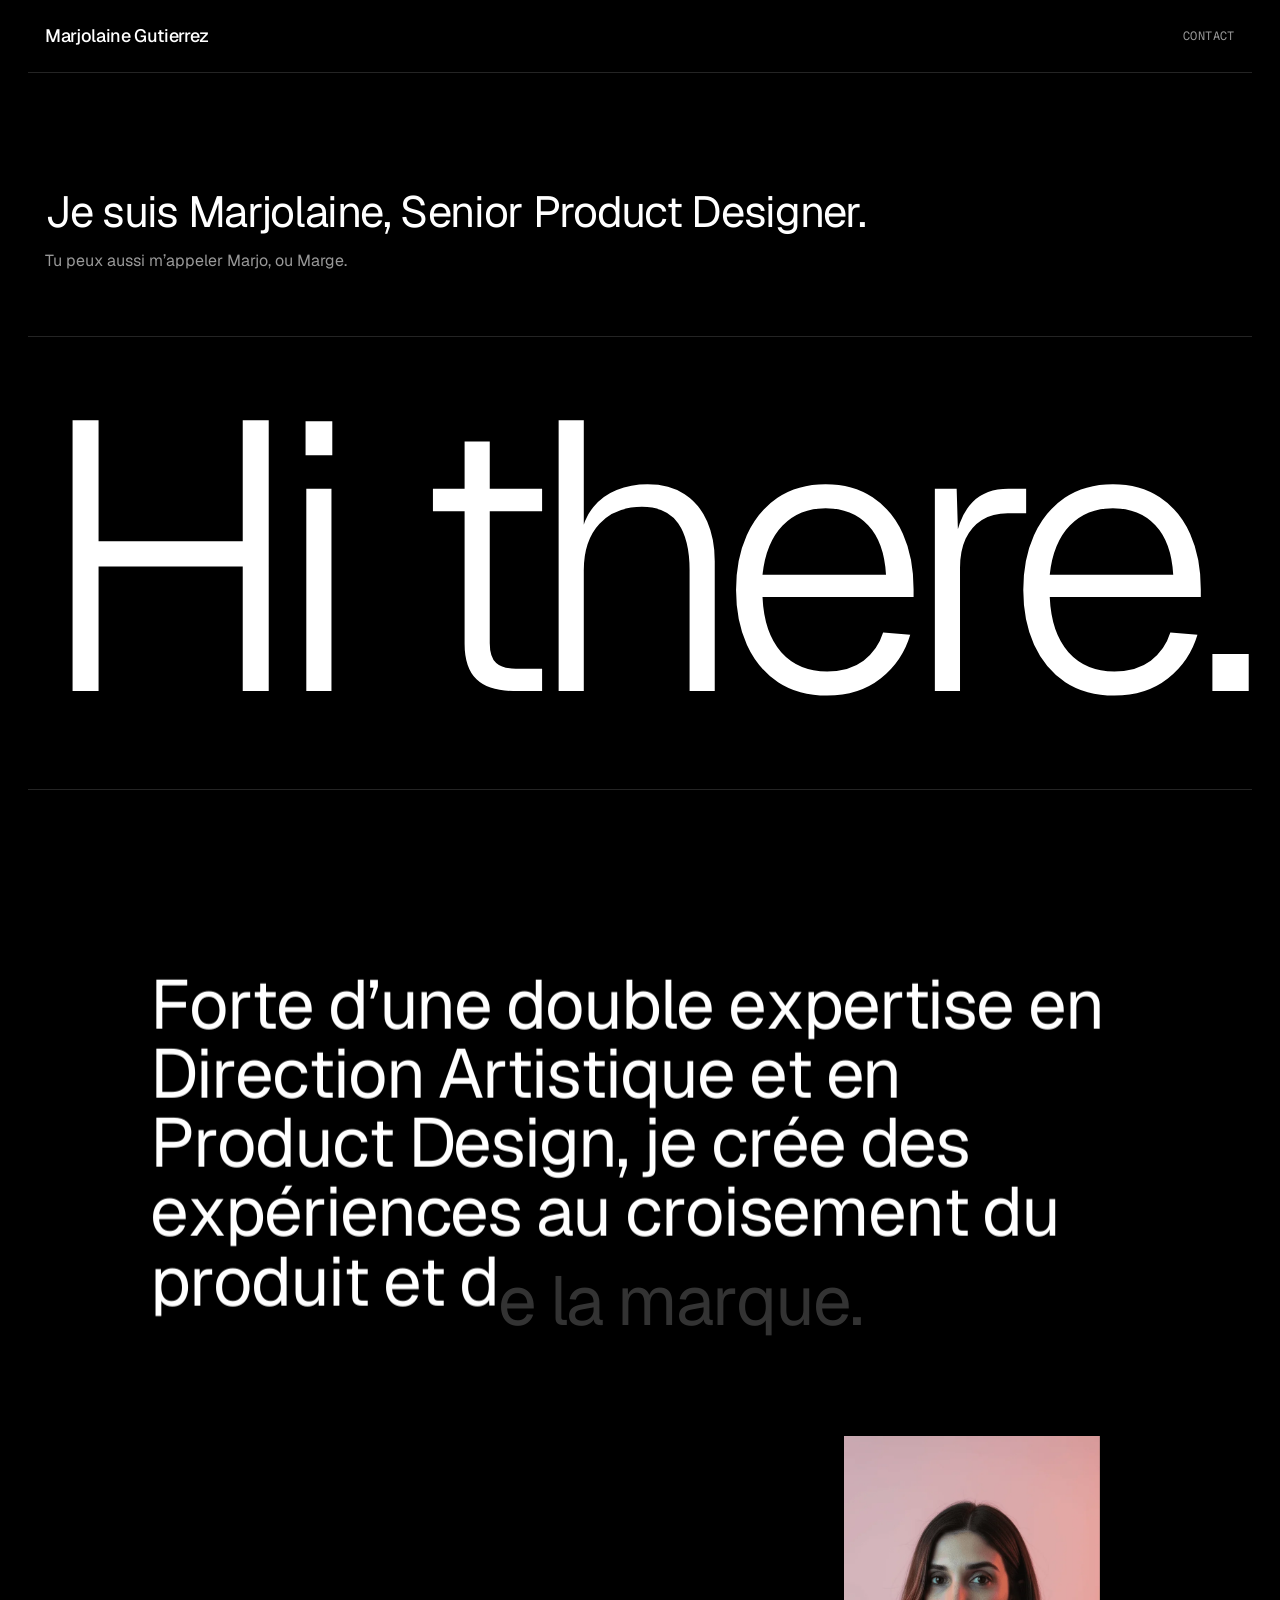
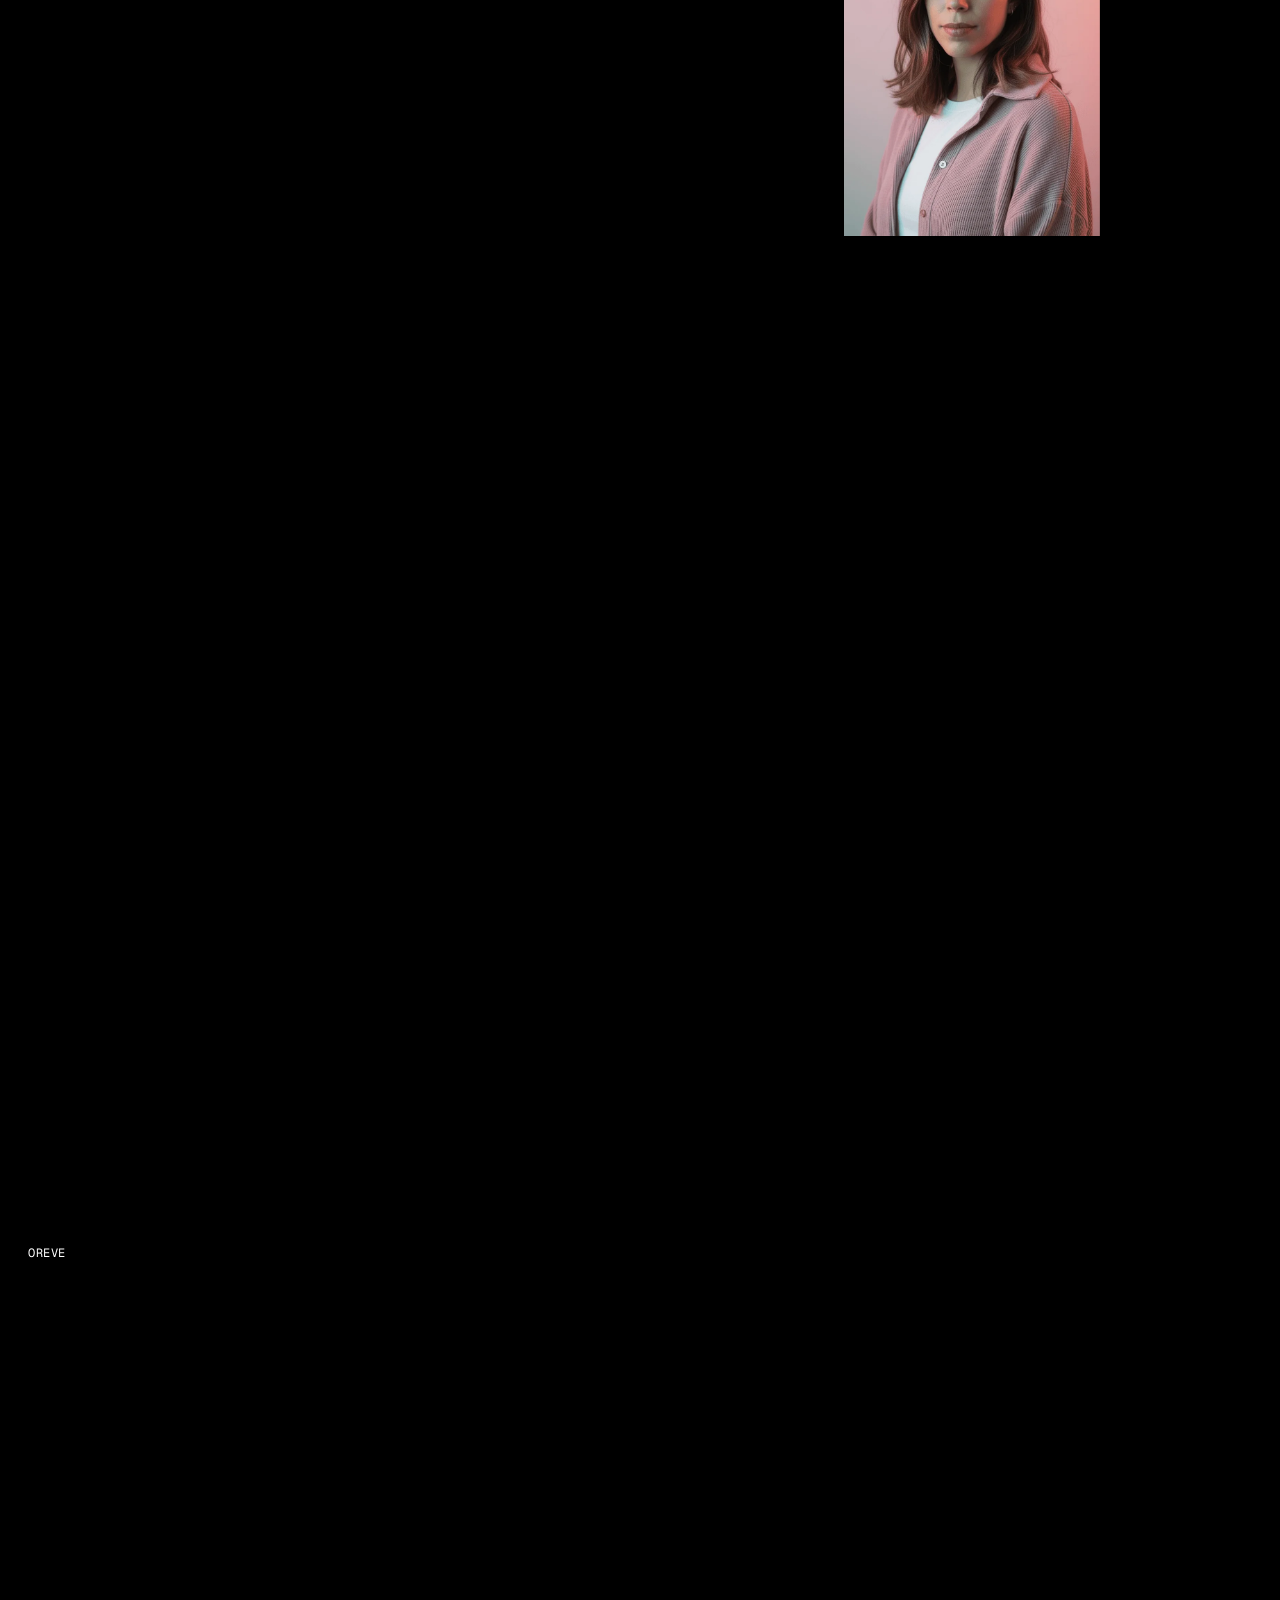
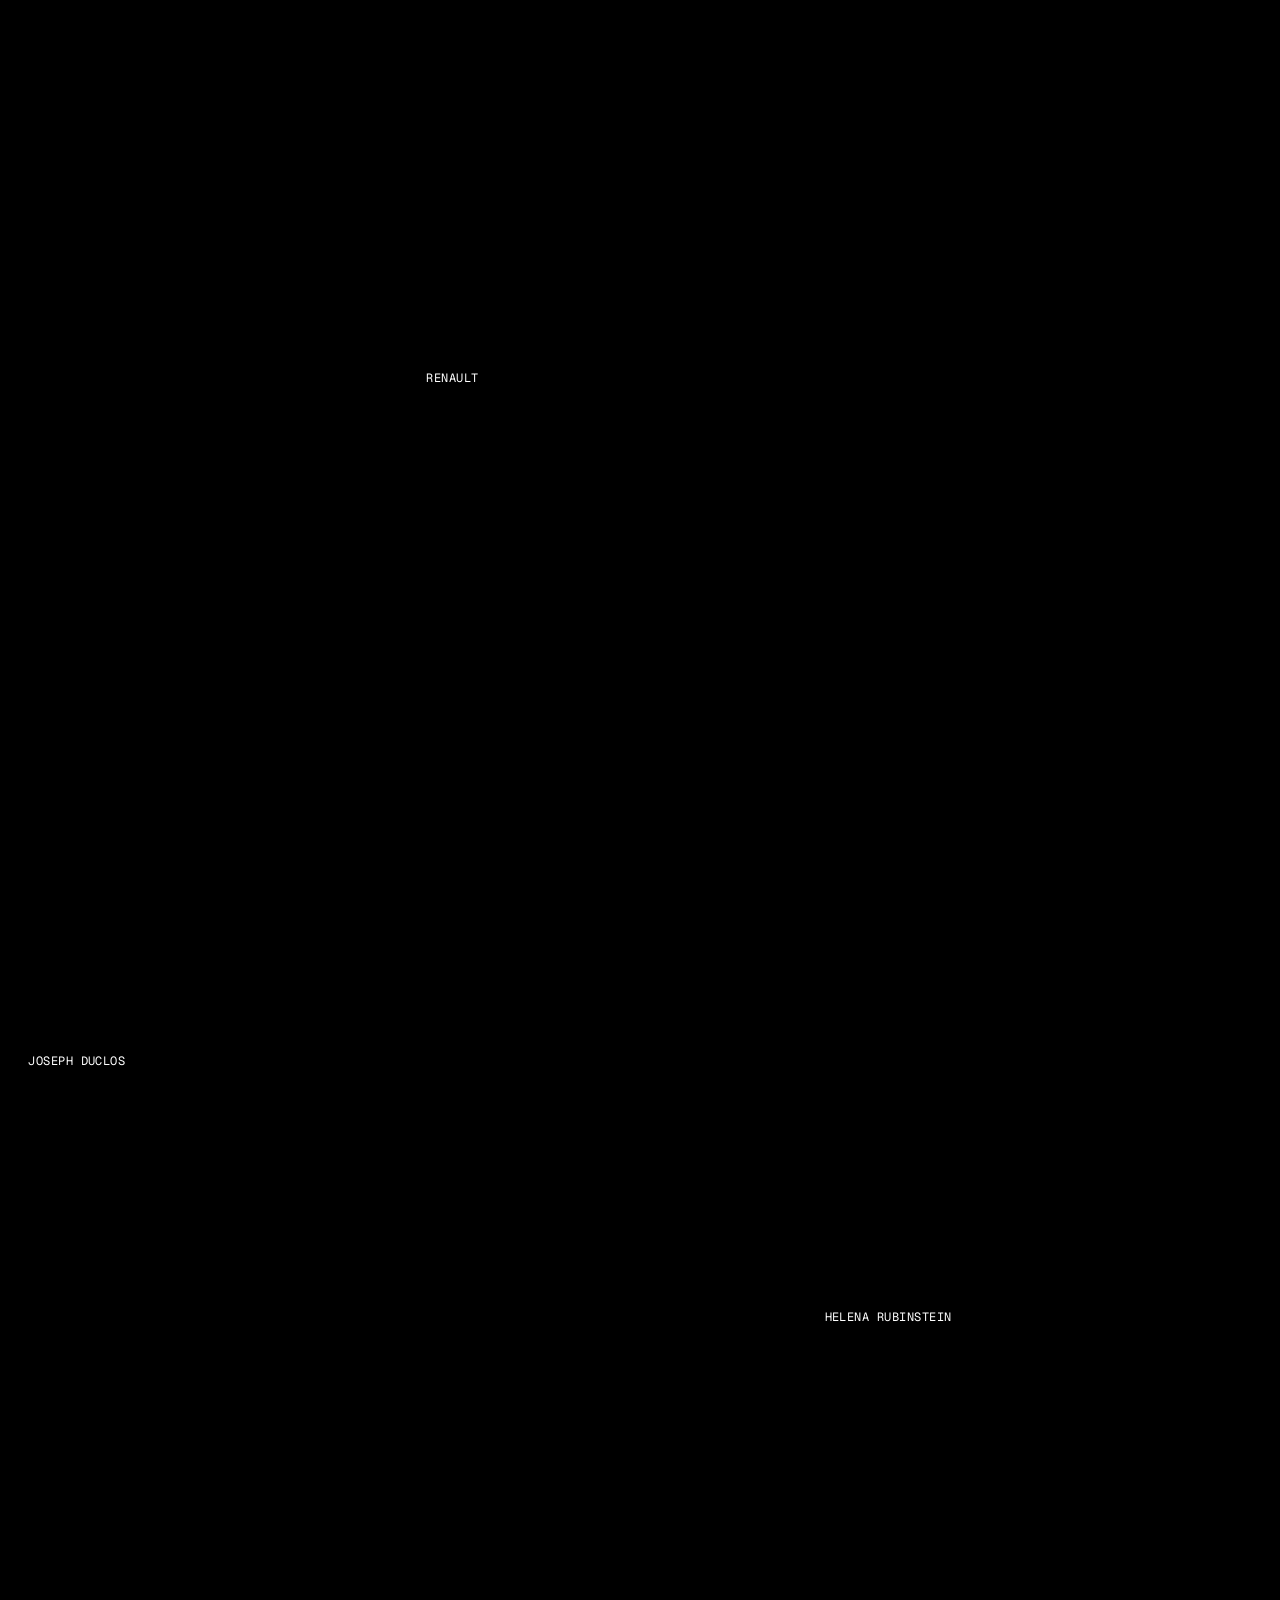
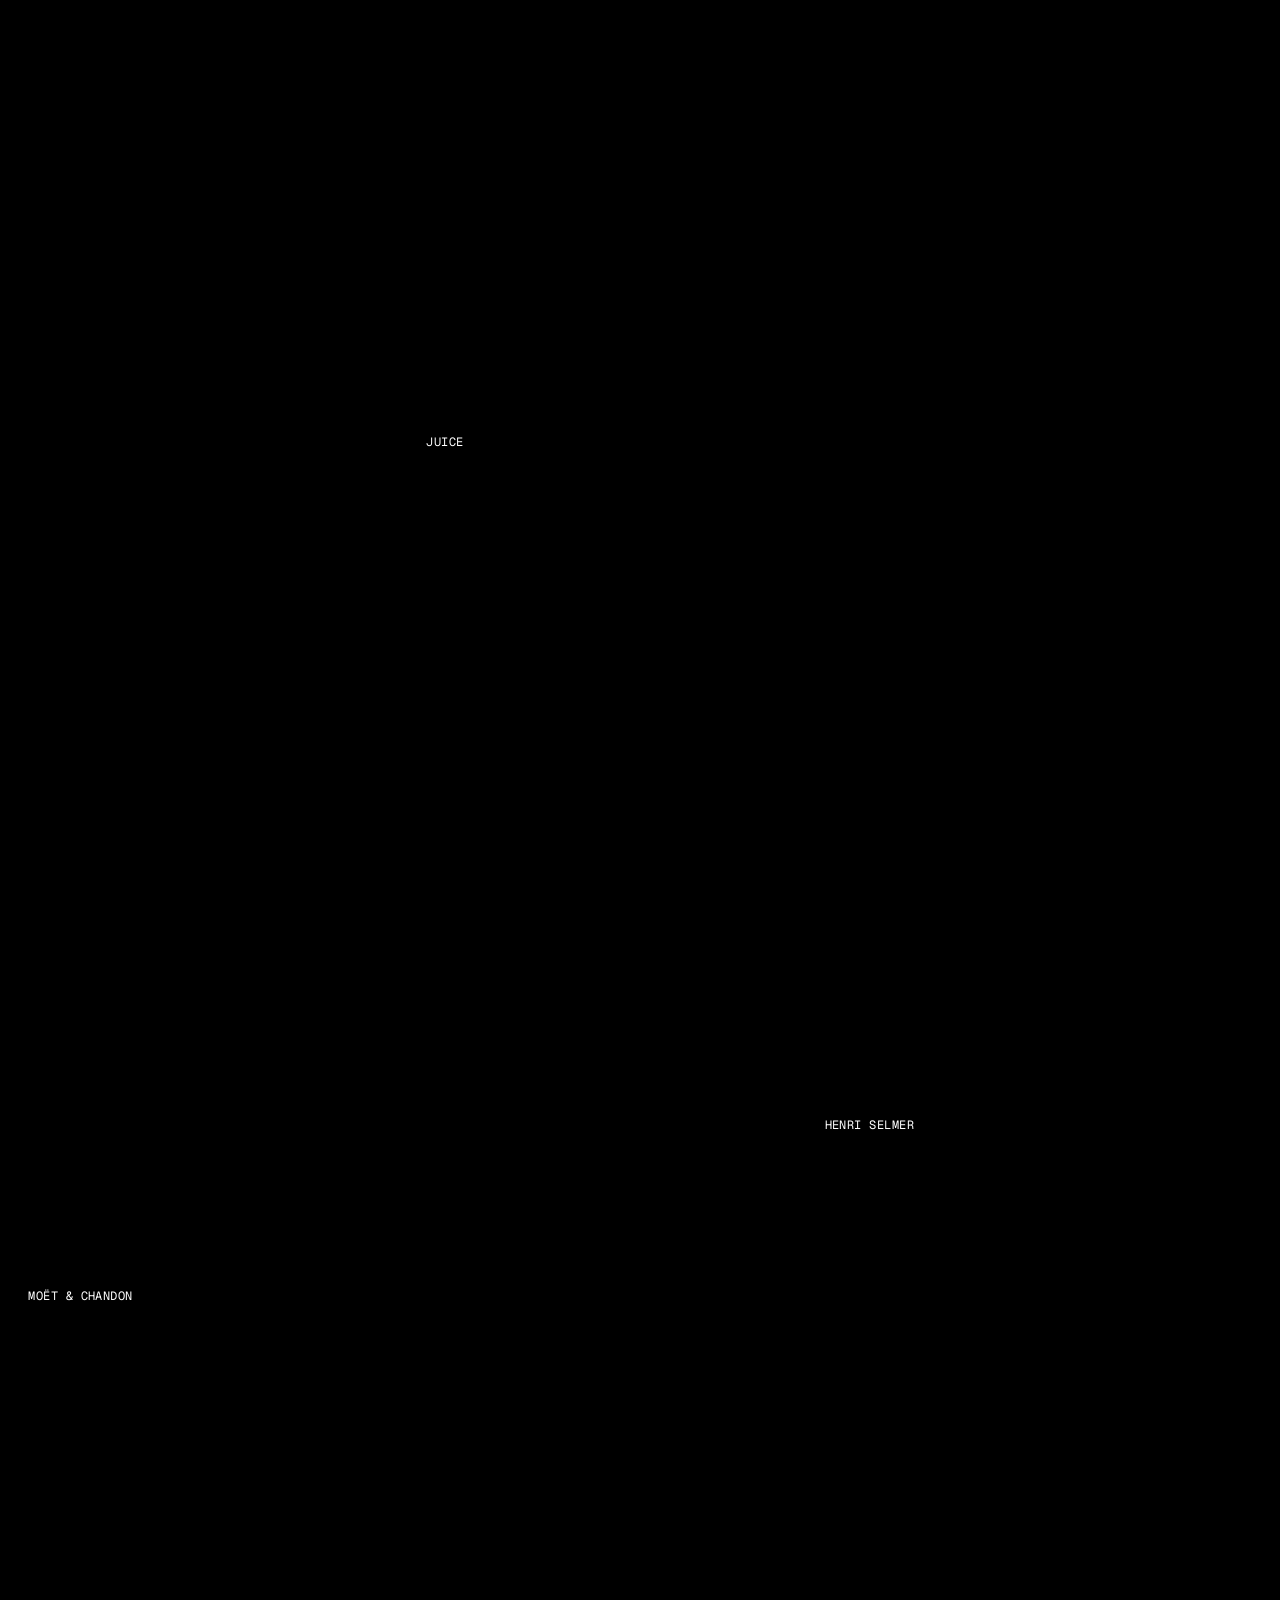
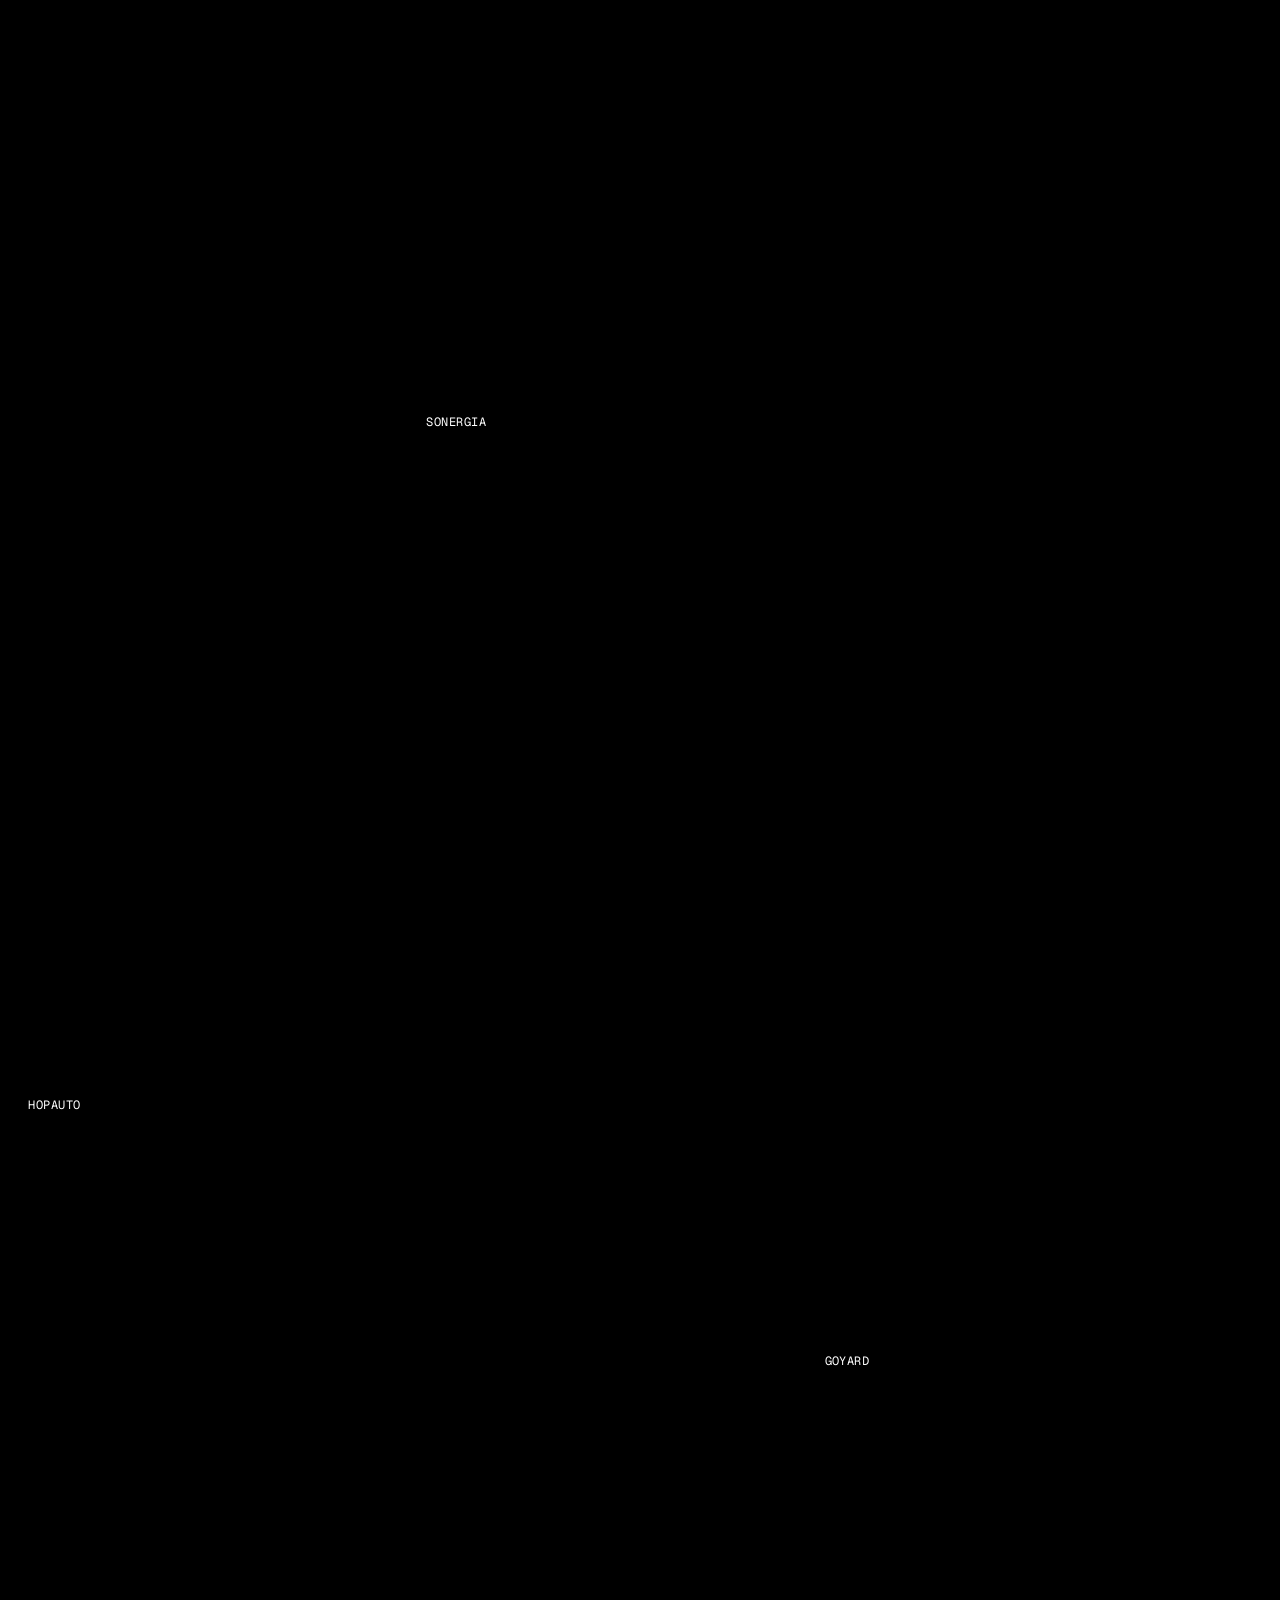
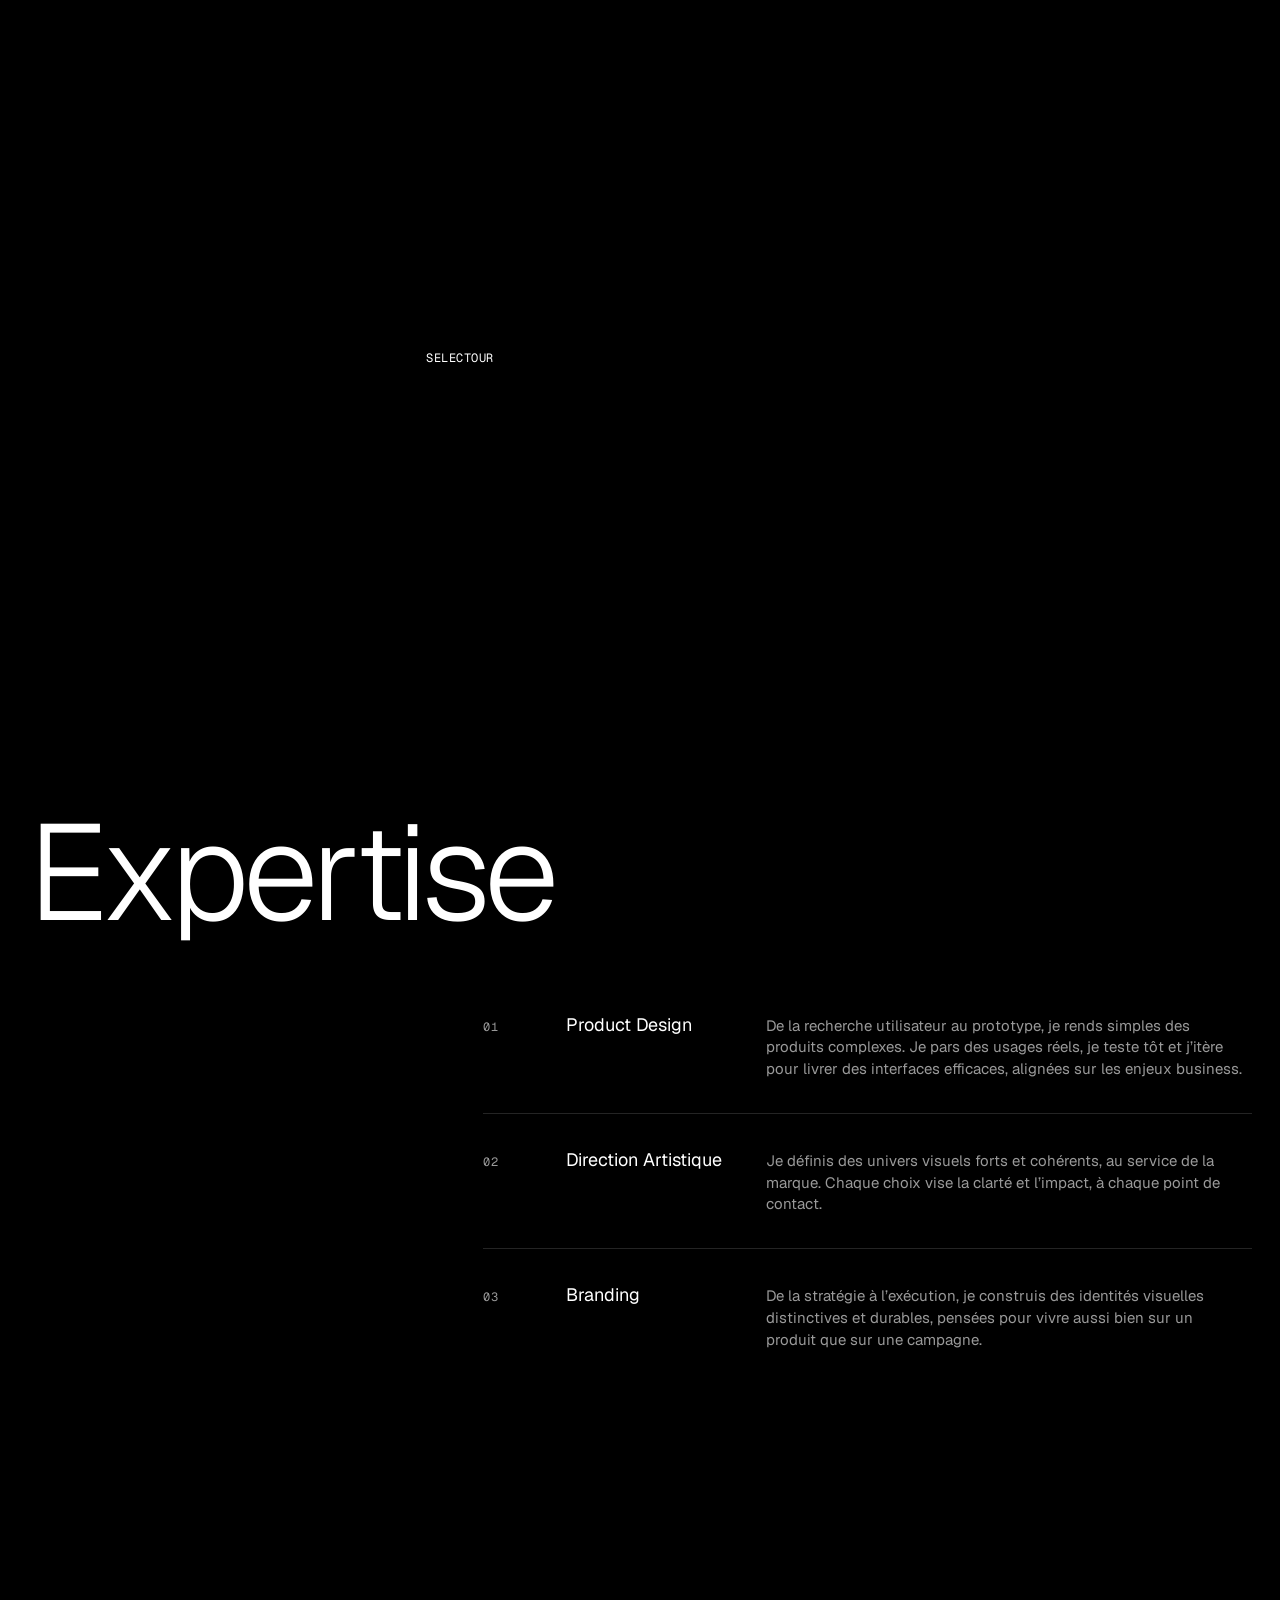
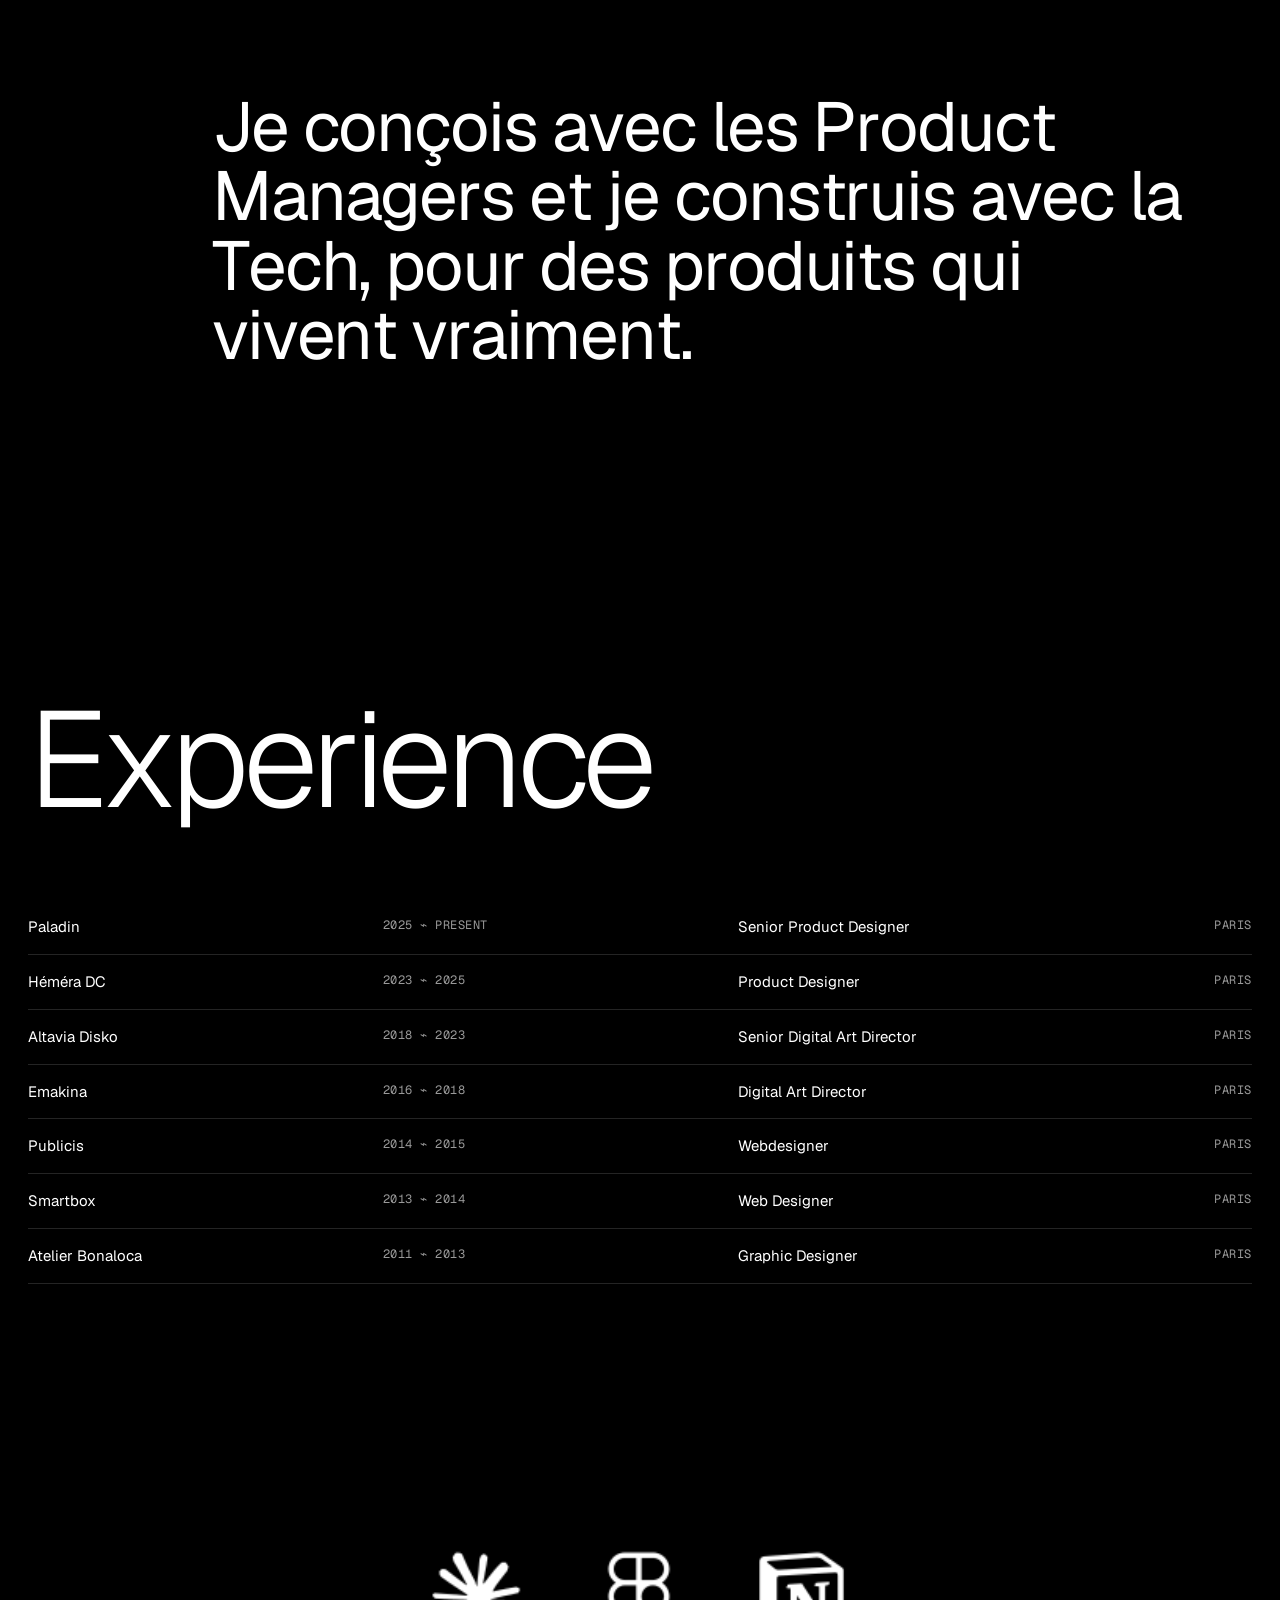
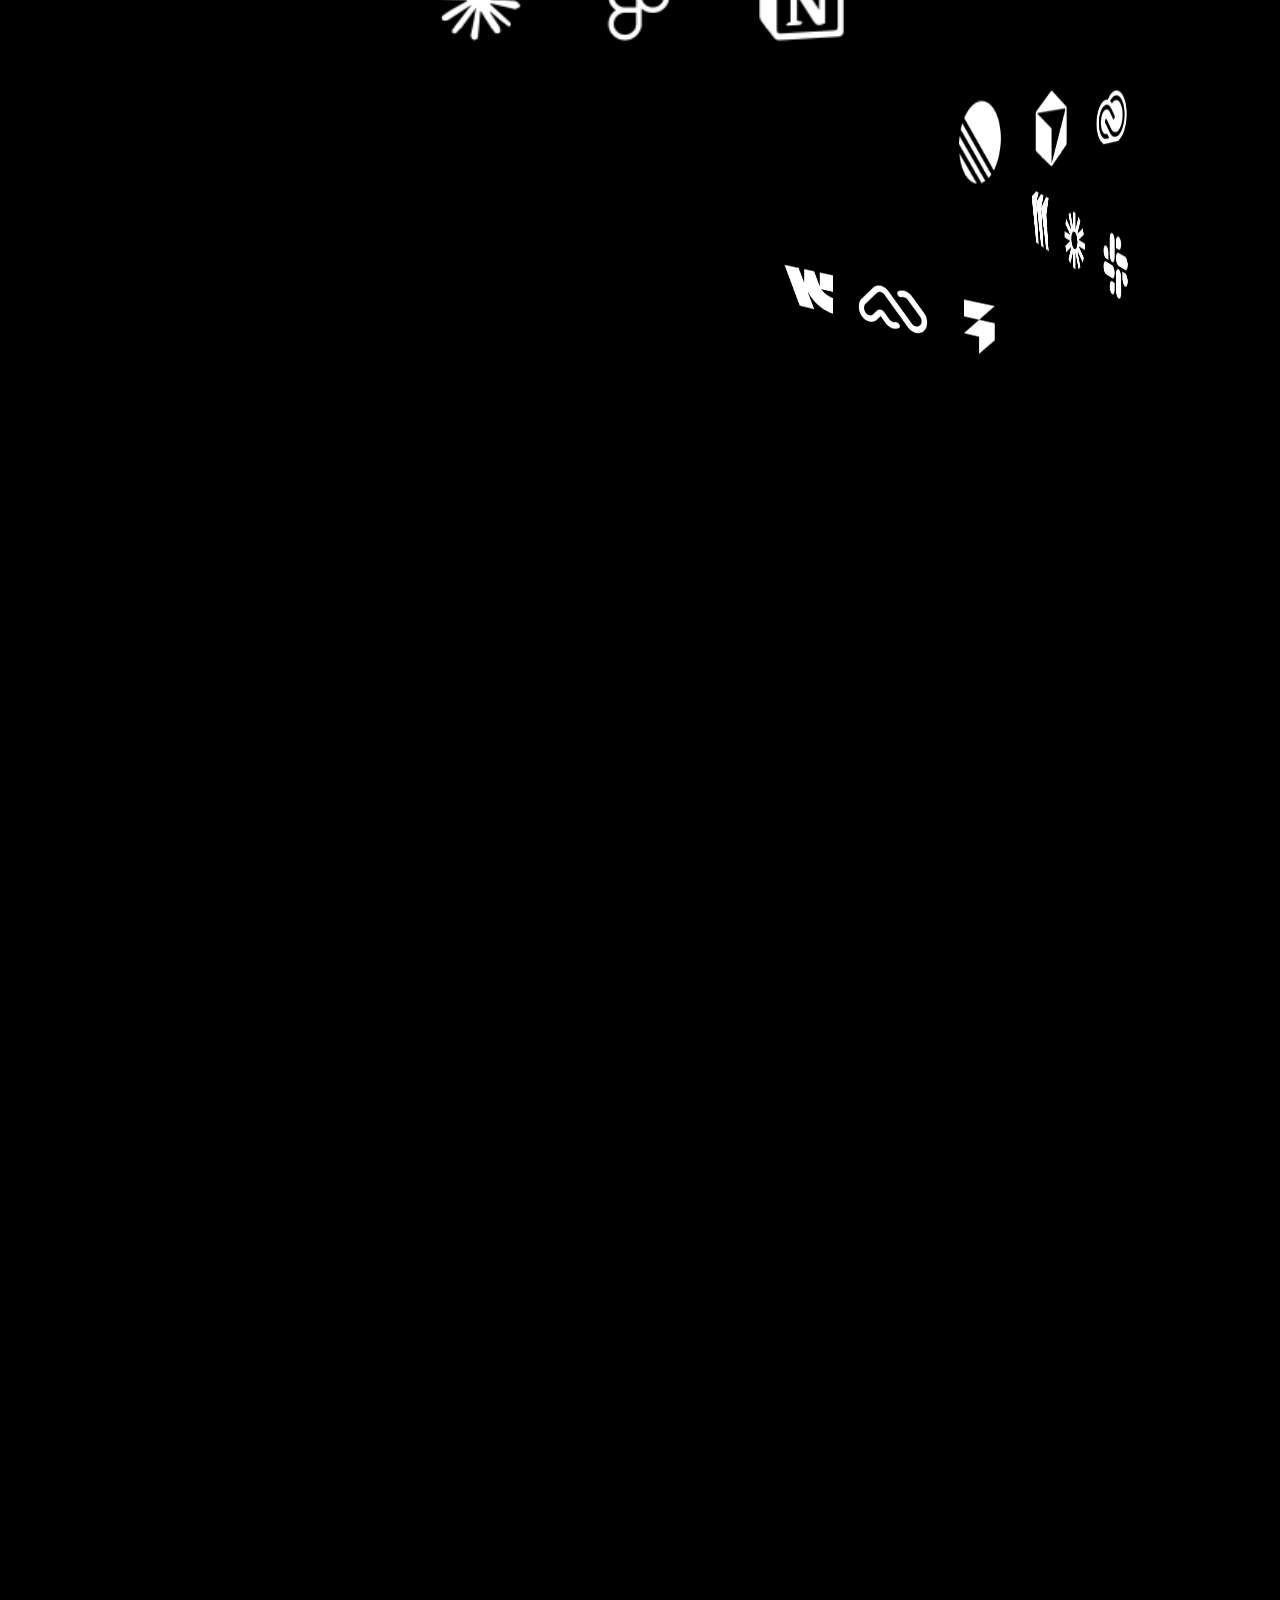
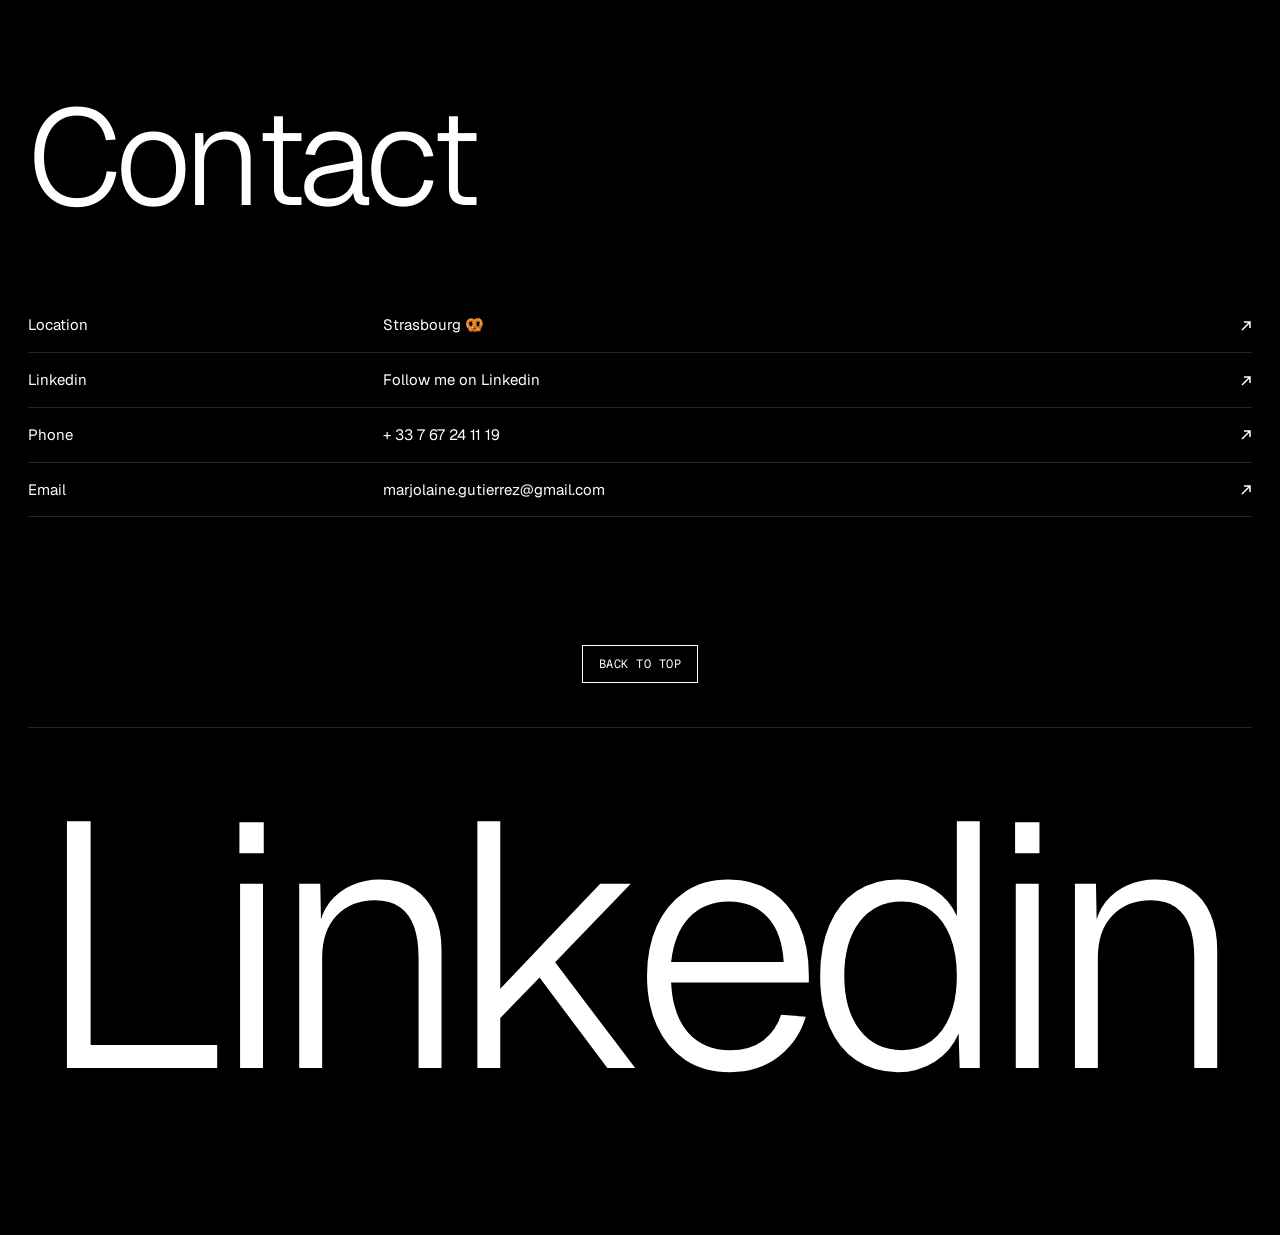
==== index.html @ 83b7da8d "Bandeau Works : fleur à 5 pétales ronds à la place de l'astérisque Co-Authored-By: Claude Opus 5.5 <" ====
<!DOCTYPE html>
<html lang="fr">
<head>
  <meta charset="utf-8">
  <meta name="viewport" content="width=device-width, initial-scale=1">
  <title>Marjolaine Gutierrez・Senior Product Designer</title>
  <meta name="description" content="Senior Product Designer à Paris. Double expertise en Direction Artistique et Product Design, au croisement du produit et de la marque.">
  <meta property="og:title" content="Marjolaine Gutierrez・Senior Product Designer">
  <meta property="og:description" content="Double expertise en Direction Artistique et Product Design.">
  <meta property="og:image" content="https://marjolainegutierrez.fr/assets/images/portrait.webp">
  <link rel="preload" href="assets/fonts/geist.woff2" as="font" type="font/woff2" crossorigin>
  <link rel="icon" href="data:image/svg+xml,%3Csvg xmlns=%22http://www.w3.org/2000/svg%22 viewBox=%220 0 100 100%22%3E%3Ctext y=%22.9em%22 font-size=%2290%22%3E%F0%9F%8C%9A%3C/text%3E%3C/svg%3E">
  <link rel="stylesheet" href="assets/style.css">
  <style>.hero-name .fit.gothic .m-mask:last-child { margin-right: 0; } .hero-name-move { padding-inline: 0.6%; }
    .contact-sec { margin-top: calc(-1 * min(28svh, 260px)); position: relative; z-index: 1; scroll-margin-top: 10vh; }
    .contact-rows { margin: 0; padding: 0; list-style: none; font-size: 15px; font-weight: 400; }
    .contact-rows li { position: relative; }
    .contact-rows a { display: grid; grid-template-columns: 29% 1fr auto; align-items: center; padding: 18px 0; }
    .contact-rows li::before { content: ""; position: absolute; inset: auto 0 0 0; height: 1px; background: var(--fg); transform: scaleX(0); transform-origin: left; transition: transform 0.9s var(--ease); z-index: 1; }
    .contact-rows li:hover::before { transform: scaleX(1); }
    .contact-rows .arrow { width: 12px; height: 12px; transition: transform 0.4s var(--ease); }
    .contact-rows a:hover .arrow { transform: translate(2px, -2px); }
    .page-home .back-top-row { margin-top: 0; padding-top: 0; }
    @media (hover: none) { .contact-rows li:hover::before { transform: scaleX(0); } }
    @media (max-width: 1024px) { .contact-sec { margin-top: -18svh; } .page-home .back-top-row { padding-top: 0; } }
    @media (max-width: 700px) {
      .contact-rows a { grid-template-columns: 1fr auto; row-gap: 4px; padding: 14px 0; font-size: 13px; }
      .contact-rows .c-label { grid-column: 1; grid-row: 1; font-family: var(--mono); font-size: 11px; letter-spacing: 0.04em; text-transform: uppercase; color: var(--muted); }
      .contact-rows .c-value { grid-column: 1; grid-row: 2; }
      .contact-rows .arrow { grid-column: 2; grid-row: 1 / 3; }
    }
    /* Expertise : textes à la même taille que Experience et Contact */
    .expertise-list li { align-items: baseline; }
    .expertise-list p { font-size: 15px; line-height: 1.45; max-width: 32em; }
    @media (max-width: 700px) { .expertise-list p { font-size: 13px; } }
    /* Vignettes liquides (WebGL, voir assets/liquid.js) : le HTML garde la mise en page, le calque dessine l'image */
    .liquid-stage { position: fixed; inset: 0; width: 100vw; height: 100vh; z-index: 5; pointer-events: none; }
    .has-liquid .page-home .card .media[data-reveal="image"] { opacity: 1; translate: 0 0; background: transparent; transition: none; }
    .has-liquid .page-home .card .media video { opacity: 0; }
    .page-home .card [data-reveal="image"] .plx, .page-home .card [data-reveal="image"].is-in .plx { --ps: 1.12; }
</style>
</head>
<body id="top" class="intro page-home">

  <header class="site-header wrap">
    <div class="bar">
      <a href="index.html" class="logo gothic">Marjolaine Gutierrez</a>
      <nav class="nav" aria-label="Navigation principale">
        <a href="#contact"><span data-roll>Contact</span></a>
      </nav>
    </div>
    <hr class="rule">
  </header>

  <main>
    <section class="hero wrap">
      <div class="hero-intro">
        <h1>Je suis Marjolaine, Senior Product Designer.</h1>
        <p>Tu peux aussi m’appeler Marjo, ou Marge.</p>
      </div>
      <hr class="rule">
      <div class="hero-name">
        <span class="hero-name-move"><span class="fit gothic" aria-hidden="true">Hi there.</span></span>
      </div>
      <hr class="rule">
    </section>

    <section class="statement-section wrap">
      <p class="statement">Forte d’une double expertise en Direction Artistique et en Product Design, je crée des expériences au croisement du produit et de la marque.</p>
      <div class="about-portrait"><div class="media" data-reveal="image">
        <img src="assets/images/portrait.webp" alt="Portrait de Marjolaine Gutierrez" width="326" height="400"></div>
      </div>
    </section>

    <section class="projects-section" aria-labelledby="projets">
      <h2 id="projets" class="sr-only" style="position:absolute;left:-9999px">Works</h2>
      <div class="wrap">
        <div class="marquee gothic" aria-hidden="true" data-reveal="fade">
          <div class="marquee-track">
            <div class="marquee-item">Works <svg class="mq-star" viewBox="0 0 100 100" aria-hidden="true"><g fill="currentColor"><circle cx="50" cy="26" r="20" transform="rotate(0 50 50)"/><circle cx="50" cy="26" r="20" transform="rotate(72 50 50)"/><circle cx="50" cy="26" r="20" transform="rotate(144 50 50)"/><circle cx="50" cy="26" r="20" transform="rotate(216 50 50)"/><circle cx="50" cy="26" r="20" transform="rotate(288 50 50)"/></g><circle cx="50" cy="50" r="11" style="fill: var(--bg)"/></svg></div>
            <div class="marquee-item">Works <svg class="mq-star" viewBox="0 0 100 100" aria-hidden="true"><g fill="currentColor"><circle cx="50" cy="26" r="20" transform="rotate(0 50 50)"/><circle cx="50" cy="26" r="20" transform="rotate(72 50 50)"/><circle cx="50" cy="26" r="20" transform="rotate(144 50 50)"/><circle cx="50" cy="26" r="20" transform="rotate(216 50 50)"/><circle cx="50" cy="26" r="20" transform="rotate(288 50 50)"/></g><circle cx="50" cy="50" r="11" style="fill: var(--bg)"/></svg></div>
            <div class="marquee-item">Works <svg class="mq-star" viewBox="0 0 100 100" aria-hidden="true"><g fill="currentColor"><circle cx="50" cy="26" r="20" transform="rotate(0 50 50)"/><circle cx="50" cy="26" r="20" transform="rotate(72 50 50)"/><circle cx="50" cy="26" r="20" transform="rotate(144 50 50)"/><circle cx="50" cy="26" r="20" transform="rotate(216 50 50)"/><circle cx="50" cy="26" r="20" transform="rotate(288 50 50)"/></g><circle cx="50" cy="50" r="11" style="fill: var(--bg)"/></svg></div>
            <div class="marquee-item">Works <svg class="mq-star" viewBox="0 0 100 100" aria-hidden="true"><g fill="currentColor"><circle cx="50" cy="26" r="20" transform="rotate(0 50 50)"/><circle cx="50" cy="26" r="20" transform="rotate(72 50 50)"/><circle cx="50" cy="26" r="20" transform="rotate(144 50 50)"/><circle cx="50" cy="26" r="20" transform="rotate(216 50 50)"/><circle cx="50" cy="26" r="20" transform="rotate(288 50 50)"/></g><circle cx="50" cy="50" r="11" style="fill: var(--bg)"/></svg></div>
            <div class="marquee-item">Works <svg class="mq-star" viewBox="0 0 100 100" aria-hidden="true"><g fill="currentColor"><circle cx="50" cy="26" r="20" transform="rotate(0 50 50)"/><circle cx="50" cy="26" r="20" transform="rotate(72 50 50)"/><circle cx="50" cy="26" r="20" transform="rotate(144 50 50)"/><circle cx="50" cy="26" r="20" transform="rotate(216 50 50)"/><circle cx="50" cy="26" r="20" transform="rotate(288 50 50)"/></g><circle cx="50" cy="50" r="11" style="fill: var(--bg)"/></svg></div>
            <div class="marquee-item">Works <svg class="mq-star" viewBox="0 0 100 100" aria-hidden="true"><g fill="currentColor"><circle cx="50" cy="26" r="20" transform="rotate(0 50 50)"/><circle cx="50" cy="26" r="20" transform="rotate(72 50 50)"/><circle cx="50" cy="26" r="20" transform="rotate(144 50 50)"/><circle cx="50" cy="26" r="20" transform="rotate(216 50 50)"/><circle cx="50" cy="26" r="20" transform="rotate(288 50 50)"/></g><circle cx="50" cy="50" r="11" style="fill: var(--bg)"/></svg></div>
          </div>
        </div>
      </div>

      <div class="projects wrap">
        <!-- Liens vers les études de cas Framer en attendant leur migration -->
        <div class="projects-grid">
          <a class="card c-r " style="--y:0%" href="paladin.html">
            <div class="media" data-reveal="image"><div class="plx"><video muted loop playsinline preload="none" poster="assets/images/paladin.webp" data-src="assets/videos/paladin.mp4" aria-hidden="true"></video></div></div>
            <span class="label" data-reveal="fade">Paladin</span>
          </a>
          <a class="card c-l " style="--y:4.04%" href="oreve.html">
            <div class="media" data-reveal="image"><div class="plx"><video muted loop playsinline preload="none" poster="assets/images/oreve.webp" data-src="assets/videos/oreve.mp4" aria-hidden="true"></video></div></div>
            <span class="label" data-reveal="fade">Oreve</span>
          </a>
          <a class="card c-c " style="--y:15.46%" href="renault.html">
            <div class="media" data-reveal="image"><div class="plx"><video muted loop playsinline preload="none" poster="assets/images/renault.webp" data-src="assets/videos/renault.mp4" aria-hidden="true"></video></div></div>
            <span class="label" data-reveal="fade">Renault</span>
          </a>
          <a class="card card--tall c-l " style="--y:24.87%" href="joseph-duclos.html">
            <div class="media" data-reveal="image"><div class="plx"><video muted loop playsinline preload="none" poster="assets/images/joseph-duclos.webp" data-src="assets/videos/joseph-duclos.mp4" aria-hidden="true"></video></div></div>
            <span class="label" data-reveal="fade">Joseph Duclos</span>
          </a>
          <a class="card c-r " style="--y:30.25%" href="helena-rubinstein.html">
            <div class="media" data-reveal="image"><div class="plx"><video muted loop playsinline preload="none" poster="assets/images/helena-rubinstein.webp" data-src="assets/videos/helena-rubinstein.mp4" aria-hidden="true"></video></div></div>
            <span class="label" data-reveal="fade">Helena Rubinstein</span>
          </a>
          <a class="card c-c " style="--y:41.67%" href="juice.html">
            <div class="media" data-reveal="image"><div class="plx"><video muted loop playsinline preload="none" poster="assets/images/juice.webp" data-src="assets/videos/juice.mp4" aria-hidden="true"></video></div></div>
            <span class="label" data-reveal="fade">Juice</span>
          </a>
          <a class="card c-r " style="--y:52.42%" href="henri-selmer.html">
            <div class="media" data-reveal="image"><div class="plx"><video muted loop playsinline preload="none" poster="assets/images/henri-selmer.webp" data-src="assets/videos/henri-selmer.mp4" aria-hidden="true"></video></div></div>
            <span class="label" data-reveal="fade">Henri Selmer</span>
          </a>
          <a class="card c-l " style="--y:55.11%" href="moet-chandon.html">
            <div class="media" data-reveal="image"><div class="plx"><video muted loop playsinline preload="none" poster="assets/images/moet-chandon.webp" data-src="assets/videos/moet-chandon.mp4" aria-hidden="true"></video></div></div>
            <span class="label" data-reveal="fade">Moët &amp; Chandon</span>
          </a>
          <a class="card c-c " style="--y:66.54%" href="sonergia.html">
            <div class="media" data-reveal="image"><div class="plx"><video muted loop playsinline preload="none" poster="assets/images/sonergia.webp" data-src="assets/videos/sonergia.mp4" aria-hidden="true"></video></div></div>
            <span class="label" data-reveal="fade">Sonergia</span>
          </a>
          <a class="card c-l " style="--y:77.29%" href="hopauto.html">
            <div class="media" data-reveal="image"><div class="plx"><video muted loop playsinline preload="none" poster="assets/images/hopauto.webp" data-src="assets/videos/hopauto.mp4" aria-hidden="true"></video></div></div>
            <span class="label" data-reveal="fade">Hopauto</span>
          </a>
          <a class="card c-r " style="--y:81.32%" href="goyard.html">
            <div class="media" data-reveal="image"><div class="plx"><video muted loop playsinline preload="none" poster="assets/images/goyard.webp" data-src="assets/videos/goyard.mp4" aria-hidden="true"></video></div></div>
            <span class="label" data-reveal="fade">Goyard</span>
          </a>
          <a class="card card--wide c-c " style="--y:90.73%" href="selectour.html">
            <div class="media" data-reveal="image"><div class="plx"><video muted loop playsinline preload="none" poster="assets/images/selectour.webp" data-src="assets/videos/selectour.mp4" aria-hidden="true"></video></div></div>
            <span class="label" data-reveal="fade">Selectour</span>
          </a>
        </div>
      </div>
    </section>

    <section class="section wrap" aria-labelledby="expertise">
      <h2 id="expertise" class="section-title gothic" data-reveal="chars">Expertise</h2>
      <ol class="expertise-list" data-reveal="rows">
        <li>
          <span class="num">01</span>
          <h3>Product Design</h3>
          <p>De la recherche utilisateur au prototype, je rends simples des produits complexes. Je pars des usages réels, je teste tôt et j’itère pour livrer des interfaces efficaces, alignées sur les enjeux business.</p>
        </li>
        <li>
          <span class="num">02</span>
          <h3>Direction Artistique</h3>
          <p>Je définis des univers visuels forts et cohérents, au service de la marque. Chaque choix vise la clarté et l’impact, à chaque point de contact.</p>
        </li>
        <li>
          <span class="num">03</span>
          <h3>Branding</h3>
          <p>De la stratégie à l’exécution, je construis des identités visuelles distinctives et durables, pensées pour vivre aussi bien sur un produit que sur une campagne.</p>
        </li>
      </ol>
    </section>

    <section class="statement-section wrap">
      <p class="statement statement--narrow">Je conçois avec les Product Managers et je construis avec la Tech, pour des produits qui vivent vraiment.</p>
    </section>

    <section class="section wrap" aria-labelledby="experience">
      <h2 id="experience" class="section-title gothic" data-reveal="chars">Experience</h2>
      <ul class="experience" data-reveal="rows">
          <li><span>Paladin</span><span>2025 ⌁ present</span><span>Senior Product Designer</span><span>Paris</span></li>
          <li><span>Héméra DC</span><span>2023 ⌁ 2025</span><span>Product Designer</span><span>Paris</span></li>
          <li><span>Altavia Disko</span><span>2018 ⌁ 2023</span><span>Senior Digital Art Director</span><span>Paris</span></li>
          <li><span>Emakina</span><span>2016 ⌁ 2018</span><span>Digital Art Director</span><span>Paris</span></li>
          <li><span>Publicis</span><span>2014 ⌁ 2015</span><span>Webdesigner</span><span>Paris</span></li>
          <li><span>Smartbox</span><span>2013 ⌁ 2014</span><span>Web Designer</span><span>Paris</span></li>
          <li><span>Atelier Bonaloca</span><span>2011 ⌁ 2013</span><span>Graphic Designer</span><span>Paris</span></li>
        </ul>
    </section>

    <section class="tools" aria-label="Outils">
      <div class="tools-track">
        <div class="tools-sticky">
          <div class="helix-scale">
            <div class="helix">
              <div class="helix-row"><figure class="helix-face helix-face--first"><img src="assets/images/tools-figma.png" alt="Figma / Lovable"></figure></div>
              <div class="helix-row" style="--r:45deg"><figure class="helix-face"><img src="assets/images/tools-slack.png" alt="Slack / Notion"></figure></div>
              <div class="helix-row" style="--r:90deg"><figure class="helix-face"><img src="assets/images/tools-adobe.png" alt="Adobe suite"></figure></div>
              <div class="helix-row" style="--r:135deg"><figure class="helix-face"><img src="assets/images/tools-framer.png" alt="Framer / Webflow"></figure></div>
            </div>
          </div>
        </div>
      </div>
    </section>
    <section class="section wrap contact-sec" id="contact" aria-labelledby="contact-title">
      <h2 id="contact-title" class="section-title gothic" data-reveal="chars">Contact</h2>
      <ul class="contact-rows" data-reveal="rows">
          <li><a href="https://maps.google.com/?q=Strasbourg" target="_blank" rel="noopener"><span class="c-label">Location</span><span class="c-value">Strasbourg 🥨</span><svg class="arrow" viewBox="0 0 12 12" aria-hidden="true"><path d="M2 10 10 2M4 2h6v6" fill="none" stroke="currentColor" stroke-width="1.5"/></svg></a></li>
          <li><a href="https://www.linkedin.com/in/marjolaine-gutierrez-75636482/" target="_blank" rel="noopener"><span class="c-label">Linkedin</span><span class="c-value">Follow me on Linkedin</span><svg class="arrow" viewBox="0 0 12 12" aria-hidden="true"><path d="M2 10 10 2M4 2h6v6" fill="none" stroke="currentColor" stroke-width="1.5"/></svg></a></li>
          <li><a href="tel:+33767241119"><span class="c-label">Phone</span><span class="c-value">+ 33 7 67 24 11 19</span><svg class="arrow" viewBox="0 0 12 12" aria-hidden="true"><path d="M2 10 10 2M4 2h6v6" fill="none" stroke="currentColor" stroke-width="1.5"/></svg></a></li>
          <li><a href="mailto:marjolaine.gutierrez@gmail.com"><span class="c-label">Email</span><span class="c-value">marjolaine.gutierrez@gmail.com</span><svg class="arrow" viewBox="0 0 12 12" aria-hidden="true"><path d="M2 10 10 2M4 2h6v6" fill="none" stroke="currentColor" stroke-width="1.5"/></svg></a></li>
      </ul>
    </section>
  </main>

  <footer class="wrap">
    <div class="back-top-row" data-reveal="fade">
      <button class="pill" type="button" data-top><span data-roll>Back to top</span></button>
    </div>
    <hr class="rule">
    <a class="footer-big" href="https://www.linkedin.com/in/marjolaine-gutierrez-75636482/" target="_blank" rel="noopener">
      <span class="fit gothic" data-reveal="chars">Linkedin</span>
    </a>
  </footer>

  <script src="assets/lenis.min.js"></script>
  <script>
    /* garde une référence au défilement doux pour l'ancre Contact */
    if (window.Lenis) { const L = window.Lenis; window.Lenis = class extends L { constructor(o) { super(o); window.__lenis = this; } }; }
  </script>
  <script src="assets/main.js"></script>
  <script src="assets/liquid.js"></script>
  <script>
    /* Contact : défilement éclair jusqu'au bloc */
    document.querySelectorAll('a[href="#contact"]').forEach((a) => a.addEventListener("click", (e) => {
      const target = document.getElementById("contact");
      if (!target) return;
      e.preventDefault();
      const expo = (t) => (t === 1 ? 1 : 1 - Math.pow(2, -10 * t));
      // l'arrivée tient compte du scroll-margin-top du bloc (10 % de l'écran)
      if (window.__lenis) window.__lenis.scrollTo(target, { duration: 0.75, easing: expo, force: true });
      else target.scrollIntoView({ behavior: "smooth" });
      history.replaceState(null, "", "#contact");
    }));
  </script>
</body>
</html>
---- assets/style.css ----
/* ==========================================================================
   Marjolaine Gutierrez — Portfolio
   ========================================================================== */

@font-face {
  font-family: "Geist";
  src: url("fonts/geist.woff2") format("woff2-variations");
  font-weight: 100 900;
  font-display: swap;
  unicode-range: U+0000-00FF, U+0131, U+0152-0153, U+02BB-02BC, U+02C6, U+02DA, U+02DC, U+0304, U+0308, U+0329, U+2000-206F, U+20AC, U+2122, U+2191, U+2193, U+2212, U+2215, U+FEFF, U+FFFD;
}
@font-face {
  font-family: "Geist";
  src: url("fonts/geist-ext.woff2") format("woff2-variations");
  font-weight: 100 900;
  font-display: swap;
  unicode-range: U+0100-02BA, U+02BD-02C5, U+02C7-02CC, U+02CE-02D7, U+02DD-02FF, U+1D00-1DBF, U+1E00-1E9F, U+1EF2-1EFF, U+2020, U+20A0-20AB, U+20AD-20C0, U+2113, U+2C60-2C7F, U+A720-A7FF;
}
@font-face {
  font-family: "Geist Mono";
  src: url("fonts/geist-mono.woff2") format("woff2-variations");
  font-weight: 100 900;
  font-display: swap;
}

:root {
  --bg: #000;
  --fg: #fff;
  --muted: #999;
  --dim: #666;
  --line: rgba(255, 255, 255, 0.14);
  --max: 1480px;
  --pad: clamp(20px, 2.2vw, 36px);
  --sans: "Geist", system-ui, -apple-system, "Helvetica Neue", Arial, sans-serif;
  --mono: "Geist Mono", ui-monospace, "SF Mono", Menlo, monospace;
  --gothic: "Geist", system-ui, sans-serif;
  --ease: cubic-bezier(0.22, 1, 0.36, 1);
}

*,
*::before,
*::after { box-sizing: border-box; }

html { -webkit-text-size-adjust: 100%; }

html { overflow-x: clip; }

body {
  margin: 0;
  background: var(--bg);
  color: var(--fg);
  font-family: var(--sans);
  font-optical-sizing: auto;
  font-size: 14px;
  line-height: 1.25;
  -webkit-font-smoothing: antialiased;
  -moz-osx-font-smoothing: grayscale;
  overflow-x: clip;
}

img { display: block; max-width: 100%; }
a { color: inherit; text-decoration: none; }

.wrap {
  width: 100%;
  max-width: var(--max);
  margin: 0 auto;
  padding: 0 var(--pad);
}

.rule { height: 1px; background: var(--line); border: 0; margin: 0; }

/* Grands titres (remplace l'ancienne gothique) : Geist Light, approche serrée */
.gothic {
  font-family: var(--gothic);
  font-weight: 300;
  line-height: 0.95;
  letter-spacing: -0.055em;
}
.logo.gothic { font-weight: 500; letter-spacing: -0.02em; font-size: 18px; }

/* --------------------------------------------------------------------------
   Letter roll (nav, buttons)
   -------------------------------------------------------------------------- */

.roll { display: inline-flex; overflow: hidden; line-height: 1.2; }
.roll .ch {
  position: relative;
  display: inline-block;
  white-space: pre;
  transition: transform 0.5s var(--ease);
  transition-delay: calc(var(--i) * 18ms);
}
.roll .ch::after {
  content: attr(data-c);
  position: absolute;
  left: 0;
  top: 100%;
}
.roll-host:hover .roll .ch,
.roll-host:focus-visible .roll .ch { transform: translateY(-100%); }

/* --------------------------------------------------------------------------
   Header
   -------------------------------------------------------------------------- */

.site-header .bar {
  display: flex;
  align-items: center;
  justify-content: space-between;
  height: 72px;
  padding: 0 calc(var(--pad) * 0.6);
}

.logo { font-size: 22px; }

.nav { display: flex; gap: 22px; font-size: 14px; font-weight: 500; color: #bbb; }
.nav a { transition: color 0.3s; }
.nav a:hover,
.nav a[aria-current="page"] { color: var(--fg); }

/* --------------------------------------------------------------------------
   Hero
   -------------------------------------------------------------------------- */

.hero-intro { padding: clamp(80px, 13vh, 150px) calc(var(--pad) * 0.6) 64px; }

.hero-intro h1 {
  margin: 0;
  font-size: clamp(34px, 3.4vw, 49px);
  font-weight: 500;
  line-height: 1.03;
  letter-spacing: -0.016em;
}

.hero-intro p {
  margin: 14px 0 0;
  font-size: clamp(16px, 1.25vw, 18px);
  line-height: 1.45;
  color: var(--muted);
}

.hero-name {
  padding: clamp(24px, 3vw, 44px) 0 clamp(40px, 4vw, 64px);
  text-align: center;
  white-space: nowrap;
}

.fit { display: inline-block; white-space: nowrap; }

/* --------------------------------------------------------------------------
   Scroll-reveal statements
   -------------------------------------------------------------------------- */

.statement-section { position: relative; padding-block: clamp(110px, 20vh, 240px) clamp(110px, 22vh, 260px); }

.statement {
  position: relative;
  z-index: 2;
  max-width: 980px;
  margin: 0 auto;
  font-size: clamp(36px, 5.4vw, 79px);
  font-weight: 500;
  line-height: 1;
  letter-spacing: -0.006em;
  mix-blend-mode: difference;
}
.statement--narrow { max-width: 1000px; margin-left: 15%; }

.statement .w { display: inline-block; white-space: nowrap; }
.statement .c { opacity: 0.35; transition: opacity 0.25s linear; }
.statement .c.on { opacity: 1; }

.about-portrait {
  position: relative;
  z-index: 1;
  width: clamp(200px, 20vw, 326px);
  margin: -40px 0 0 auto;
  margin-right: calc(50% - min(490px, 46vw) + 30px);
  will-change: transform;
}
.about-portrait img { width: 100%; aspect-ratio: 326 / 400; object-fit: cover; }

/* --------------------------------------------------------------------------
   Marquee
   -------------------------------------------------------------------------- */

.marquee { overflow: hidden; padding: 20px 0; }
.marquee-track {
  display: flex;
  width: max-content;
  will-change: transform;
}
.marquee-item {
  display: flex;
  align-items: center;
  gap: clamp(40px, 7vw, 110px);
  padding-right: clamp(40px, 7vw, 110px);
  font-size: clamp(80px, 11vw, 170px);
}
.marquee-item svg { width: clamp(16px, 2vw, 28px); height: auto; flex: none; }

@keyframes marquee { to { transform: translateX(-50%); } }

/* --------------------------------------------------------------------------
   Projects
   -------------------------------------------------------------------------- */

.projects { padding-block: clamp(50px, 8vw, 110px) clamp(100px, 14vw, 220px); }

.projects-grid {
  position: relative;
  width: 100%;
  aspect-ratio: 1432 / 7432;
}

.card {
  position: absolute;
  width: 34.92%;
  left: var(--x);
  top: var(--y);
  display: block;
}
.card .media { overflow: hidden; background: #0d0d0d; }
.card img,
.card video {
  display: block;
  width: 100%;
  aspect-ratio: 1 / 1;
  object-fit: cover;
  transition: filter 0.8s var(--ease), transform 1.2s var(--ease);
}
.card--tall img,
.card--tall video { aspect-ratio: 5 / 6; }
.card:hover img,
.card:hover video { filter: brightness(0.55); transform: scale(1.04); }
.card .label { display: block; margin-top: 14px; font-size: 16px; font-weight: 500; }

/* left / centre / right columns, tops proportional to grid height */
.c-l { --x: 0%; }
.c-c { --x: 32.54%; }
.c-r { --x: 65.08%; }

/* Reveal on enter */
.reveal {
  opacity: 0;
  translate: 0 60px;
  transition: opacity 1s var(--ease), translate 1.2s var(--ease);
}
.reveal.in { opacity: 1; translate: 0 0; }


/* --------------------------------------------------------------------------
   Section titles, expertise, experience
   -------------------------------------------------------------------------- */

.section { padding-block: clamp(70px, 10vw, 140px); }

.section-title {
  margin: 0 0 clamp(50px, 6vw, 90px);
  font-size: clamp(84px, 10.6vw, 168px);
}

.expertise-list { margin: 0 0 0 37.2%; padding: 0; list-style: none; }
.expertise-list li {
  display: grid;
  grid-template-columns: 10.8% 26% 1fr;
  align-items: center;
  padding: 34px 0;
  border-bottom: 1px solid var(--line);
}
.expertise-list li:first-child { padding-top: 0; }
.expertise-list li:last-child { border-bottom: 0; }
.expertise-list .num { font-size: 12px; font-weight: 500; }
.expertise-list h3 { margin: 0; font-size: 18px; font-weight: 500; line-height: 1.2; max-width: 9em; }
.expertise-list p { margin: 0; font-size: 12px; line-height: 1.42; color: var(--muted); max-width: 320px; }

.experience { margin: 0; padding: 0; list-style: none; font-size: 14px; font-weight: 500; }
.experience li {
  position: relative;
  display: grid;
  grid-template-columns: 29% 29% 1fr auto;
  padding: 18px 0;
}
.experience li::before {
  content: "";
  position: absolute;
  inset: auto 0 0 0;
  height: 1px;
  background: var(--fg);
  transform: scaleX(0);
  transform-origin: left;
  transition: transform 0.9s var(--ease);
}
.experience li:hover::before { transform: scaleX(1); }

/* --------------------------------------------------------------------------
   Tools helix (structure et valeurs reprises du site Framer)
   4 plans empilés de 151px, tournés de 0/45/90/135°, chaque visuel posé
   sur le bord gauche du plan à -90° : une spirale de rayon 432px.
   Au scroll : rotateY 90° → -90° et translateY 240px → -200px.
   -------------------------------------------------------------------------- */

.tools {
  /* la spirale démarre décalée vers le bas : on remonte la section pour
     garder le même écart qu'entre les autres blocs */
  padding-top: 0;
  margin-top: calc(-1 * clamp(70px, 10vw, 140px) - 150px);
  pointer-events: none;
  --rw: 865px;   /* largeur d'un plan → rayon de la spirale = rw / 2 */
  --rh: 151px;   /* hauteur d'un plan → pas de la spirale */
  --fw: 320px;   /* taille d'un visuel */
  --fh: 215px;
}
.tools-track { position: relative; height: calc(min(883px, 100svh) + 1400px); }
.tools-sticky {
  position: sticky;
  top: 0;
  height: min(883px, 100svh);
  display: flex;
  align-items: center;
  justify-content: center;
  overflow: hidden;
}
.helix-scale { display: flex; transform-style: preserve-3d; }
.helix { pointer-events: auto; }
.helix {
  position: relative;
  display: flex;
  flex-direction: column;
  width: var(--rw);
  height: calc(var(--rh) * 4);
  flex: none;
  transform-style: preserve-3d;
  transform: perspective(1200px) translateY(240px) rotateY(90deg);
  will-change: transform;
}
.helix-row {
  position: relative;
  flex: none;
  width: var(--rw);
  height: var(--rh);
  transform-style: preserve-3d;
  transform: rotateY(var(--r, 0deg));
}
.helix-face {
  position: absolute;
  left: calc(var(--fw) / -2 - 1px);
  top: calc(var(--rh) / 2 - 50px - var(--fh) / 2);
  width: var(--fw);
  height: var(--fh);
  margin: 0;
  transform: rotateY(-90deg);
}
.helix-face--first { left: 0; top: calc(var(--rh) / 2); transform: translate(-50%, -50%) rotateY(-90deg); }
.helix-face img { width: 100%; height: 100%; object-fit: cover; }

/* --------------------------------------------------------------------------
   Footer
   -------------------------------------------------------------------------- */

.back-top-row { display: flex; justify-content: center; padding: clamp(80px, 10vw, 160px) 0 44px; }

.pill {
  display: inline-flex;
  align-items: center;
  padding: 8px 14px;
  border: 1.5px solid var(--fg);
  border-radius: 999px;
  font-size: 12px;
  font-weight: 700;
  letter-spacing: 0.01em;
  text-transform: uppercase;
  background: none;
  color: inherit;
  cursor: pointer;
  transition: background 0.35s, color 0.35s;
}
.pill:hover { background: var(--fg); color: var(--bg); }

.footer-big {
  display: block;
  text-align: center;
  padding: clamp(30px, 4vw, 60px) 0 clamp(24px, 3vw, 48px);
  line-height: 1.15;
}
.footer-big .fit { transition: transform 0.8s var(--ease); }
.footer-big:hover .fit { transform: translateY(-6%); }

/* --------------------------------------------------------------------------
   Contact
   -------------------------------------------------------------------------- */

.contact-grid {
  display: grid;
  grid-template-columns: 1fr 1fr;
  gap: 40px;
  align-items: center;
  padding: 40px calc(var(--pad) * 0.6) 36px;
}
.contact-photo { width: min(100%, 491px); }
.contact-photo img { width: 100%; aspect-ratio: 1 / 1; object-fit: cover; object-position: center 30%; }

.contact-list { margin: 0 0 0 auto; padding: 0; list-style: none; width: min(100%, 500px); }
.contact-list li { border-bottom: 1px solid rgba(187, 187, 187, 0.2); }
.contact-list a {
  position: relative;
  display: flex;
  justify-content: space-between;
  align-items: center;
  padding: 12px 0;
  font-size: 14px;
  font-weight: 500;
}
.contact-list .hl {
  position: absolute;
  left: -6px;
  right: -4px;
  bottom: -1px;
  height: 1px;
  background: var(--fg);
  transform: scaleX(0);
  transform-origin: left center;
  transition: transform 0.75s var(--ease);
}
.contact-list a:hover .hl,
.contact-list a:focus-visible .hl { transform: scaleX(1); }
.contact-list .arrow { width: 12px; height: 12px; transition: transform 0.4s var(--ease); }
.contact-list a:hover .arrow { transform: translate(2px, -2px); }

/* --------------------------------------------------------------------------
   Home intro (relevé sur le site Framer)
   0 → 2s     : « Marjolaine » tombe du haut en fondu, à 60 % de sa taille
   2.25 → 3.35s : il grandit et descend à sa place
   3.3s       : la ligne du header glisse depuis la gauche
   3.7s       : titre + sous-titre montent en fondu, la nav descend en fondu
   -------------------------------------------------------------------------- */

.intro .hero-name-move { transform: translateY(-37vh) scale(0.6); }
.intro .hero-name .fit { opacity: 0; transform: translateY(-50vh); }
.intro .site-header .rule,
.intro main > section:first-child .rule { transform: translateX(-103%); }
.intro .site-header .bar { opacity: 0; transform: translateY(-90px); }
.intro .hero-intro h1,
.intro .hero-intro p { opacity: 0; transform: translateY(45px); }
.site-header { overflow-x: clip; }
.hero-name-move { display: block; transform-origin: 50% 50%; }

/* --------------------------------------------------------------------------
   Page load
   -------------------------------------------------------------------------- */

.load { opacity: 0; translate: 0 30px; filter: blur(8px); }
.loaded .load {
  opacity: 1;
  translate: 0 0;
  filter: blur(0);
  transition: opacity 1.1s var(--ease), translate 1.3s var(--ease), filter 1.1s var(--ease);
  transition-delay: var(--d, 0s);
}

/* --------------------------------------------------------------------------
   Responsive
   -------------------------------------------------------------------------- */

/* --------------------------------------------------------------------------
   Responsive
   ≥ 1025 : desktop · 701–1024 : tablette · ≤ 700 : mobile
   La grille projets « éditoriale » est proportionnelle : elle tient
   jusqu'à la tablette portrait. En dessous, une colonne décalée.
   -------------------------------------------------------------------------- */

/* Appareils tactiles : pas de survol collant, pas de pastille « View » */
@media (hover: none) {
  .card { cursor: pointer; }
  .card:hover img,
  .card:hover video { filter: none; transform: none; }
  .footer-big:hover .fit { transform: none; }
  .experience li:hover::before { transform: scaleX(0); }
}

@media (max-width: 1024px) {
  .expertise-list { margin-left: 0; }
  .expertise-list li { grid-template-columns: 64px 30% 1fr; }
  .statement--narrow { margin-left: auto; }
  .card .label { font-size: 14px; margin-top: 10px; }
}

@media (max-width: 700px) {
  :root { --pad: 20px; }

  .site-header .bar { height: 60px; padding: 0; }
  .logo { font-size: 18px; }
  .nav { gap: 16px; }
  .hero-intro { padding: 72px 0 44px; }

  .statement { font-size: clamp(30px, 9vw, 40px); line-height: 1.04; }
  .about-portrait { width: 58%; margin-left: auto; }

  .marquee-item { font-size: 76px; }

  /* Projets : une colonne, vignettes empilées pleine largeur */
  .projects-grid { aspect-ratio: auto; display: flex; flex-direction: column; gap: 48px; }
  .card { position: static; width: 100%; }
  .card--tall img,
  .card--tall video { aspect-ratio: 1 / 1; }

  .section-title { font-size: clamp(64px, 19vw, 96px); }

  .expertise-list li { grid-template-columns: 36px 1fr; row-gap: 10px; padding: 24px 0; }
  .expertise-list p { grid-column: 2; font-size: 13px; }

  .experience li { grid-template-columns: 1fr 1fr; row-gap: 4px; padding: 14px 0; font-size: 13px; }
  .experience li span:nth-child(2) { grid-row: 2; grid-column: 1; color: var(--muted); font-size: 12px; font-weight: 400; }
  .experience li span:nth-child(3) { grid-row: 1; grid-column: 2; }
  .experience li span:nth-child(4) { display: none; }

  .tools { --rw: 520px; --rh: 120px; --fw: 260px; --fh: 175px; }


  .contact-grid { grid-template-columns: 1fr; gap: 32px; padding: 28px 0; }
  .contact-photo { width: 100%; }
  .contact-list { margin: 0; width: 100%; }
  .contact-list a { padding: 16px 0; font-size: 15px; }
}

/* --------------------------------------------------------------------------
   Rythme vertical tablette / mobile
   Un seul pas entre les catégories (--gap), un pas court entre un titre
   et son contenu (--gap-s). Chaque bloc ne porte que sa marge basse,
   pour qu'aucun espace ne se cumule.
   -------------------------------------------------------------------------- */
@media (max-width: 1024px) {
  :root { --gap: 128px; --gap-s: 56px; }
  /* Hero plein écran : intro en haut, le nom calé en bas de l'écran */
  /* Hero plein écran : intro + nom groupés et centrés, la suite n'arrive qu'au scroll */
  .hero { display: flex; flex-direction: column; justify-content: center; min-height: calc(100svh - 73px); padding-bottom: 6svh; }
  .hero .hero-intro { padding-top: 0; padding-bottom: 40px; }
  .hero .hero-name { padding-block: 20px 24px; }
  main > section:nth-child(2) { padding-top: calc(var(--gap) - 40px); }
  .statement-section { padding-block: 0 var(--gap); }
  .about-portrait { margin-top: -28px; }  /* chevauche légèrement la fin de la phrase */
  .projects { padding-block: var(--gap-s) var(--gap); }
  .section { padding-block: 0 var(--gap); }
  .section-title { margin-bottom: var(--gap-s); }
  /* la spirale démarre décalée vers le bas (translateY 240px) : on compense */
  .tools { padding-top: 0; margin-top: calc(var(--gap) * -1 - 120px); }
  .tools-track { height: calc(70svh + 1200px); }
  .tools-sticky { top: 15svh; height: 70svh; }
  .page-home .back-top-row { padding-top: 0; margin-top: -8svh; position: relative; }
  .page-contact .back-top-row { padding-top: var(--gap-s); }
}
@media (max-width: 700px) {
  :root { --gap: 96px; --gap-s: 48px; }
  .hero { min-height: calc(100svh - 61px); }
  .hero .hero-intro { padding-bottom: 32px; }
  .tools { margin-top: calc(var(--gap) * -1 - 110px); }
  .tools-track { height: calc(64svh + 900px); }
  .tools-sticky { top: 18svh; height: 64svh; }
}

@media (min-width: 701px) and (max-width: 1024px) {
  .contact-grid { grid-template-columns: 1fr 1fr; padding-inline: 0; }
  .experience li { grid-template-columns: 26% 22% 1fr auto; }
}

@media (prefers-reduced-motion: reduce) {
  *, *::before, *::after { animation: none !important; transition: none !important; }
  .reveal, .load { opacity: 1 !important; translate: none !important; filter: none !important; }
  .statement .c { opacity: 1; }
}

/* ==========================================================================
   Motion layer
   Une seule courbe (expo out), trois durées (0.9 / 1.3 / 1.8s),
   des décalages courts. Tout part d'une classe .is-in posée au scroll.
   ========================================================================== */

@property --ps { syntax: "<number>"; inherits: false; initial-value: 1; }

:root { --out: cubic-bezier(0.19, 1, 0.22, 1); }

html.lenis, html.lenis body { height: auto; }
.lenis.lenis-stopped { overflow: clip; }

/* Fade — opacité, légère montée, flou qui se dissipe */
[data-reveal="fade"] {
  opacity: 0;
  translate: 0 28px;
  filter: blur(6px);
  transition: opacity 1.3s var(--out), translate 1.3s var(--out), filter 1.3s var(--out);
  transition-delay: var(--d, 0s);
}
[data-reveal="fade"].is-in { opacity: 1; translate: 0 0; filter: blur(0); }

/* Lettres — chaque caractère sort d'un masque */
.m-mask { display: inline-block; overflow: hidden; vertical-align: top; padding: 0.08em 0.04em 0.36em; margin: -0.08em -0.04em -0.36em; }
/* une fois l'apparition finie, plus de masque : évite les artefacts de rendu (iOS) */
.is-done .m-mask { overflow: visible; }
.m-ch {
  display: inline-block;
  translate: 0 110%;
  rotate: 6deg;
  transform-origin: 0 100%;
  transition: translate 1.3s var(--out), rotate 1.3s var(--out);
  transition-delay: calc(var(--d, 0s) + var(--i) * 32ms);
}
.is-in .m-ch { translate: 0 0; rotate: 0deg; }

/* Lignes — pour les listes : fondu décalé + filet qui se trace */
[data-reveal="rows"] > * {
  opacity: 0;
  translate: 0 22px;
  transition: opacity 1.1s var(--out), translate 1.1s var(--out);
  transition-delay: calc(var(--i) * 70ms + 0.1s);
}
[data-reveal="rows"].is-in > * { opacity: 1; translate: 0 0; }
[data-reveal="rows"] > * { border-bottom-color: transparent !important; }
[data-reveal="rows"] > *::after {
  content: "";
  position: absolute;
  inset: auto 0 0 0;
  height: 1px;
  background: var(--line);
  transform: scaleX(0);
  transform-origin: left;
  transition: transform 1.6s var(--out);
  transition-delay: calc(var(--i) * 70ms);
}
[data-reveal="rows"].is-in > *::after { transform: scaleX(1); }
.expertise-list li, .contact-list li { position: relative; }
.expertise-list li:last-child::after { display: none; }

/* Images — apparition douce : fondu, légère montée, dézoom à peine perceptible.
   Pas de rideau ni de flou : l'image se pose, simplement. */
[data-reveal="image"] {
  opacity: 0;
  translate: 0 36px;
  transition: opacity 1.4s cubic-bezier(0.25, 0.1, 0.25, 1), translate 1.6s var(--out);
  transition-delay: var(--d, 0s);
}
[data-reveal="image"].is-in { opacity: 1; translate: 0 0; }
[data-reveal="image"] .plx,
[data-reveal="image"] > img,
[data-reveal="image"] > video {
  --ps: 1.06;
  transform: translate3d(0, var(--py, 0px), 0) scale(var(--ps));
  transition: --ps 2.2s var(--out);
  transition-delay: var(--d, 0s);
}
[data-reveal="image"] .plx { --ps: 1.16; }
[data-reveal="image"].is-in .plx { --ps: 1.12; }
[data-reveal="image"].is-in > img,
[data-reveal="image"].is-in > video { --ps: 1; }

/* Statements : opacité continue, pilotée au scroll */
.statement .c { display: inline-block; transition: none; opacity: 0.2; transform: translate3d(0, 0.28em, 0); will-change: transform, opacity; }


@media (prefers-reduced-motion: reduce) {
  [data-reveal], [data-reveal] > *, .m-ch { opacity: 1 !important; translate: none !important; rotate: none !important; filter: none !important; }
  [data-reveal="rows"] > *::after { transform: none !important; }
}

/* ==========================================================================
   Pages projets — template « étude de cas » (d'après moisez.com/work/tribu)
   Grille 12 colonnes visible, libellés en Geist Mono, grand titre Geist Light,
   sections « 01 LIBELLÉ » + grand paragraphe qui s'allume mot à mot.
   ========================================================================== */

:root { --gap: clamp(120px, 11vw, 176px); --gap-s: clamp(48px, 4.5vw, 72px); --gut: clamp(8px, 0.8vw, 12px); }

.sr-only { position: absolute; width: 1px; height: 1px; overflow: hidden; clip: inset(50%); white-space: nowrap; }

/* Grille de fond */
.case-grid {
  position: fixed;
  inset: 0;
  z-index: 40;
  pointer-events: none;
  display: grid;
  grid-template-columns: repeat(12, 1fr);
  width: 100%;
  max-width: var(--max);
  margin: 0 auto;
  padding: 0 var(--pad);
}
.case-grid span { border-left: 1px solid rgba(255, 255, 255, 0.05); }
.case-grid span:last-child { border-right: 1px solid rgba(255, 255, 255, 0.05); }
/* Lignes de grille masquées sur les pages projets */
.case-grid { display: none; }

/* Typo mono */
.mono-label, .mono-value, .mono-num, .mono-btn {
  font-family: var(--mono);
  font-size: 12px;
  font-weight: 400;
  letter-spacing: 0.04em;
  text-transform: uppercase;
  line-height: 1.35;
}
.mono-label { margin: 0; color: var(--muted); }
.mono-value { color: var(--fg); }
.mono-num { color: var(--muted); margin-right: 14px; }
.mono-btn {
  display: inline-flex;
  align-items: center;
  gap: 8px;
  padding: 10px 14px;
  border: 1px solid rgba(255, 255, 255, 0.45);
  color: var(--fg);
  transition: background 0.35s, color 0.35s, border-color 0.35s;
}
.mono-btn:hover { background: var(--fg); color: var(--bg); border-color: var(--fg); }
.mono-btn--solid { background: var(--fg); color: var(--bg); border-color: var(--fg); margin-top: 48px; }
.mono-btn--solid:hover { background: transparent; color: var(--fg); }

/* En-tête de l'étude de cas */
.case-hero { padding-top: clamp(28px, 3vw, 48px); }
.case-kicker { margin-top: clamp(40px, 4vw, 64px); }
.case-title {
  margin: 14px 0 24px;
  font-size: clamp(64px, 10.5vw, 168px);
  font-weight: 300;
  line-height: 0.92;
  letter-spacing: -0.06em;
}
.case-title .m-ch { letter-spacing: 0; }
.case-title .m-mask { margin-right: calc(-0.04em - 0.045em); }
.case-sub {
  max-width: none;
  margin: 0;
  text-wrap: balance;
  font-size: clamp(20px, 1.8vw, 28px);
  line-height: 1.2;
  letter-spacing: -0.015em;
  color: #9b9b9b;
}
.case-meta {
  display: grid;
  grid-template-columns: repeat(4, 1fr);
  gap: 0 var(--gut);
  margin-top: var(--gap-s);
}
.case-meta-item { position: relative; display: grid; gap: 6px; padding: 14px 0 0; }
.case-meta-item::after { inset: 0 0 auto 0 !important; }
.case-cover { padding-block: var(--gap-s) 0; }

/* Sections */
.case-sec { padding-top: var(--gap); }
.case-sec-head { display: grid; grid-template-columns: repeat(12, 1fr); gap: 0 var(--gut); align-items: start; }
.case-sec-label { grid-column: 1 / span 3; position: sticky; top: 96px; color: var(--fg); }
.case-sec-text { grid-column: 4 / span 9; }
.case-lead {
  margin: 0;
  font-size: clamp(26px, 2.9vw, 46px);
  font-weight: 400;
  line-height: 1.08;
  letter-spacing: -0.025em;
  text-indent: 11.2%;
}
.case-lead .lw { opacity: 0.22; }
.case-body { max-width: 640px; margin: 28px 0 0; font-size: clamp(16px, 1.2vw, 18px); line-height: 1.55; color: #a8a8a8; }
.case-lead + .case-body { margin-top: 36px; }
.case-items-caption { margin-top: 48px; }
.case-points { margin: 40px 0 0; padding: 0; list-style: none; }
.case-items-caption + .case-points { margin-top: 16px; }
.case-points li {
  position: relative;
  display: grid;
  grid-template-columns: 44px 1fr;
  align-items: baseline;
  padding: 16px 0;
  font-size: clamp(15px, 1.1vw, 17px);
  line-height: 1.45;
  color: #d6d6d6;
}
.case-points li:nth-child(1) { width: 86%; }
.case-points li:nth-child(2) { width: 74%; }
.case-points li:nth-child(3) { width: 62%; }
.case-points li:nth-child(n+4) { width: 54%; }
.case-points .mono-num { margin: 0; }
.case-points strong { font-weight: 500; color: var(--fg); margin-right: 6px; }
.case-sec > .pm-stack { margin-top: var(--gap-s); }
.case-steps { display: grid; gap: var(--gap-s); margin-top: var(--gap-s); }
.case-step-title { margin: 0; font-size: clamp(20px, 1.7vw, 26px); font-weight: 400; letter-spacing: -0.02em; }
.case-step .case-body { margin-top: 12px; }
.case-step .pm-stack { margin-top: 28px; }
.case-sec-text:empty { display: none; }

/* Médias */
.pm-stack { display: grid; gap: var(--gut); }
.pm-row { display: grid; gap: var(--gut); align-items: start; }
.pm-1 { grid-template-columns: 1fr; }
.pm-2 { grid-template-columns: 1fr 1fr; }
.pm-3 { grid-template-columns: repeat(3, 1fr); }
.pm-phones { width: min(100%, 980px); margin-inline: auto; }
.pm { margin: 0; }
.pm .media { aspect-ratio: var(--ar); overflow: hidden; background: #0d0d0d; }
.pm img, .pm video { display: block; width: 100%; height: 100%; object-fit: cover; }
/* apparition « mise au point » : flou qui se dissipe */
.page-case [data-reveal="image"] { translate: 0 0; filter: blur(16px); transition: opacity 1.2s ease, filter 1.5s var(--out); }
.page-case [data-reveal="image"].is-in { filter: blur(0); }

/* Projet suivant */
.case-next { margin-top: var(--gap); }
.case-next-link {
  position: relative;
  display: grid;
  gap: 18px;
  padding-block: 22px var(--gap-s);
  border-top: 1px solid var(--line);
}
.case-next-row { display: flex; align-items: flex-end; justify-content: space-between; gap: 24px; }
.case-next-name { font-size: clamp(48px, 7vw, 112px); line-height: 0.95; }
.case-next-arrow { font-size: clamp(40px, 5vw, 80px); font-weight: 200; line-height: 1; transition: transform 0.6s var(--ease); }
.case-next-preview {
  position: absolute;
  right: calc(var(--pad) + clamp(70px, 7vw, 120px));
  bottom: var(--gap-s);
  width: clamp(140px, 13vw, 220px);
  aspect-ratio: 1 / 1;
  overflow: hidden;
  opacity: 0;
  transform: translateY(12px) scale(0.96);
  transition: opacity 0.5s ease, transform 0.7s var(--ease);
}
.case-next-preview video { width: 100%; height: 100%; object-fit: cover; display: block; }
@media (hover: hover) {
  .case-next-link:hover .case-next-arrow { transform: translateX(14px); }
  .case-next-link:hover .case-next-preview { opacity: 1; transform: none; }
}

@media (max-width: 1024px) {
  .case-sec-label { grid-column: 1 / span 4; }
  .case-sec-text { grid-column: 5 / span 8; }
  .case-meta { grid-template-columns: 1fr 1fr; row-gap: 24px; }
}
@media (max-width: 700px) {
  .case-grid { grid-template-columns: repeat(4, 1fr); }
  .case-grid span:nth-child(n+5) { display: none; }
  .case-grid span:nth-child(4) { border-right: 1px solid rgba(255, 255, 255, 0.05); }
  .case-sec-head { grid-template-columns: 1fr; row-gap: 24px; }
  .case-sec-label, .case-sec-text { grid-column: 1; position: static; }
  .case-lead { text-indent: 18%; }
  .case-points li { width: 100% !important; }
  .pm-2, .pm-3 { grid-template-columns: 1fr; }
  .pm-phones { grid-template-columns: repeat(3, 1fr); }
  .case-next-preview { display: none; }
}

/* Grands mots gothiques (Marjolaine, Linkedin, projet suivant) : interlettrage resserré.
   Les mots découpés lettre par lettre se resserrent par la marge des masques
   (un letter-spacing négatif rognerait les lettres dans leur masque). */
.fit.gothic { letter-spacing: -0.06em; }
.fit.gothic .m-mask { margin-right: calc(-0.04em - 0.06em); }
.fit.gothic .m-mask:last-child { margin-right: -0.04em; }
.fit.gothic .m-ch { letter-spacing: 0; }

/* Curseur « trait dessiné » */
.cursor-wrap { position: fixed; inset: 0; z-index: 100; pointer-events: none; mix-blend-mode: difference; }
.cursor-canvas { position: absolute; inset: 0; }
.cursor-haze { filter: blur(14px); opacity: 0.9; }
.cursor-dot {
  position: absolute;
  left: 0;
  top: 0;
  width: 12px;
  height: 12px;
  border-radius: 50%;
  background: #fff;
  opacity: 0;
  transition: width 0.25s, height 0.25s, opacity 0.25s;
  will-change: transform;
}
.cursor-dot.is-link { width: 24px; height: 24px; }
/* l'ajustement du « Back to top » sous la spirale ne concerne que la home */
.page-case .back-top-row { margin-top: 0; padding-top: var(--gap-s); }

/* ==========================================================================
   Système typographique unique (Geist + Geist Mono, comme les études de cas)
   · Titres : Geist Light, approche serrée
   · Textes : Geist Regular
   · Interface (navigation, boutons, libellés, numéros, dates) :
     Geist Mono, 12 px, capitales, approche +0.04em
   ========================================================================== */
.nav,
.pill,
.card .label,
.expertise-list .num,
.experience li span:nth-child(2),
.experience li span:nth-child(4),
.p-label,
.case-items-caption {
  font-family: var(--mono);
  font-size: 12px;
  font-weight: 400;
  letter-spacing: 0.04em;
  text-transform: uppercase;
}
.nav { gap: 24px; color: var(--muted); }
.pill { padding: 10px 16px; border-width: 1px; border-radius: 0; }
.card .label { margin-top: 12px; color: var(--fg); }
.expertise-list .num { color: var(--muted); }
.experience li span:nth-child(2),
.experience li span:nth-child(4) { color: var(--muted); }
.experience { font-weight: 400; font-size: 15px; }
.expertise-list h3 { font-weight: 400; }
.hero-intro h1 { font-weight: 400; letter-spacing: -0.03em; }
.statement { font-weight: 400; letter-spacing: -0.03em; }
.contact-list a { font-weight: 400; }
.case-sec-label { color: var(--fg); }
@media (max-width: 700px) {
  .card .label { font-size: 12px; }
  .experience li span:nth-child(2) { font-size: 11px; }
}

/* Transition vers un projet */
.page-wipe { position: fixed; inset: 0; z-index: 300; pointer-events: none; }
.page-wipe i { position: absolute; top: 0; bottom: 0; background: #000; box-shadow: inset 1px 0 0 rgba(255, 255, 255, 0.08); }

/* Séparateur du bandeau « Projets » : astérisque fin qui tourne lentement */
.marquee-item .mq-star {
  width: 0.56em;
  height: 0.56em;
  flex: none;
  animation: mq-spin 9s linear infinite;
}
@keyframes mq-spin { to { transform: rotate(360deg); } }
.case-hero-link { margin-top: 28px; }
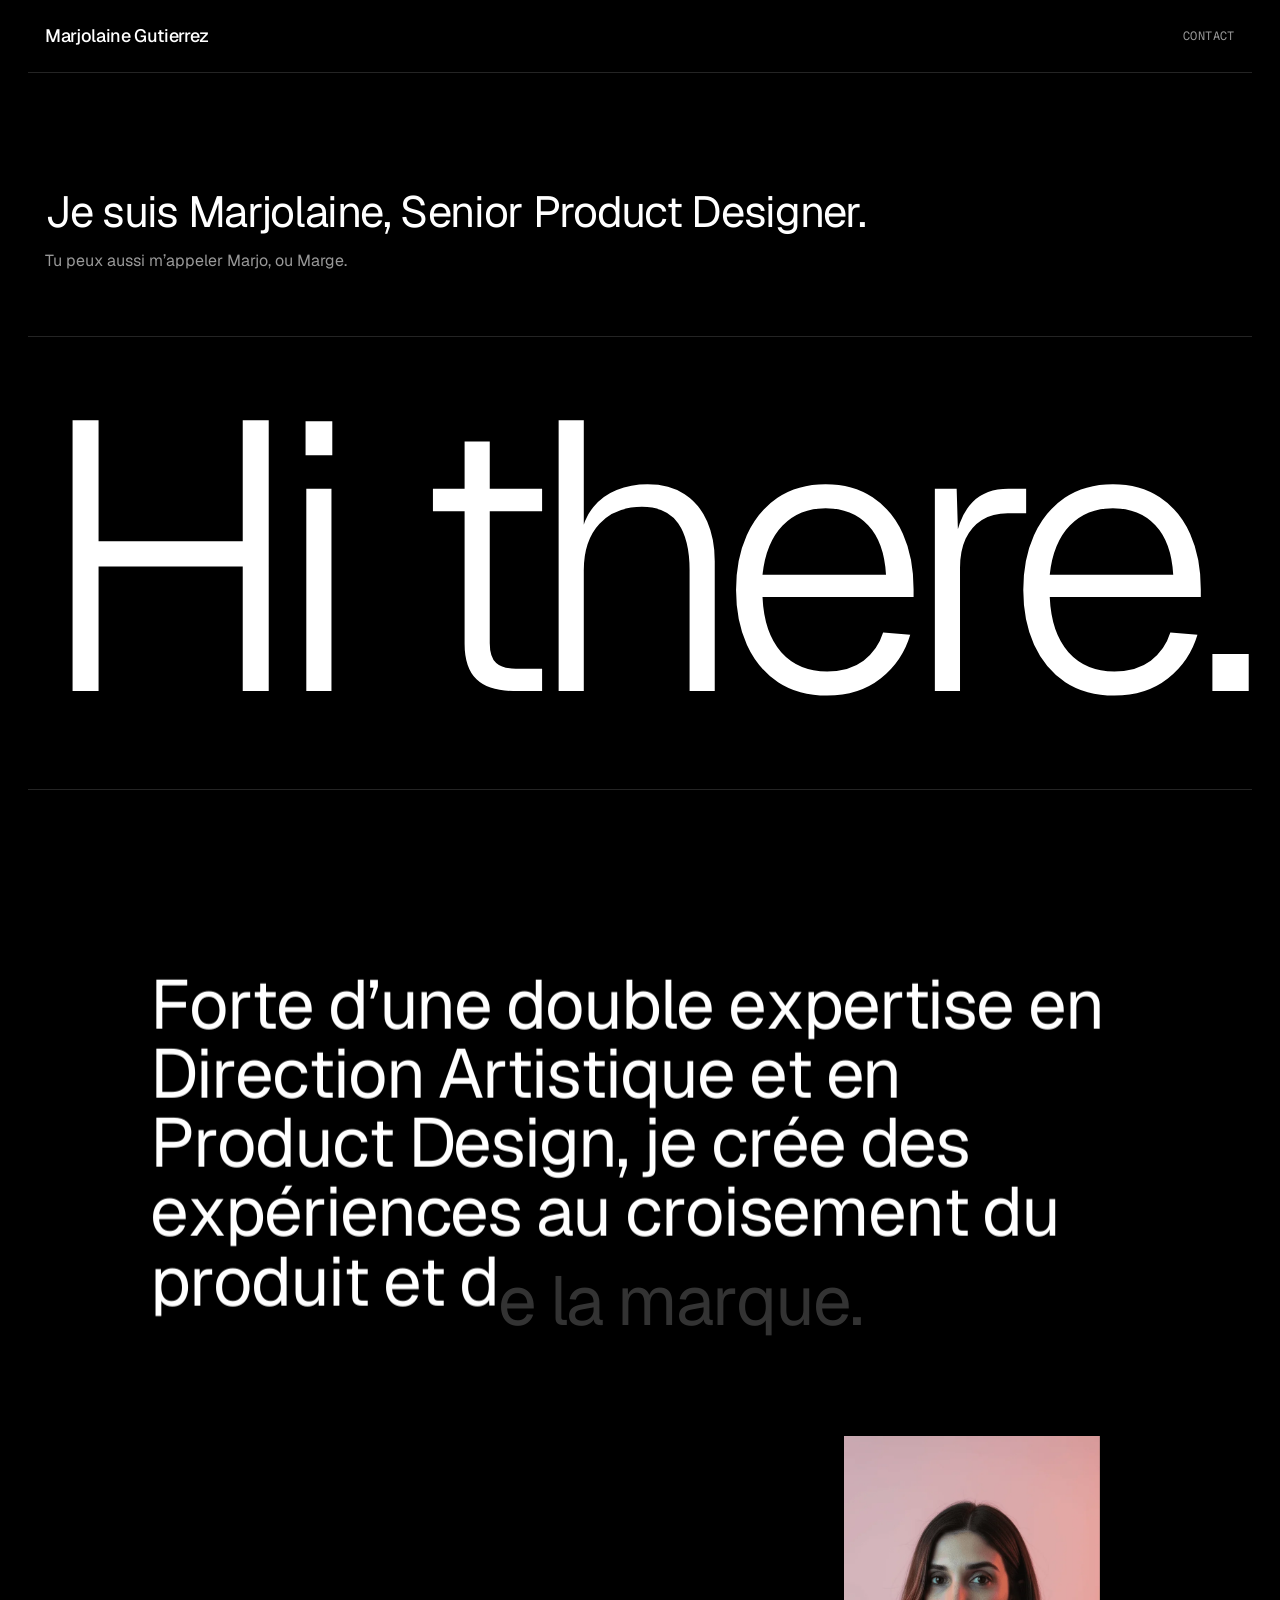
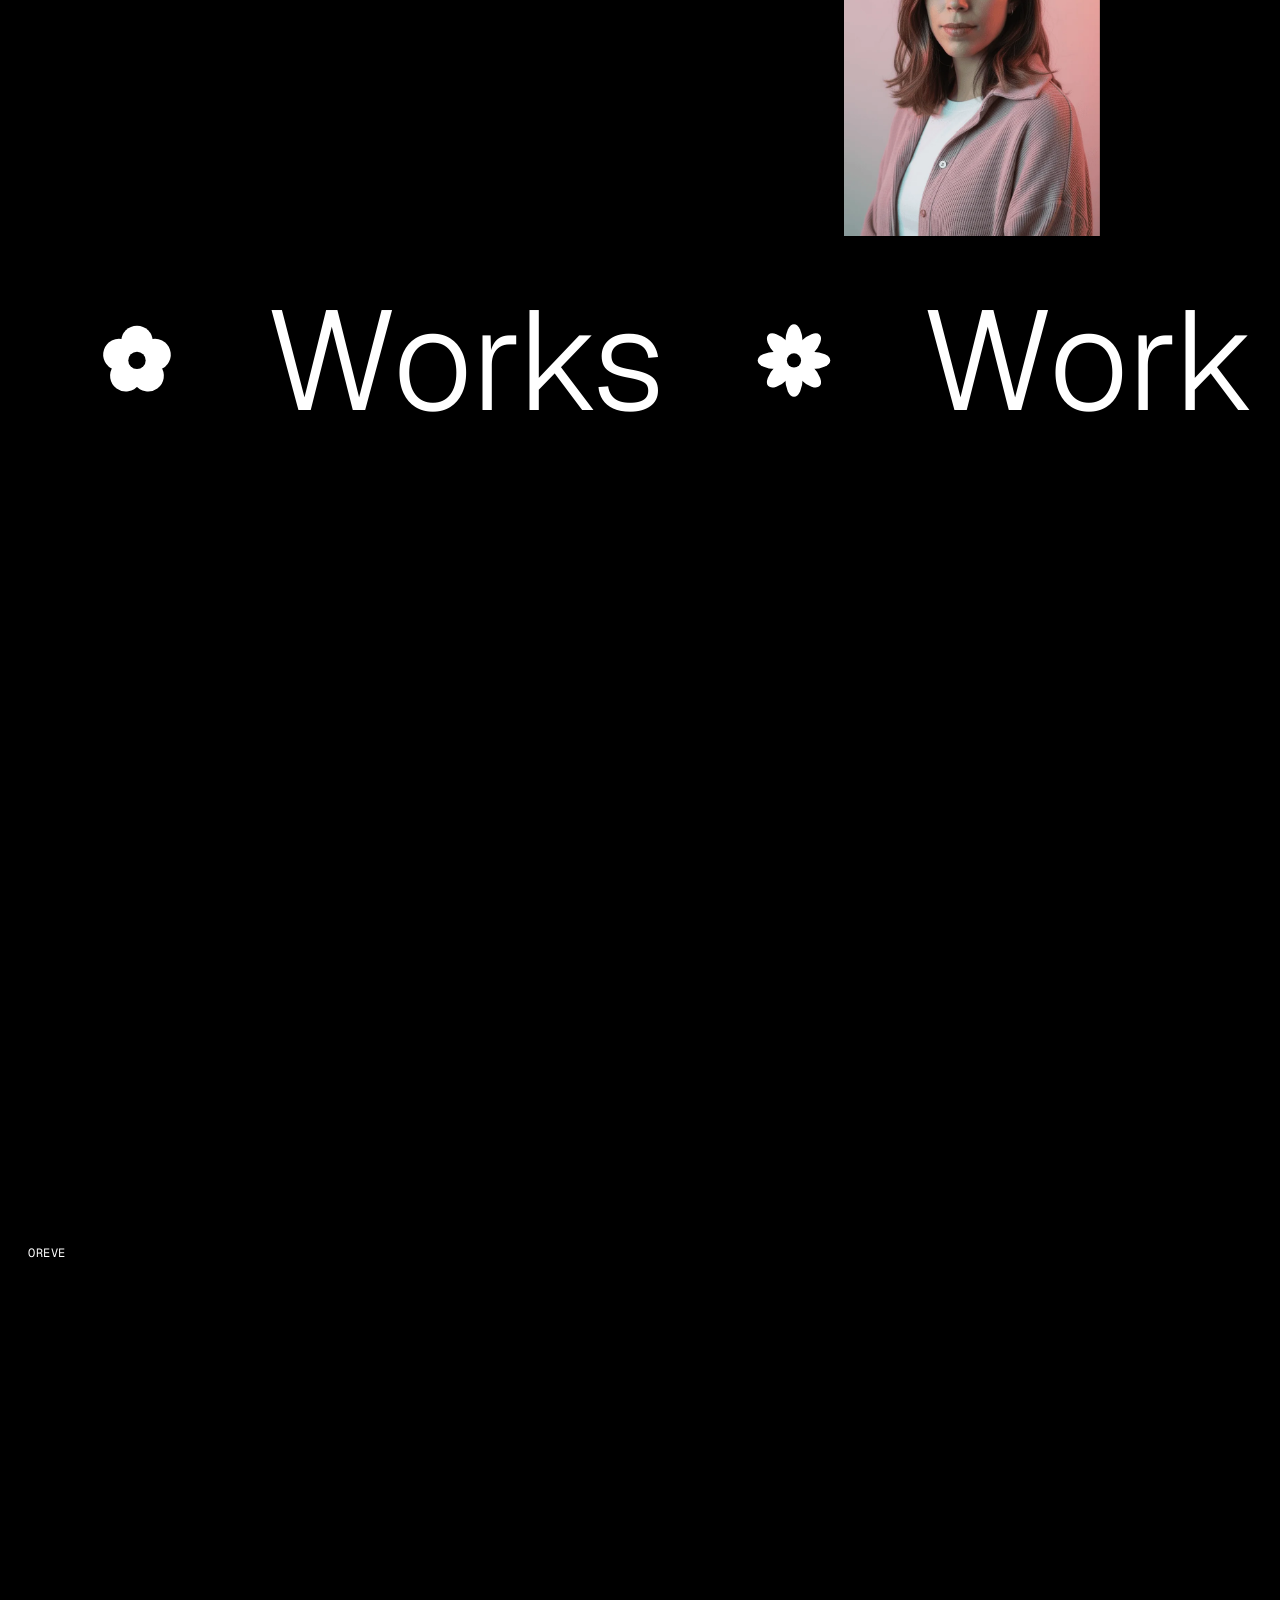
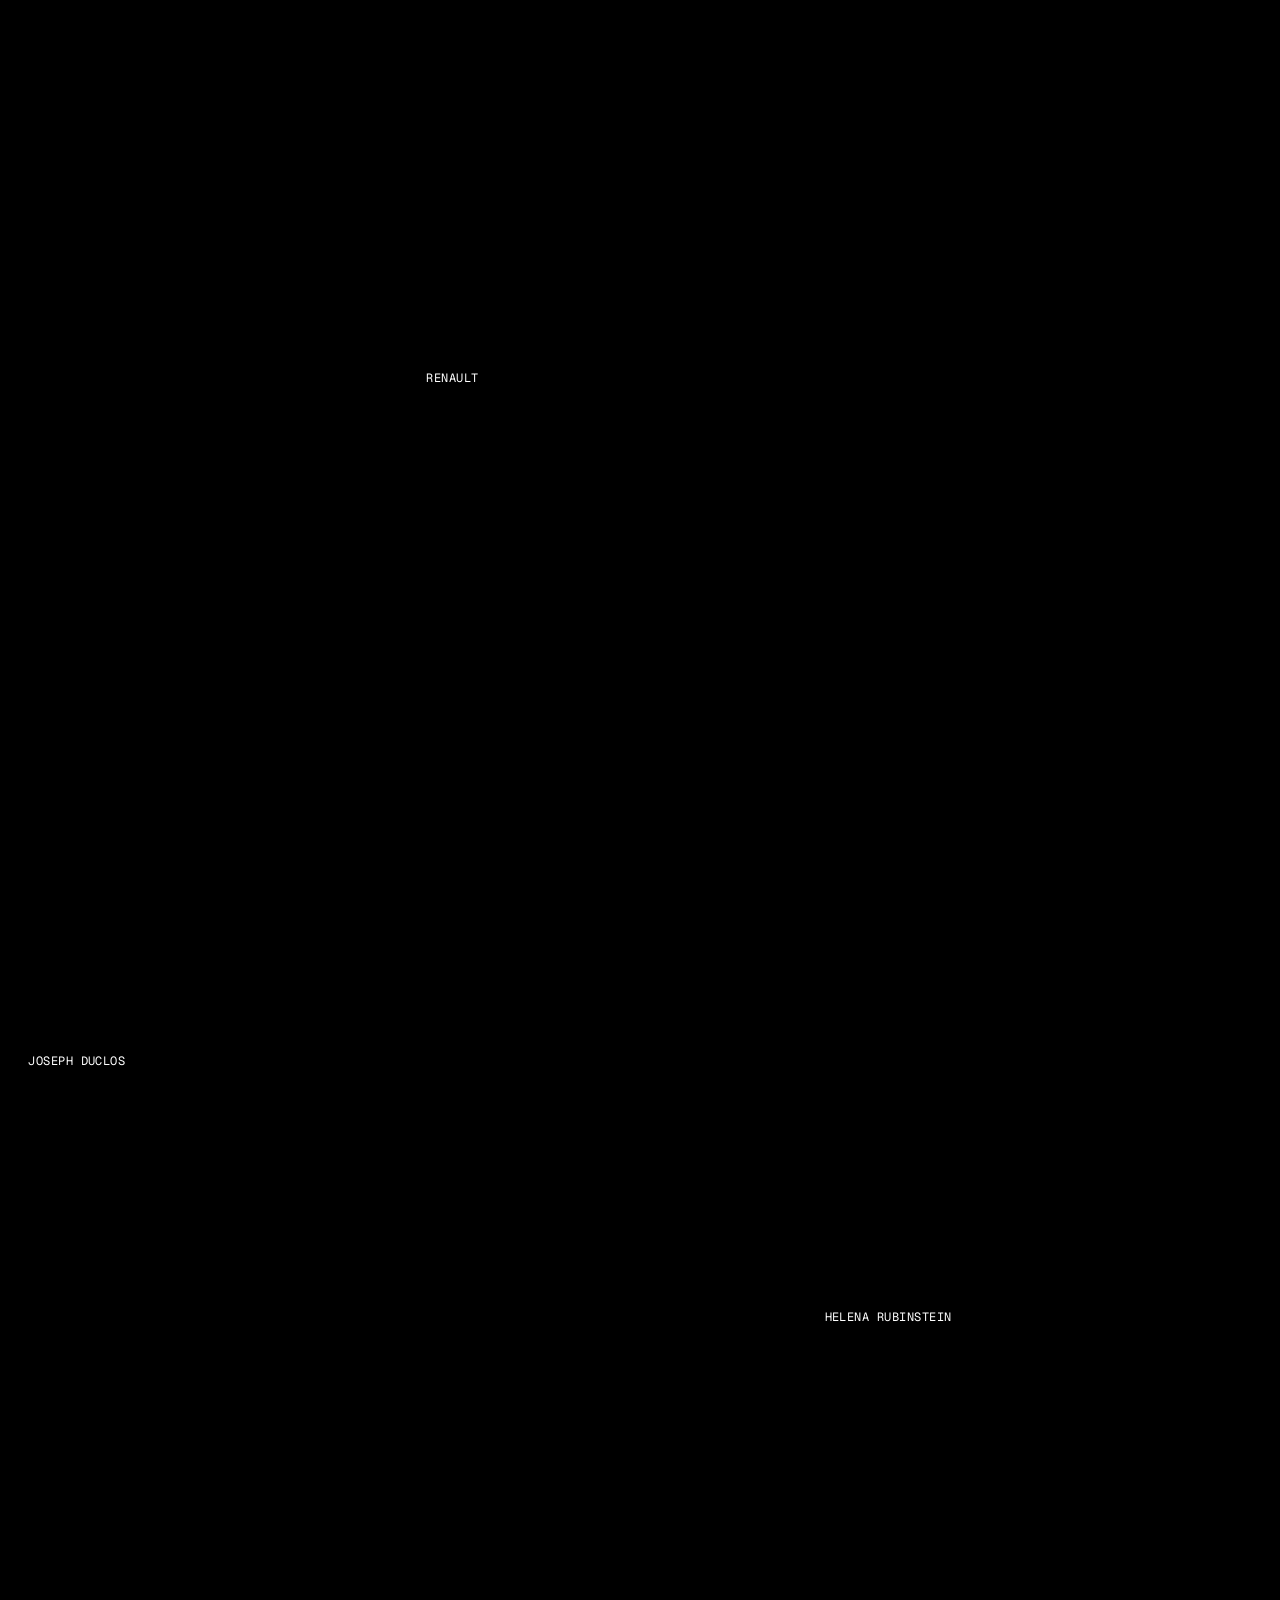
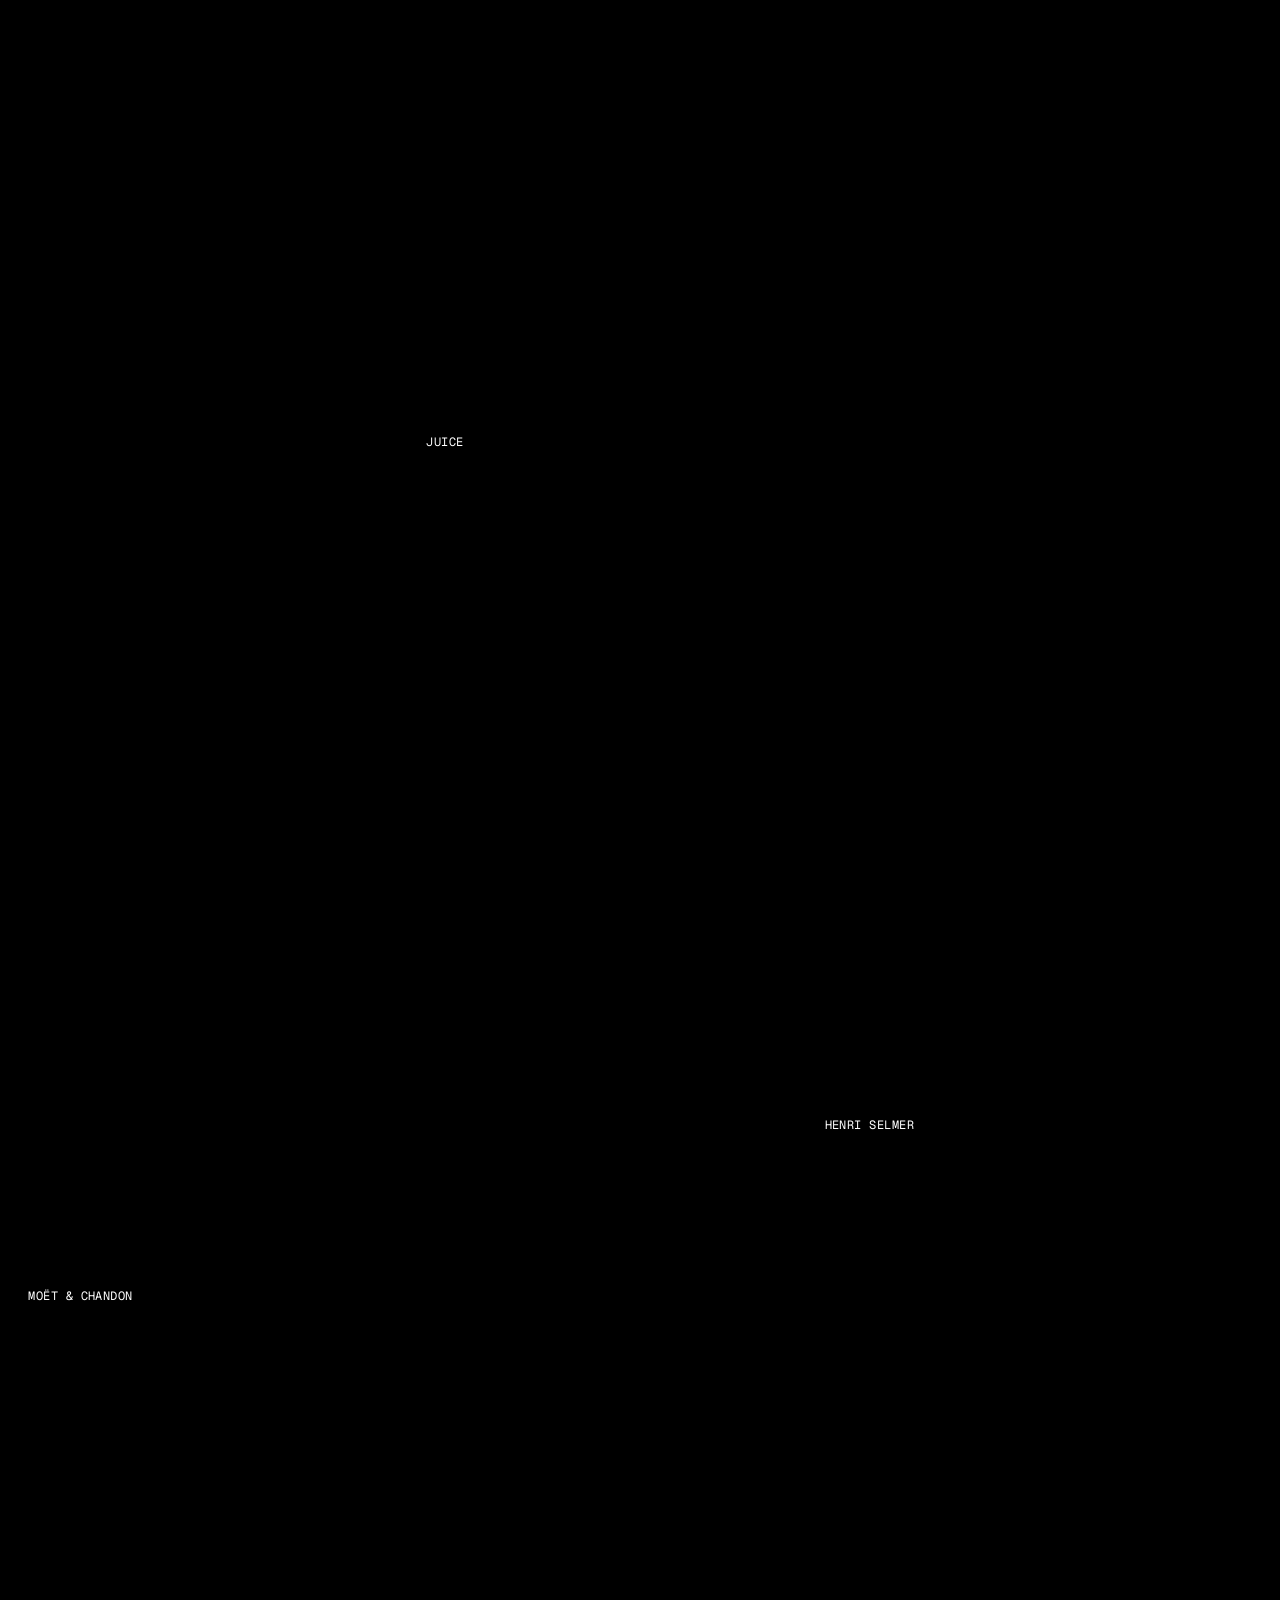
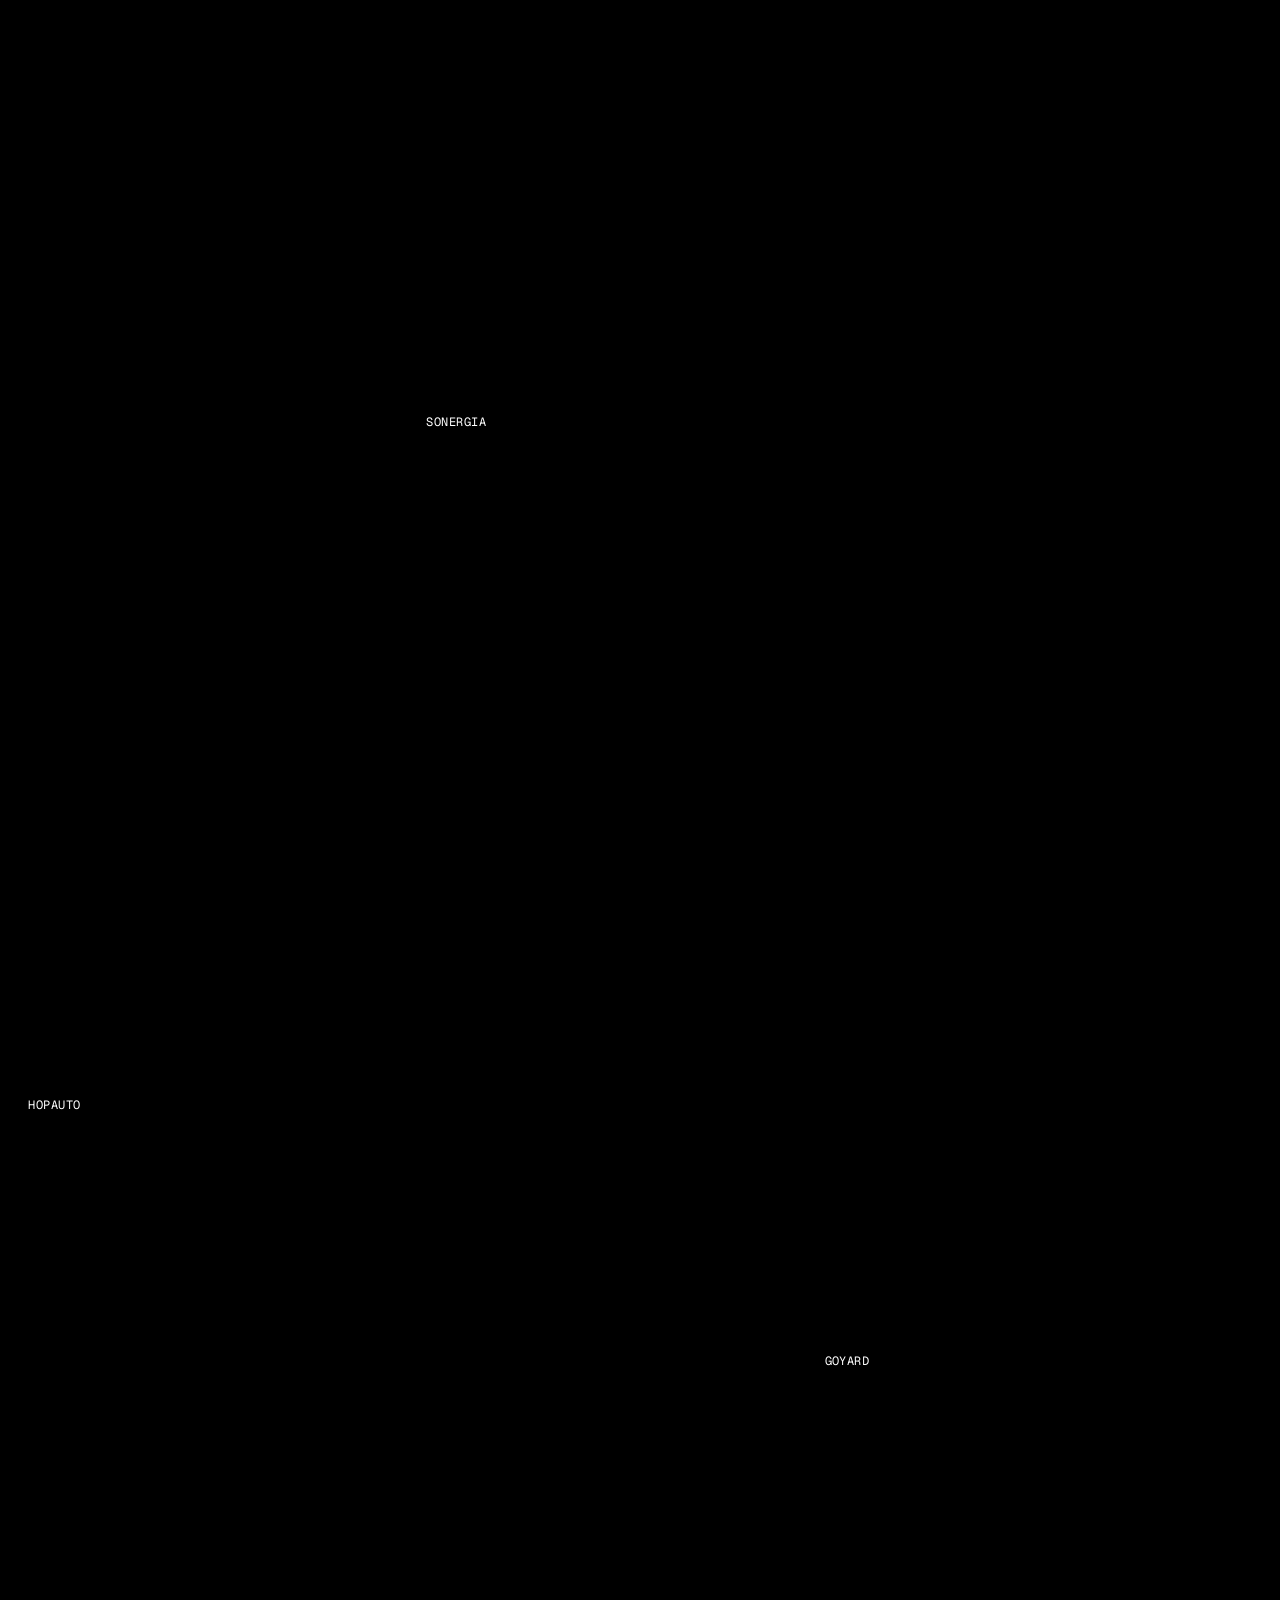
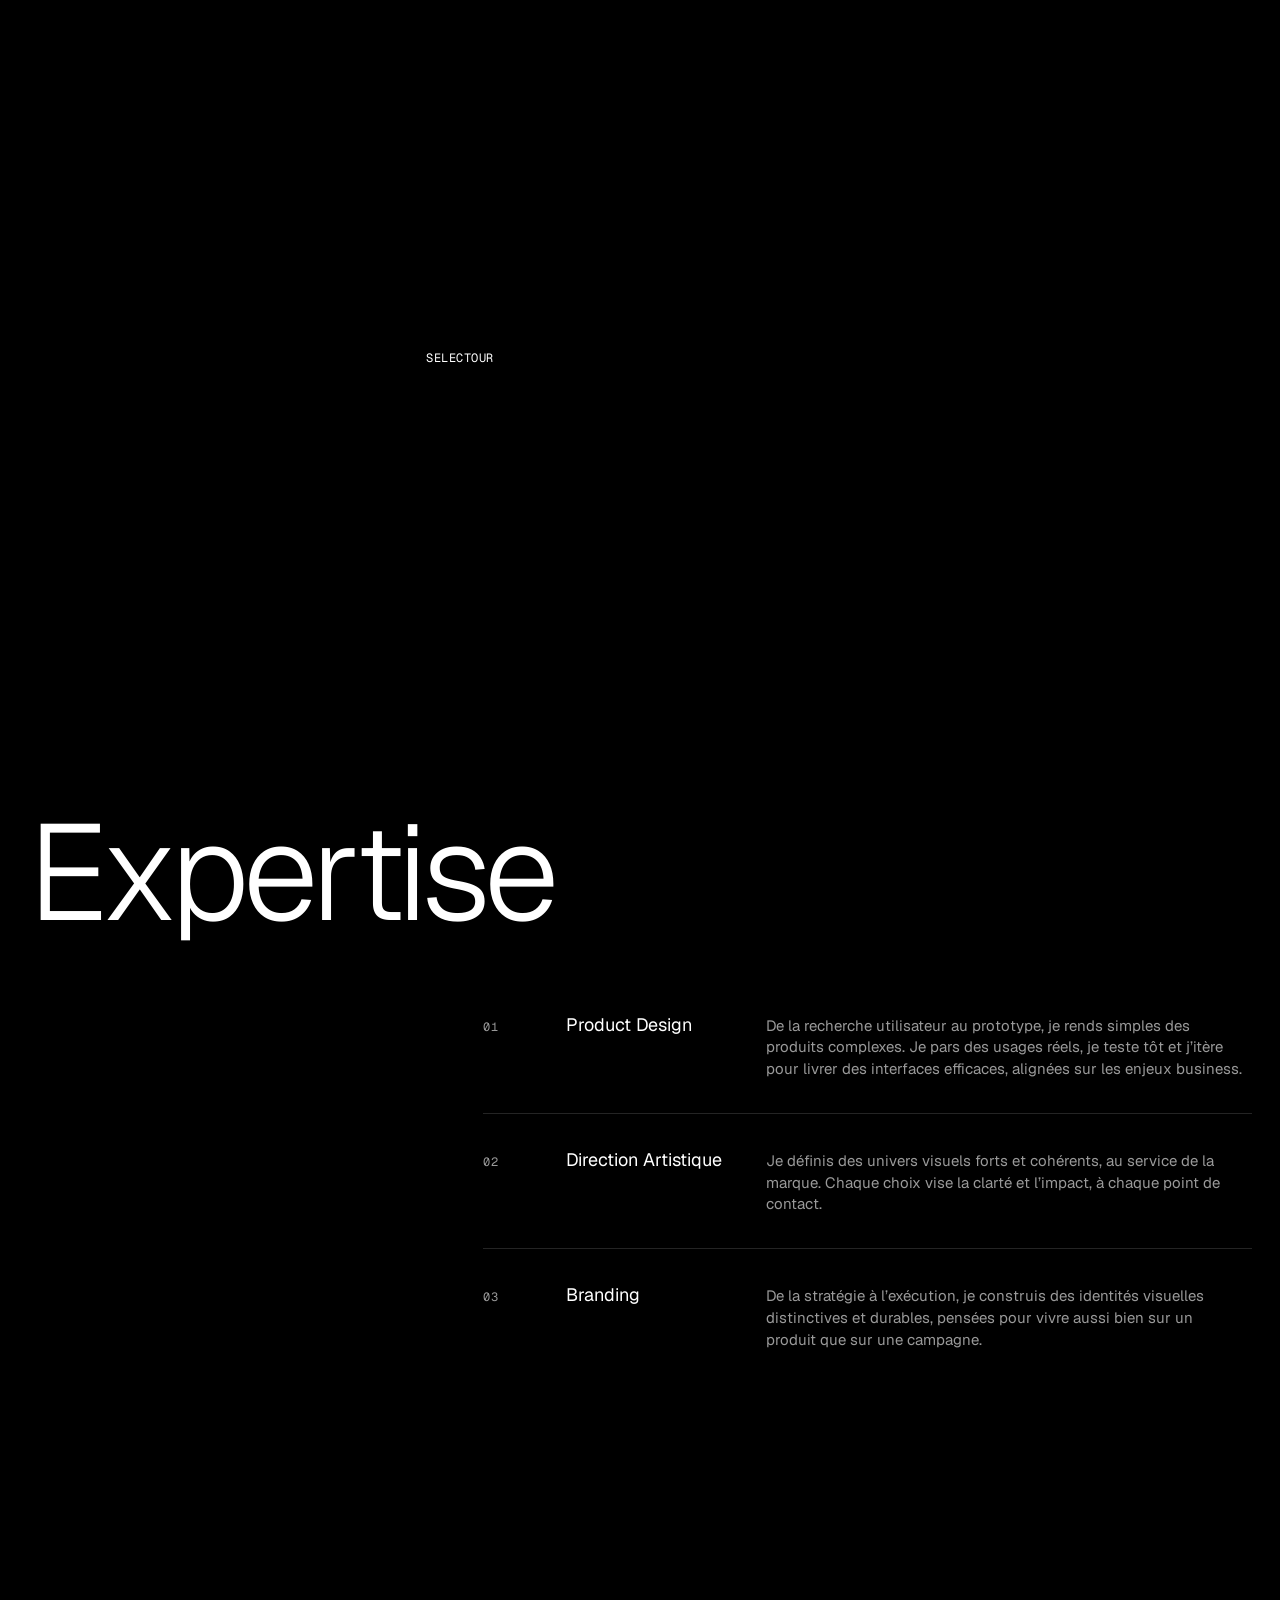
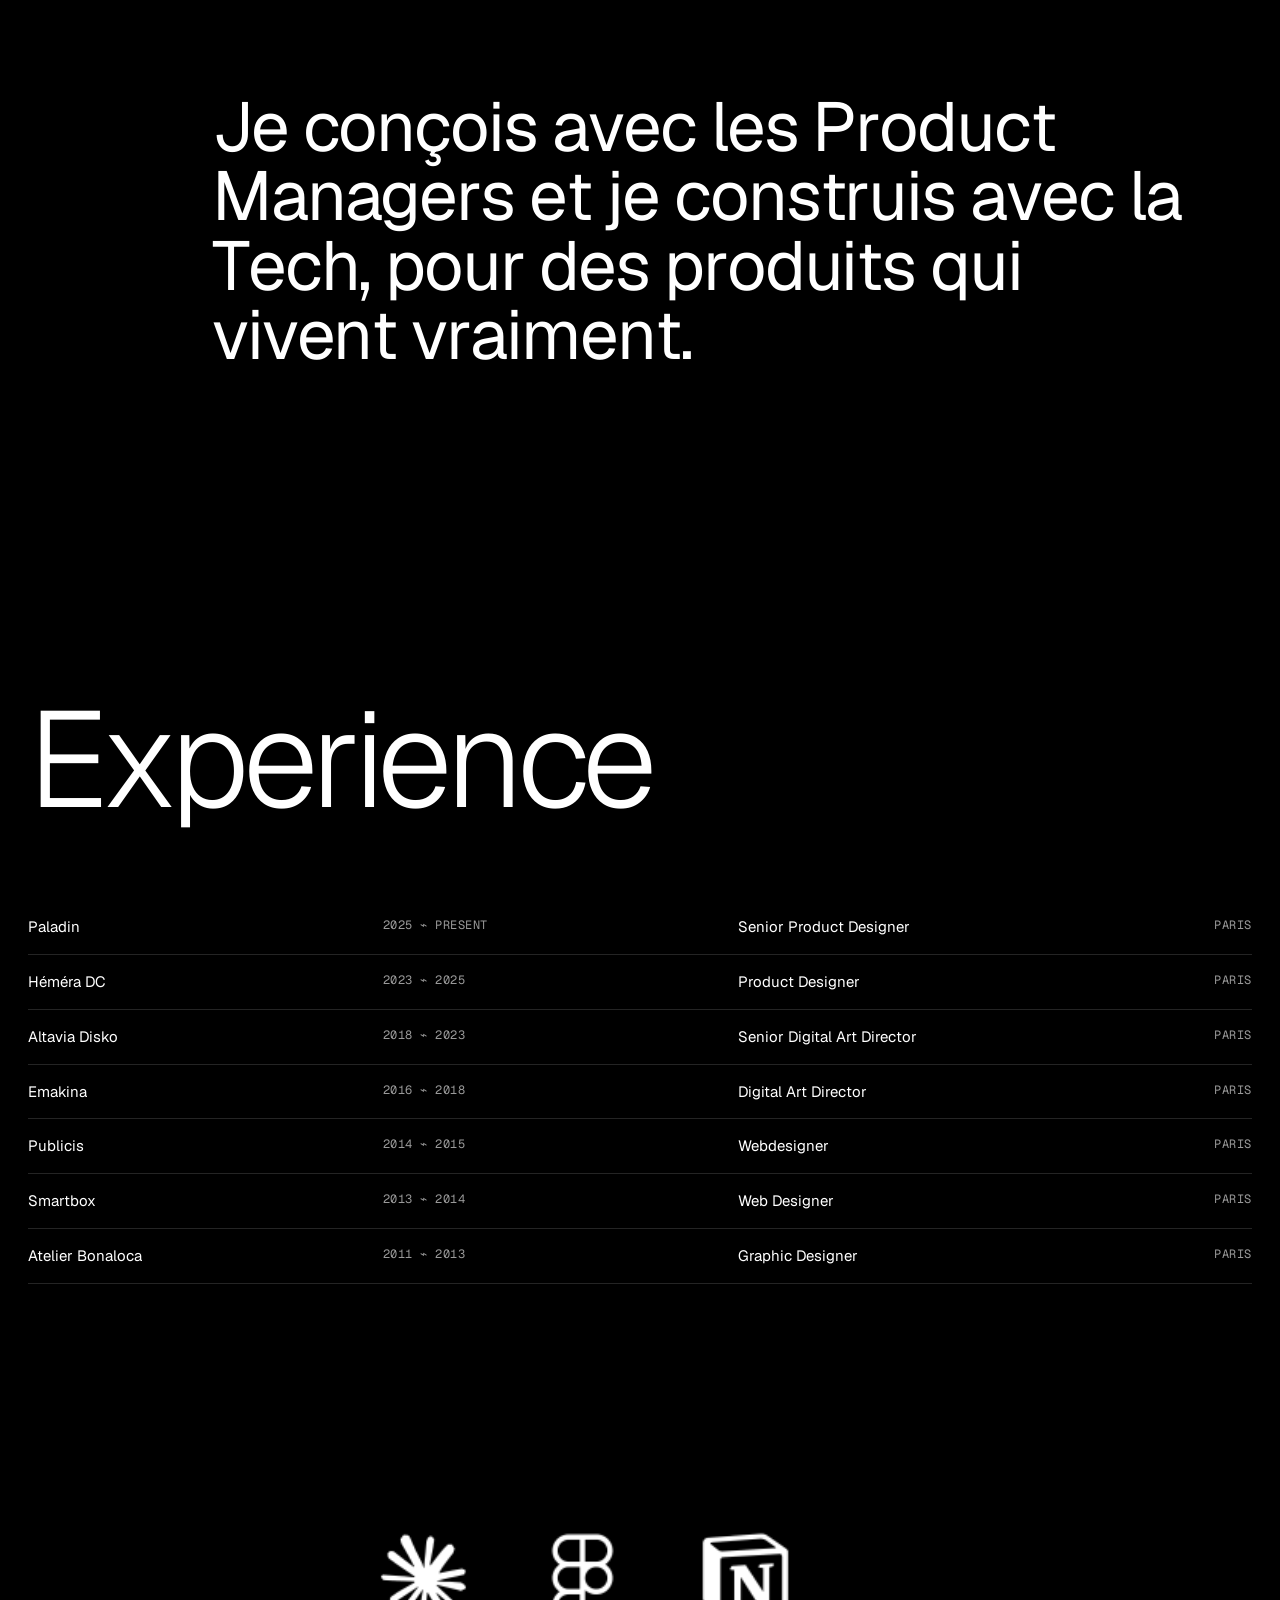
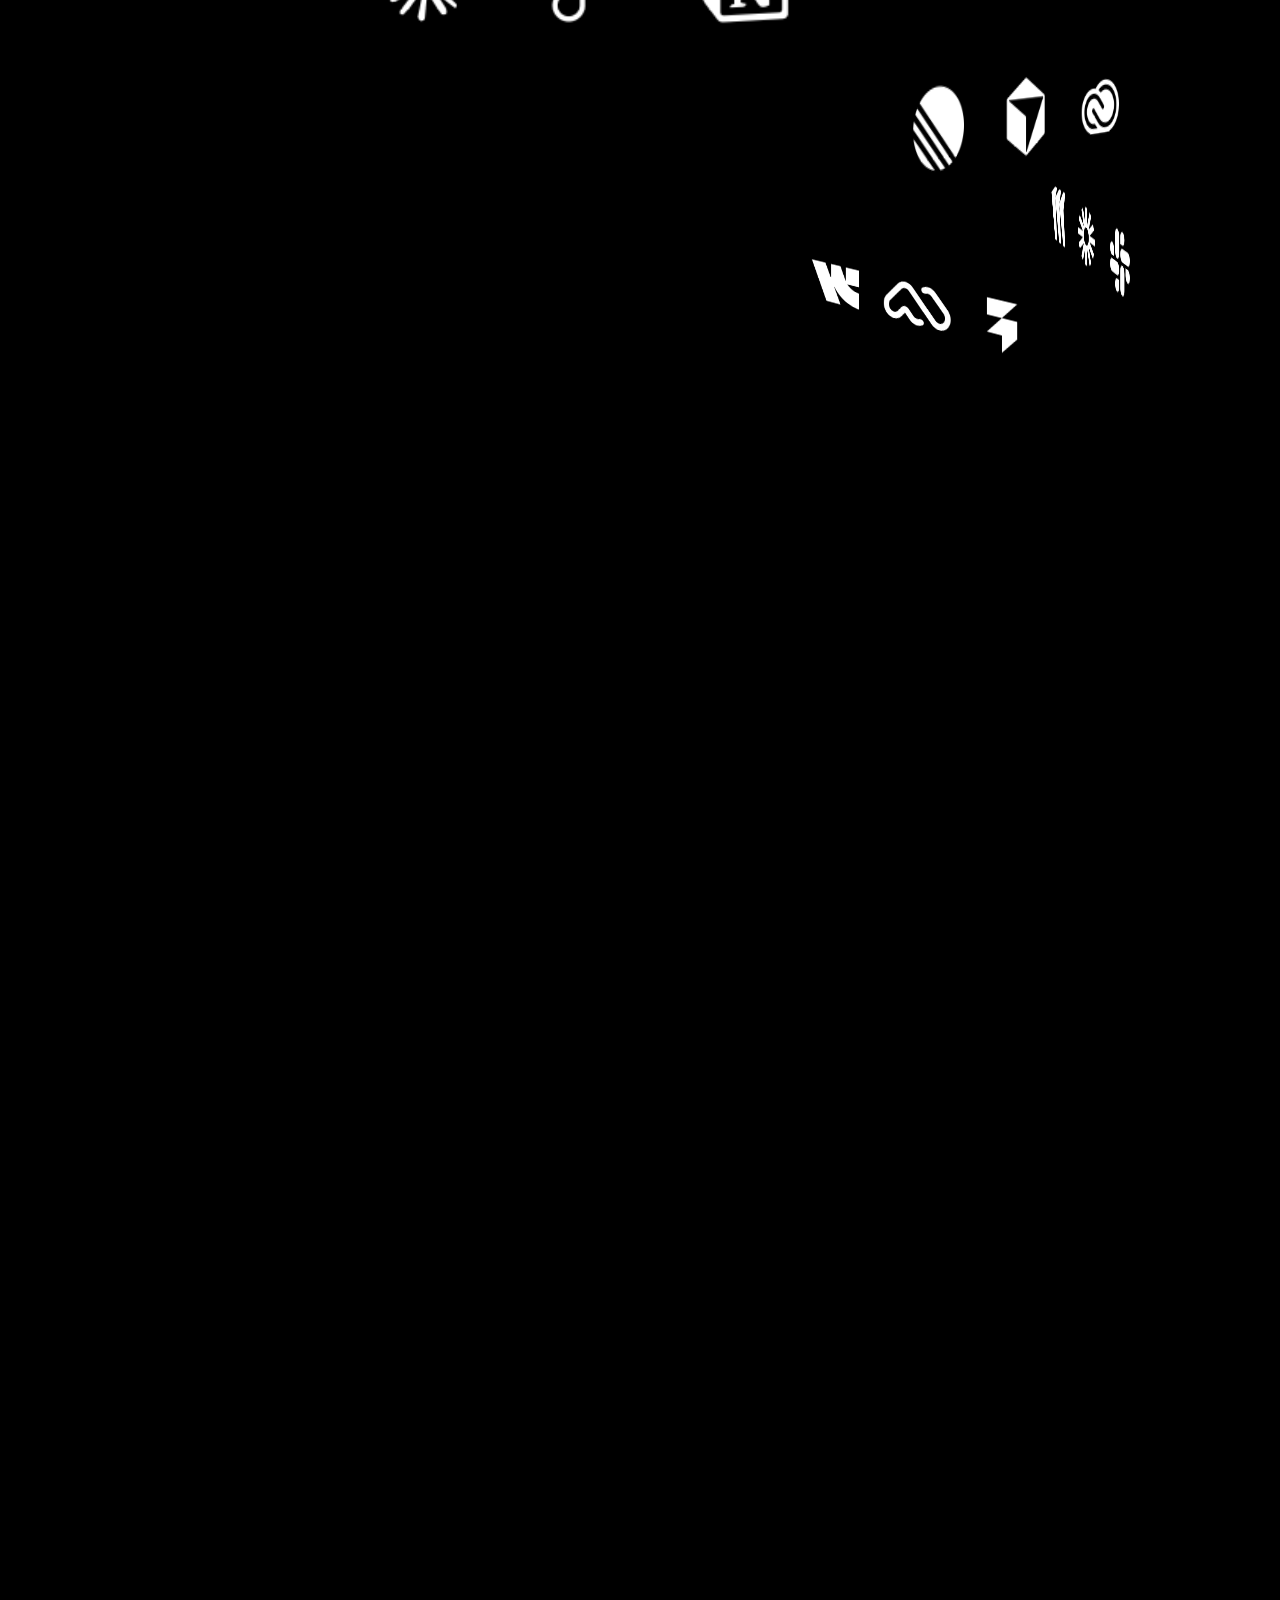
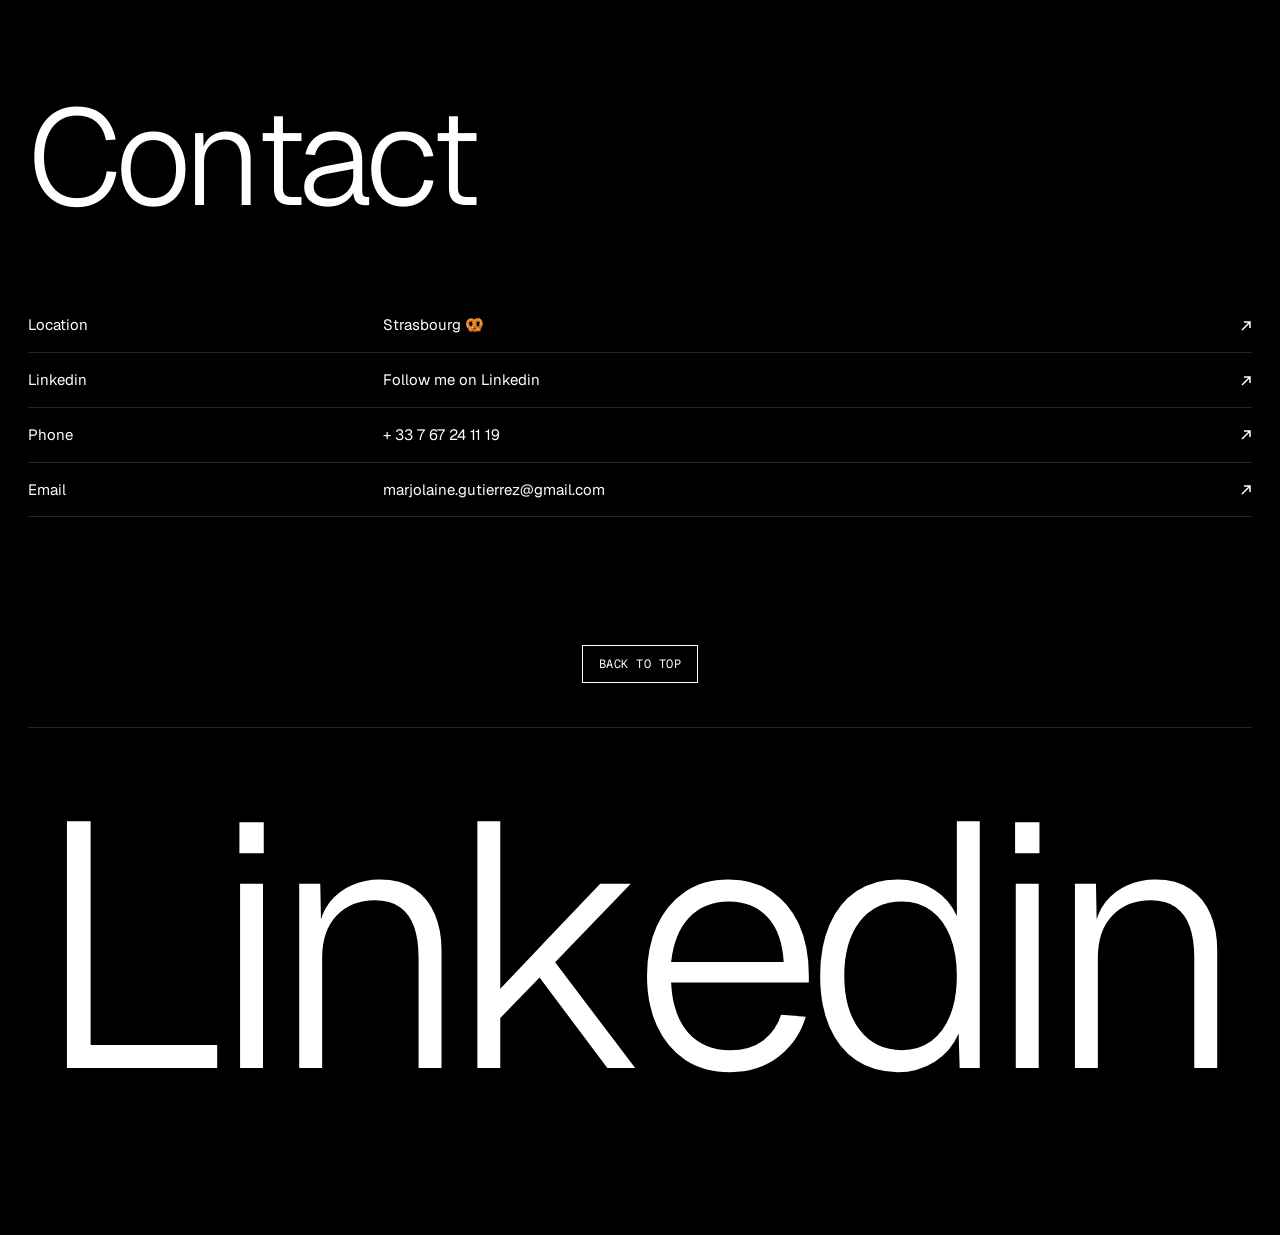
==== commit bff0101a: "Bandeau Works : deux fleurs en alternance Co-Authored-By: Claude Opus 5.5 <noreply@anthropic.com> Cl" ====
--- a/index.html
+++ b/index.html
@@ -77,11 +77,13 @@
       <div class="wrap">
         <div class="marquee gothic" aria-hidden="true" data-reveal="fade">
           <div class="marquee-track">
-            <div class="marquee-item">Works <svg class="mq-star" viewBox="0 0 100 100" aria-hidden="true"><g fill="currentColor"><circle cx="50" cy="26" r="20" transform="rotate(0 50 50)"/><circle cx="50" cy="26" r="20" transform="rotate(72 50 50)"/><circle cx="50" cy="26" r="20" transform="rotate(144 50 50)"/><circle cx="50" cy="26" r="20" transform="rotate(216 50 50)"/><circle cx="50" cy="26" r="20" transform="rotate(288 50 50)"/></g><circle cx="50" cy="50" r="11" style="fill: var(--bg)"/></svg></div>
-            <div class="marquee-item">Works <svg class="mq-star" viewBox="0 0 100 100" aria-hidden="true"><g fill="currentColor"><circle cx="50" cy="26" r="20" transform="rotate(0 50 50)"/><circle cx="50" cy="26" r="20" transform="rotate(72 50 50)"/><circle cx="50" cy="26" r="20" transform="rotate(144 50 50)"/><circle cx="50" cy="26" r="20" transform="rotate(216 50 50)"/><circle cx="50" cy="26" r="20" transform="rotate(288 50 50)"/></g><circle cx="50" cy="50" r="11" style="fill: var(--bg)"/></svg></div>
-            <div class="marquee-item">Works <svg class="mq-star" viewBox="0 0 100 100" aria-hidden="true"><g fill="currentColor"><circle cx="50" cy="26" r="20" transform="rotate(0 50 50)"/><circle cx="50" cy="26" r="20" transform="rotate(72 50 50)"/><circle cx="50" cy="26" r="20" transform="rotate(144 50 50)"/><circle cx="50" cy="26" r="20" transform="rotate(216 50 50)"/><circle cx="50" cy="26" r="20" transform="rotate(288 50 50)"/></g><circle cx="50" cy="50" r="11" style="fill: var(--bg)"/></svg></div>
-            <div class="marquee-item">Works <svg class="mq-star" viewBox="0 0 100 100" aria-hidden="true"><g fill="currentColor"><circle cx="50" cy="26" r="20" transform="rotate(0 50 50)"/><circle cx="50" cy="26" r="20" transform="rotate(72 50 50)"/><circle cx="50" cy="26" r="20" transform="rotate(144 50 50)"/><circle cx="50" cy="26" r="20" transform="rotate(216 50 50)"/><circle cx="50" cy="26" r="20" transform="rotate(288 50 50)"/></g><circle cx="50" cy="50" r="11" style="fill: var(--bg)"/></svg></div>
-            <div class="marquee-item">Works <svg class="mq-star" viewBox="0 0 100 100" aria-hidden="true"><g fill="currentColor"><circle cx="50" cy="26" r="20" transform="rotate(0 50 50)"/><circle cx="50" cy="26" r="20" transform="rotate(72 50 50)"/><circle cx="50" cy="26" r="20" transform="rotate(144 50 50)"/><circle cx="50" cy="26" r="20" transform="rotate(216 50 50)"/><circle cx="50" cy="26" r="20" transform="rotate(288 50 50)"/></g><circle cx="50" cy="50" r="11" style="fill: var(--bg)"/></svg></div>
+            <div class="marquee-item">Works <svg class="mq-star" viewBox="0 0 100 100" aria-hidden="true"><g fill="currentColor"><ellipse cx="50" cy="27" rx="11" ry="23" transform="rotate(0 50 50)"/><ellipse cx="50" cy="27" rx="11" ry="23" transform="rotate(45 50 50)"/><ellipse cx="50" cy="27" rx="11" ry="23" transform="rotate(90 50 50)"/><ellipse cx="50" cy="27" rx="11" ry="23" transform="rotate(135 50 50)"/><ellipse cx="50" cy="27" rx="11" ry="23" transform="rotate(180 50 50)"/><ellipse cx="50" cy="27" rx="11" ry="23" transform="rotate(225 50 50)"/><ellipse cx="50" cy="27" rx="11" ry="23" transform="rotate(270 50 50)"/><ellipse cx="50" cy="27" rx="11" ry="23" transform="rotate(315 50 50)"/></g><circle cx="50" cy="50" r="9" style="fill: var(--bg)"/></svg></div>
+            <div class="marquee-item">Works <svg class="mq-star" viewBox="0 0 100 100" aria-hidden="true"><g fill="currentColor"><circle cx="50" cy="26" r="20" transform="rotate(0 50 50)"/><circle cx="50" cy="26" r="20" transform="rotate(72 50 50)"/><circle cx="50" cy="26" r="20" transform="rotate(144 50 50)"/><circle cx="50" cy="26" r="20" transform="rotate(216 50 50)"/><circle cx="50" cy="26" r="20" transform="rotate(288 50 50)"/></g><circle cx="50" cy="50" r="11" style="fill: var(--bg)"/></svg></div>
+            <div class="marquee-item">Works <svg class="mq-star" viewBox="0 0 100 100" aria-hidden="true"><g fill="currentColor"><ellipse cx="50" cy="27" rx="11" ry="23" transform="rotate(0 50 50)"/><ellipse cx="50" cy="27" rx="11" ry="23" transform="rotate(45 50 50)"/><ellipse cx="50" cy="27" rx="11" ry="23" transform="rotate(90 50 50)"/><ellipse cx="50" cy="27" rx="11" ry="23" transform="rotate(135 50 50)"/><ellipse cx="50" cy="27" rx="11" ry="23" transform="rotate(180 50 50)"/><ellipse cx="50" cy="27" rx="11" ry="23" transform="rotate(225 50 50)"/><ellipse cx="50" cy="27" rx="11" ry="23" transform="rotate(270 50 50)"/><ellipse cx="50" cy="27" rx="11" ry="23" transform="rotate(315 50 50)"/></g><circle cx="50" cy="50" r="9" style="fill: var(--bg)"/></svg></div>
+            <div class="marquee-item">Works <svg class="mq-star" viewBox="0 0 100 100" aria-hidden="true"><g fill="currentColor"><circle cx="50" cy="26" r="20" transform="rotate(0 50 50)"/><circle cx="50" cy="26" r="20" transform="rotate(72 50 50)"/><circle cx="50" cy="26" r="20" transform="rotate(144 50 50)"/><circle cx="50" cy="26" r="20" transform="rotate(216 50 50)"/><circle cx="50" cy="26" r="20" transform="rotate(288 50 50)"/></g><circle cx="50" cy="50" r="11" style="fill: var(--bg)"/></svg></div>
+            <div class="marquee-item">Works <svg class="mq-star" viewBox="0 0 100 100" aria-hidden="true"><g fill="currentColor"><ellipse cx="50" cy="27" rx="11" ry="23" transform="rotate(0 50 50)"/><ellipse cx="50" cy="27" rx="11" ry="23" transform="rotate(45 50 50)"/><ellipse cx="50" cy="27" rx="11" ry="23" transform="rotate(90 50 50)"/><ellipse cx="50" cy="27" rx="11" ry="23" transform="rotate(135 50 50)"/><ellipse cx="50" cy="27" rx="11" ry="23" transform="rotate(180 50 50)"/><ellipse cx="50" cy="27" rx="11" ry="23" transform="rotate(225 50 50)"/><ellipse cx="50" cy="27" rx="11" ry="23" transform="rotate(270 50 50)"/><ellipse cx="50" cy="27" rx="11" ry="23" transform="rotate(315 50 50)"/></g><circle cx="50" cy="50" r="9" style="fill: var(--bg)"/></svg></div>
+            <div class="marquee-item">Works <svg class="mq-star" viewBox="0 0 100 100" aria-hidden="true"><g fill="currentColor"><circle cx="50" cy="26" r="20" transform="rotate(0 50 50)"/><circle cx="50" cy="26" r="20" transform="rotate(72 50 50)"/><circle cx="50" cy="26" r="20" transform="rotate(144 50 50)"/><circle cx="50" cy="26" r="20" transform="rotate(216 50 50)"/><circle cx="50" cy="26" r="20" transform="rotate(288 50 50)"/></g><circle cx="50" cy="50" r="11" style="fill: var(--bg)"/></svg></div>
+            <div class="marquee-item">Works <svg class="mq-star" viewBox="0 0 100 100" aria-hidden="true"><g fill="currentColor"><ellipse cx="50" cy="27" rx="11" ry="23" transform="rotate(0 50 50)"/><ellipse cx="50" cy="27" rx="11" ry="23" transform="rotate(45 50 50)"/><ellipse cx="50" cy="27" rx="11" ry="23" transform="rotate(90 50 50)"/><ellipse cx="50" cy="27" rx="11" ry="23" transform="rotate(135 50 50)"/><ellipse cx="50" cy="27" rx="11" ry="23" transform="rotate(180 50 50)"/><ellipse cx="50" cy="27" rx="11" ry="23" transform="rotate(225 50 50)"/><ellipse cx="50" cy="27" rx="11" ry="23" transform="rotate(270 50 50)"/><ellipse cx="50" cy="27" rx="11" ry="23" transform="rotate(315 50 50)"/></g><circle cx="50" cy="50" r="9" style="fill: var(--bg)"/></svg></div>
             <div class="marquee-item">Works <svg class="mq-star" viewBox="0 0 100 100" aria-hidden="true"><g fill="currentColor"><circle cx="50" cy="26" r="20" transform="rotate(0 50 50)"/><circle cx="50" cy="26" r="20" transform="rotate(72 50 50)"/><circle cx="50" cy="26" r="20" transform="rotate(144 50 50)"/><circle cx="50" cy="26" r="20" transform="rotate(216 50 50)"/><circle cx="50" cy="26" r="20" transform="rotate(288 50 50)"/></g><circle cx="50" cy="50" r="11" style="fill: var(--bg)"/></svg></div>
           </div>
         </div>
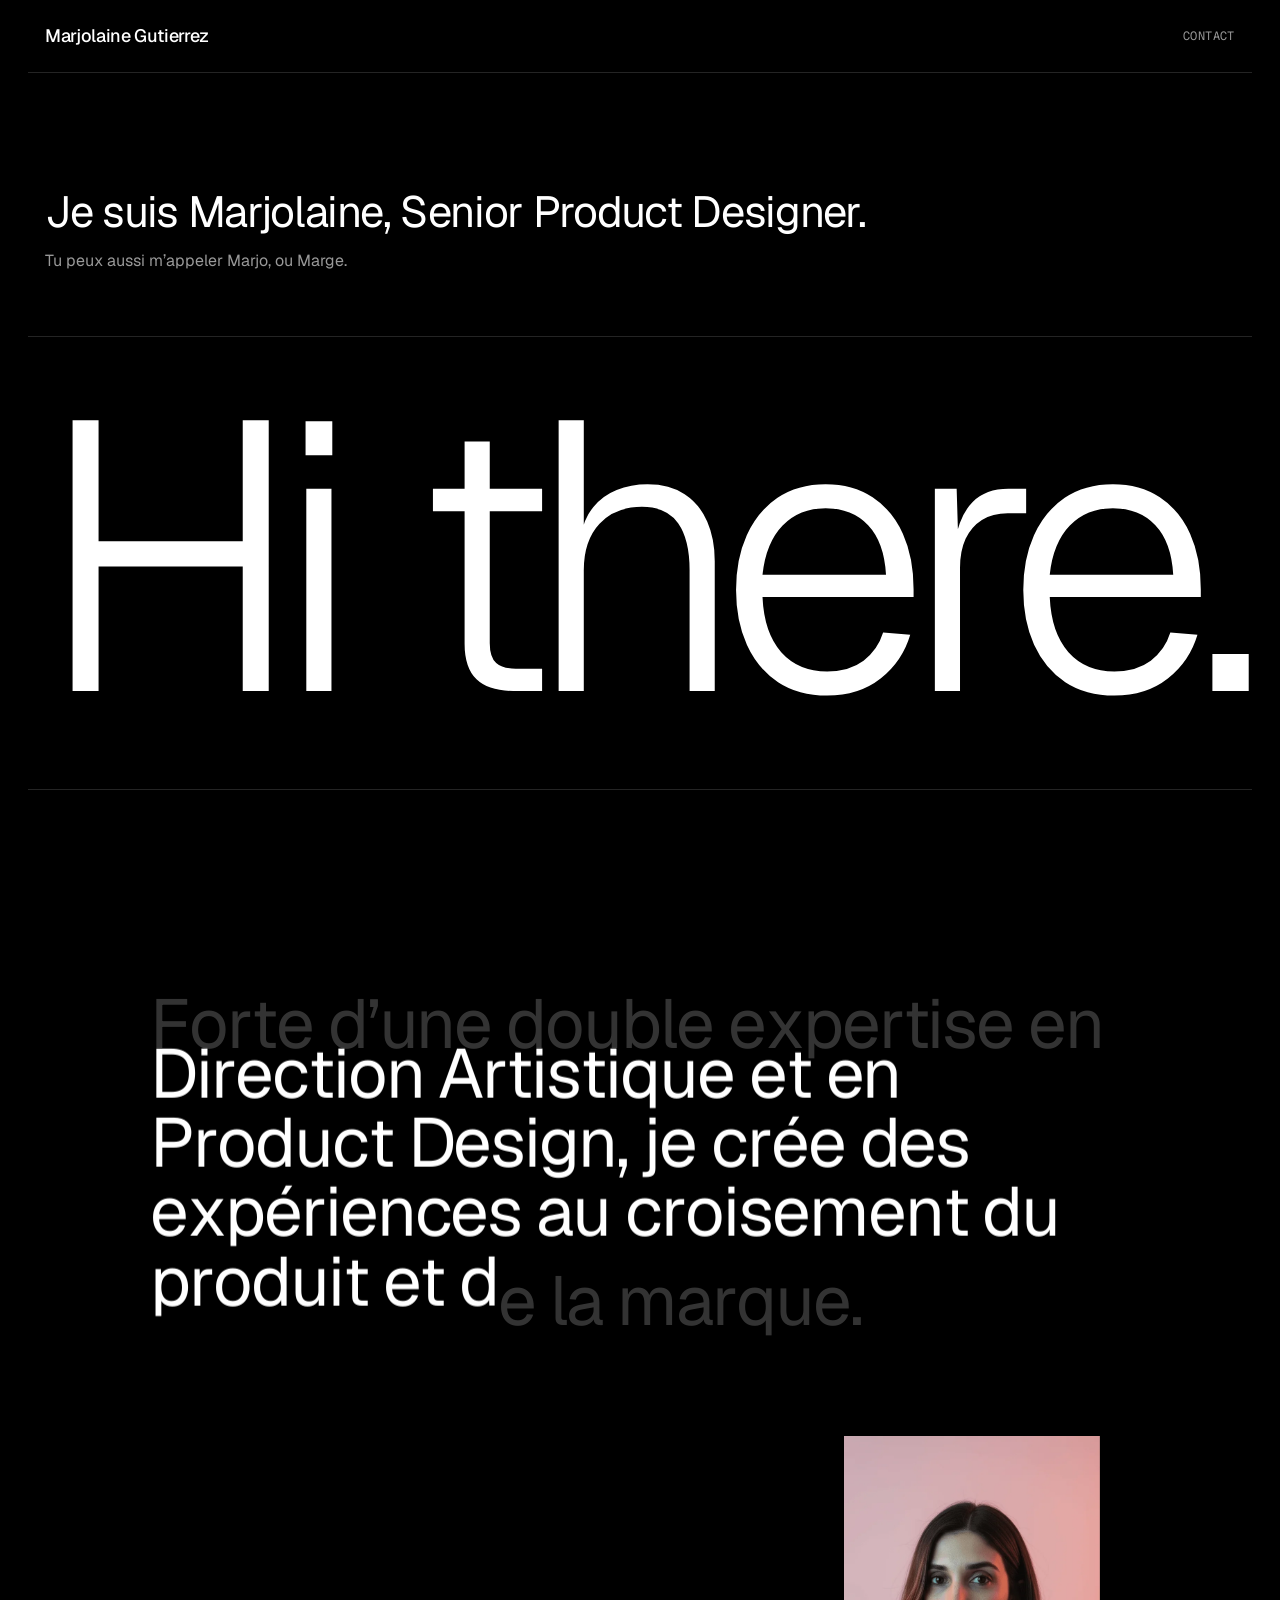
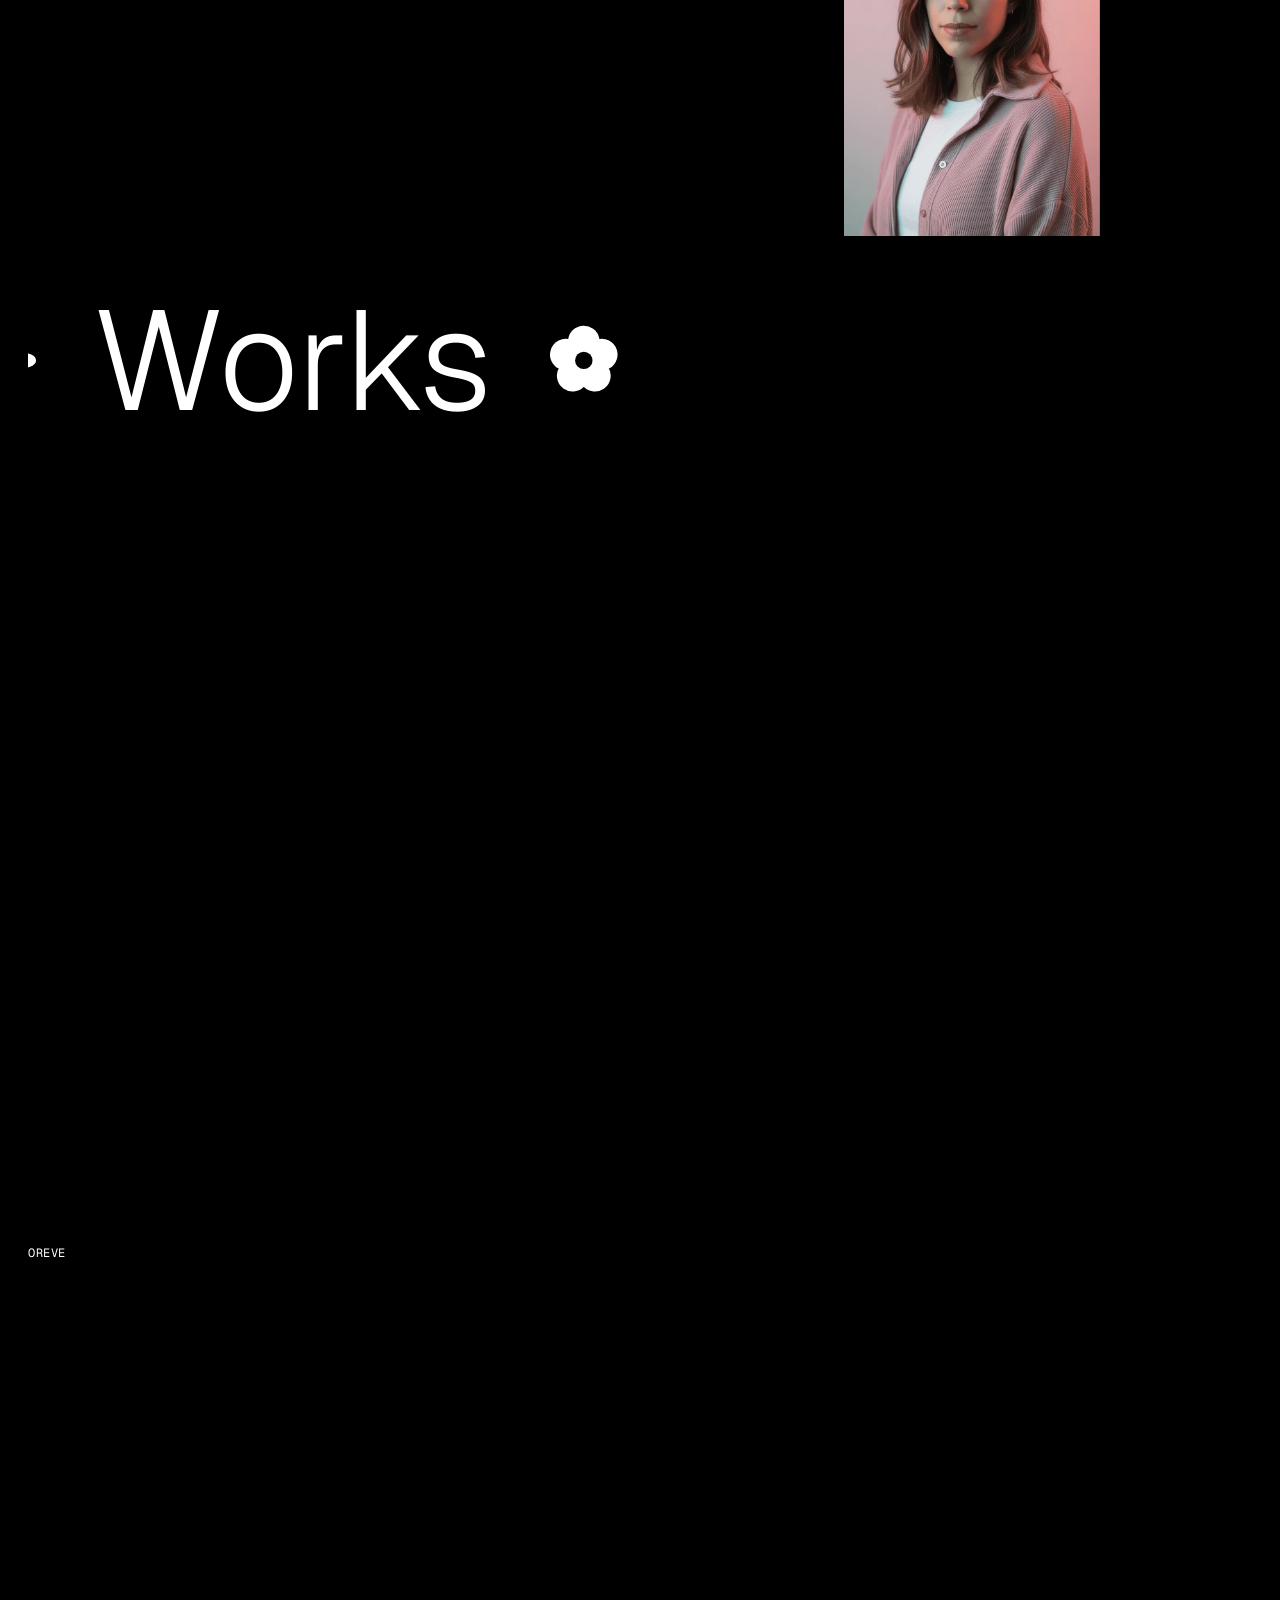
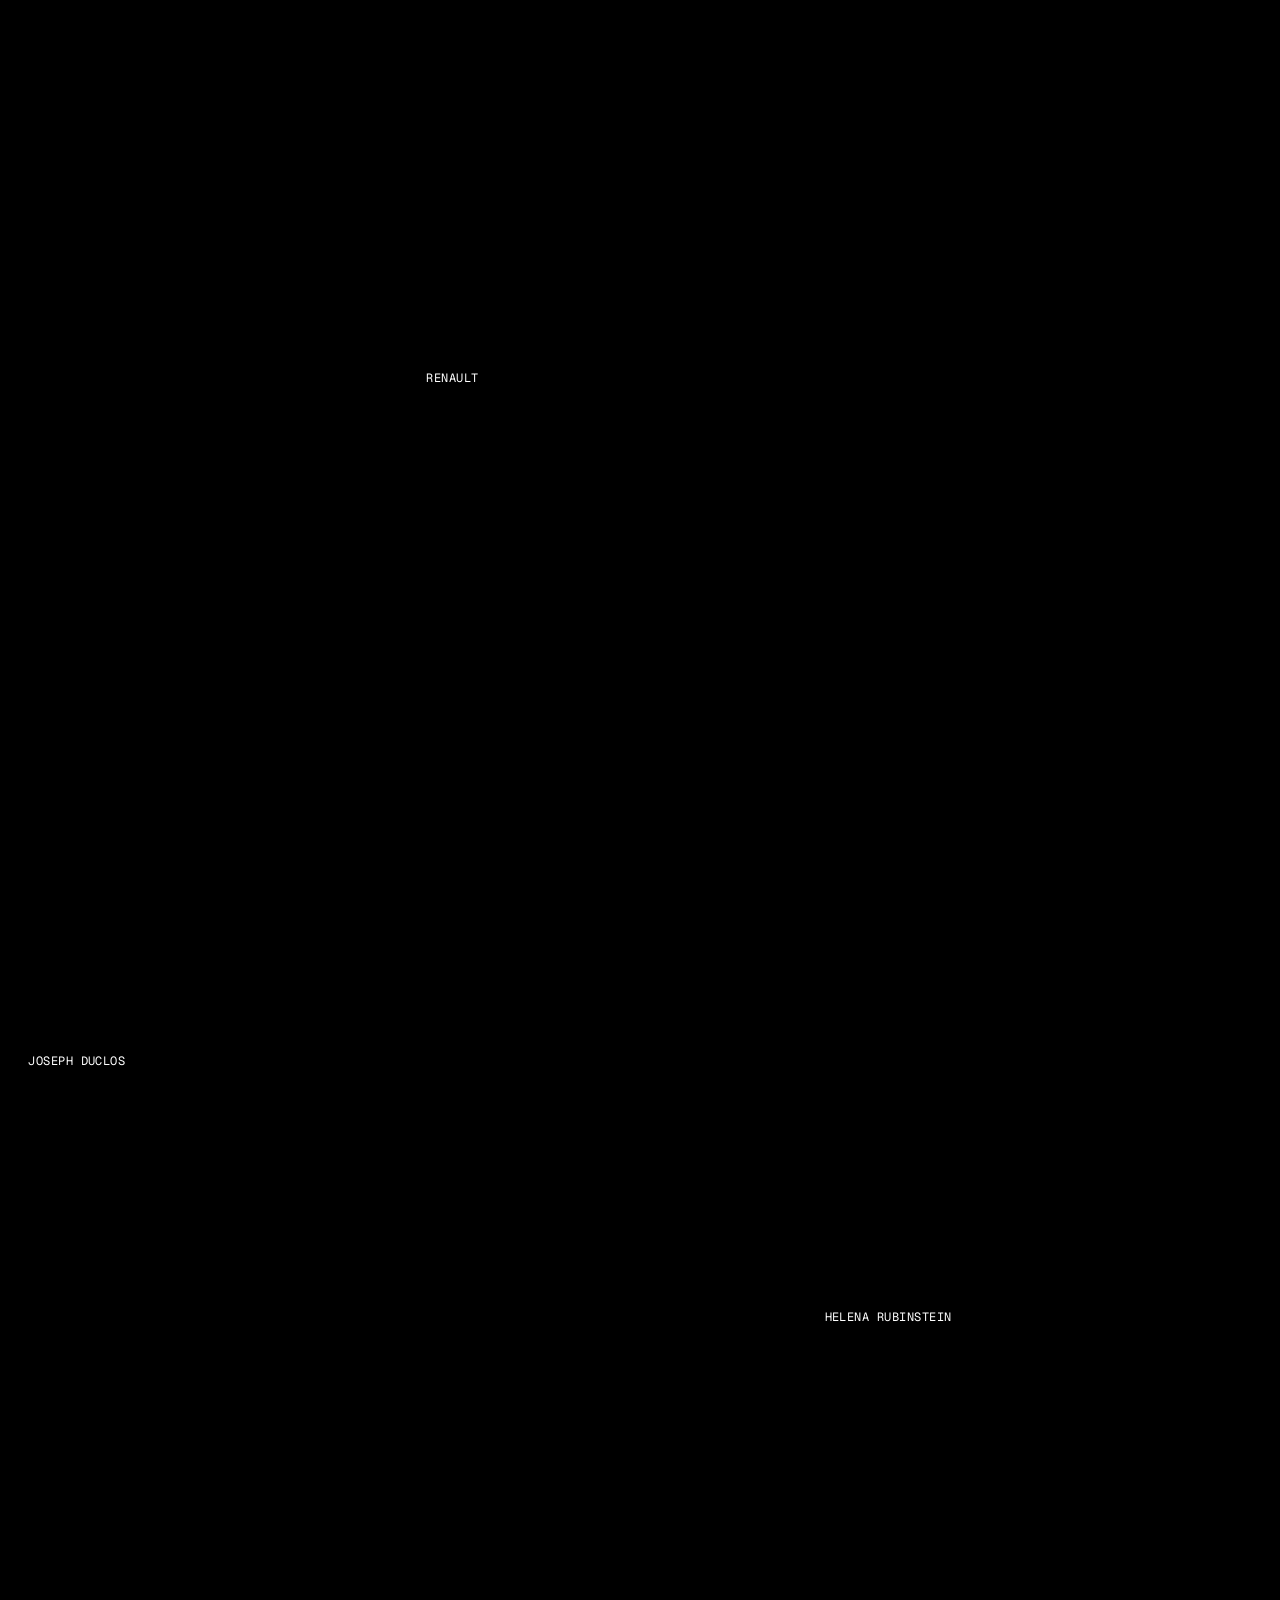
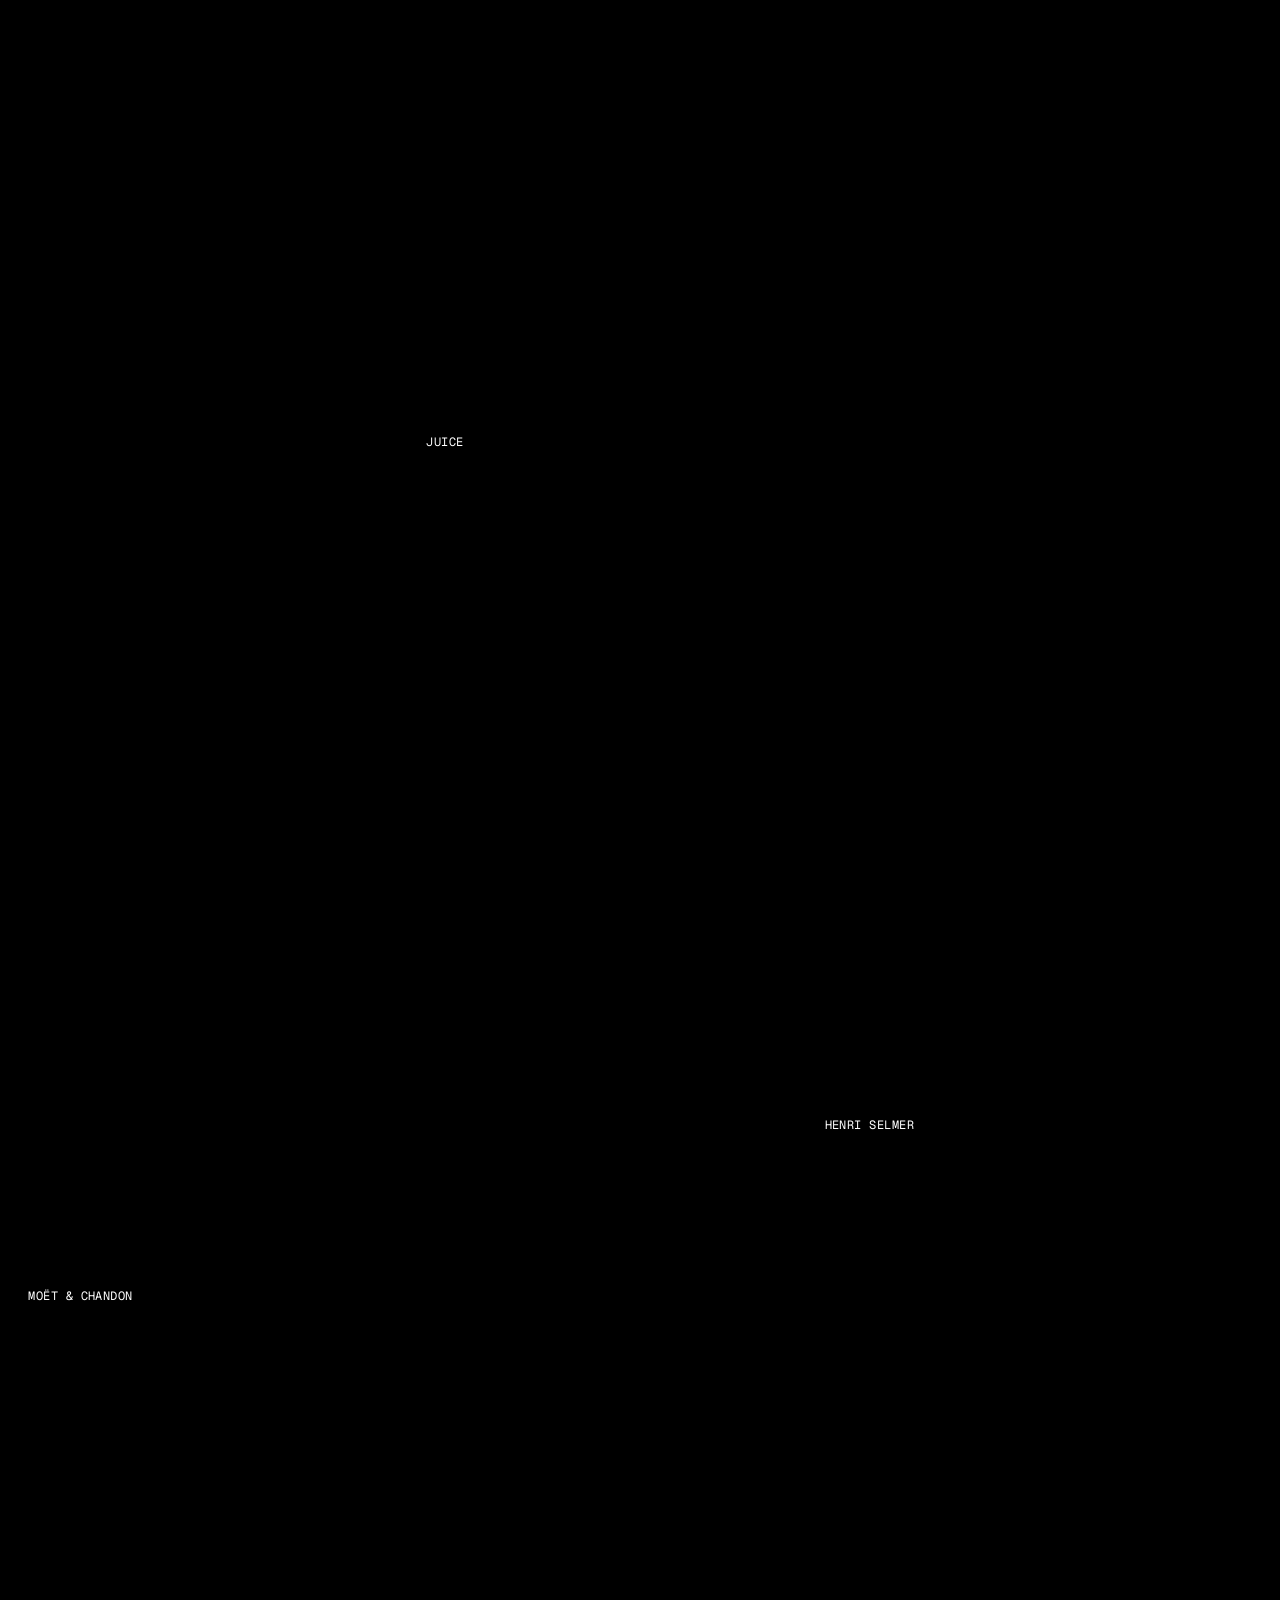
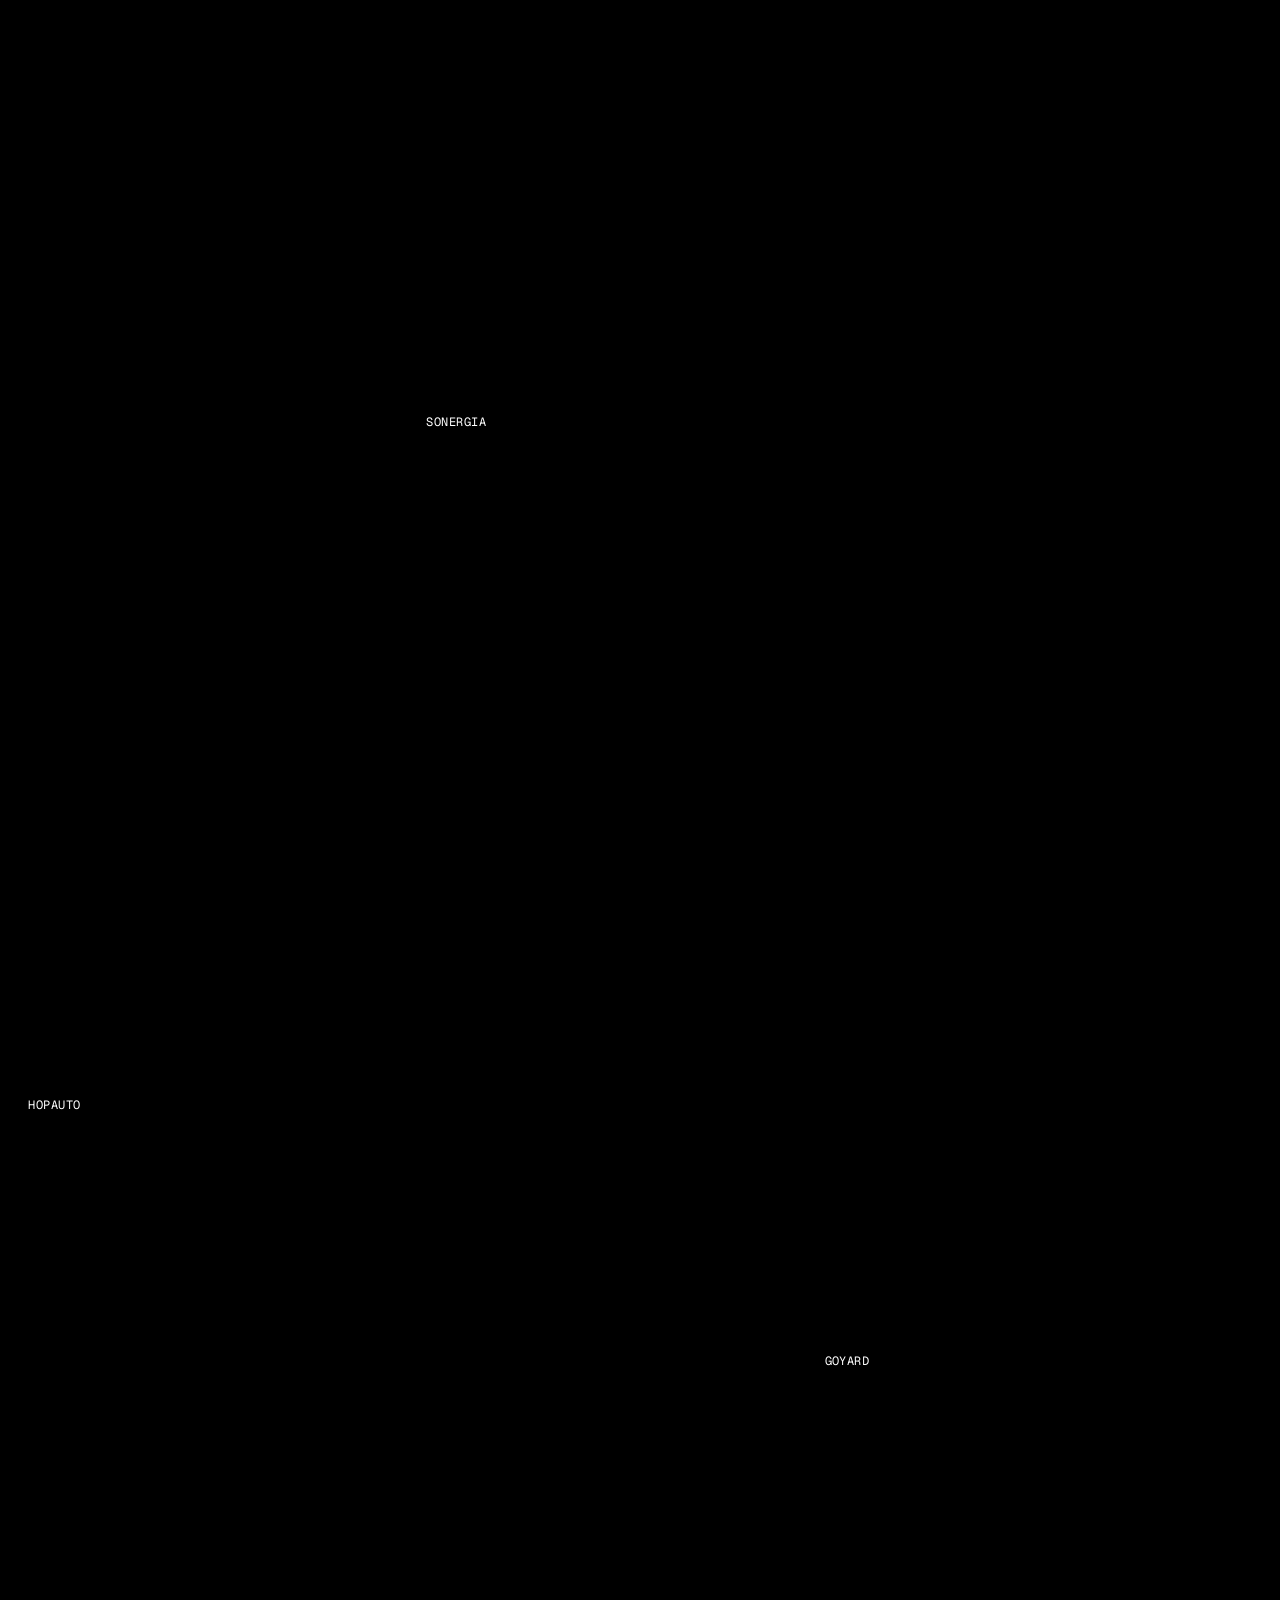
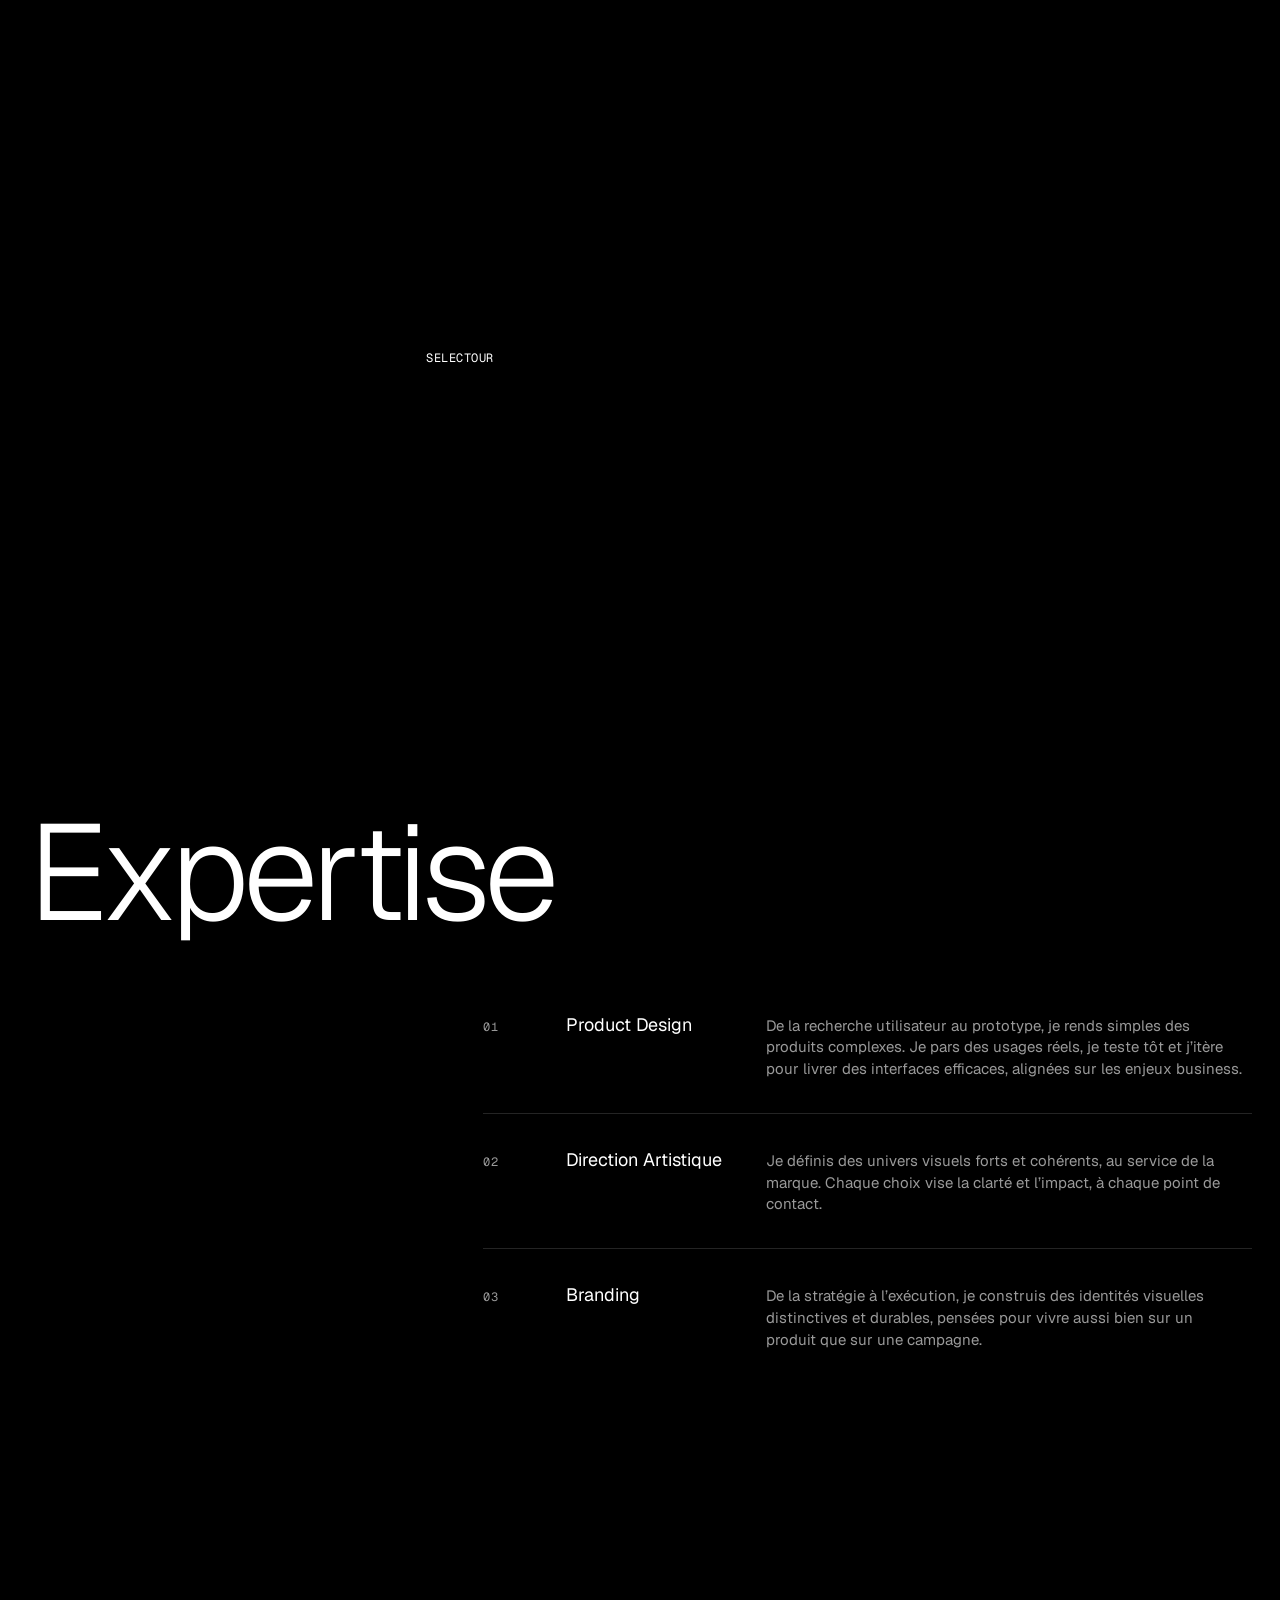
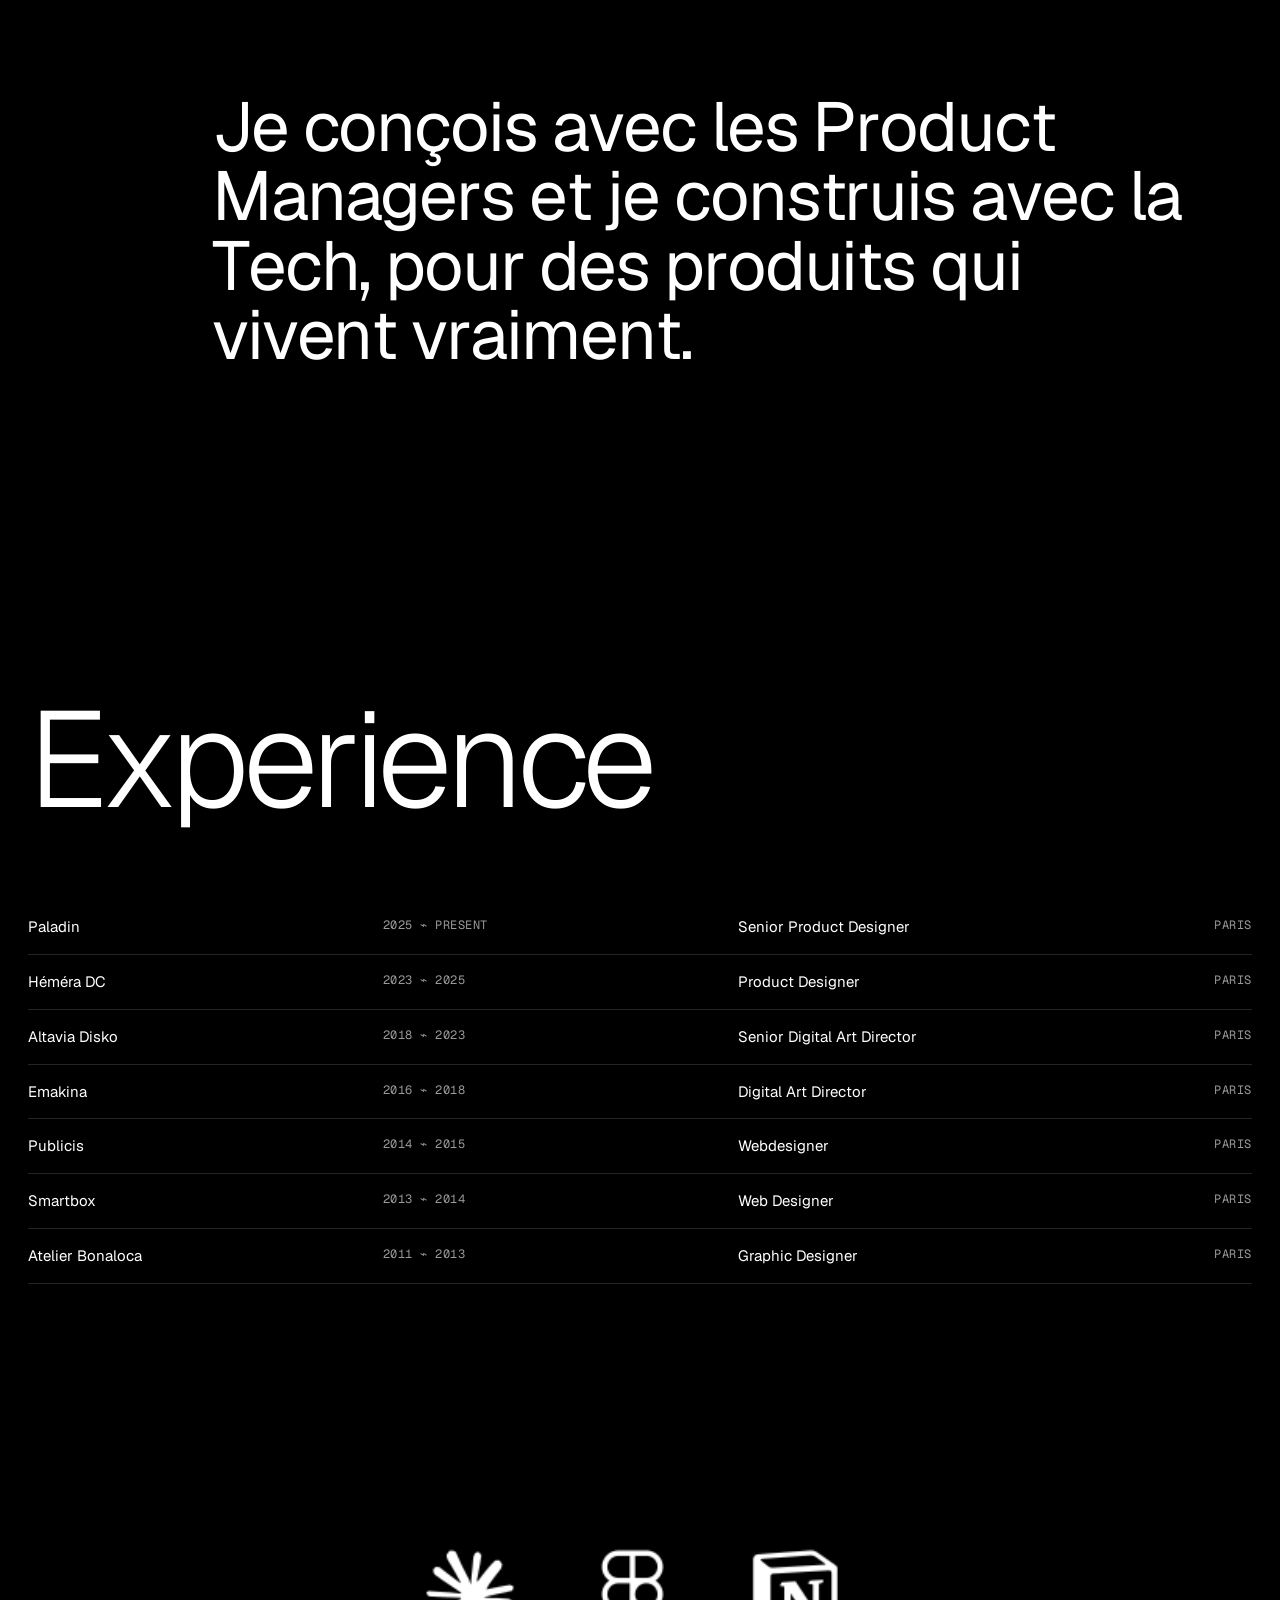
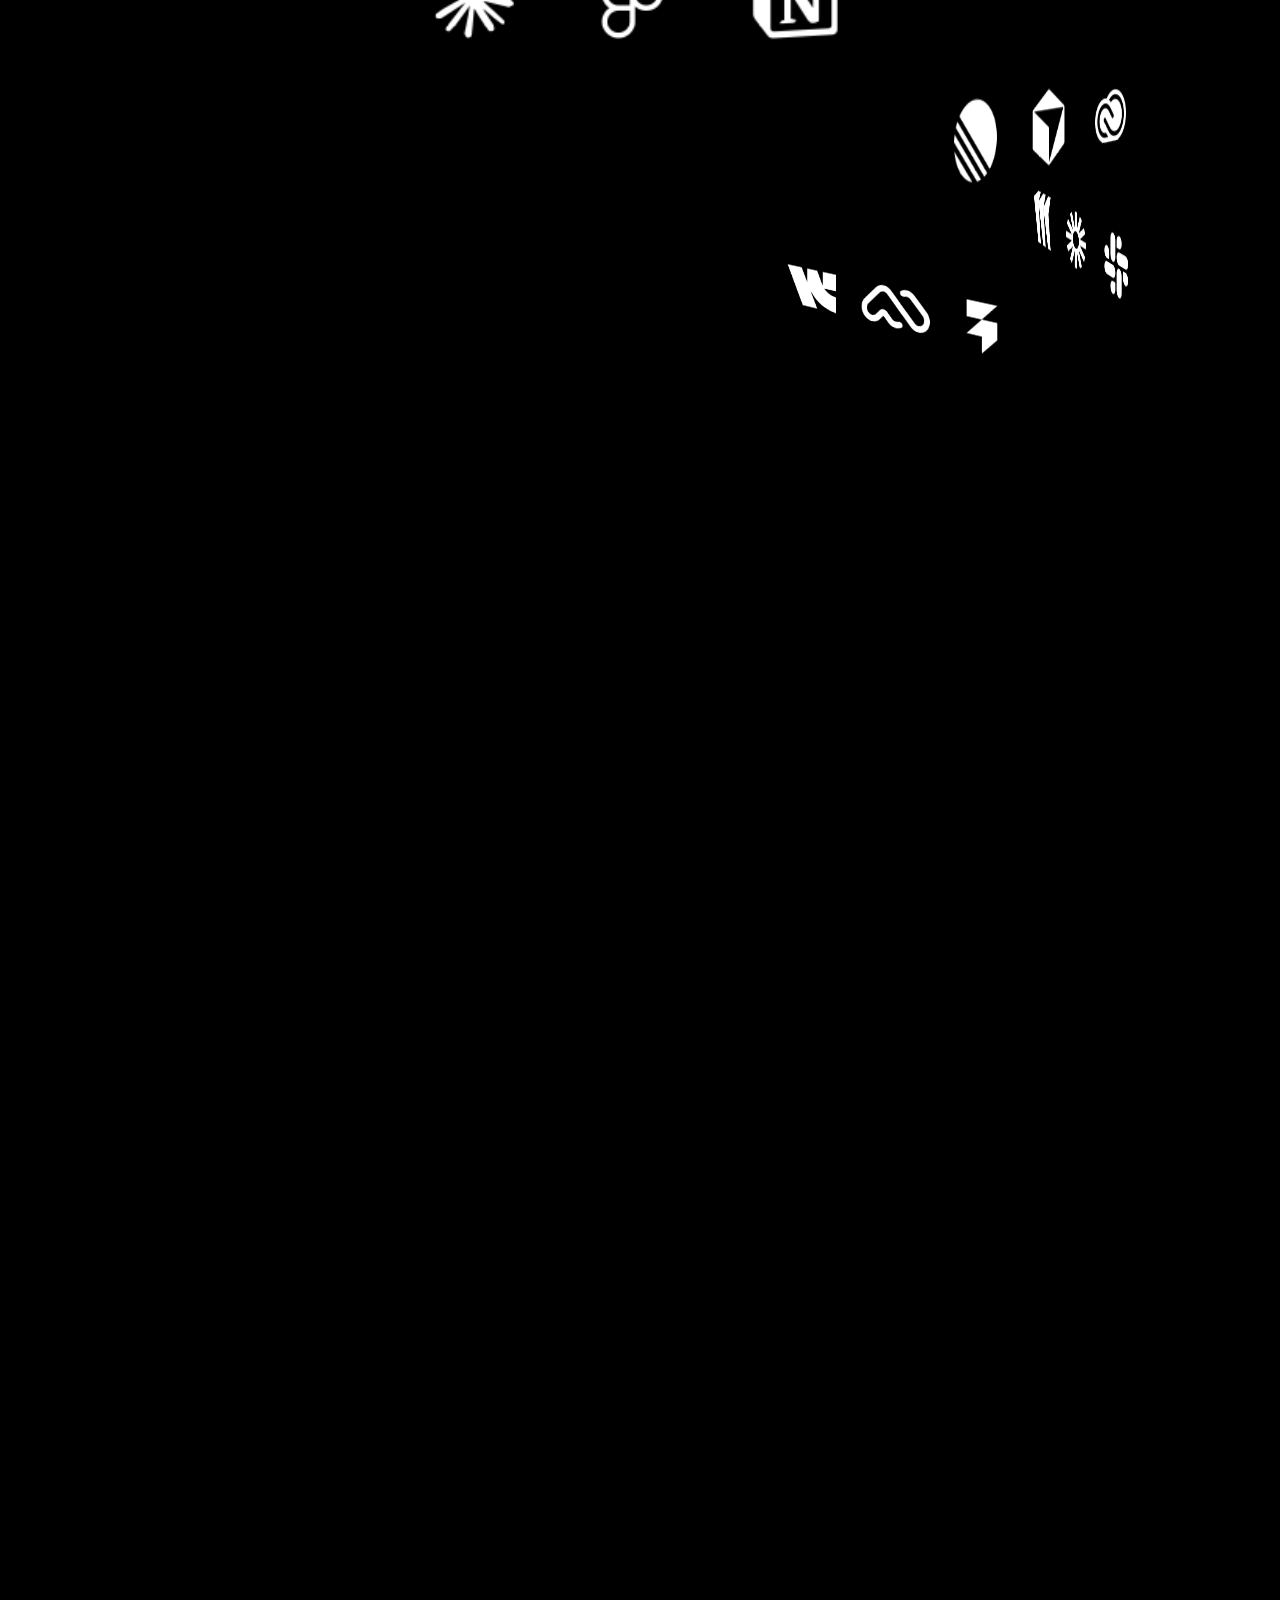
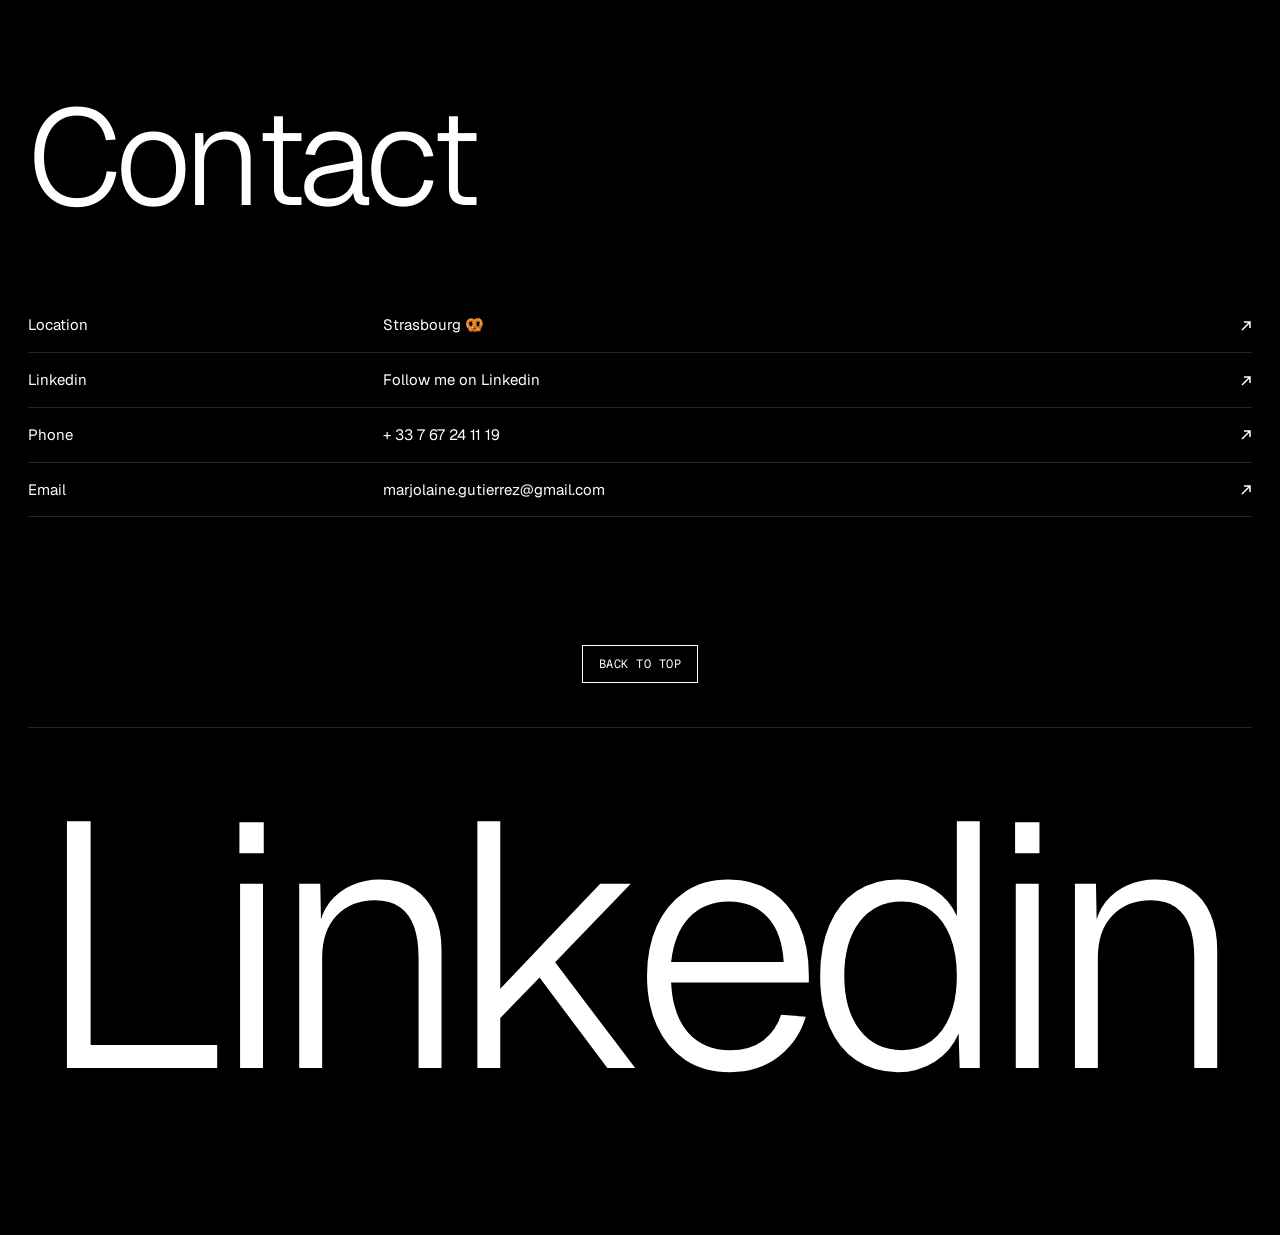
==== commit 916d0f7c: "Bandeau Works : fleurs rapprochées du texte Co-Authored-By: Claude Opus 5.5 <noreply@anthropic.com> " ====
--- a/index.html
+++ b/index.html
@@ -29,6 +29,8 @@
       .contact-rows .c-value { grid-column: 1; grid-row: 2; }
       .contact-rows .arrow { grid-column: 2; grid-row: 1 / 3; }
     }
+    /* Bandeau Works : fleurs plus proches du texte */
+    .marquee-item { gap: clamp(26px, 4.2vw, 66px); padding-right: clamp(26px, 4.2vw, 66px); }
     /* Expertise : textes à la même taille que Experience et Contact */
     .expertise-list li { align-items: baseline; }
     .expertise-list p { font-size: 15px; line-height: 1.45; max-width: 32em; }
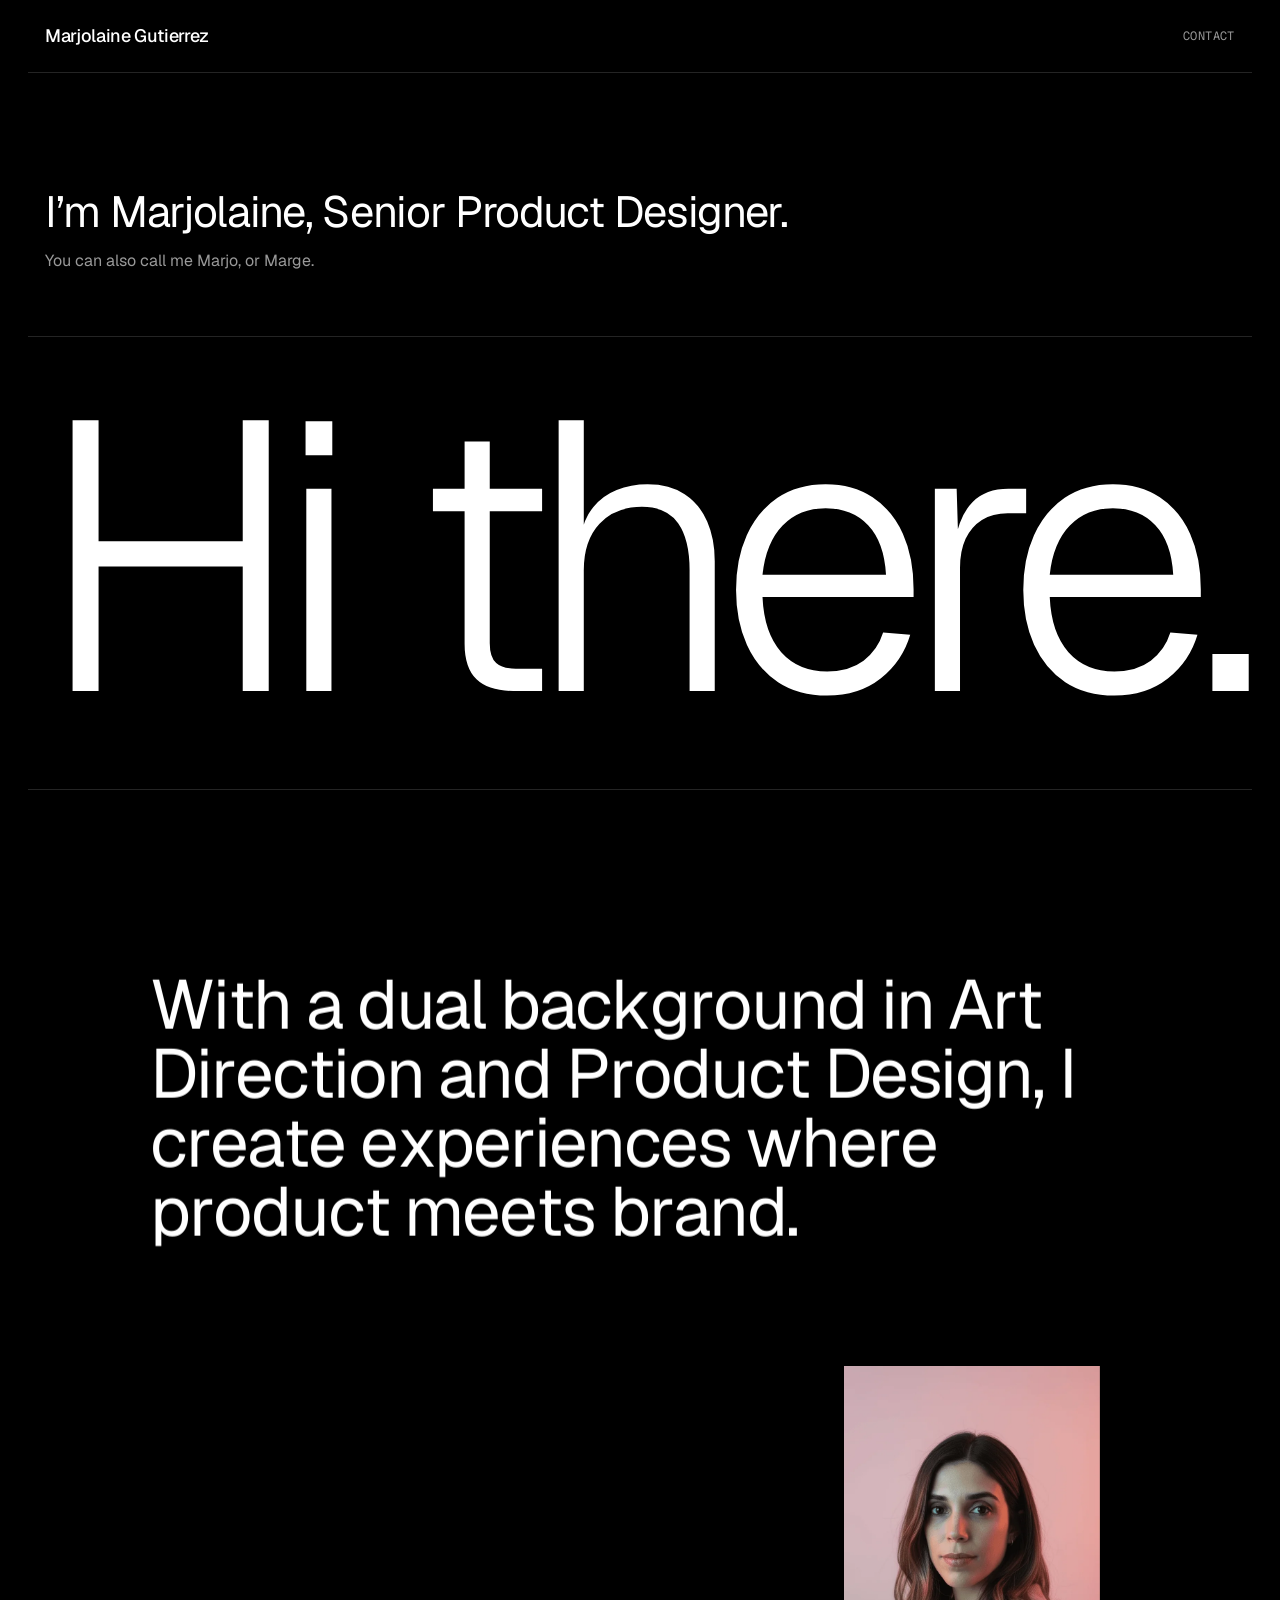
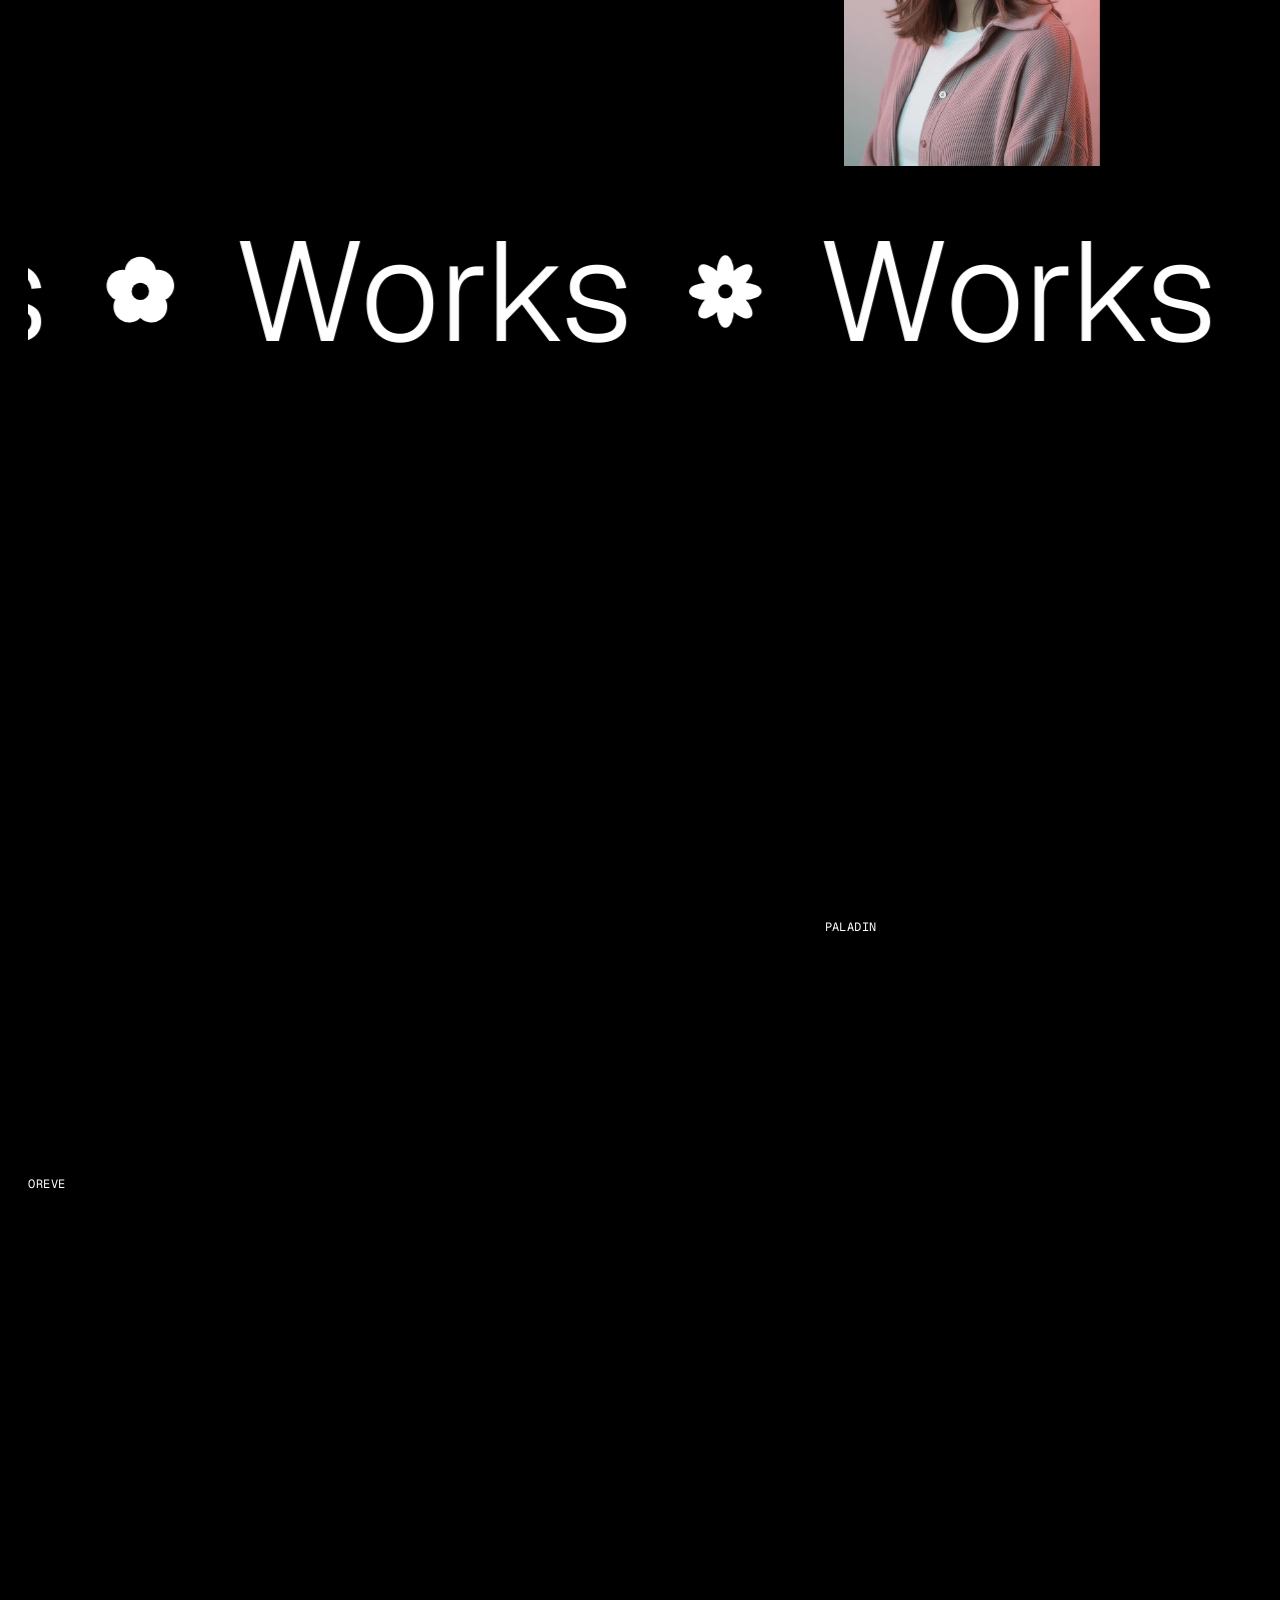
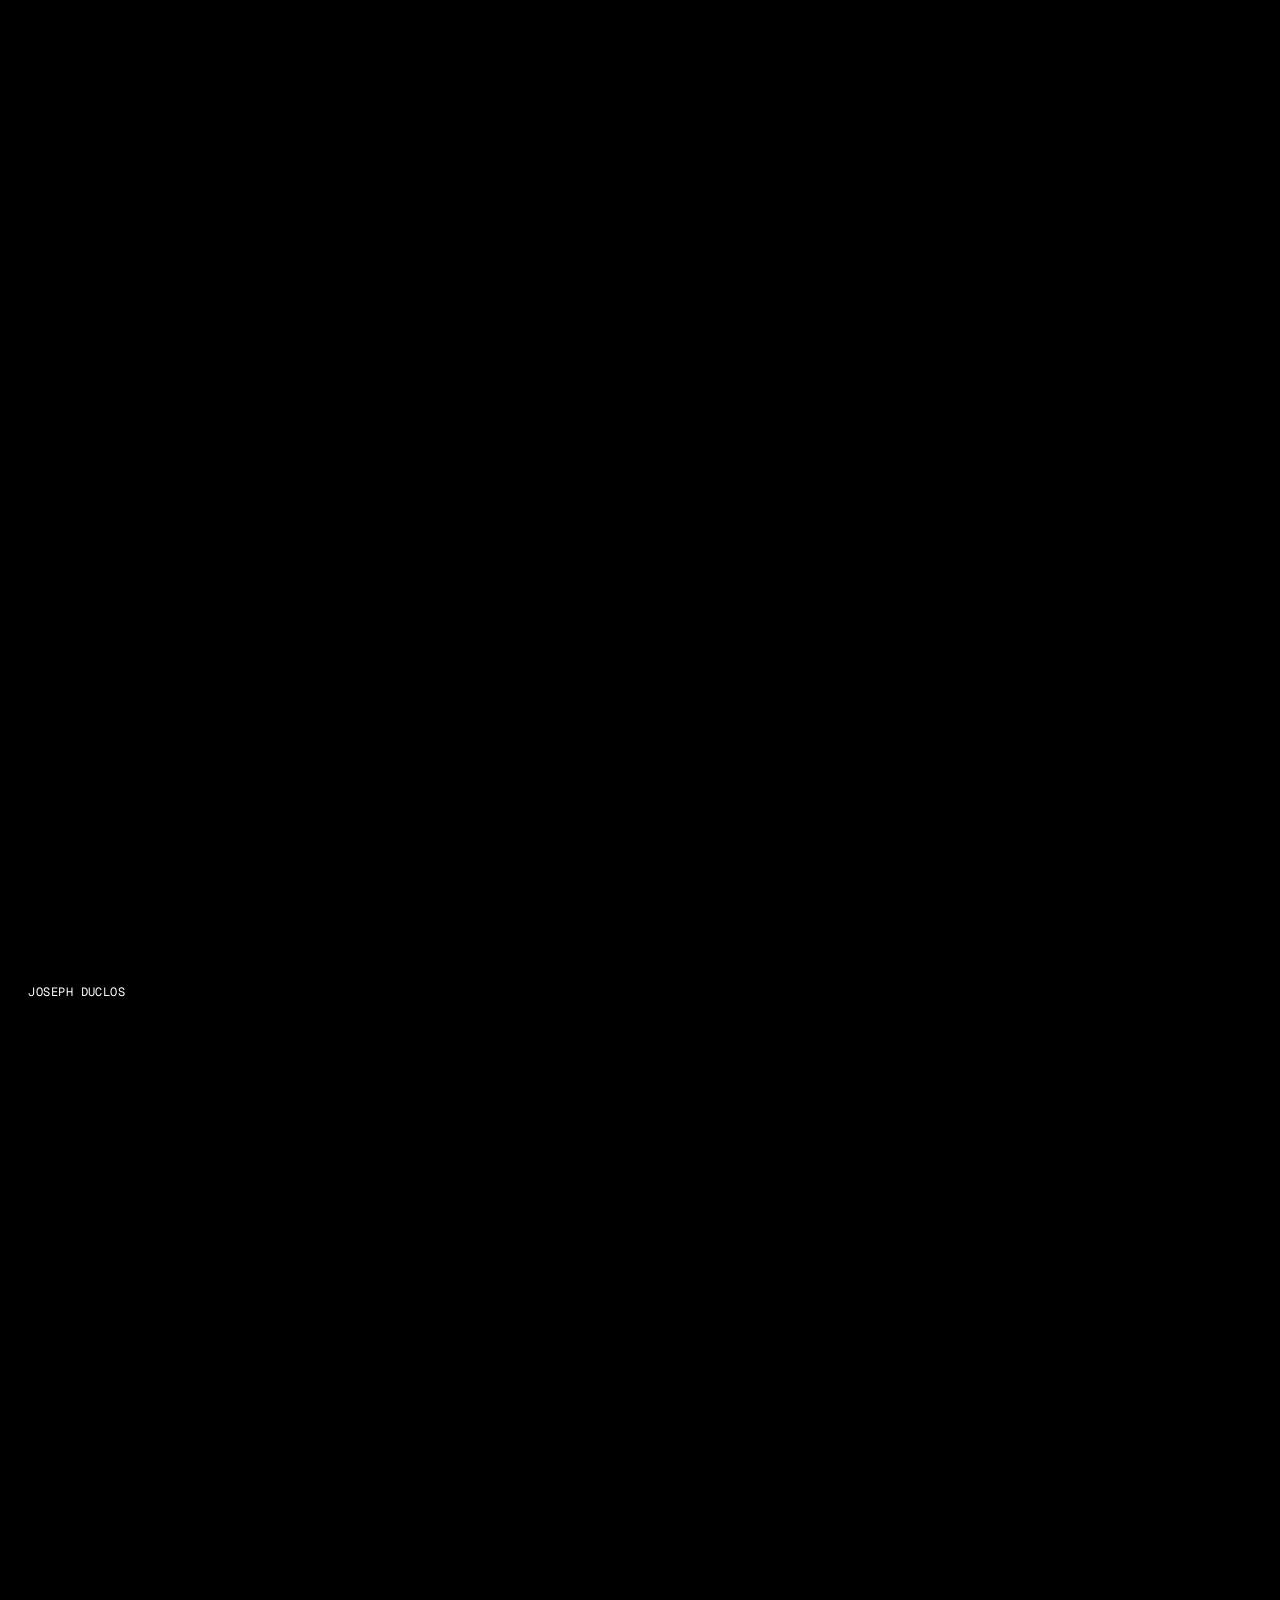
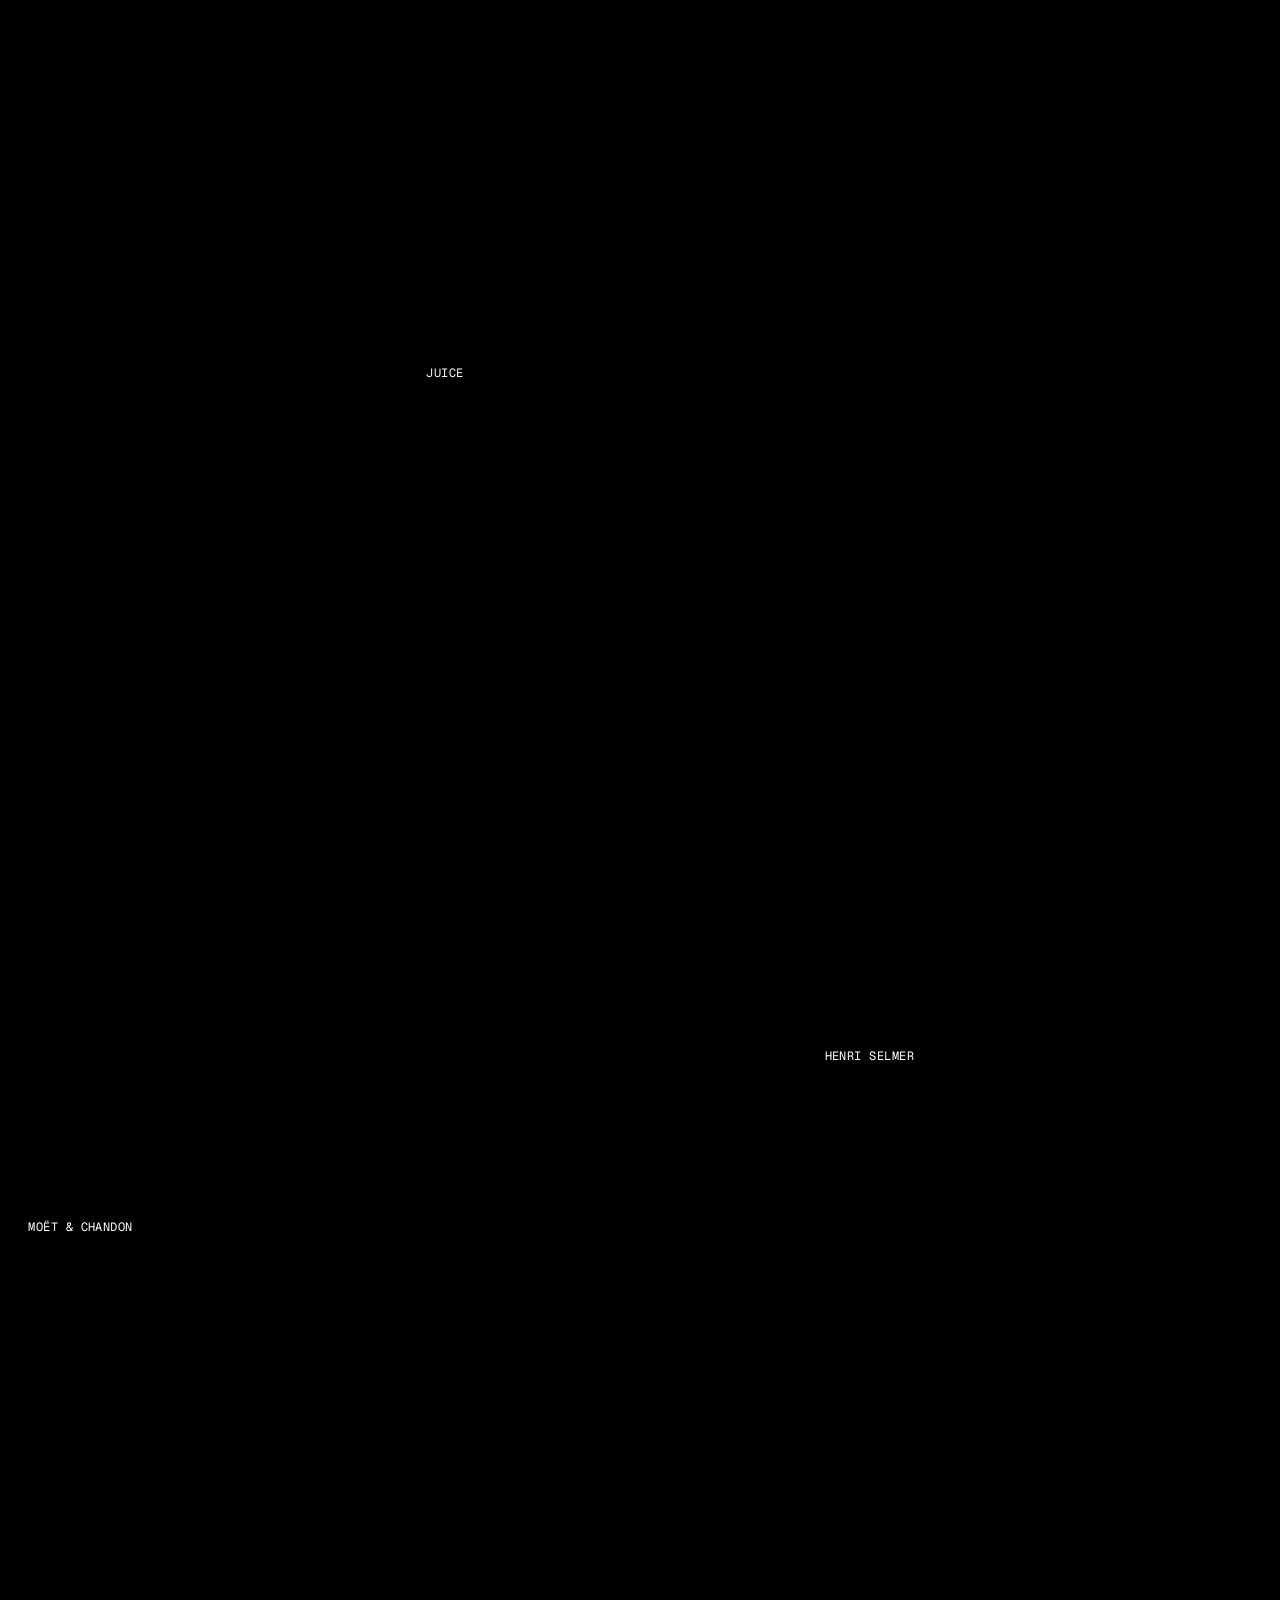
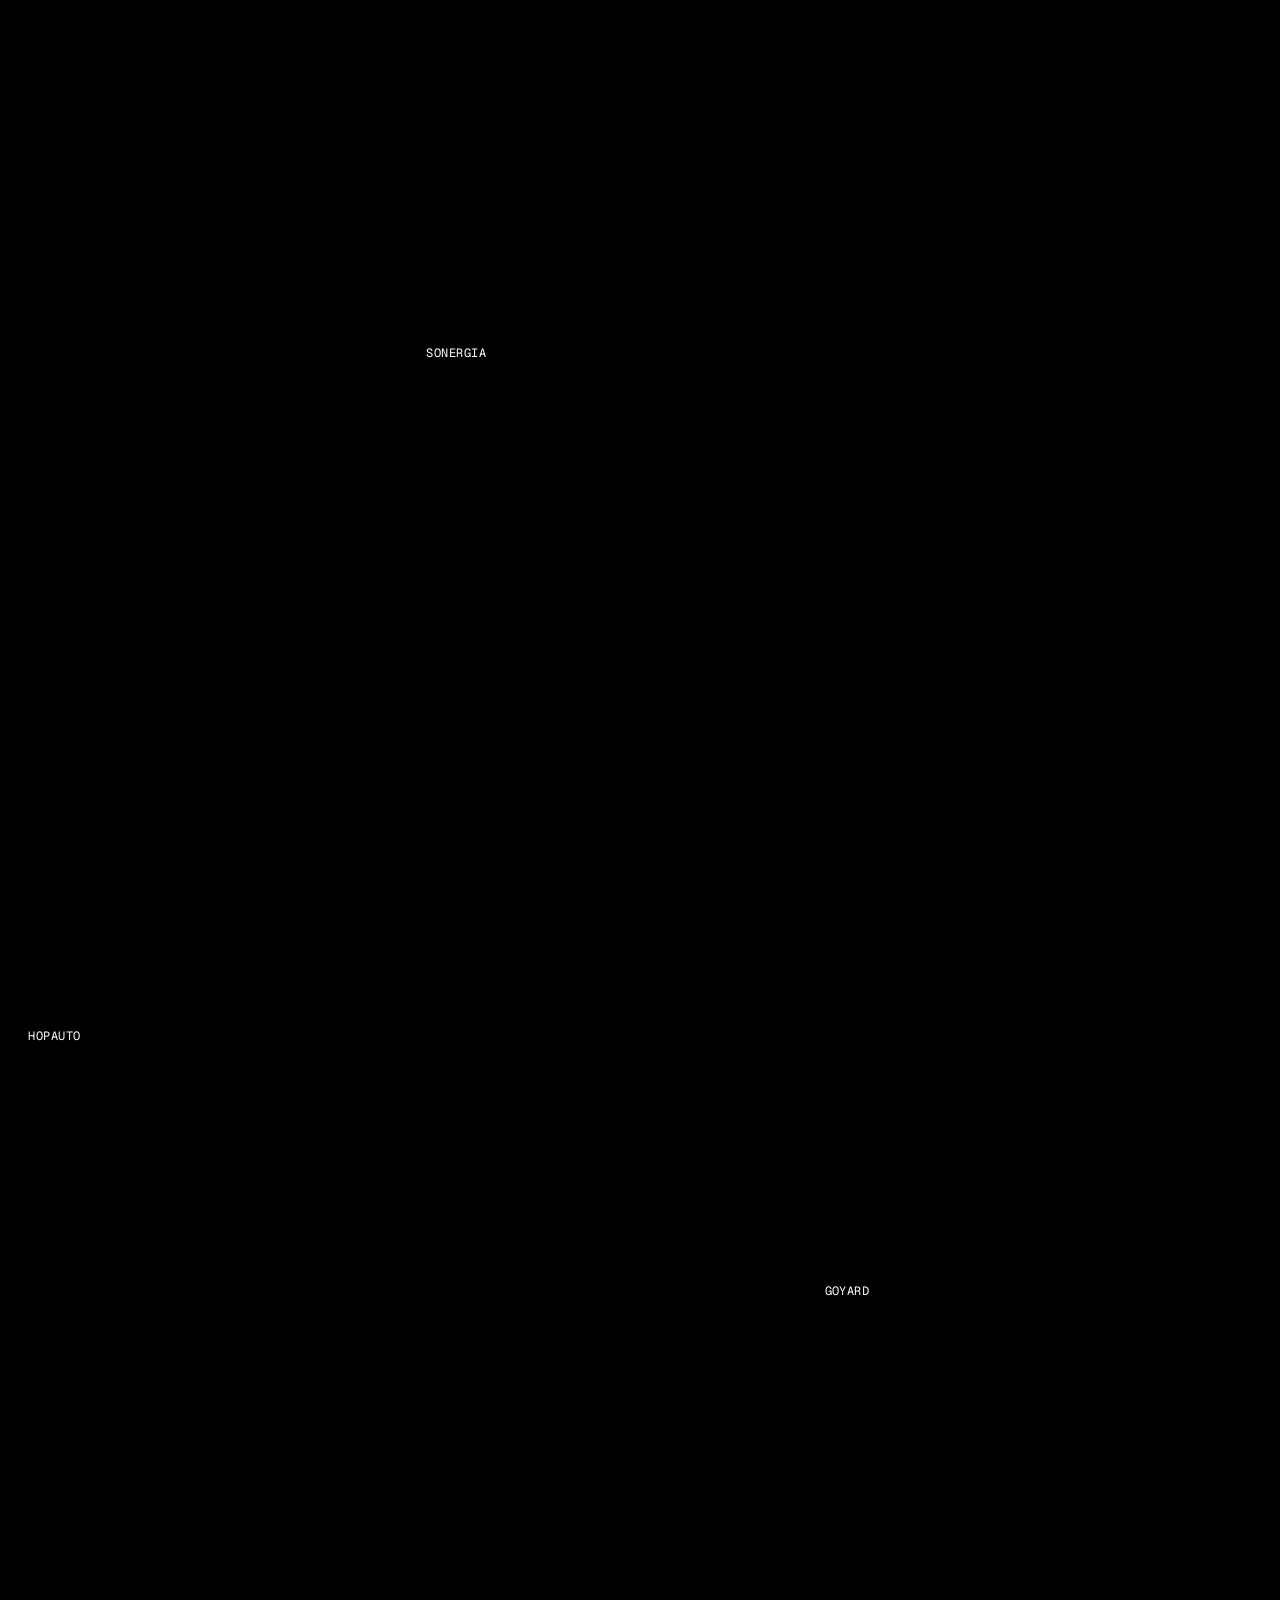
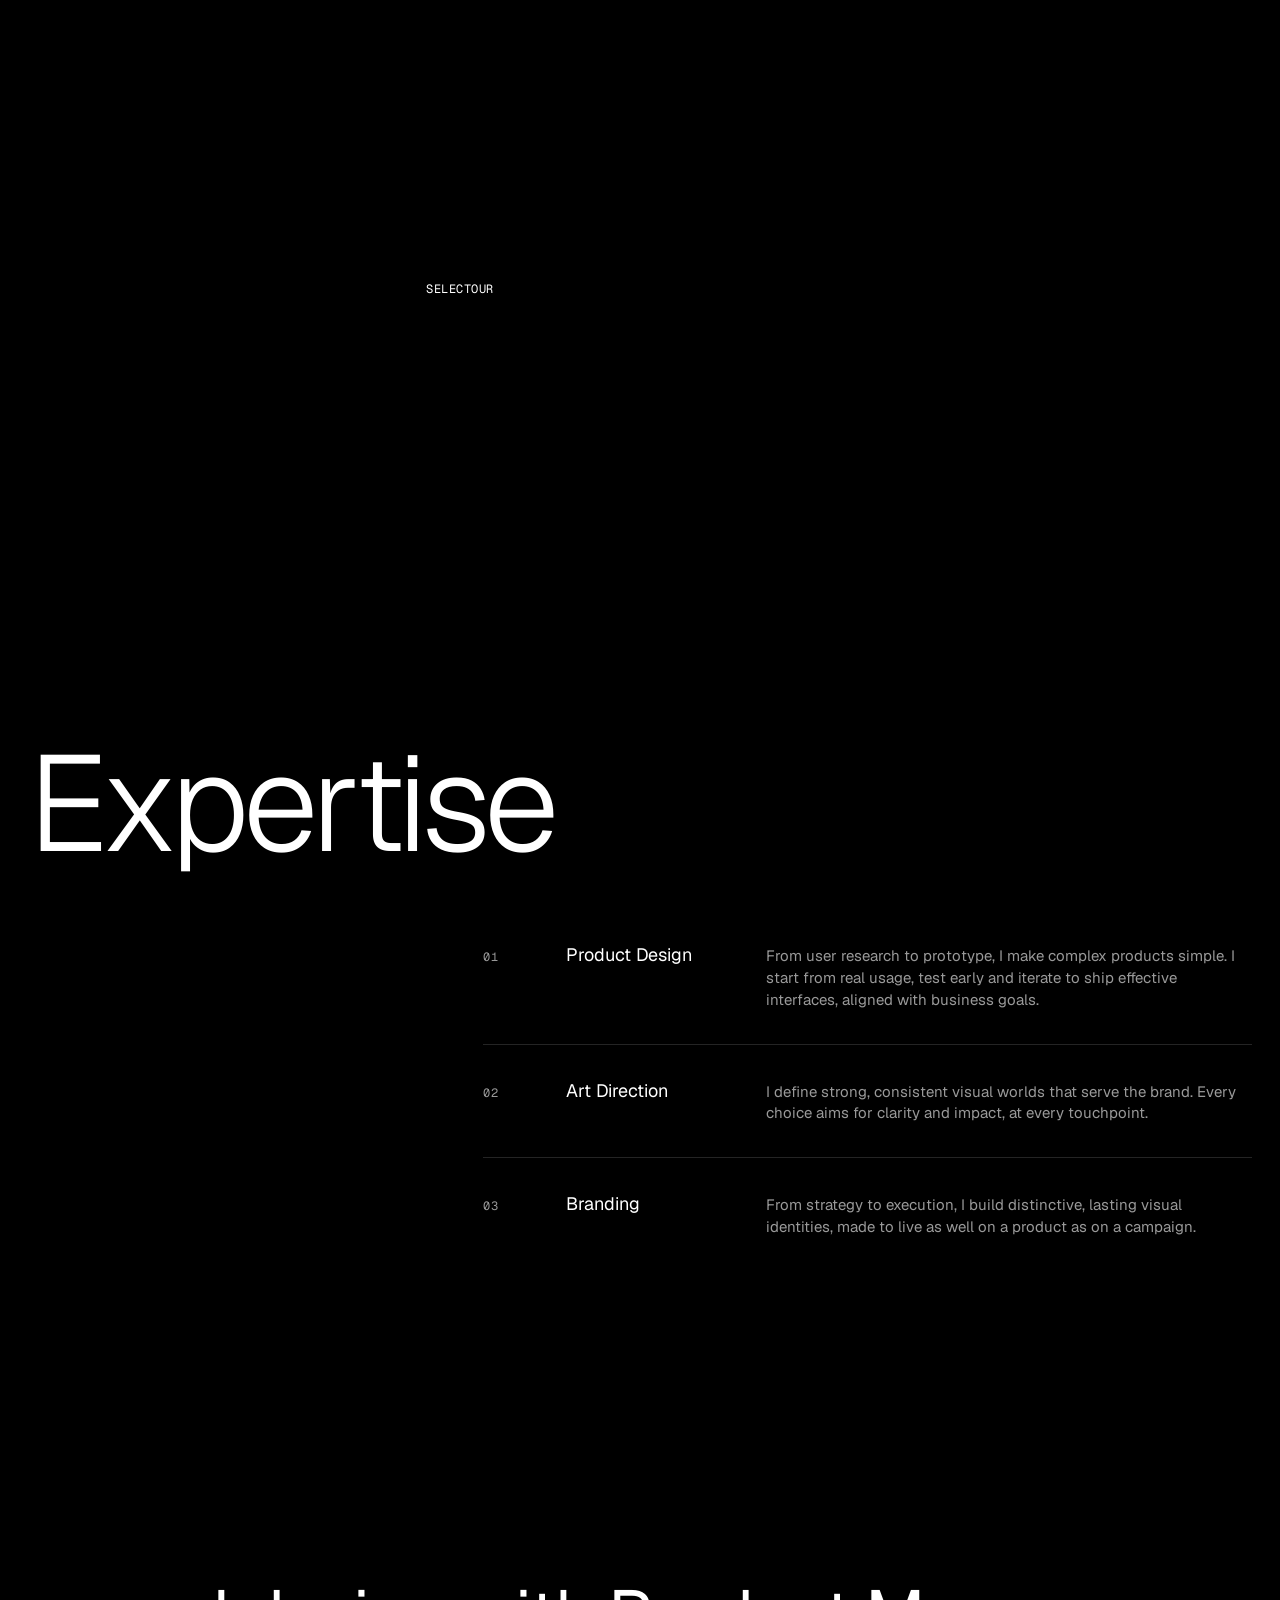
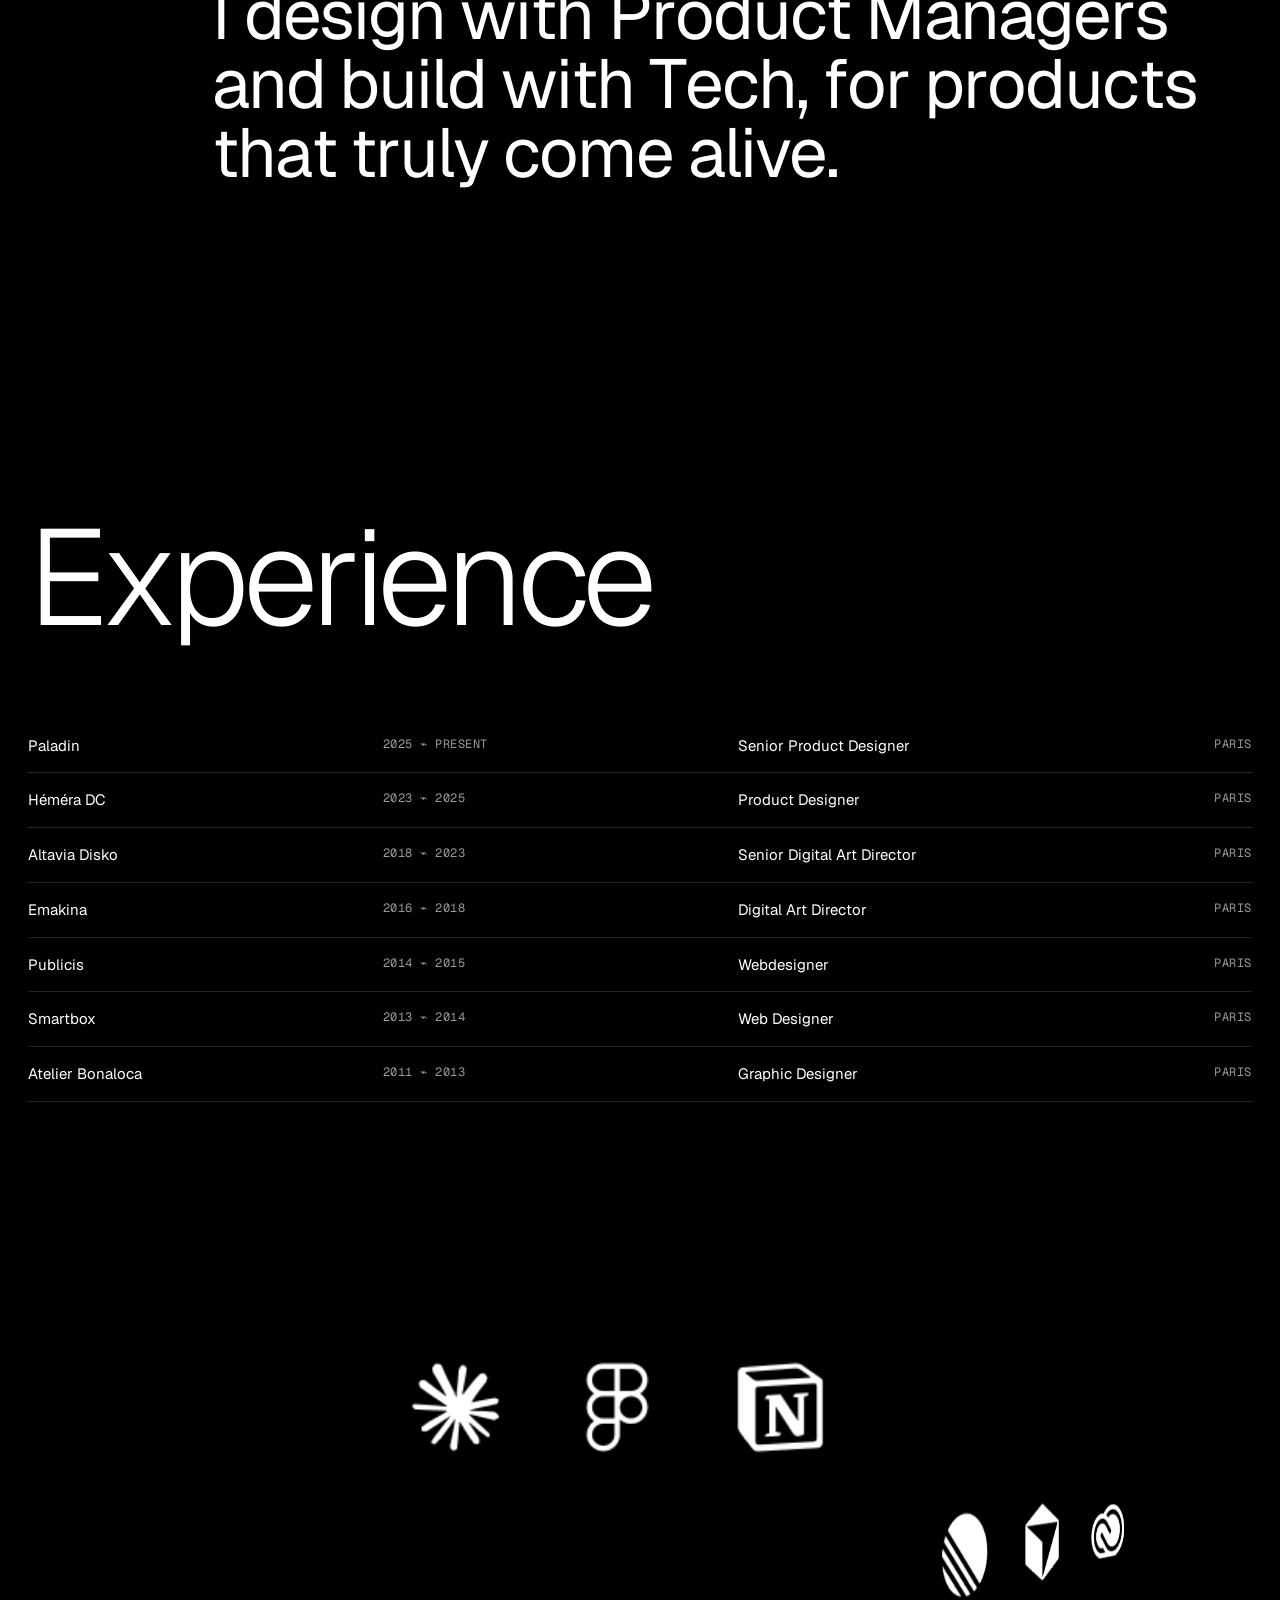
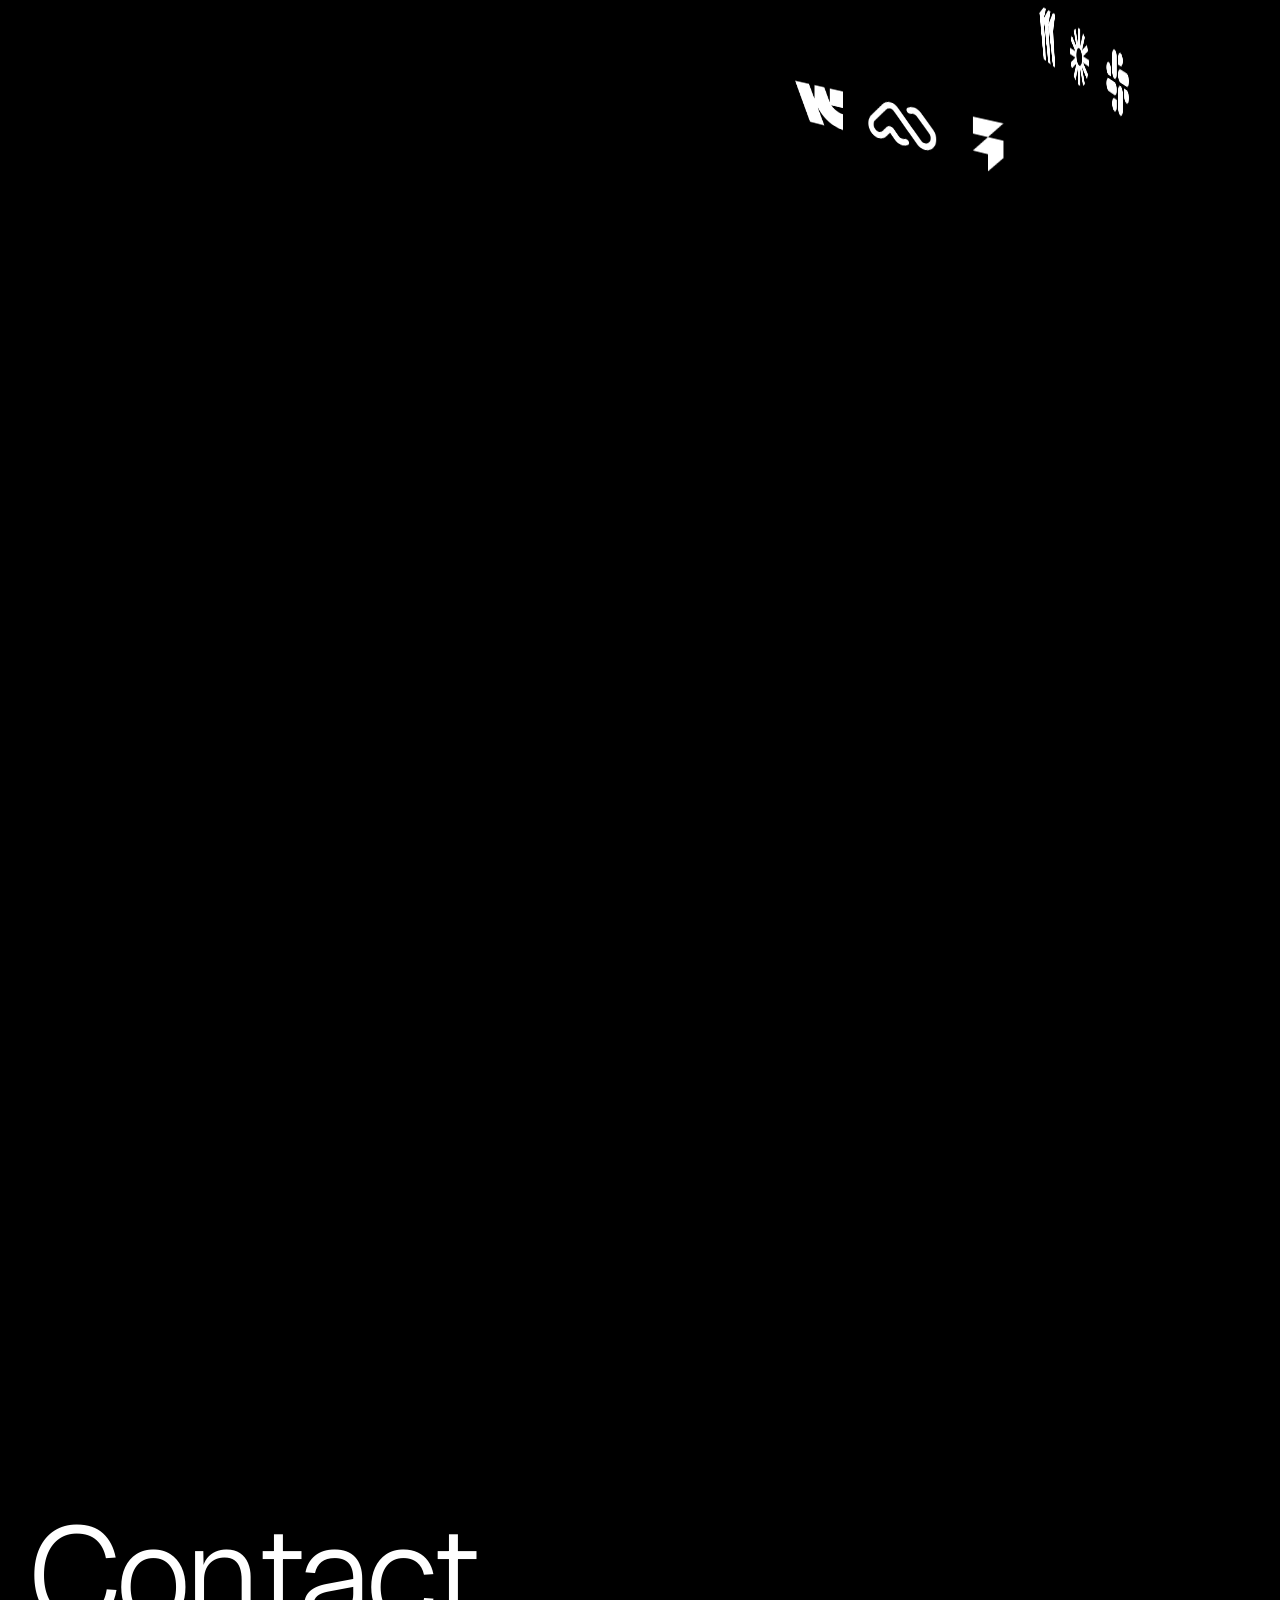
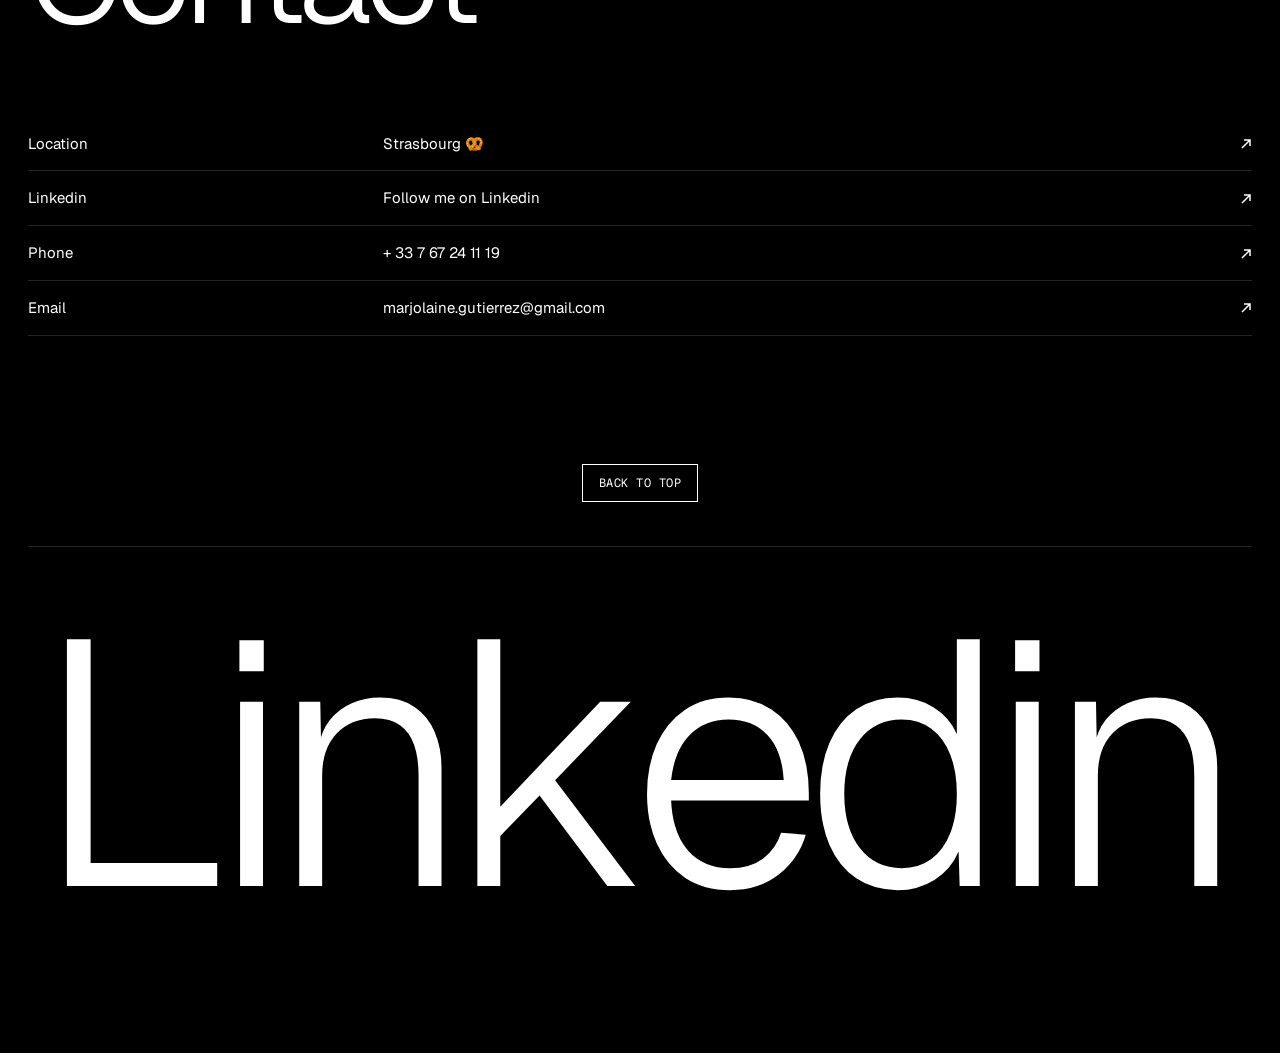
==== commit 8ed03bf6: "Site en anglais (1/4) : home, Juice, hOpauto Co-Authored-By: Claude Opus 5.5 <noreply@anthropic.com>" ====
--- a/index.html
+++ b/index.html
@@ -1,12 +1,12 @@
 <!DOCTYPE html>
-<html lang="fr">
+<html lang="en">
 <head>
   <meta charset="utf-8">
   <meta name="viewport" content="width=device-width, initial-scale=1">
   <title>Marjolaine Gutierrez・Senior Product Designer</title>
-  <meta name="description" content="Senior Product Designer à Paris. Double expertise en Direction Artistique et Product Design, au croisement du produit et de la marque.">
+  <meta name="description" content="Senior Product Designer in Paris. Dual expertise in Art Direction and Product Design, where product meets brand.">
   <meta property="og:title" content="Marjolaine Gutierrez・Senior Product Designer">
-  <meta property="og:description" content="Double expertise en Direction Artistique et Product Design.">
+  <meta property="og:description" content="Dual expertise in Art Direction and Product Design.">
   <meta property="og:image" content="https://marjolainegutierrez.fr/assets/images/portrait.webp">
   <link rel="preload" href="assets/fonts/geist.woff2" as="font" type="font/woff2" crossorigin>
   <link rel="icon" href="data:image/svg+xml,%3Csvg xmlns=%22http://www.w3.org/2000/svg%22 viewBox=%220 0 100 100%22%3E%3Ctext y=%22.9em%22 font-size=%2290%22%3E%F0%9F%8C%9A%3C/text%3E%3C/svg%3E">
@@ -47,7 +47,7 @@
   <header class="site-header wrap">
     <div class="bar">
       <a href="index.html" class="logo gothic">Marjolaine Gutierrez</a>
-      <nav class="nav" aria-label="Navigation principale">
+      <nav class="nav" aria-label="Main navigation">
         <a href="#contact"><span data-roll>Contact</span></a>
       </nav>
     </div>
@@ -57,8 +57,8 @@
   <main>
     <section class="hero wrap">
       <div class="hero-intro">
-        <h1>Je suis Marjolaine, Senior Product Designer.</h1>
-        <p>Tu peux aussi m’appeler Marjo, ou Marge.</p>
+        <h1>I’m Marjolaine, Senior Product Designer.</h1>
+        <p>You can also call me Marjo, or Marge.</p>
       </div>
       <hr class="rule">
       <div class="hero-name">
@@ -68,9 +68,9 @@
     </section>
 
     <section class="statement-section wrap">
-      <p class="statement">Forte d’une double expertise en Direction Artistique et en Product Design, je crée des expériences au croisement du produit et de la marque.</p>
+      <p class="statement">With a dual background in Art Direction and Product Design, I create experiences where product meets brand.</p>
       <div class="about-portrait"><div class="media" data-reveal="image">
-        <img src="assets/images/portrait.webp" alt="Portrait de Marjolaine Gutierrez" width="326" height="400"></div>
+        <img src="assets/images/portrait.webp" alt="Portrait of Marjolaine Gutierrez" width="326" height="400"></div>
       </div>
     </section>
 
@@ -152,23 +152,23 @@
         <li>
           <span class="num">01</span>
           <h3>Product Design</h3>
-          <p>De la recherche utilisateur au prototype, je rends simples des produits complexes. Je pars des usages réels, je teste tôt et j’itère pour livrer des interfaces efficaces, alignées sur les enjeux business.</p>
+          <p>From user research to prototype, I make complex products simple. I start from real usage, test early and iterate to ship effective interfaces, aligned with business goals.</p>
         </li>
         <li>
           <span class="num">02</span>
-          <h3>Direction Artistique</h3>
-          <p>Je définis des univers visuels forts et cohérents, au service de la marque. Chaque choix vise la clarté et l’impact, à chaque point de contact.</p>
+          <h3>Art Direction</h3>
+          <p>I define strong, consistent visual worlds that serve the brand. Every choice aims for clarity and impact, at every touchpoint.</p>
         </li>
         <li>
           <span class="num">03</span>
           <h3>Branding</h3>
-          <p>De la stratégie à l’exécution, je construis des identités visuelles distinctives et durables, pensées pour vivre aussi bien sur un produit que sur une campagne.</p>
+          <p>From strategy to execution, I build distinctive, lasting visual identities, made to live as well on a product as on a campaign.</p>
         </li>
       </ol>
     </section>
 
     <section class="statement-section wrap">
-      <p class="statement statement--narrow">Je conçois avec les Product Managers et je construis avec la Tech, pour des produits qui vivent vraiment.</p>
+      <p class="statement statement--narrow">I design with Product Managers and build with Tech, for products that truly come alive.</p>
     </section>
 
     <section class="section wrap" aria-labelledby="experience">
@@ -184,7 +184,7 @@
         </ul>
     </section>
 
-    <section class="tools" aria-label="Outils">
+    <section class="tools" aria-label="Tools">
       <div class="tools-track">
         <div class="tools-sticky">
           <div class="helix-scale">
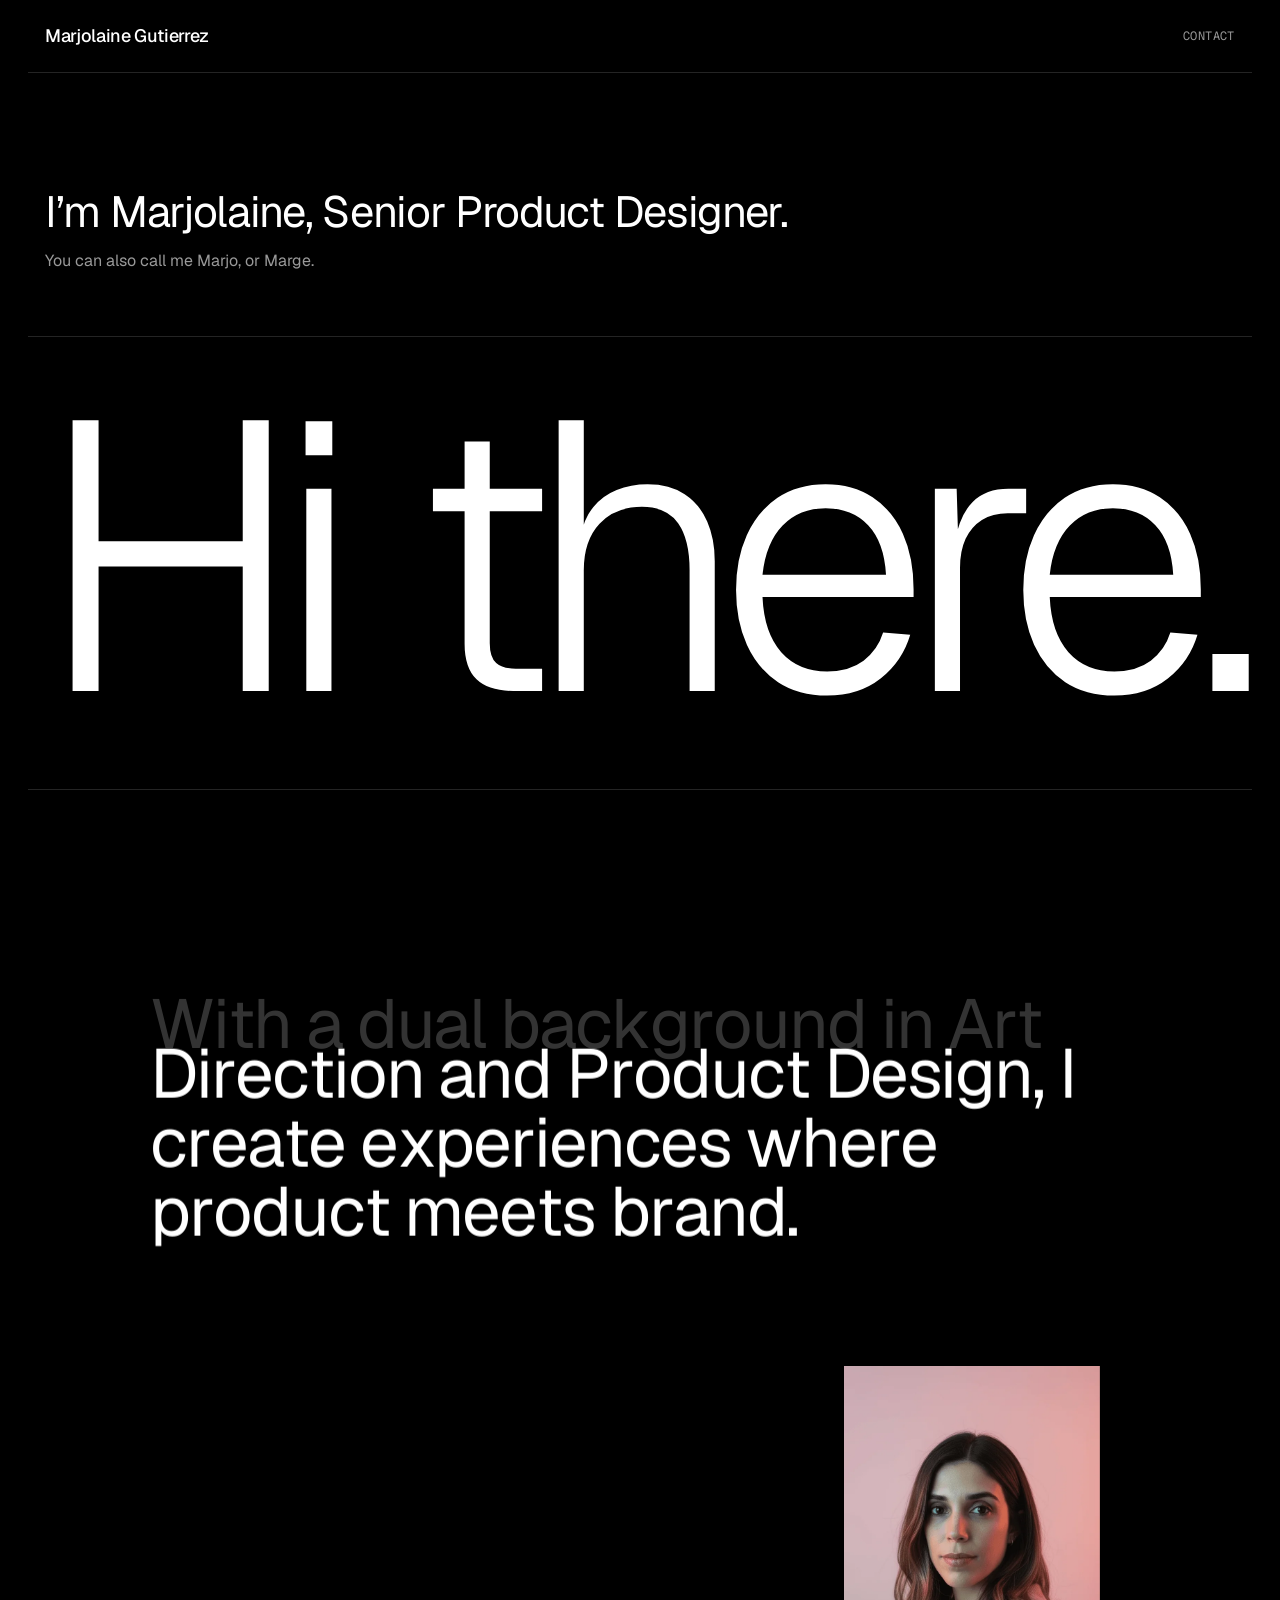
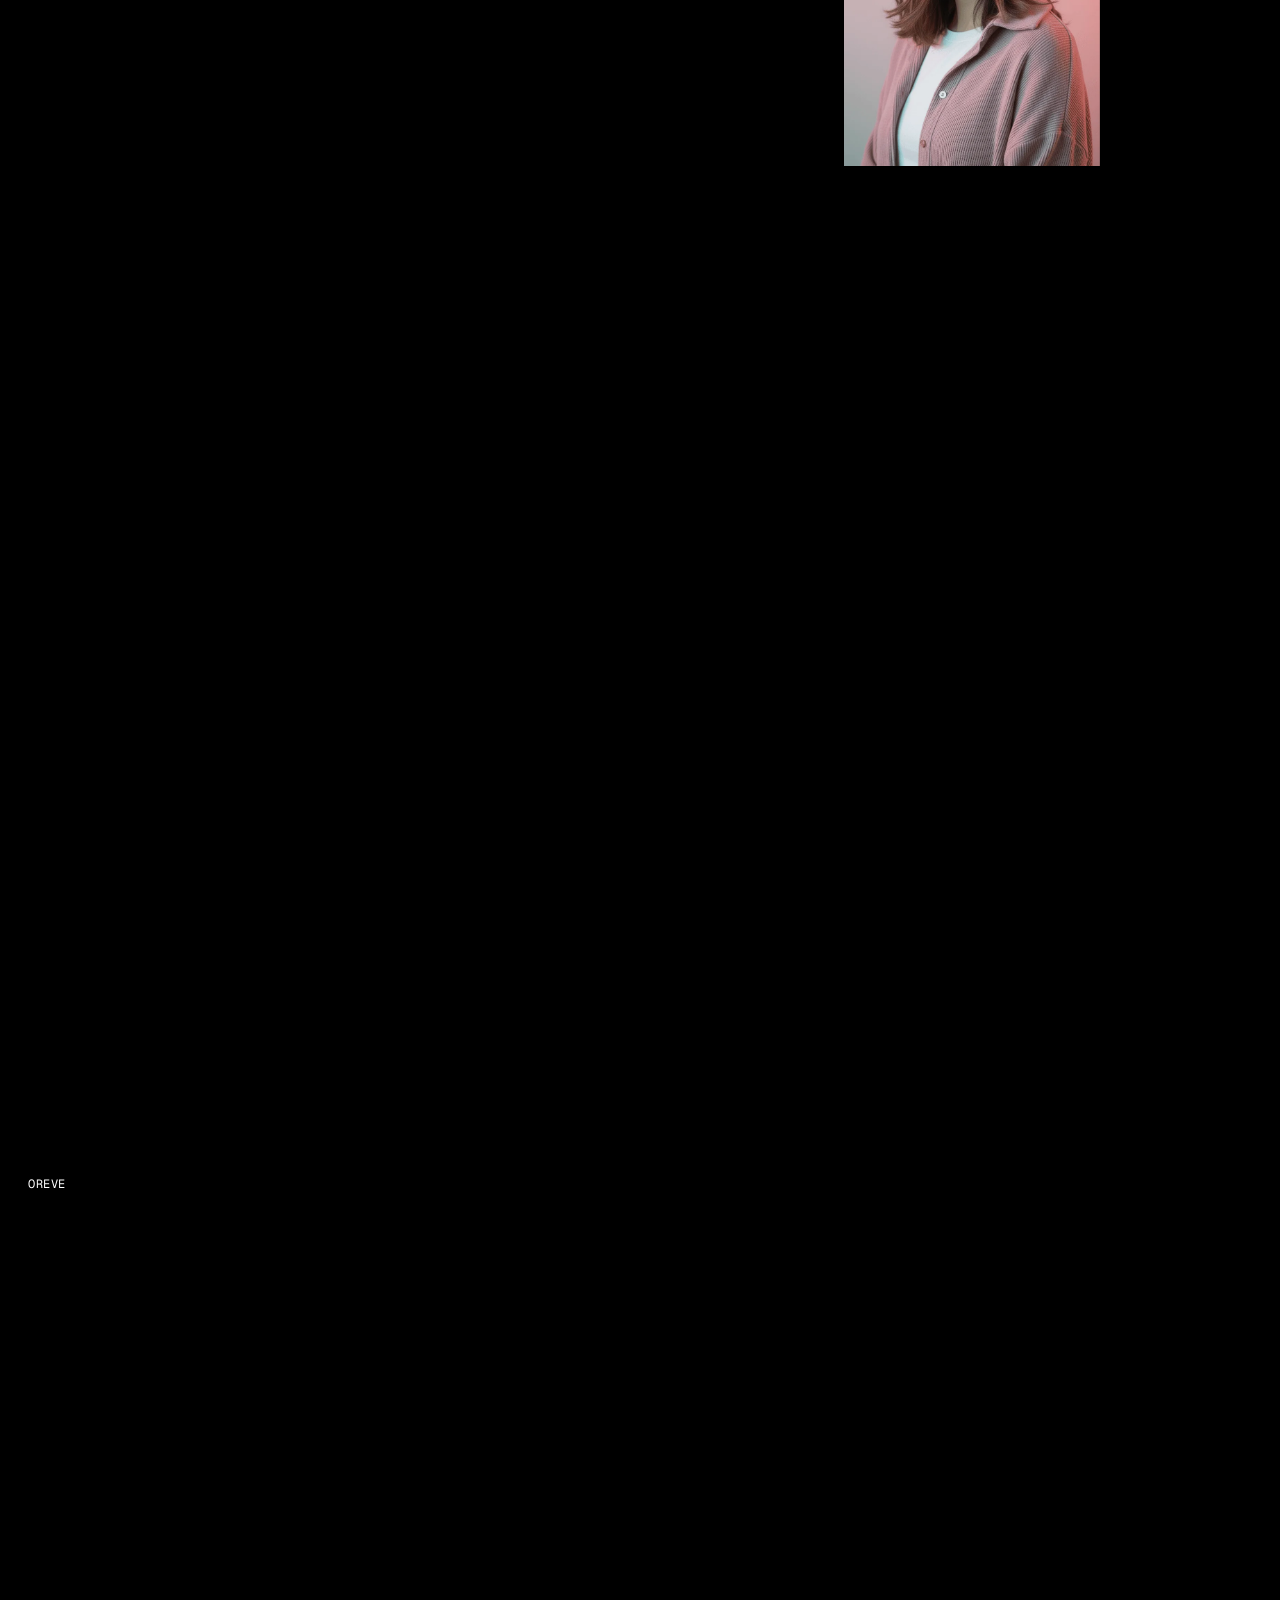
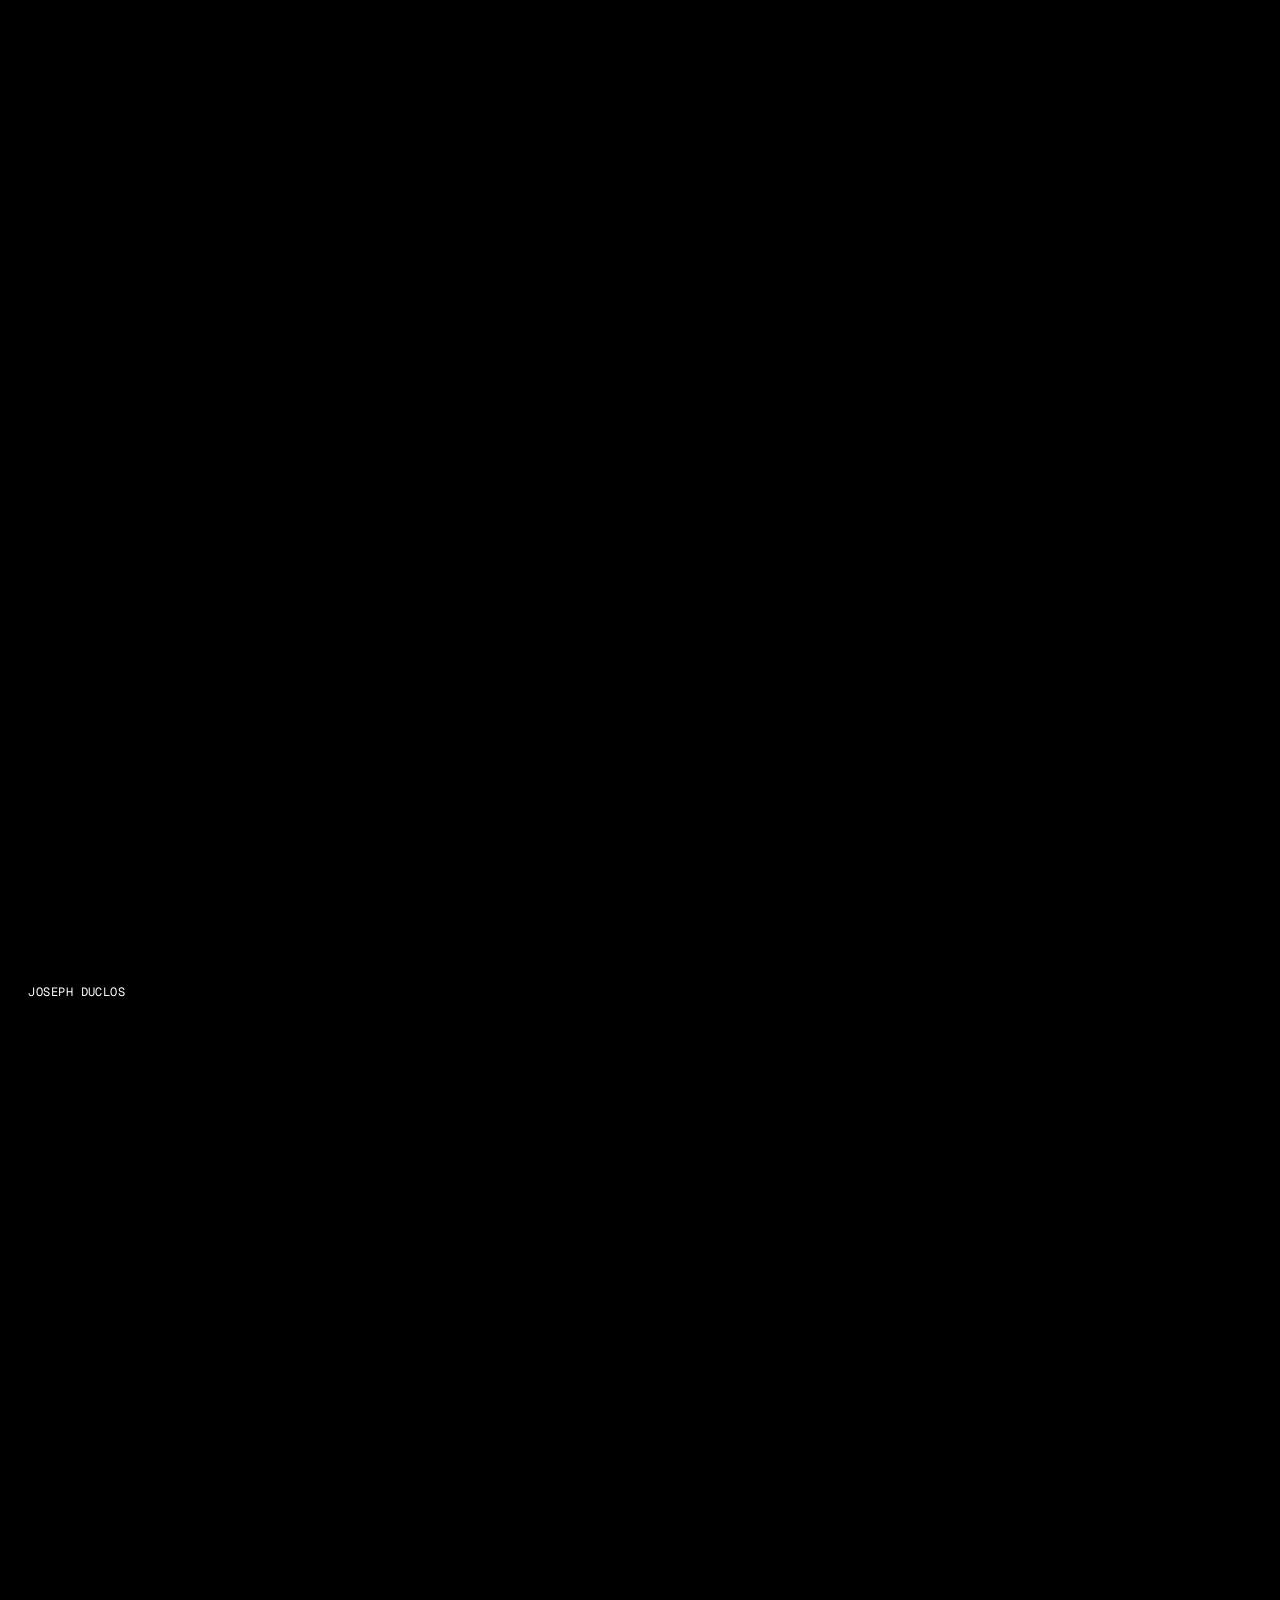
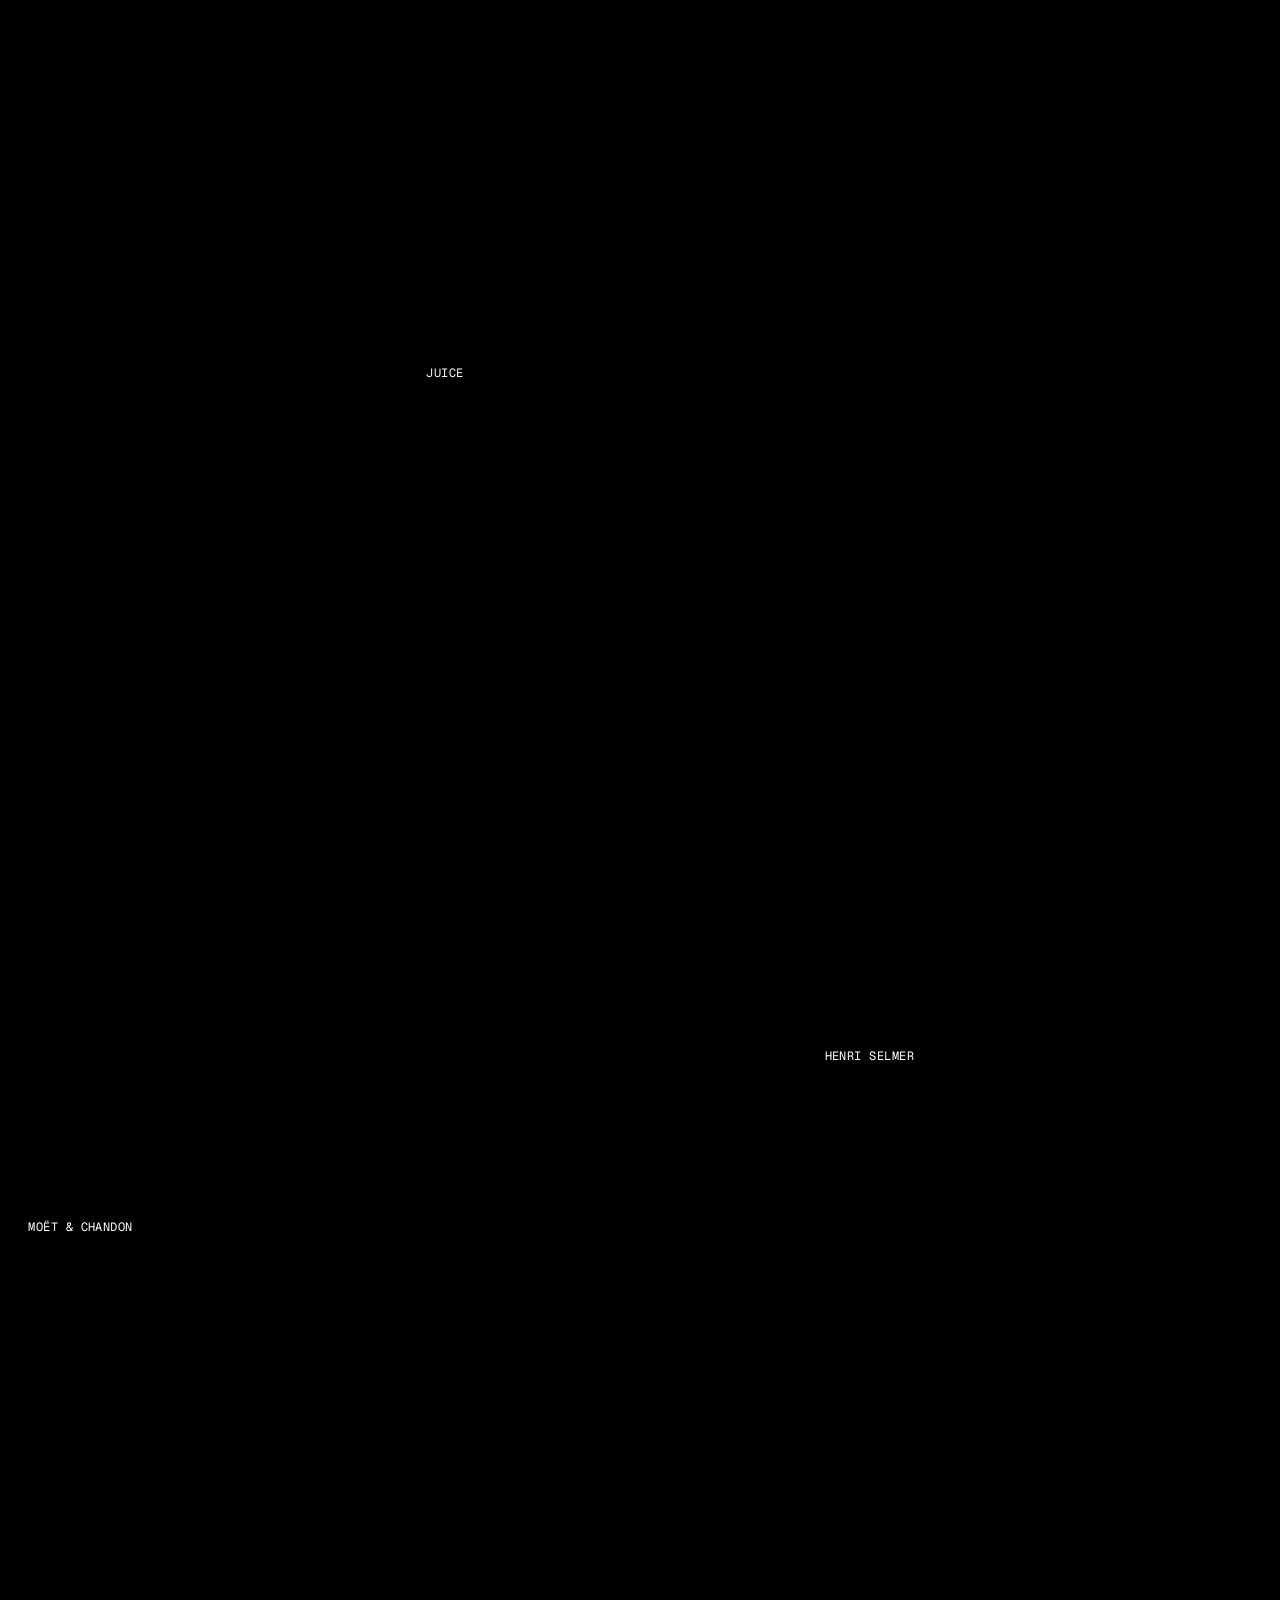
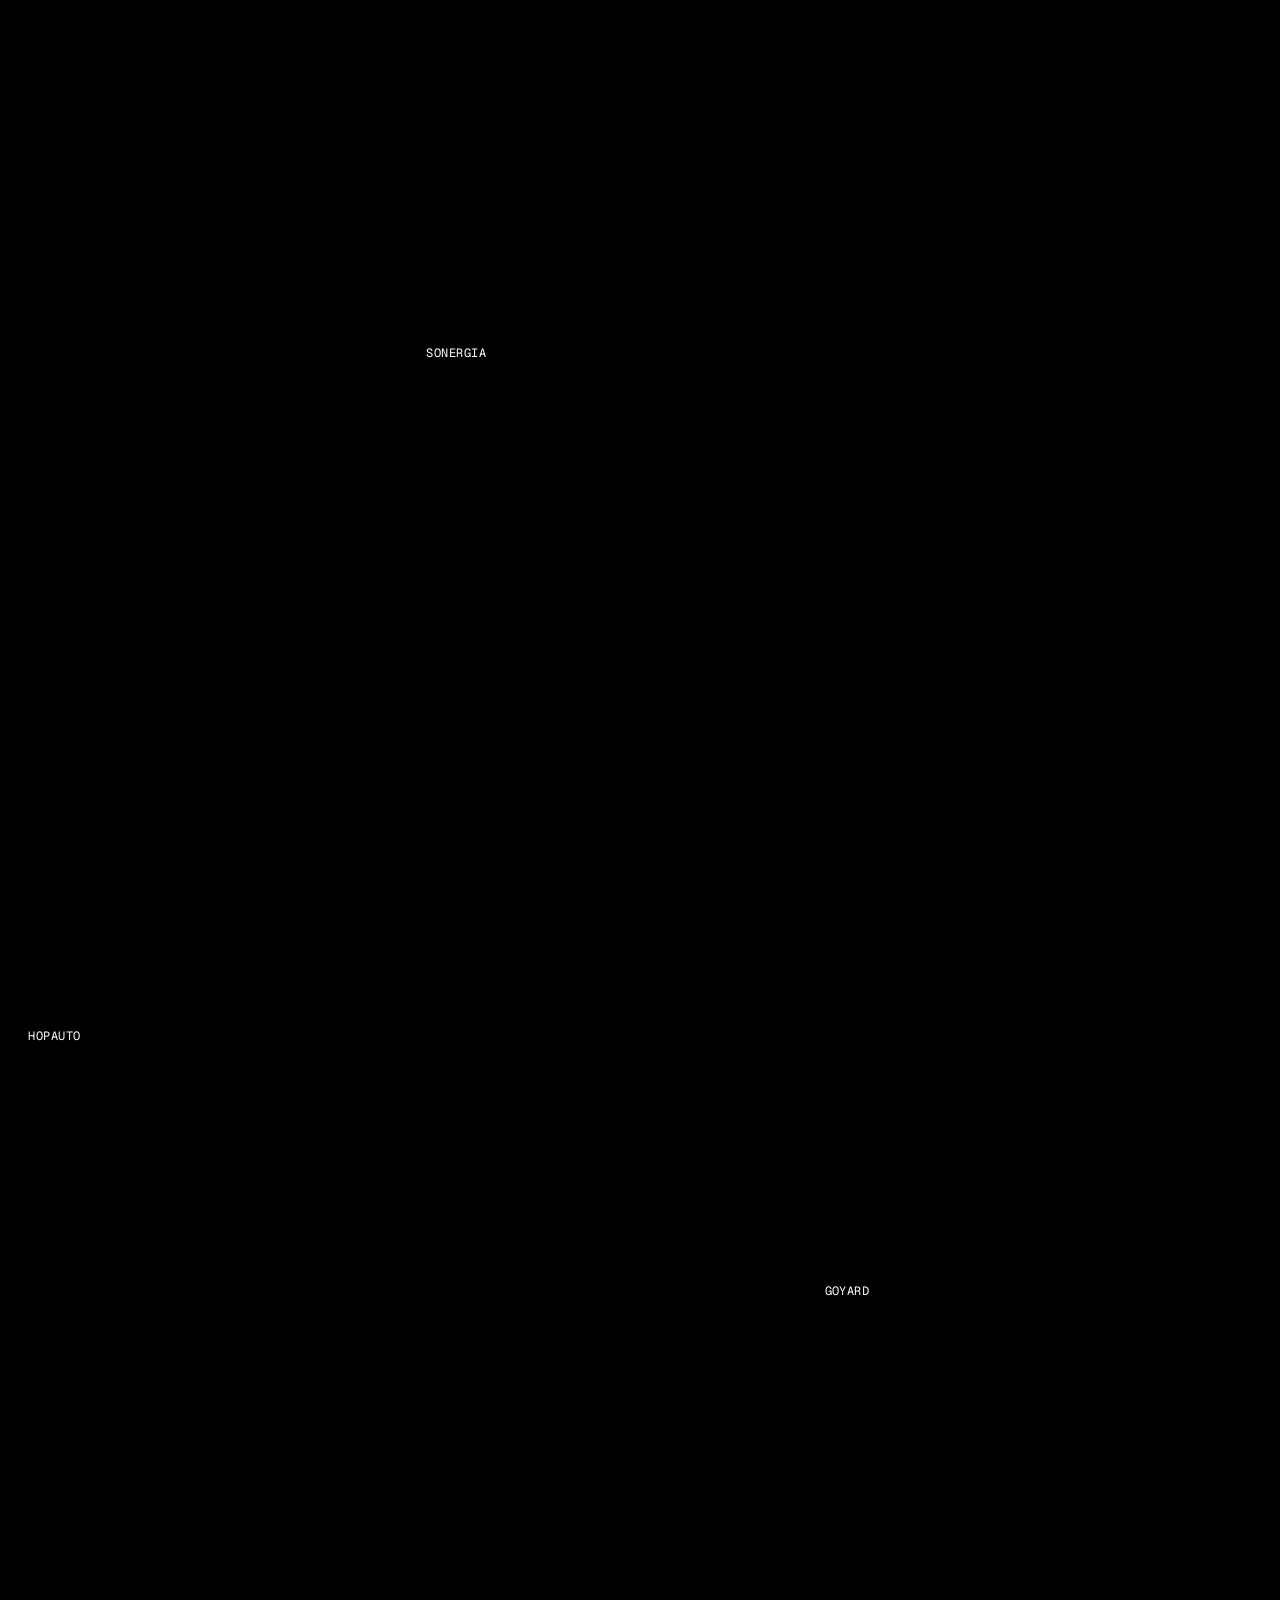
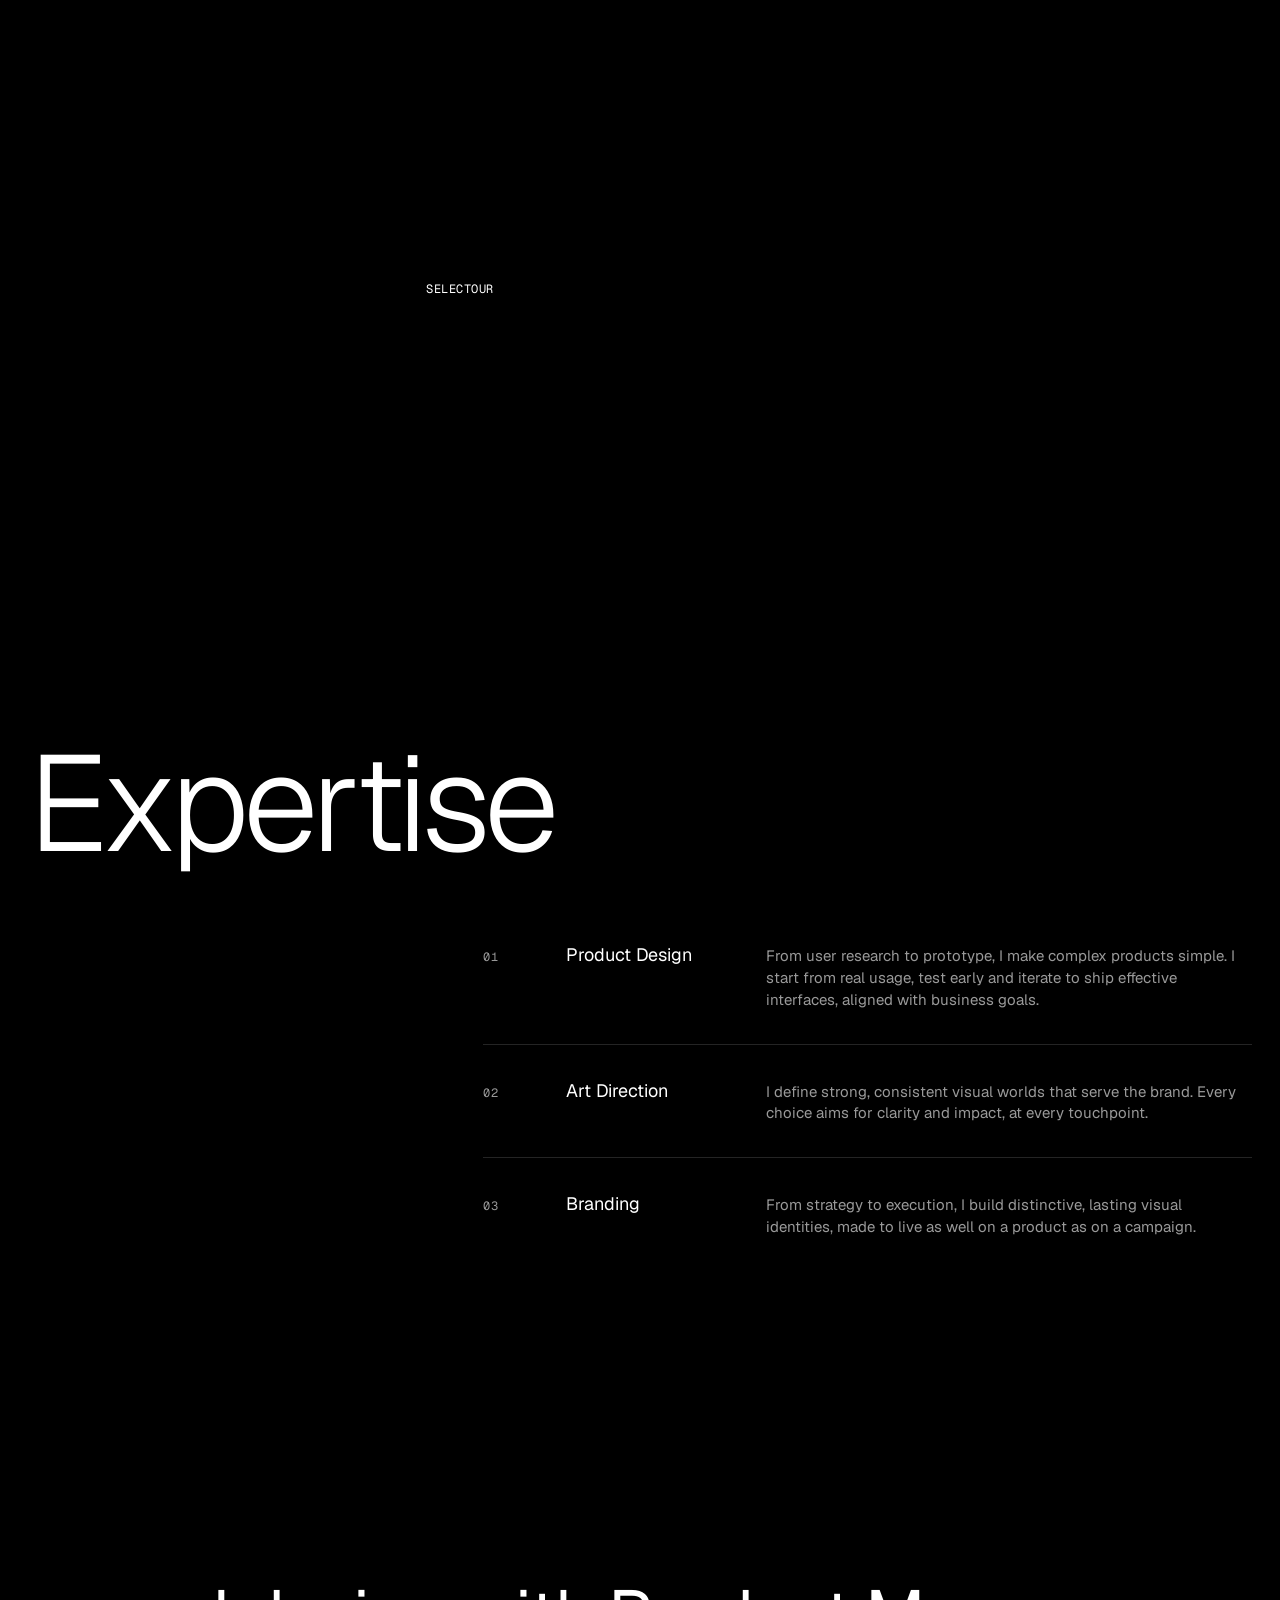
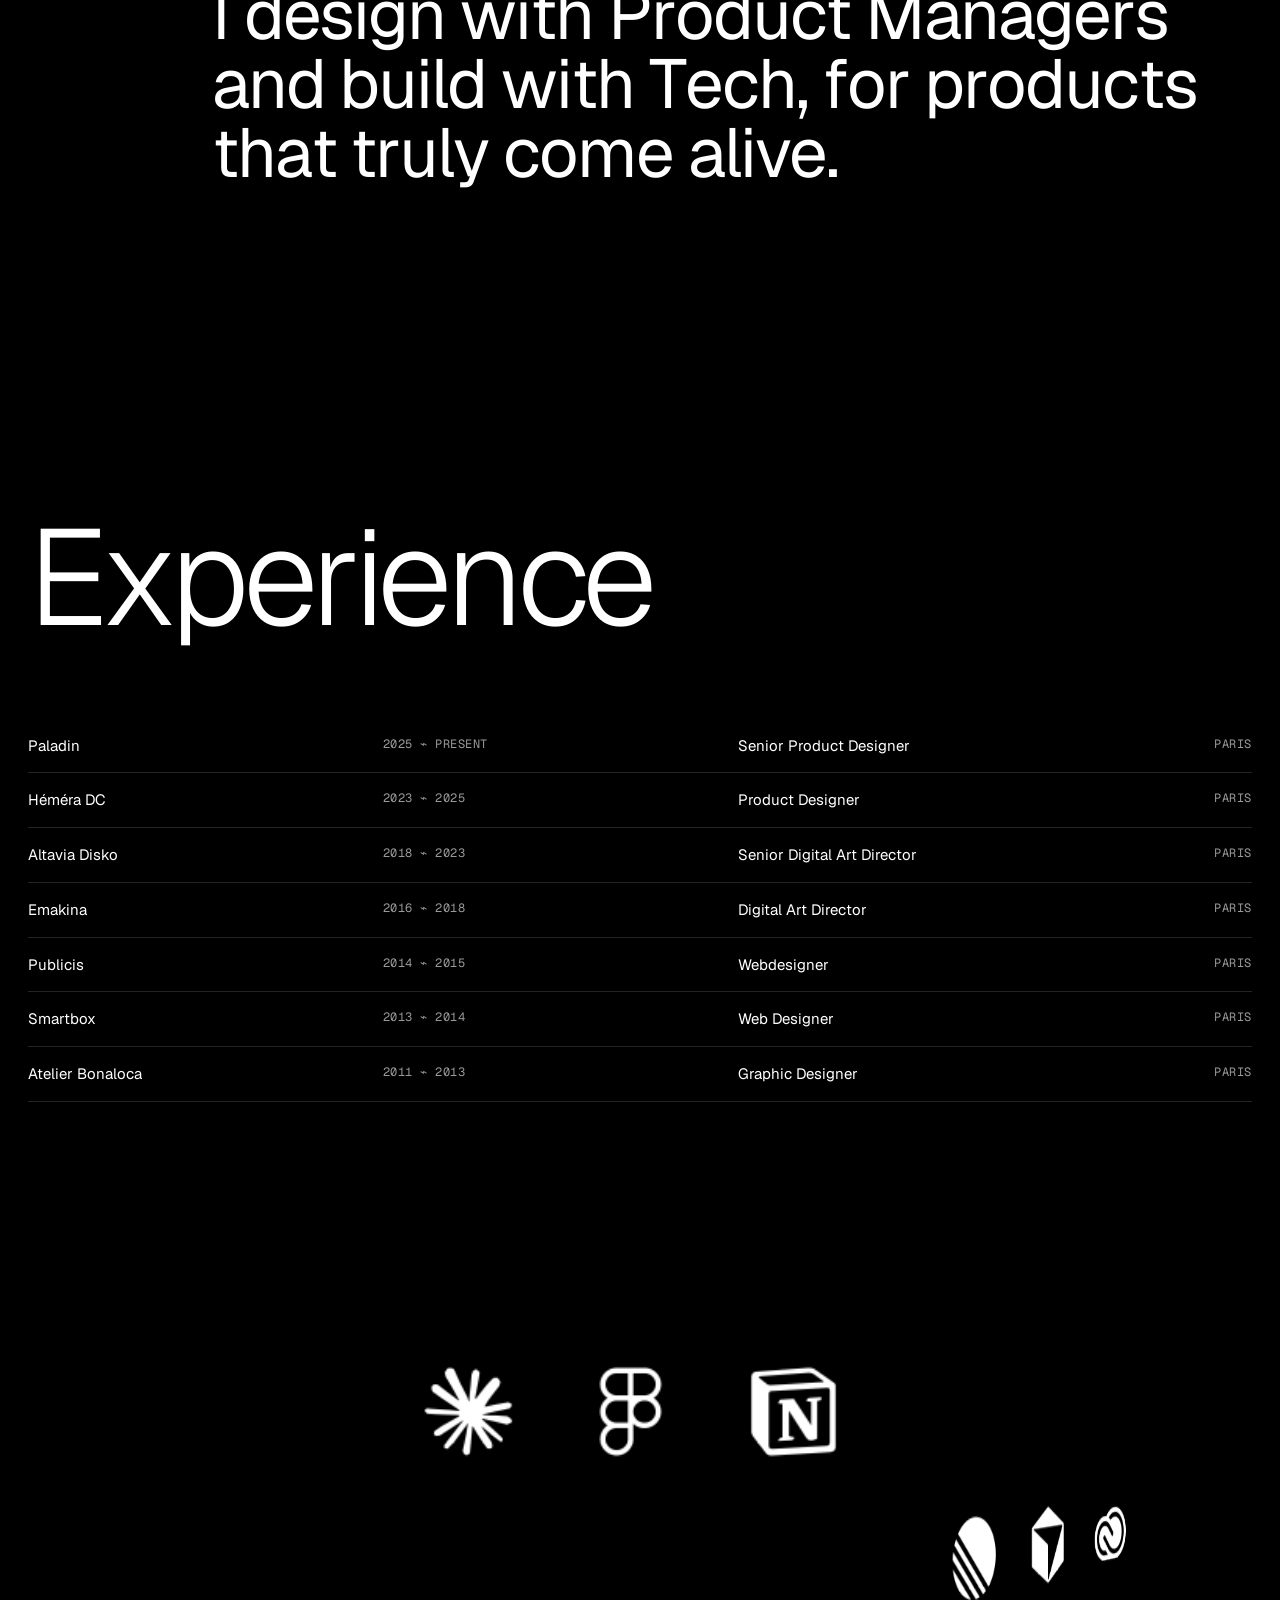
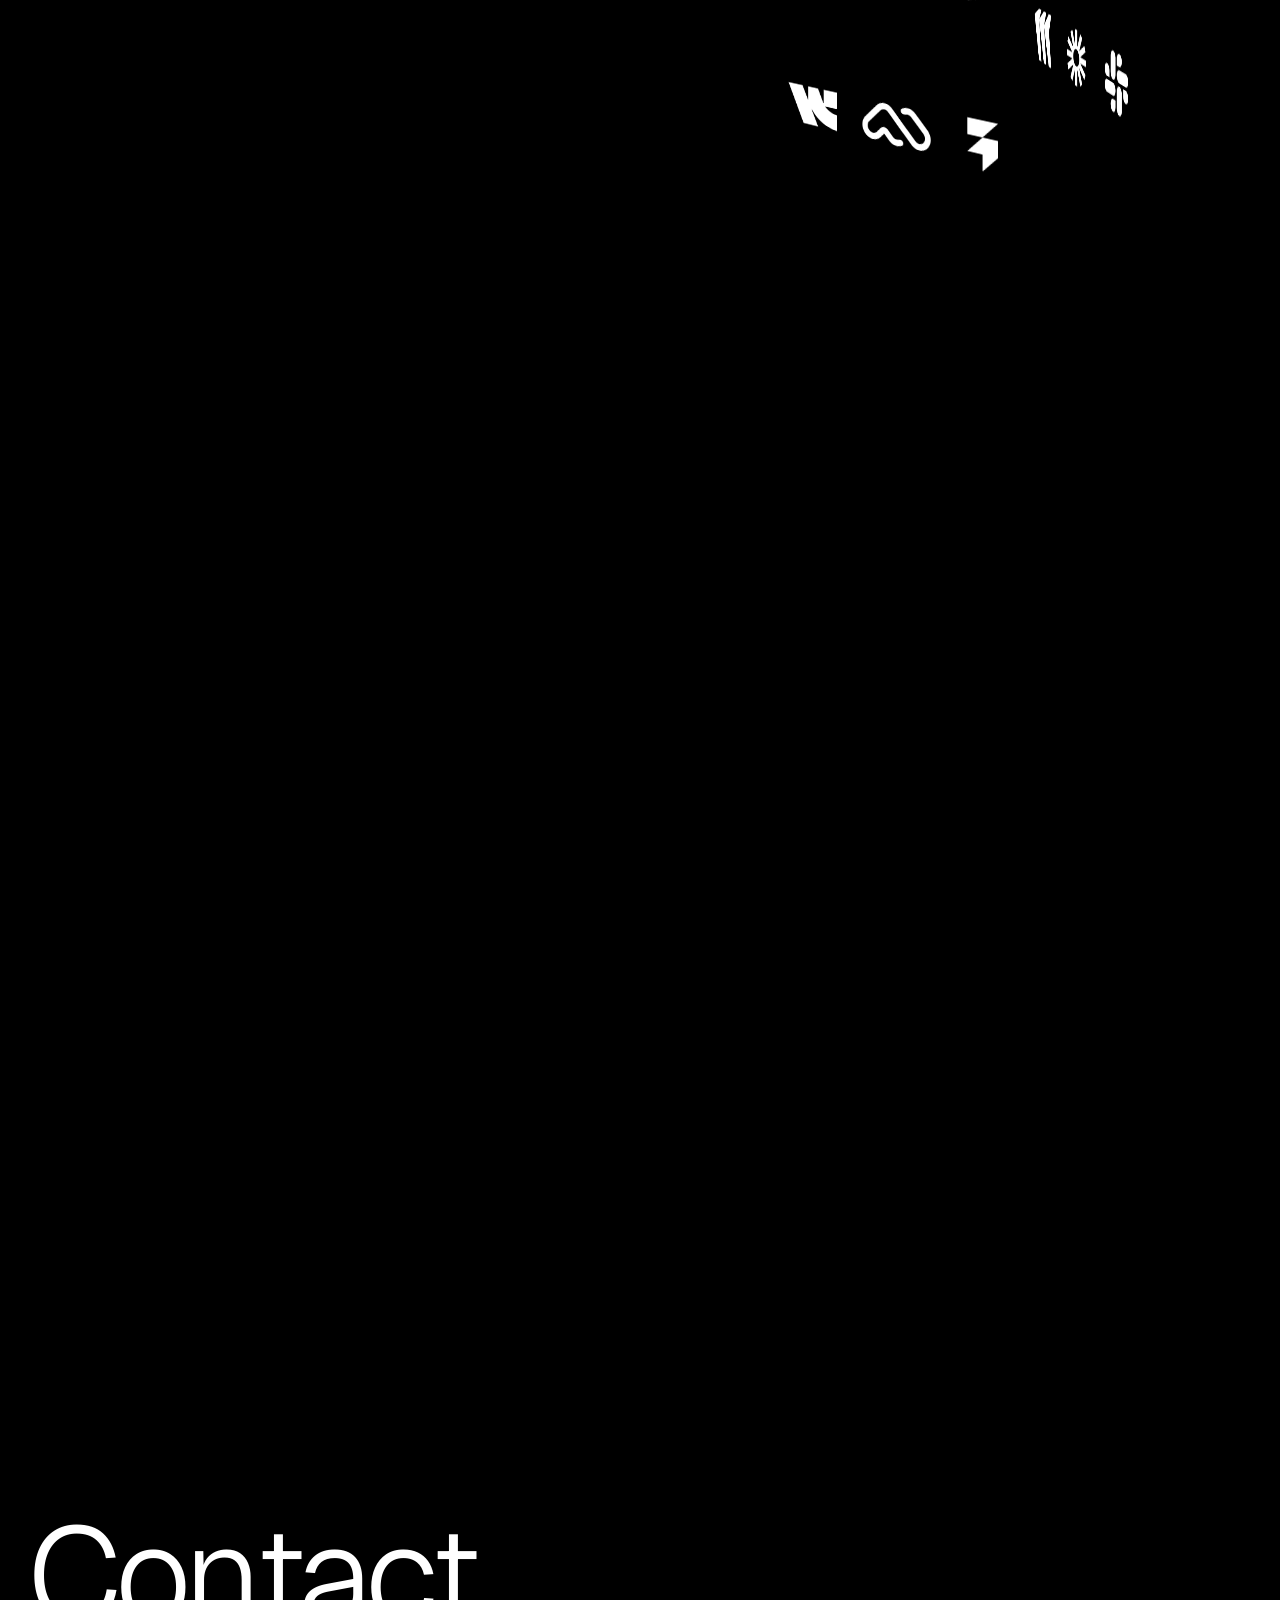
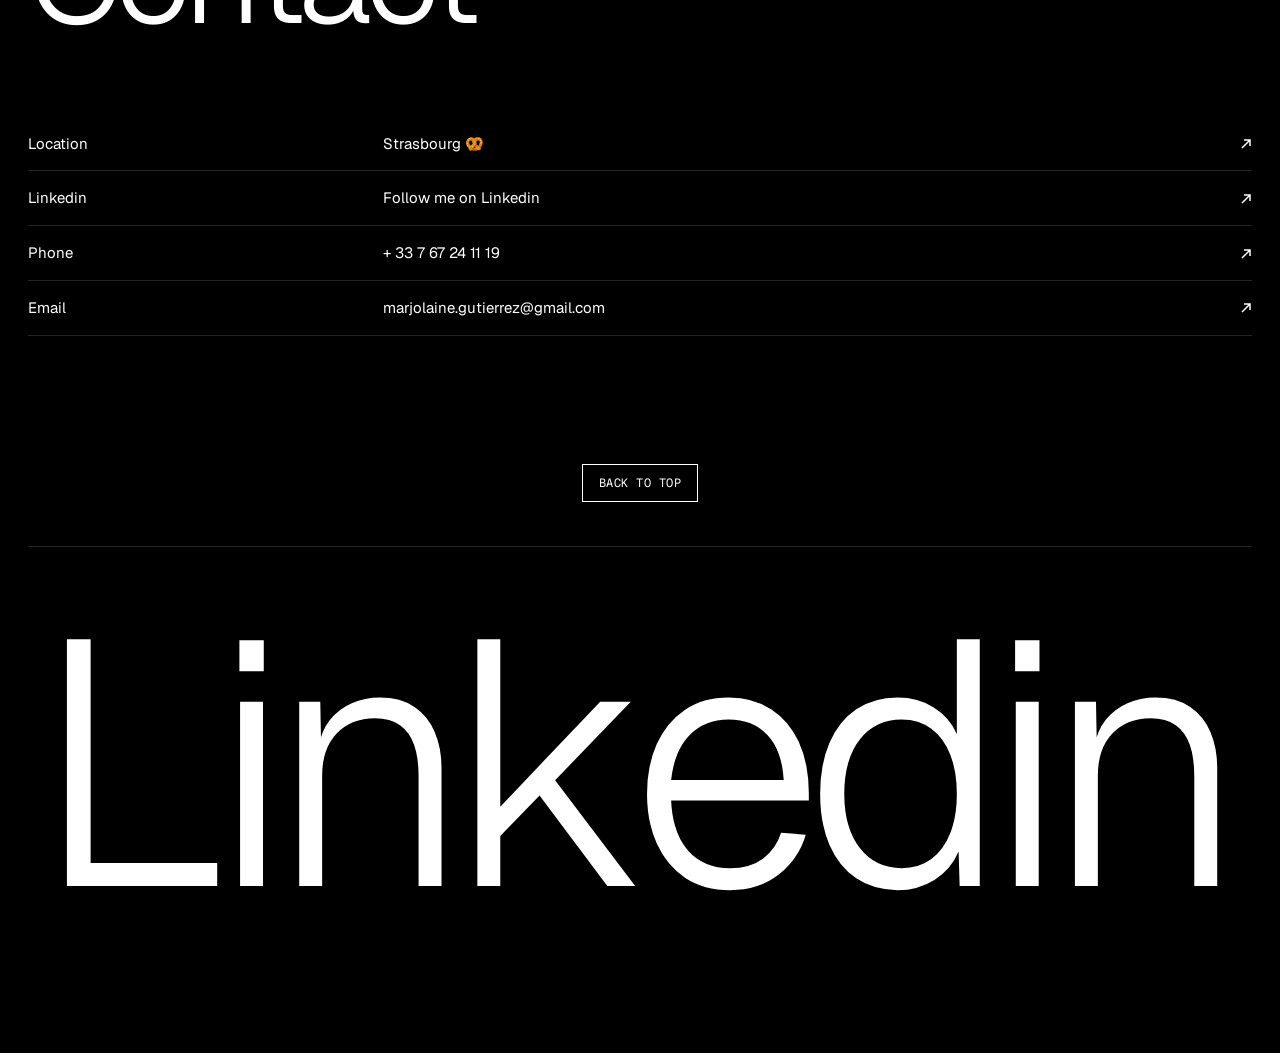
==== commit a65002d3: "Description : ville retirée Co-Authored-By: Claude Opus 5.5 <noreply@anthropic.com> Claude-Session: " ====
--- a/index.html
+++ b/index.html
@@ -4,7 +4,7 @@
   <meta charset="utf-8">
   <meta name="viewport" content="width=device-width, initial-scale=1">
   <title>Marjolaine Gutierrez・Senior Product Designer</title>
-  <meta name="description" content="Senior Product Designer in Paris. Dual expertise in Art Direction and Product Design, where product meets brand.">
+  <meta name="description" content="Senior Product Designer. Dual expertise in Art Direction and Product Design, where product meets brand.">
   <meta property="og:title" content="Marjolaine Gutierrez・Senior Product Designer">
   <meta property="og:description" content="Dual expertise in Art Direction and Product Design.">
   <meta property="og:image" content="https://marjolainegutierrez.fr/assets/images/portrait.webp">
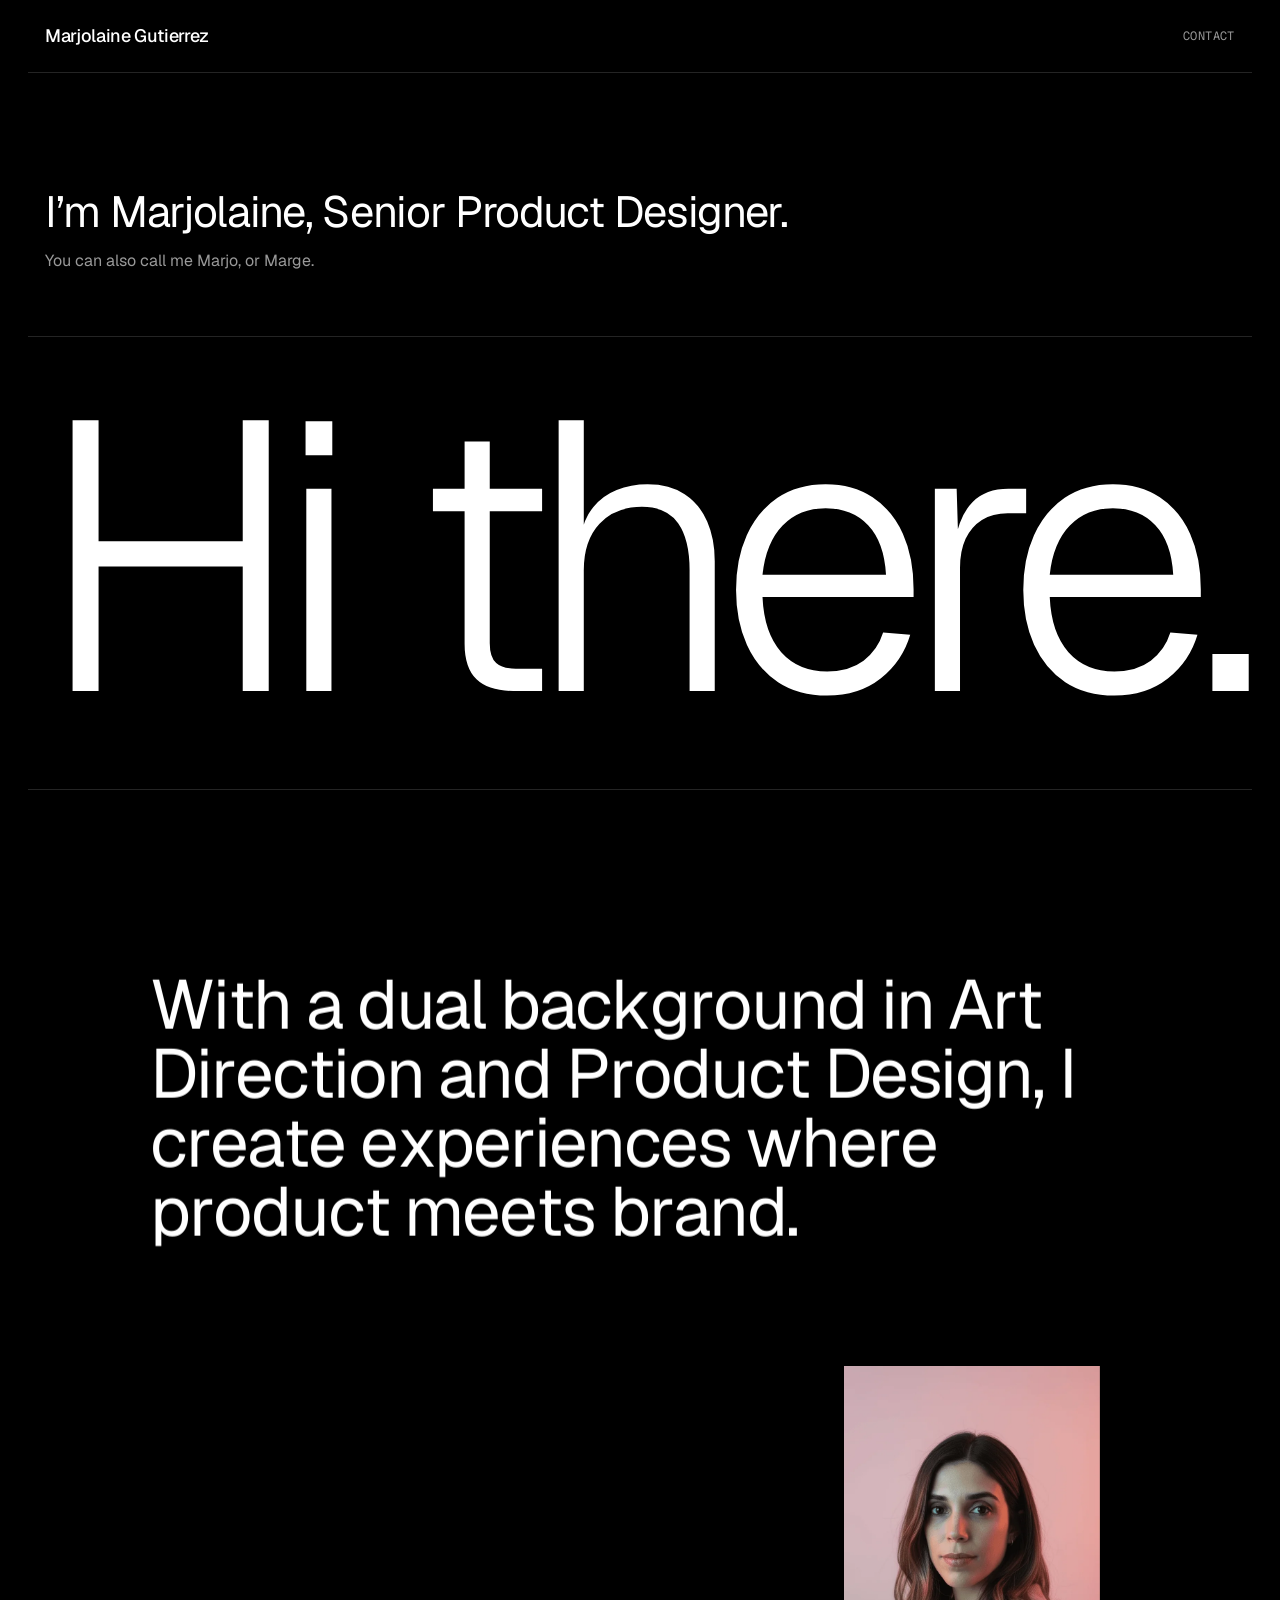
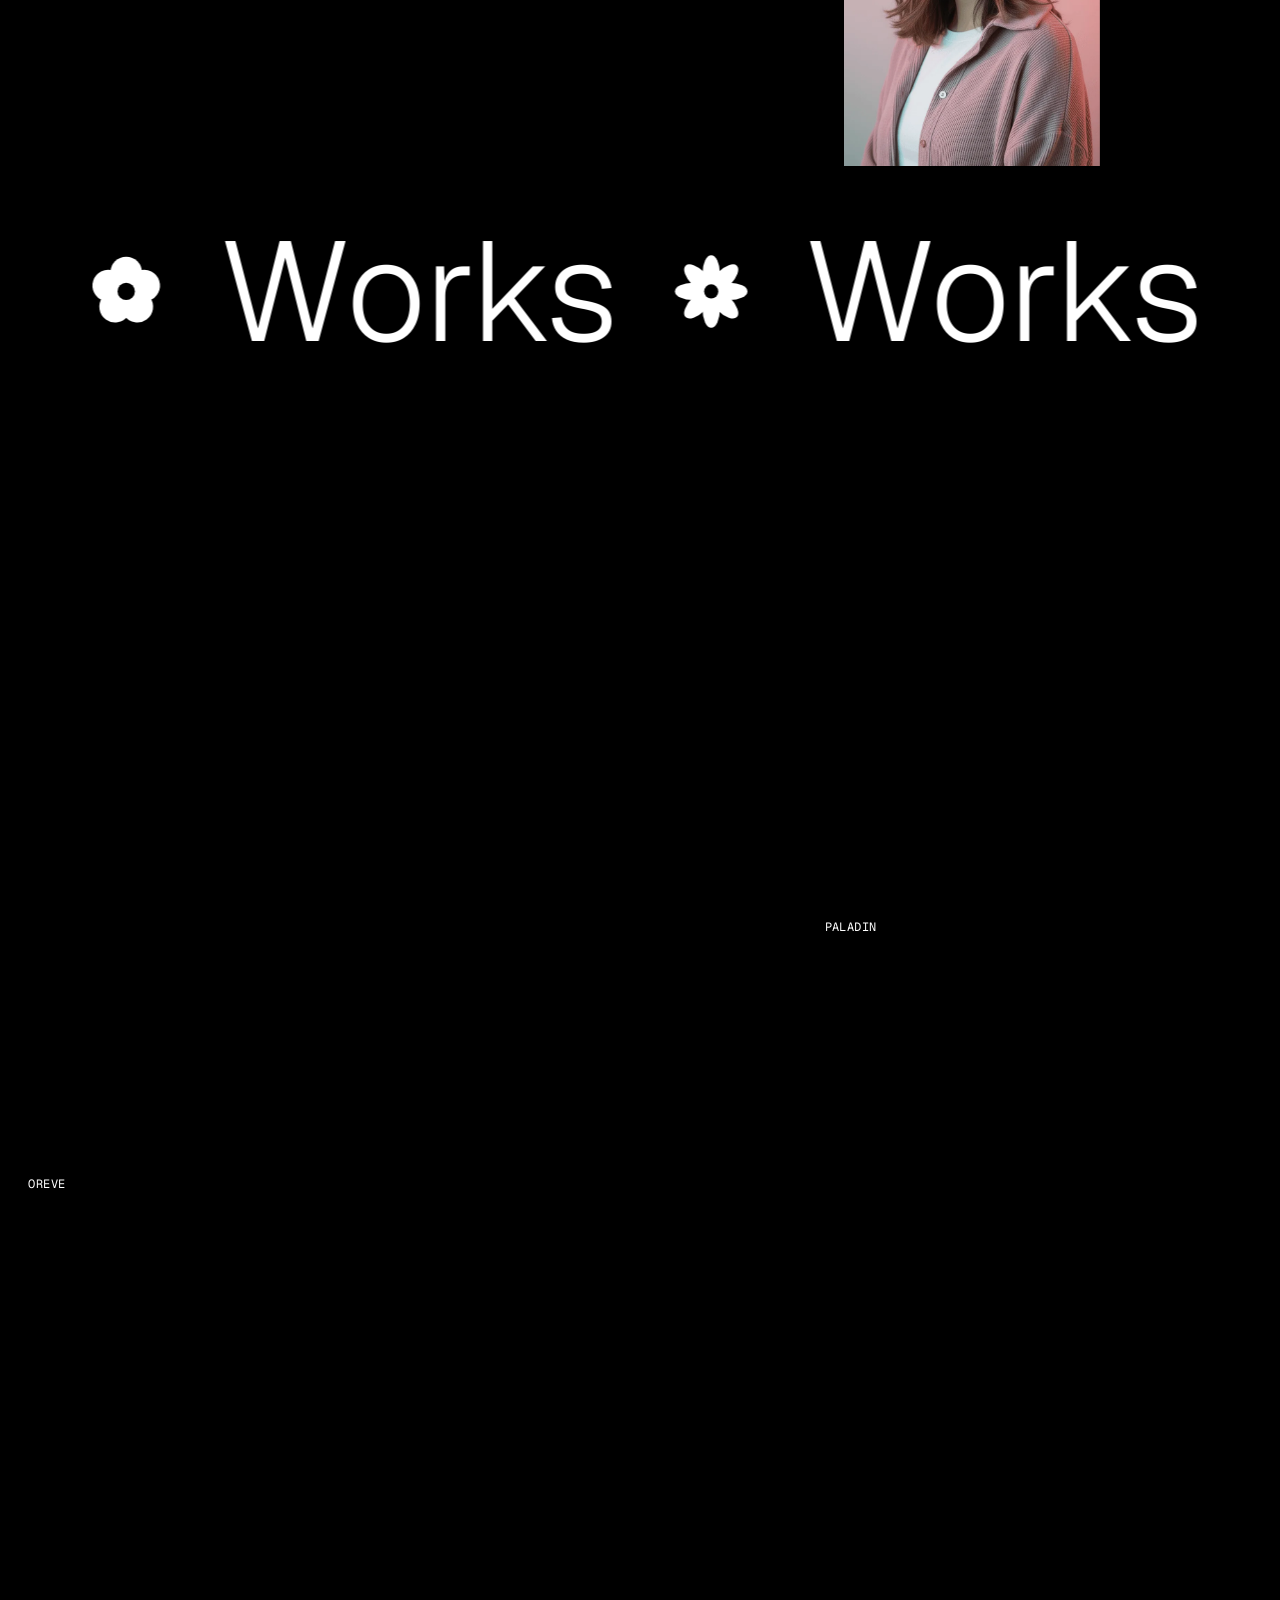
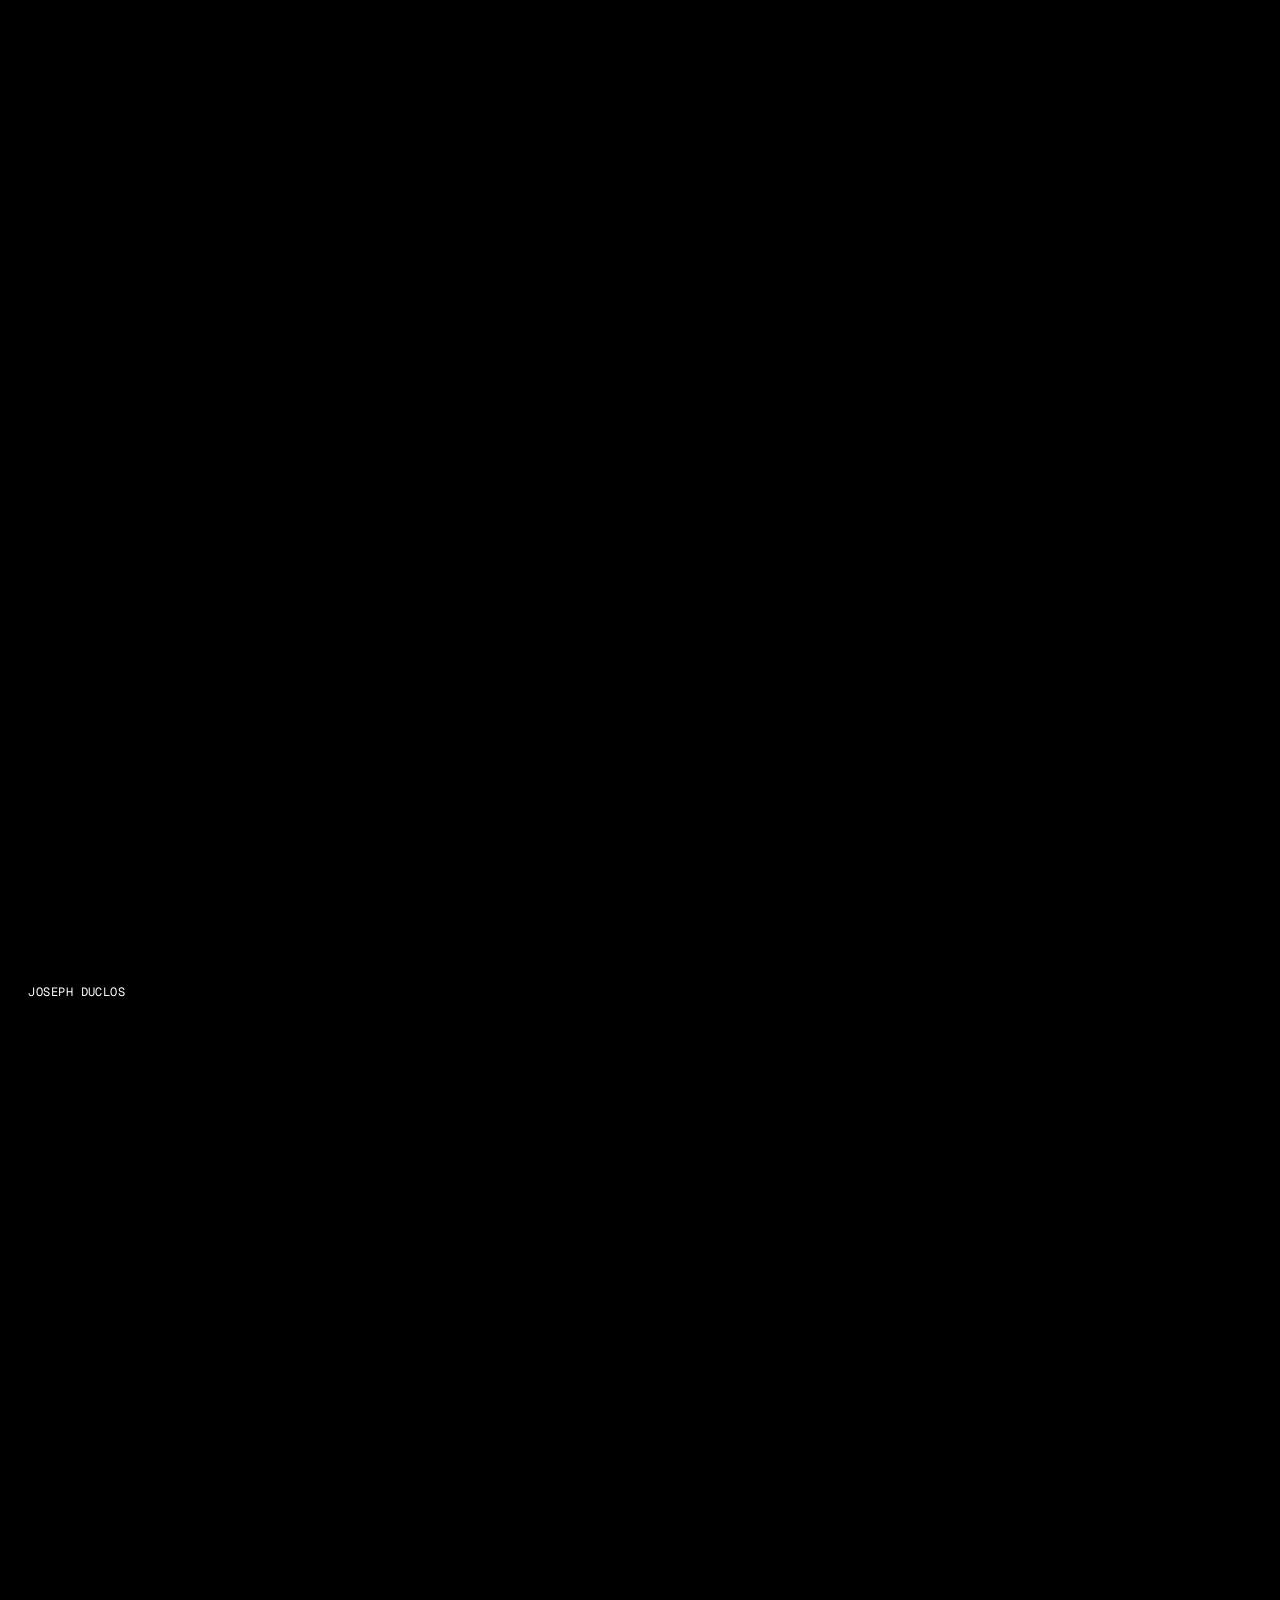
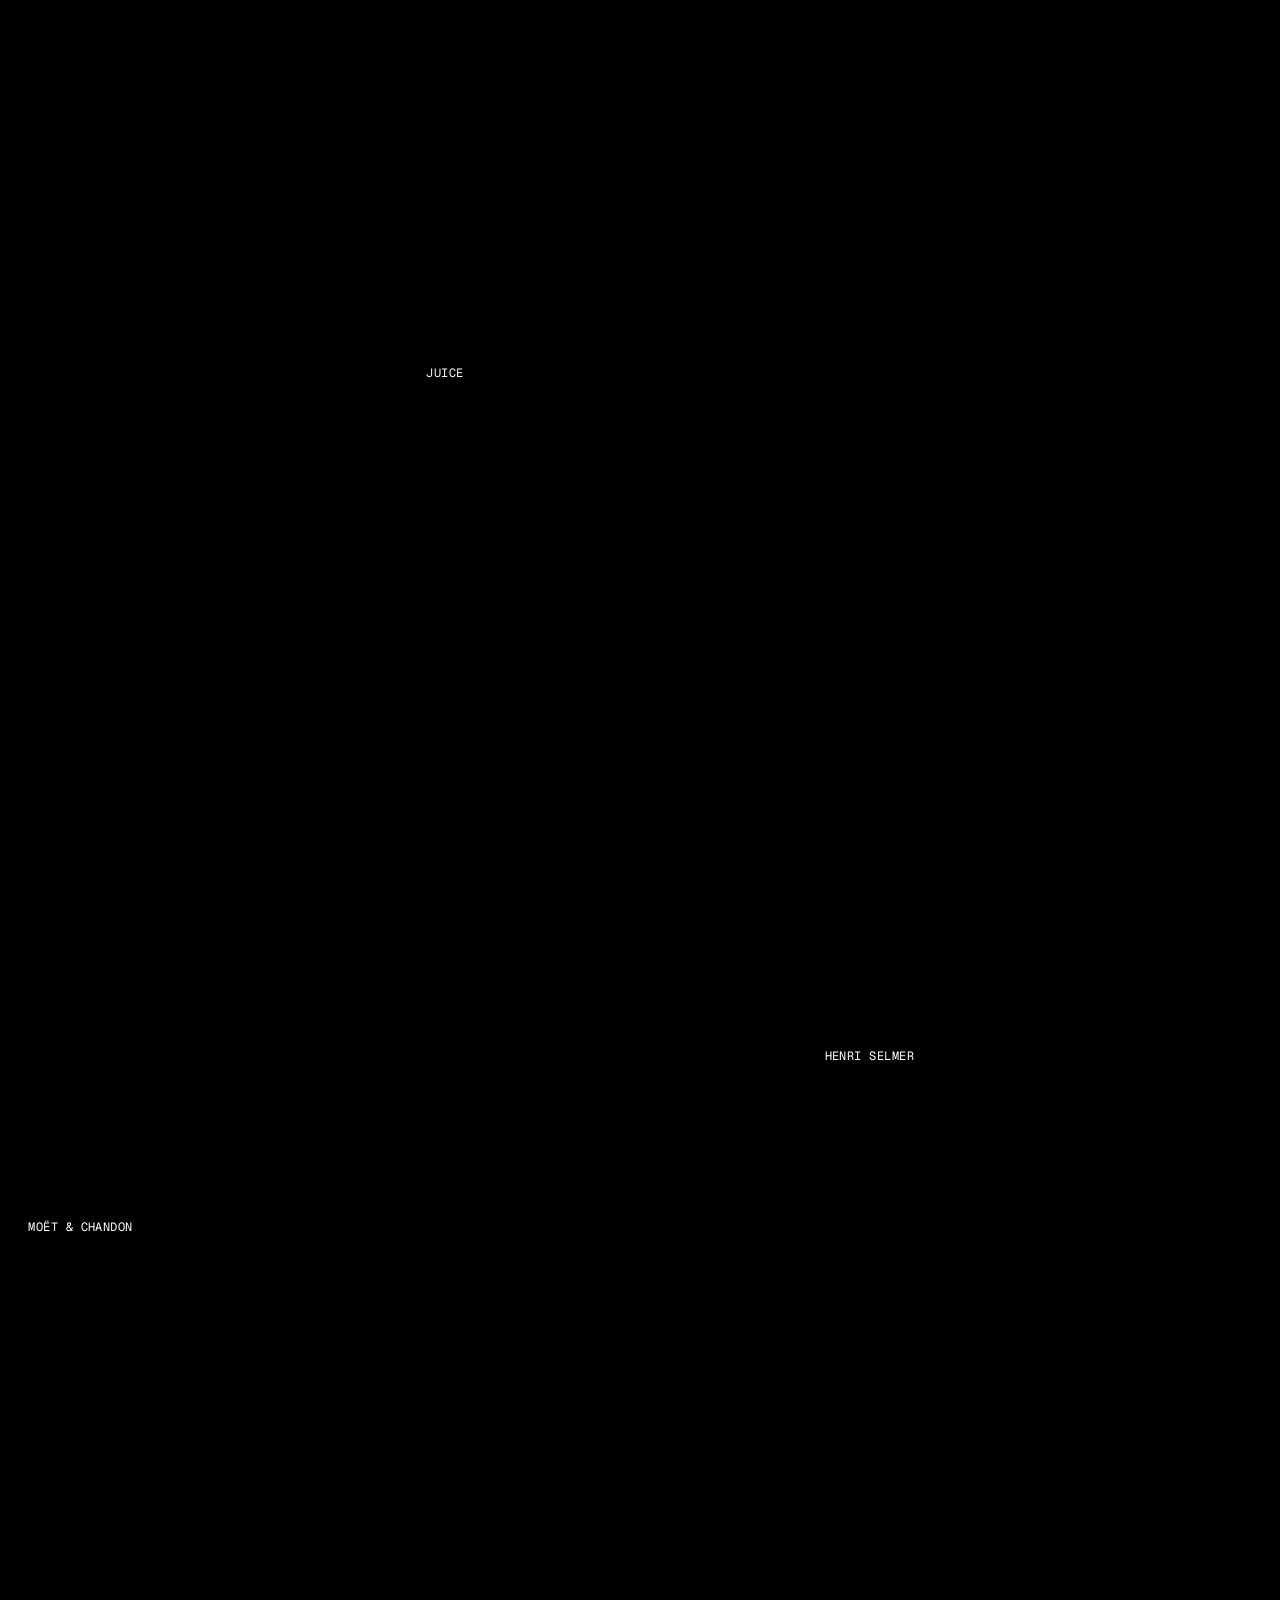
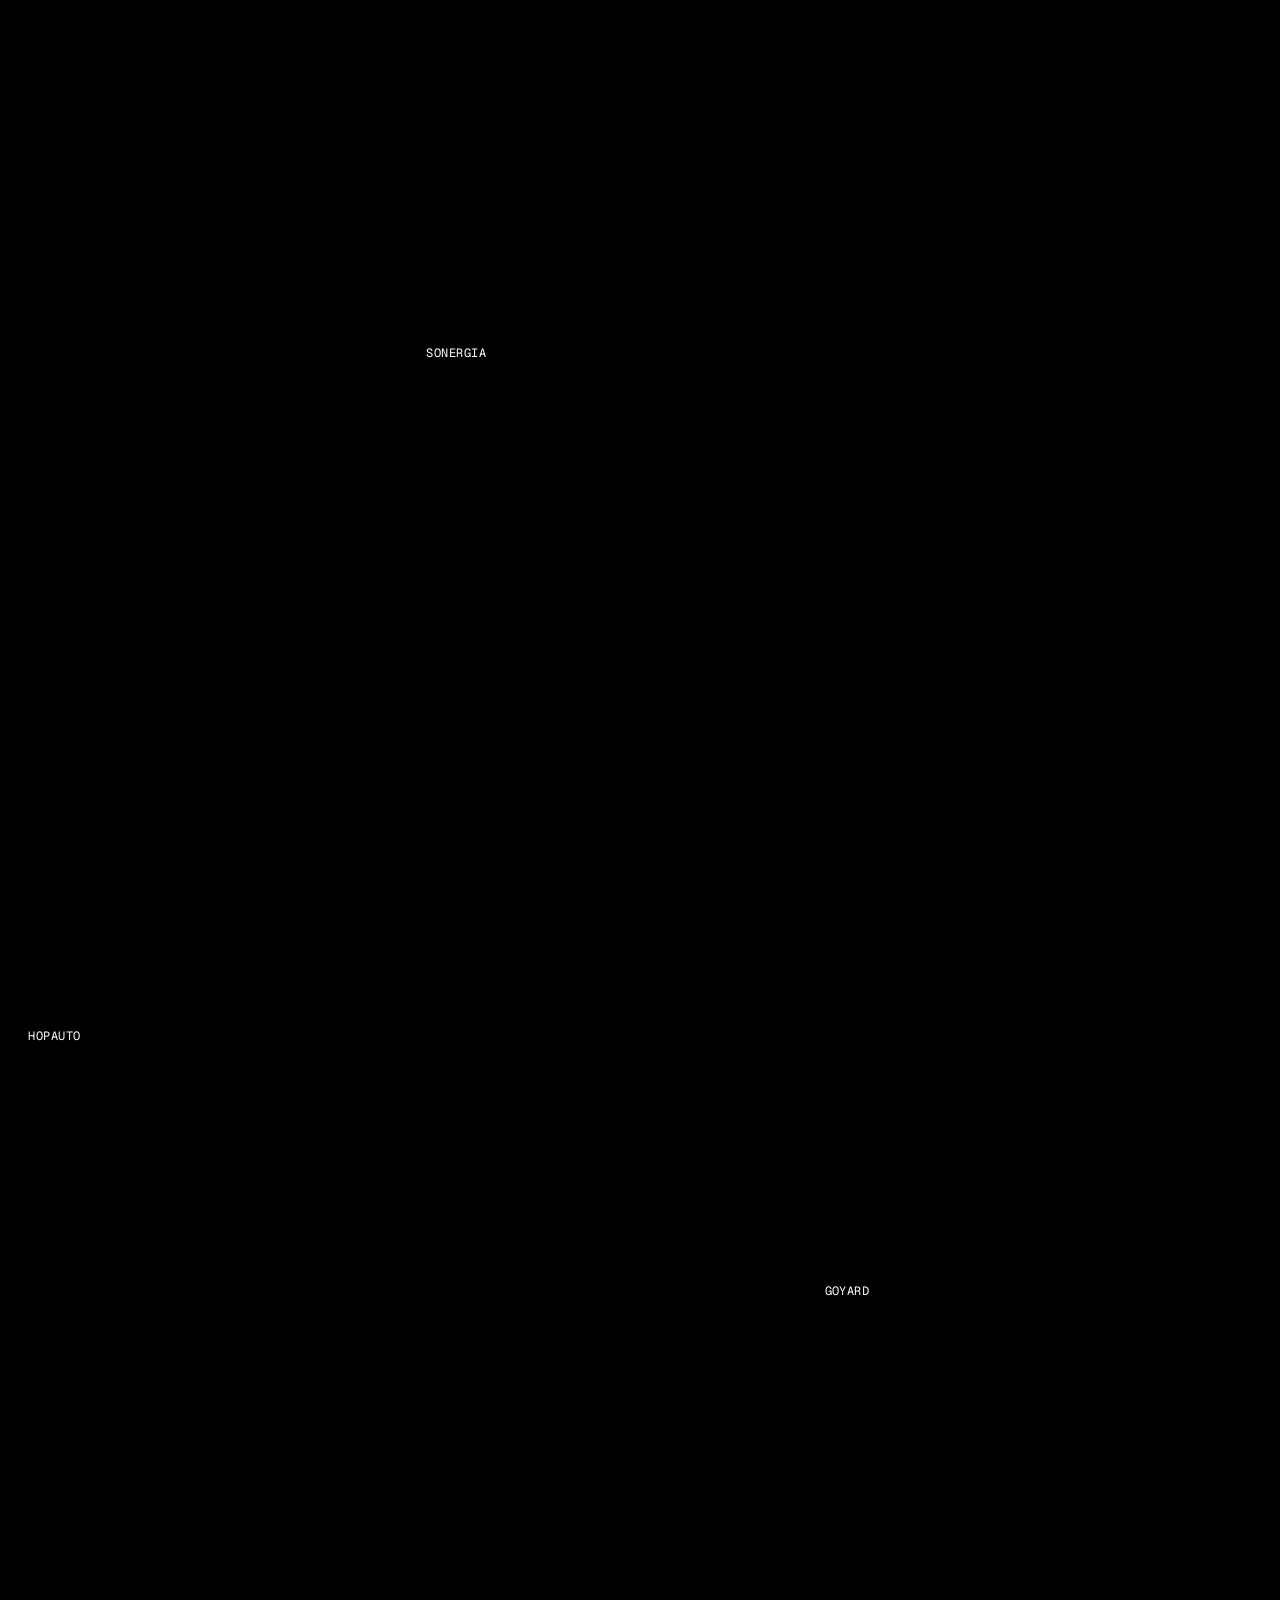
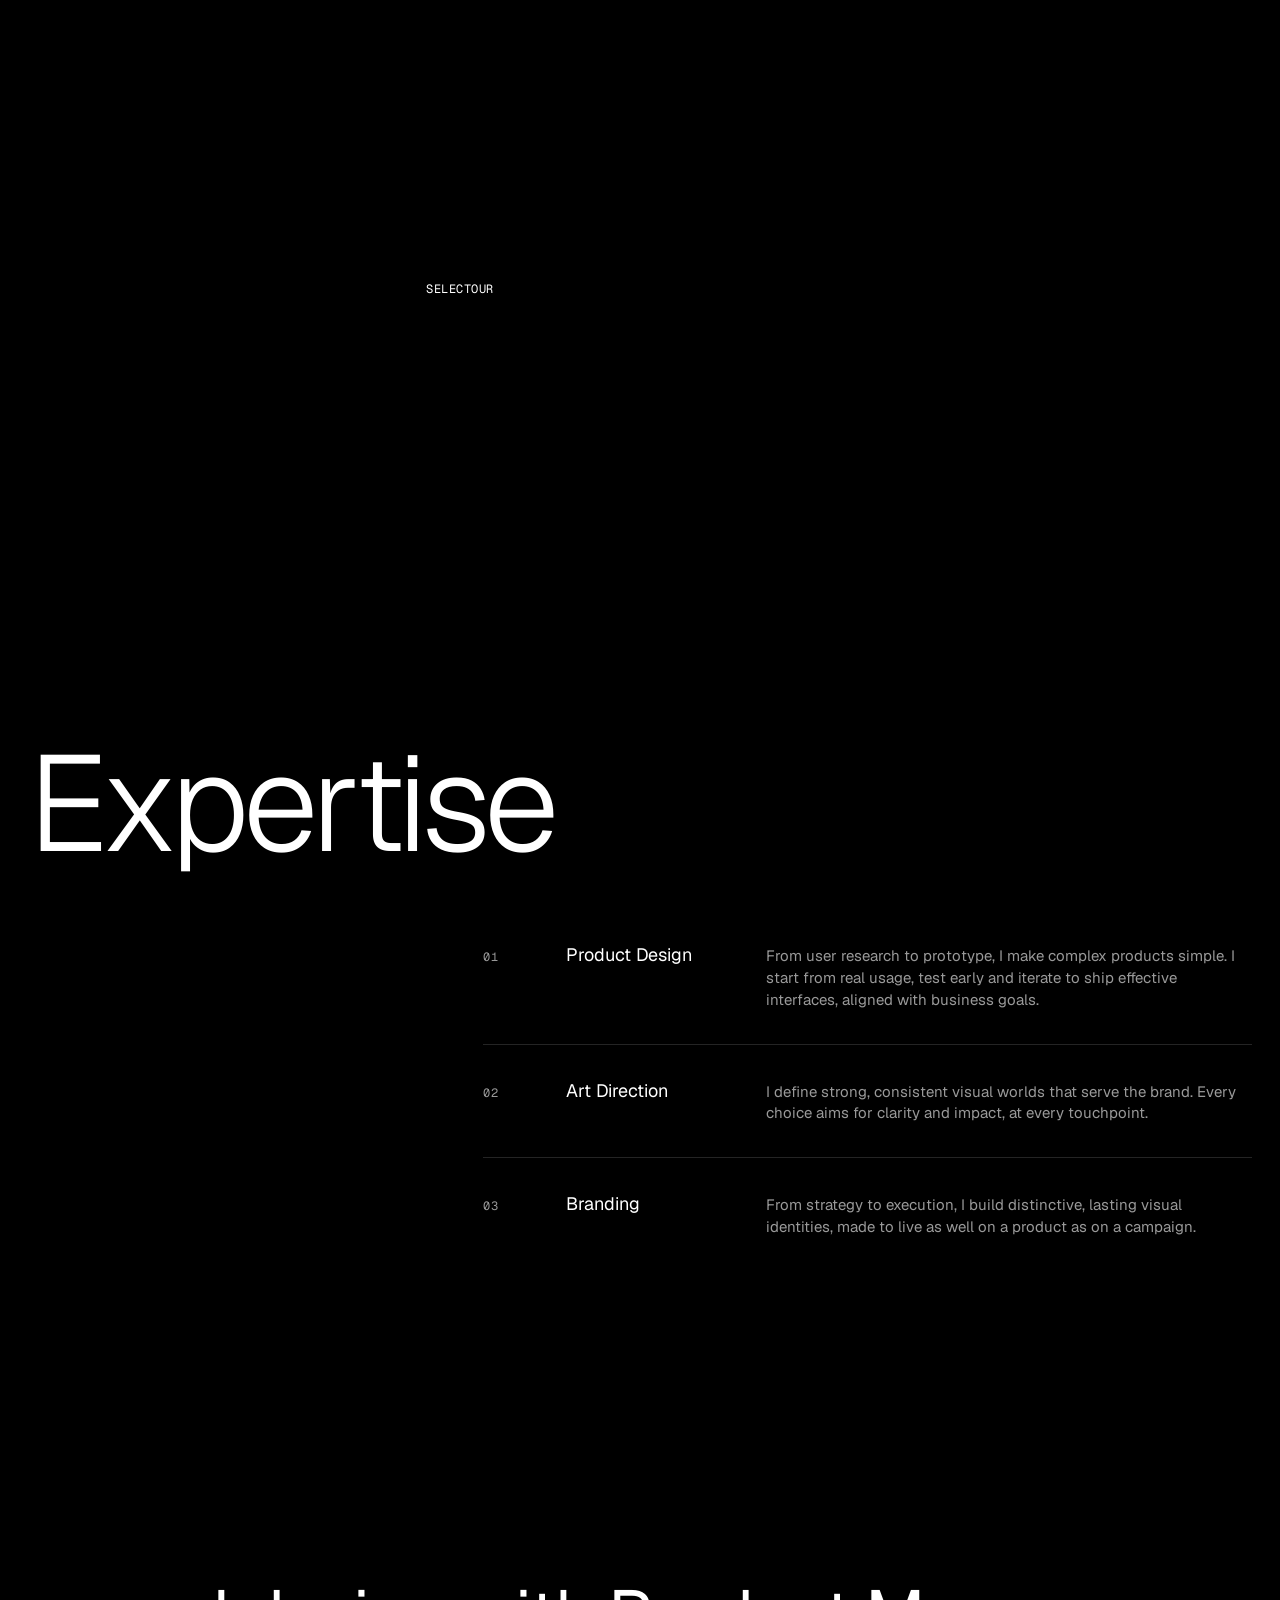
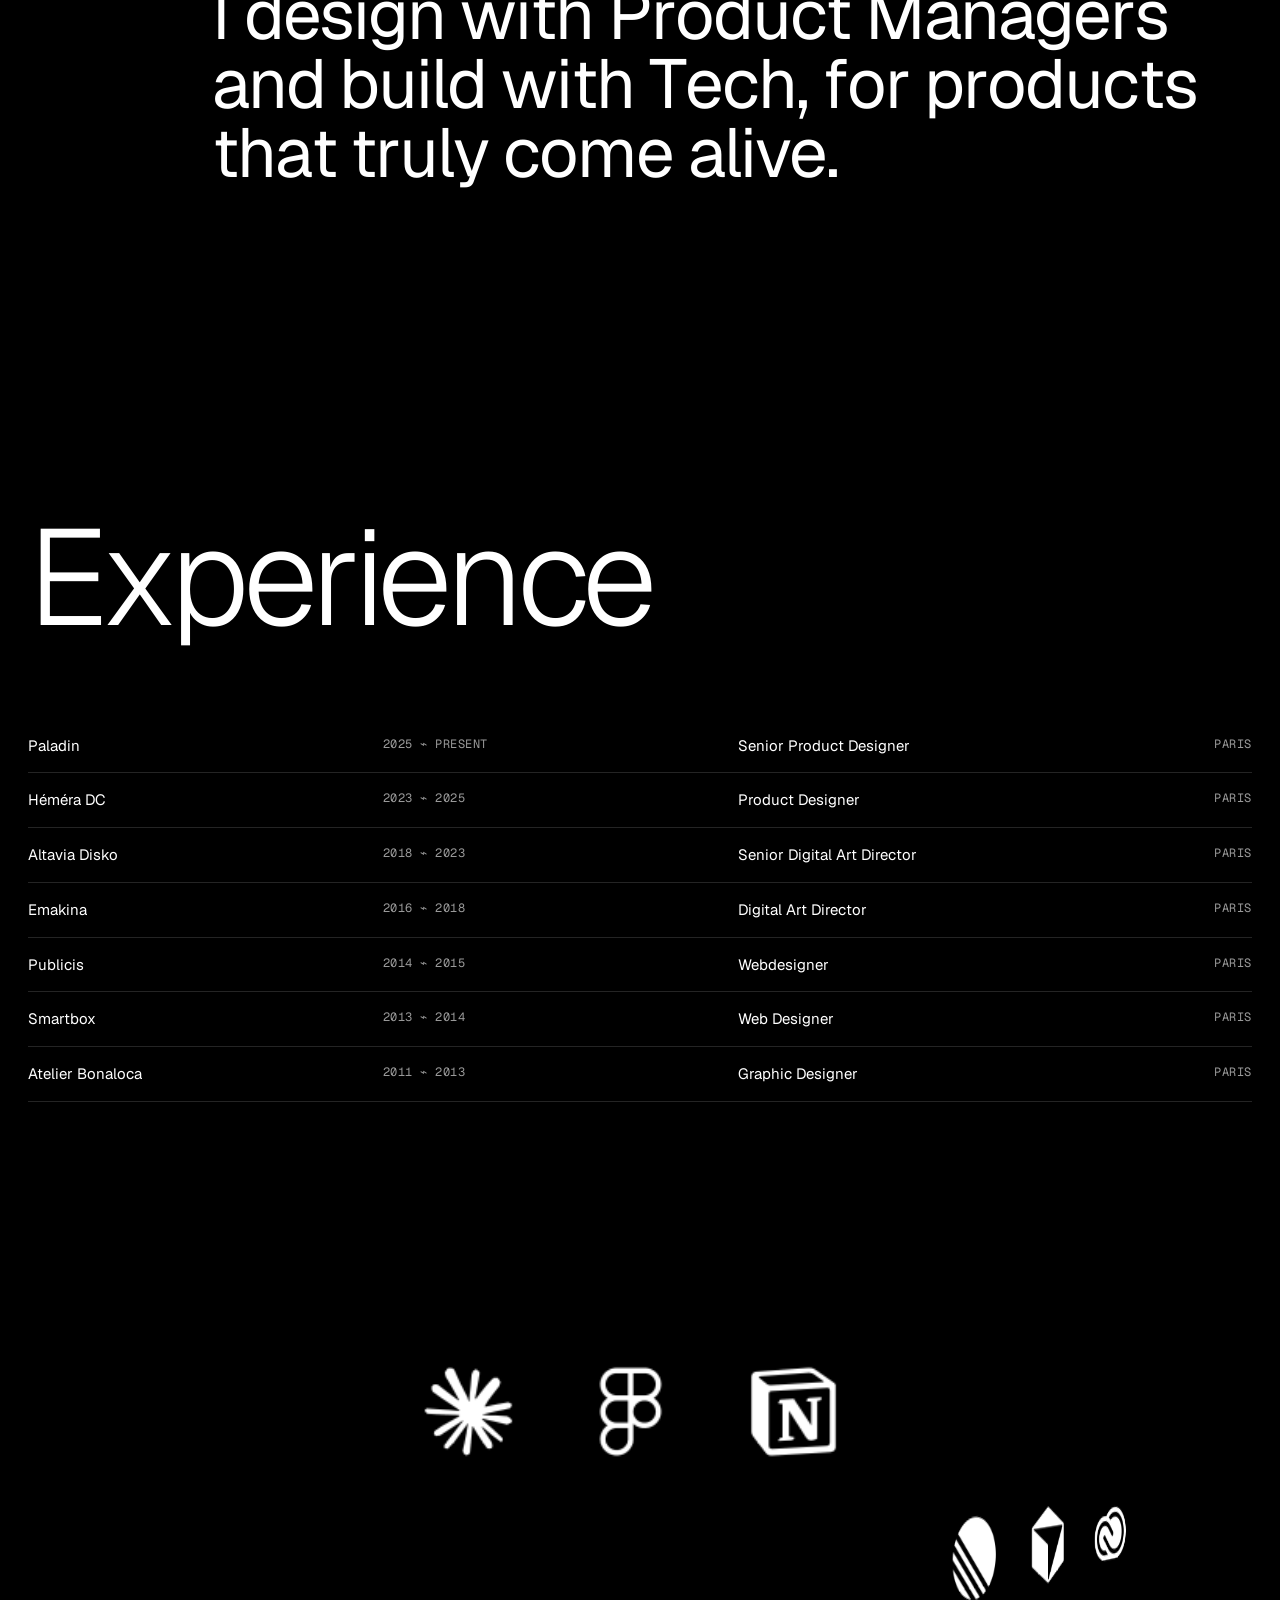
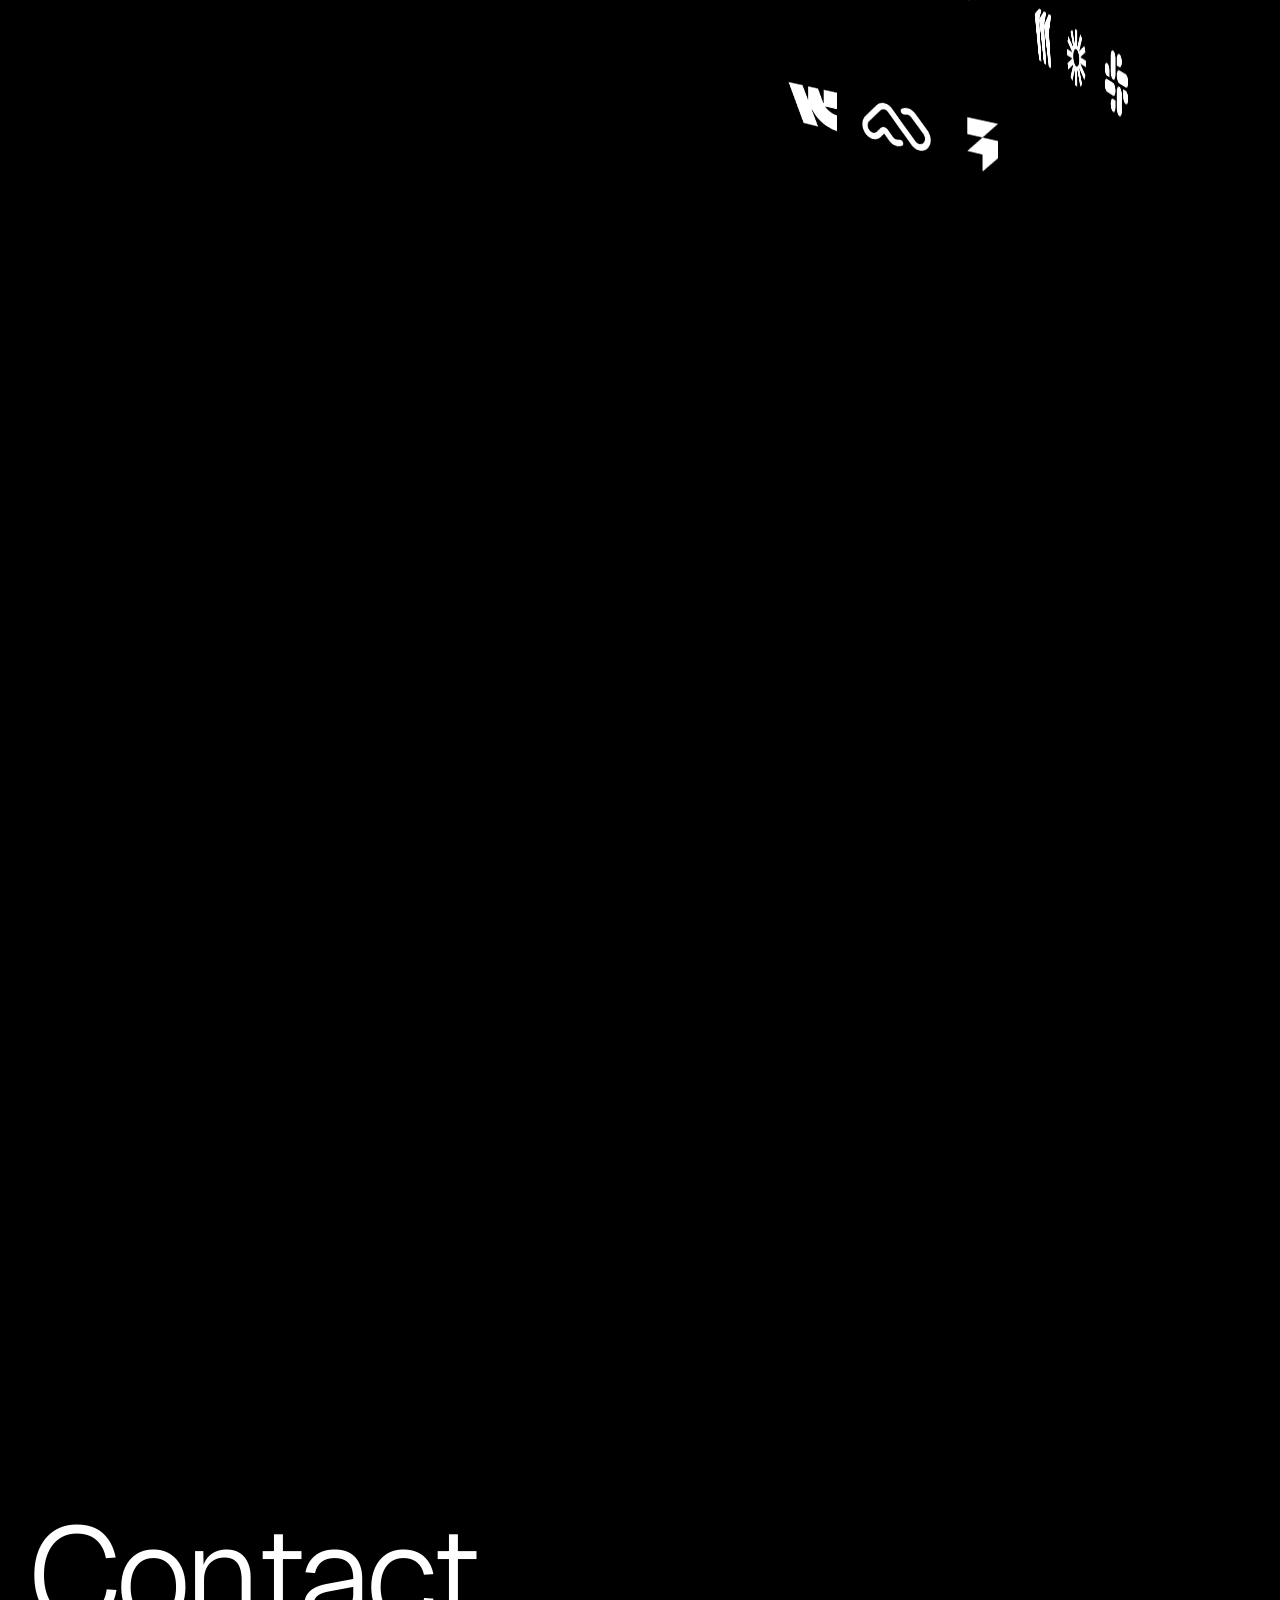
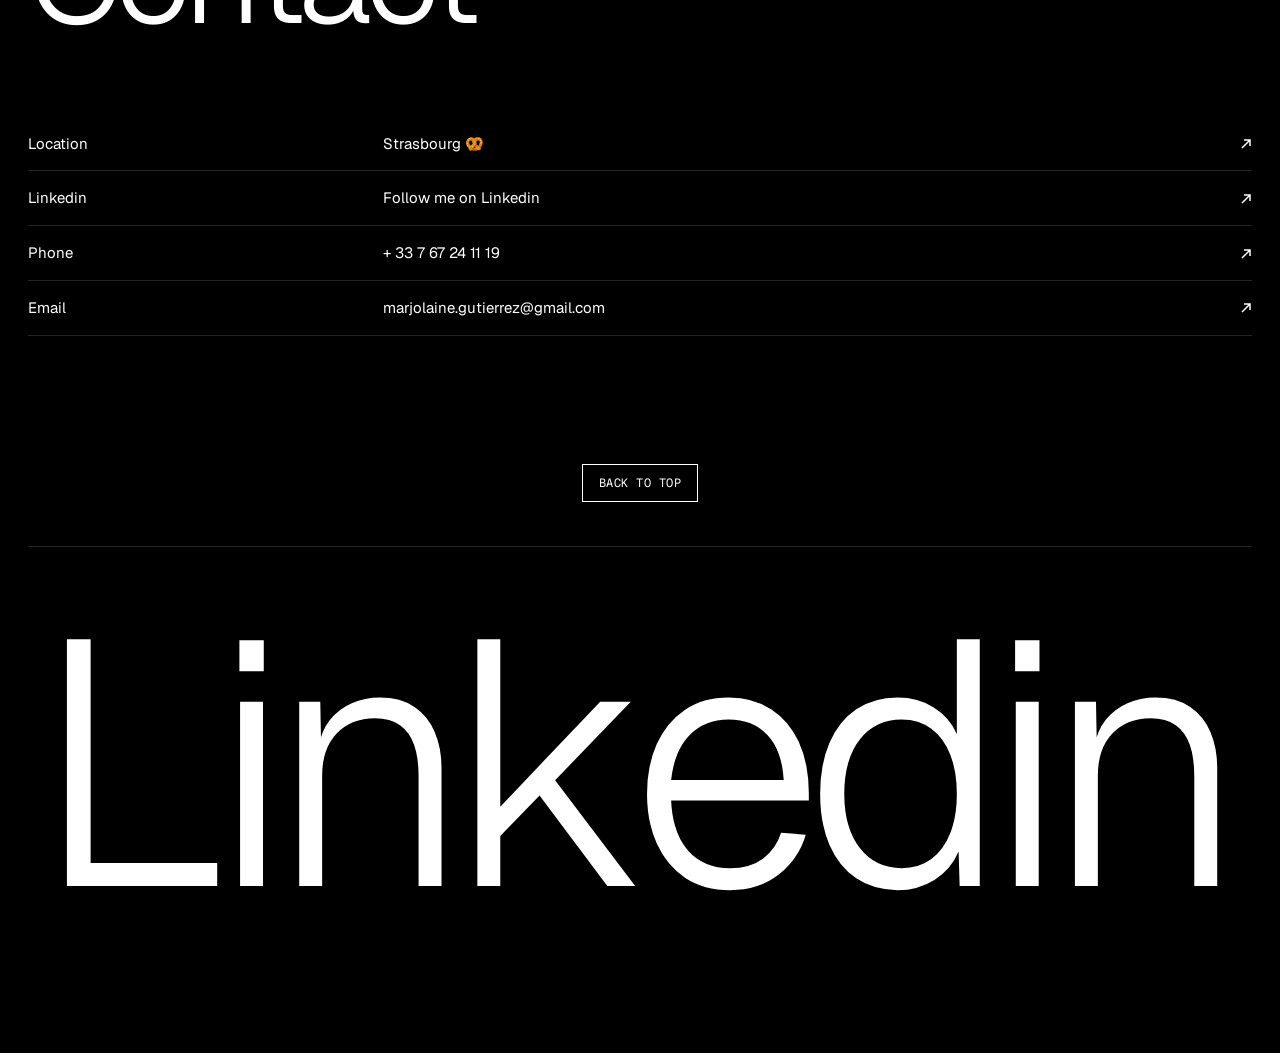
==== commit 37e32bab: "Retour sur la home sans saut : pas d'intro, position retrouvée sous le rideau Co-Authored-By: Claude" ====
--- a/index.html
+++ b/index.html
@@ -40,7 +40,22 @@
     .has-liquid .page-home .card .media[data-reveal="image"] { opacity: 1; translate: 0 0; background: transparent; transition: none; }
     .has-liquid .page-home .card .media video { opacity: 0; }
     .page-home .card [data-reveal="image"] .plx, .page-home .card [data-reveal="image"].is-in .plx { --ps: 1.12; }
+    /* Arrivée depuis une page projet : écran noir tenu jusqu'à ce que la page soit en place */
+    html.is-arriving::after { content: ""; position: fixed; inset: 0; background: #000; z-index: 299; }
 </style>
+  <script>
+    (() => {
+      let wipe = false, y = null;
+      try { wipe = !!sessionStorage.getItem("wipe"); y = sessionStorage.getItem("homeY"); sessionStorage.removeItem("homeY"); } catch (_) {}
+      const nav = (performance.getEntriesByType && performance.getEntriesByType("navigation")[0]) || {};
+      const back = nav.type === "back_forward";
+      window.__homeSkipIntro = wipe || back || !!location.hash;
+      window.__homeReturn = (wipe || back) && y !== null && !/#contact$/.test(location.hash) ? Number(y) : null;
+      // on revient à la position quittée : l'ancre ne doit pas faire sauter la page ensuite
+      if (window.__homeReturn != null && location.hash) history.replaceState(null, "", location.pathname + location.search);
+      if (wipe) document.documentElement.classList.add("is-arriving");
+    })();
+  </script>
 </head>
 <body id="top" class="intro page-home">
 
@@ -223,10 +238,38 @@
   <script>
     /* garde une référence au défilement doux pour l'ancre Contact */
     if (window.Lenis) { const L = window.Lenis; window.Lenis = class extends L { constructor(o) { super(o); window.__lenis = this; } }; }
+    /* Retour sur la home : pas d'intro, on retrouve l'endroit d'où l'on était parti */
+    if (window.__homeSkipIntro) document.body.classList.remove("intro");
+    document.addEventListener("click", (e) => {
+      const a = e.target.closest("a[href]");
+      if (a && /\.html/.test(a.getAttribute("href")) && a.target !== "_blank") {
+        try { sessionStorage.setItem("homeY", String(Math.round(scrollY))); } catch (_) {}
+      }
+    }, true);
   </script>
   <script src="assets/main.js"></script>
   <script src="assets/liquid.js"></script>
   <script>
+    /* Retour sur la home : on se place tout de suite au bon endroit, sous le rideau */
+    (() => {
+      const target = () => {
+        if (window.__homeReturn != null) return window.__homeReturn;
+        const el = location.hash && document.querySelector(location.hash);
+        if (!el) return null;
+        const m = parseFloat(getComputedStyle(el).scrollMarginTop) || 0;
+        return el.getBoundingClientRect().top + scrollY - m;
+      };
+      const go = () => {
+        const y = target();
+        if (y == null || isNaN(y)) return;
+        window.scrollTo(0, y);
+        const l = window.__lenis;
+        if (l) { try { l.resize && l.resize(); } catch (_) {} l.scrollTo(y, { immediate: true, force: true }); }
+      };
+      if (target() != null) { go(); addEventListener("load", go, { once: true }); addEventListener("pageshow", go); }
+      // le rideau de main.js a pris le relais : on lève l'écran noir d'attente
+      document.documentElement.classList.remove("is-arriving");
+    })();
     /* Contact : défilement éclair jusqu'au bloc */
     document.querySelectorAll('a[href="#contact"]').forEach((a) => a.addEventListener("click", (e) => {
       const target = document.getElementById("contact");
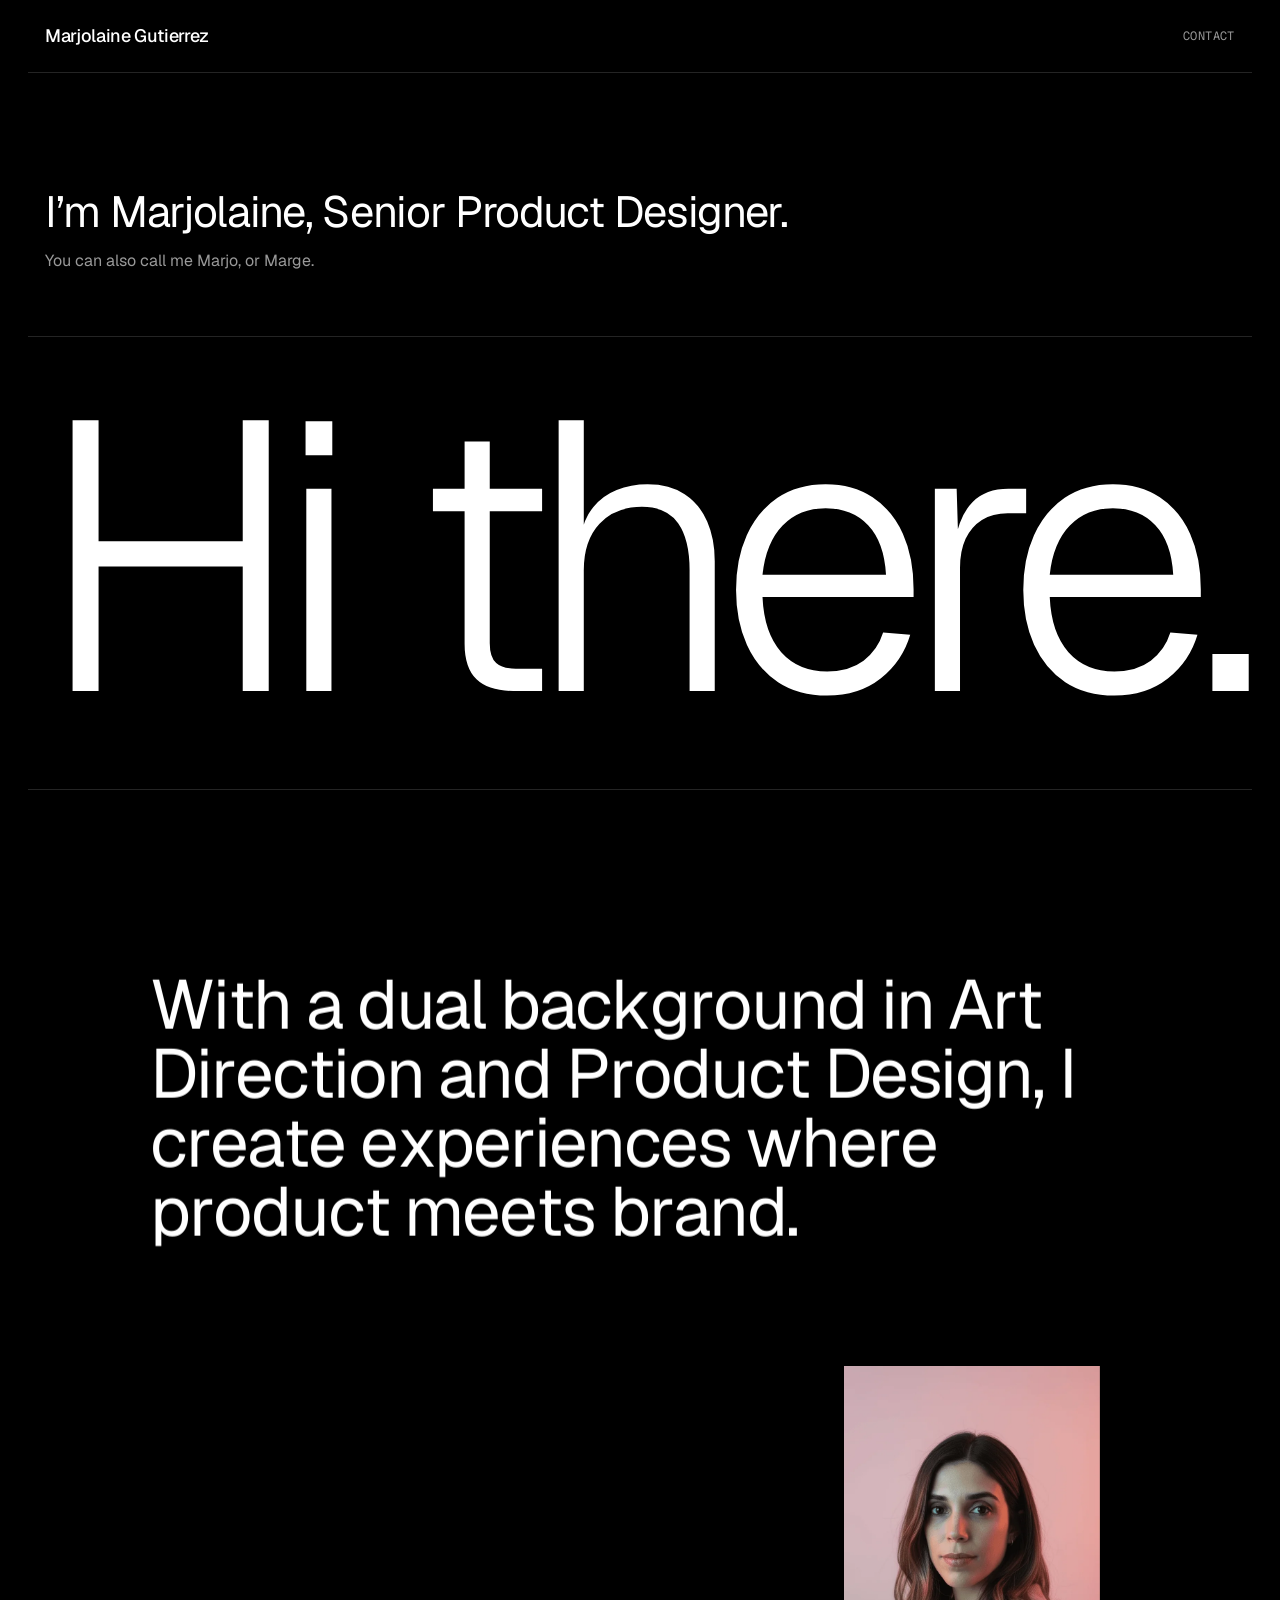
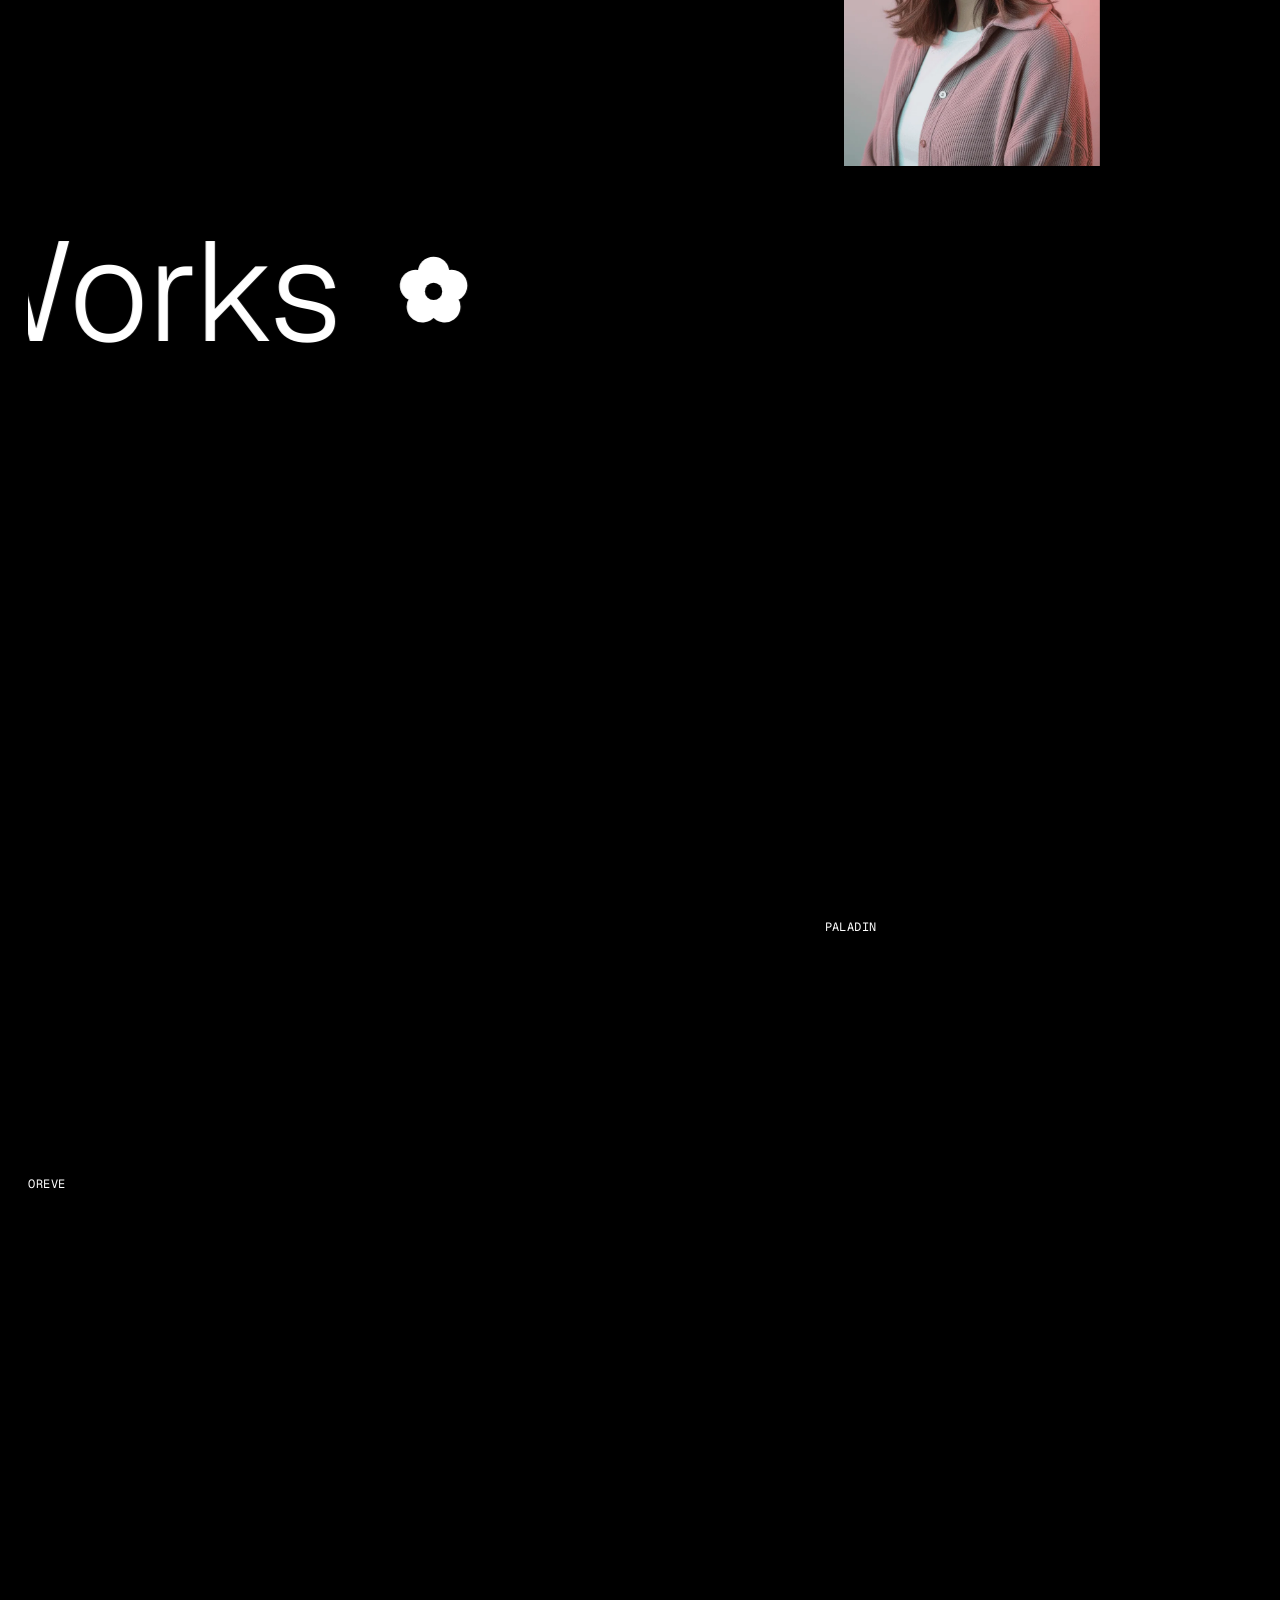
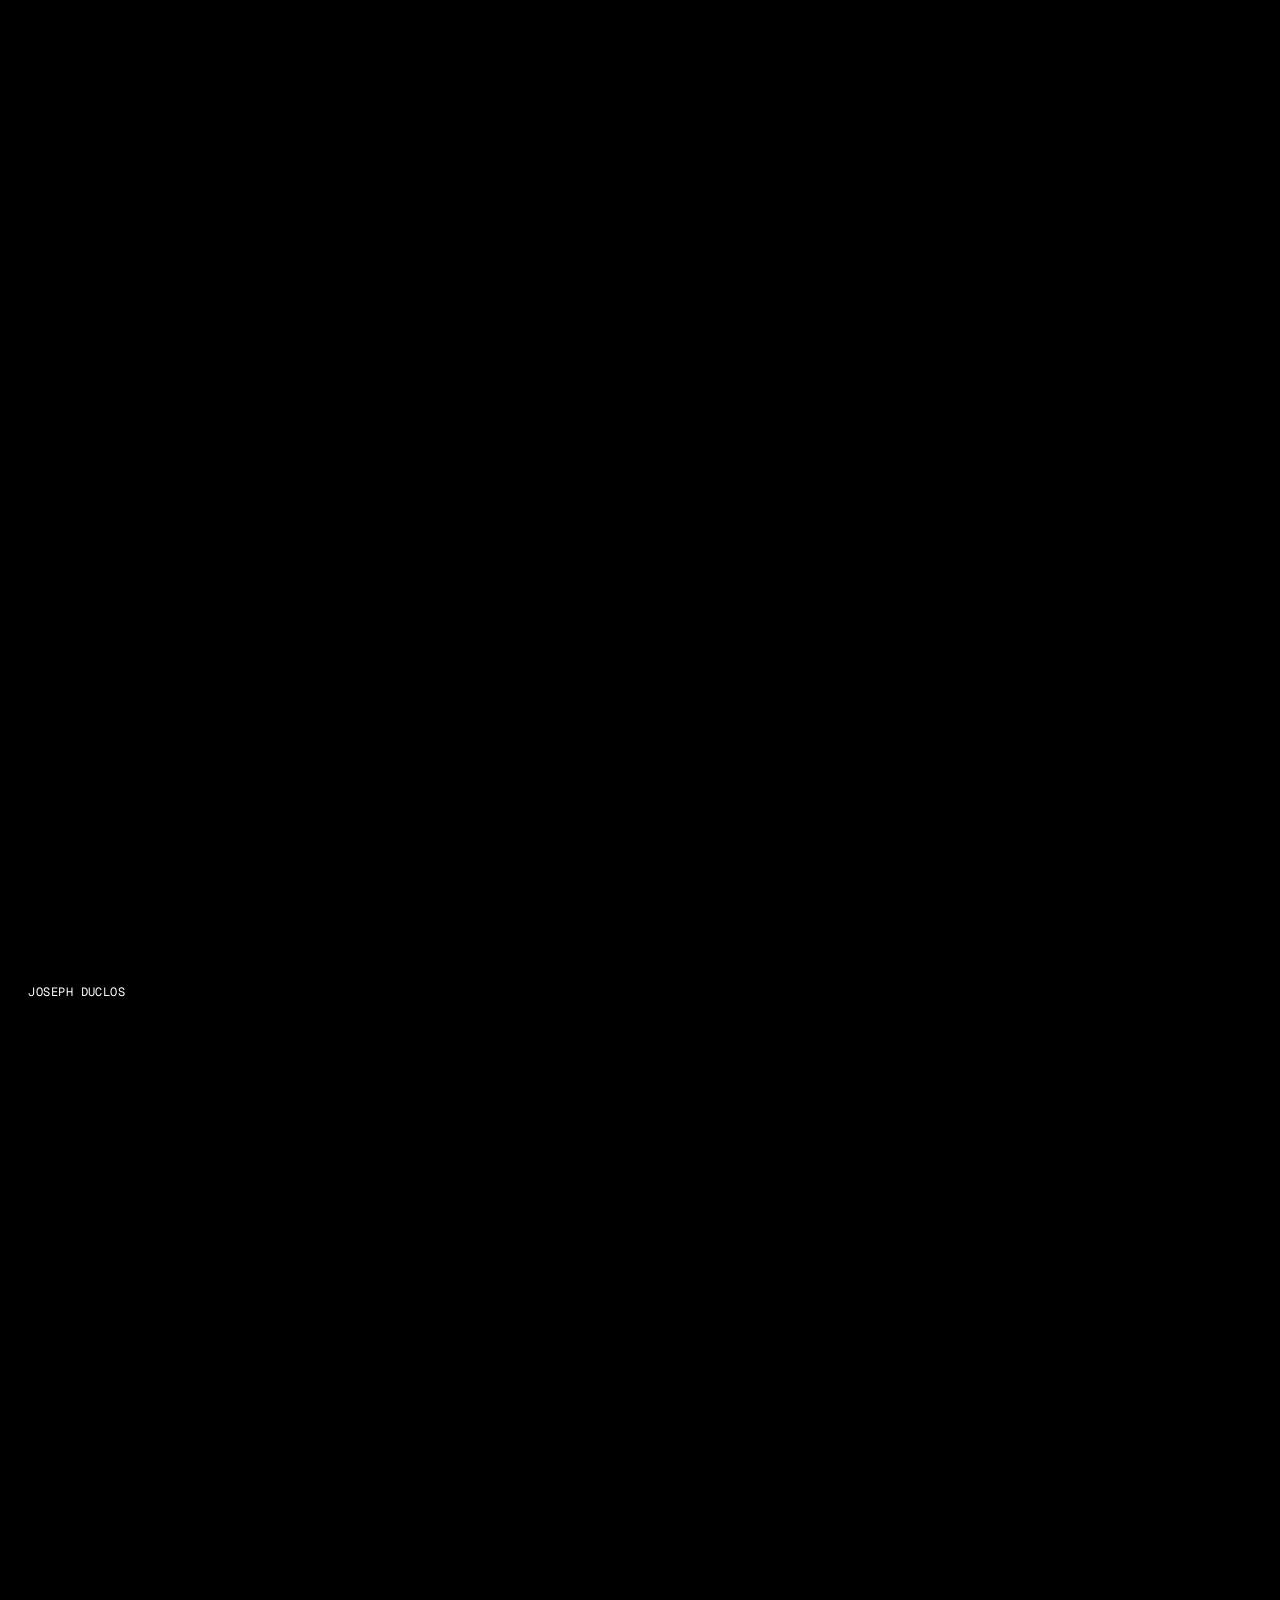
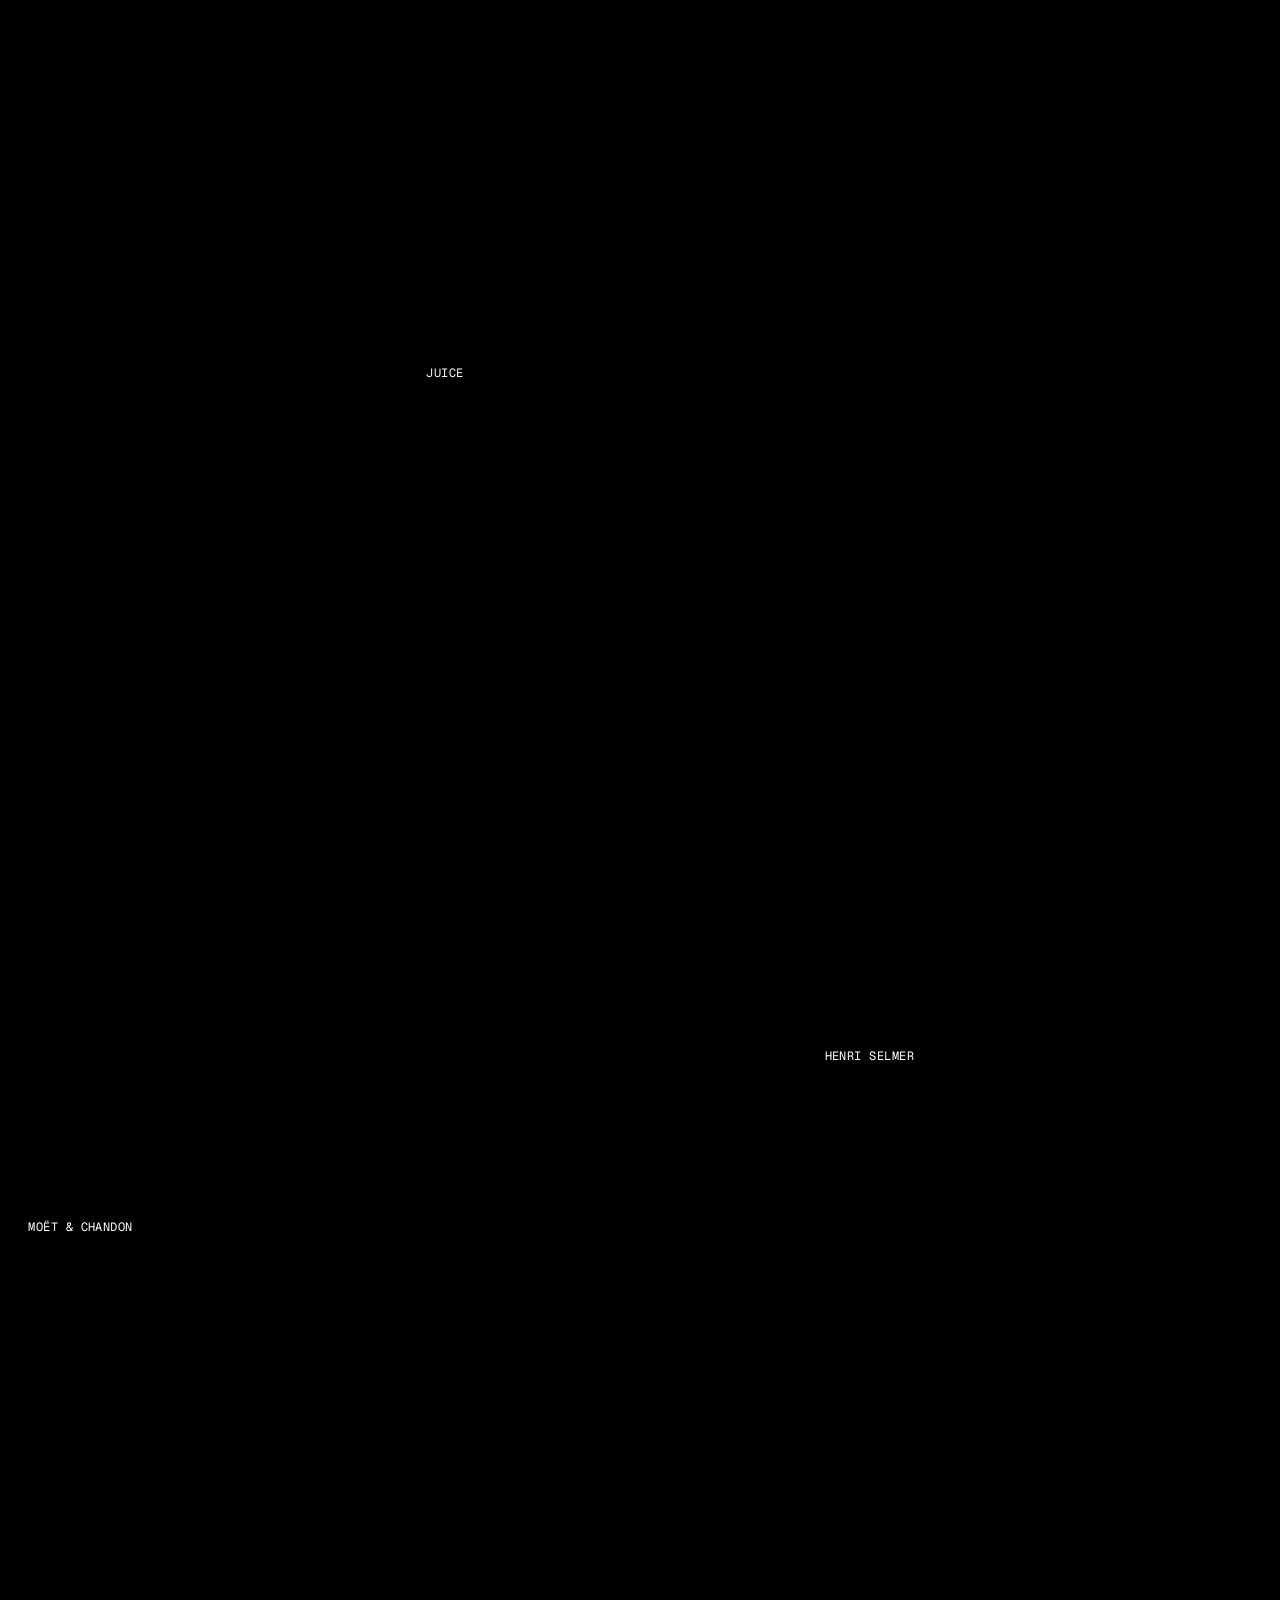
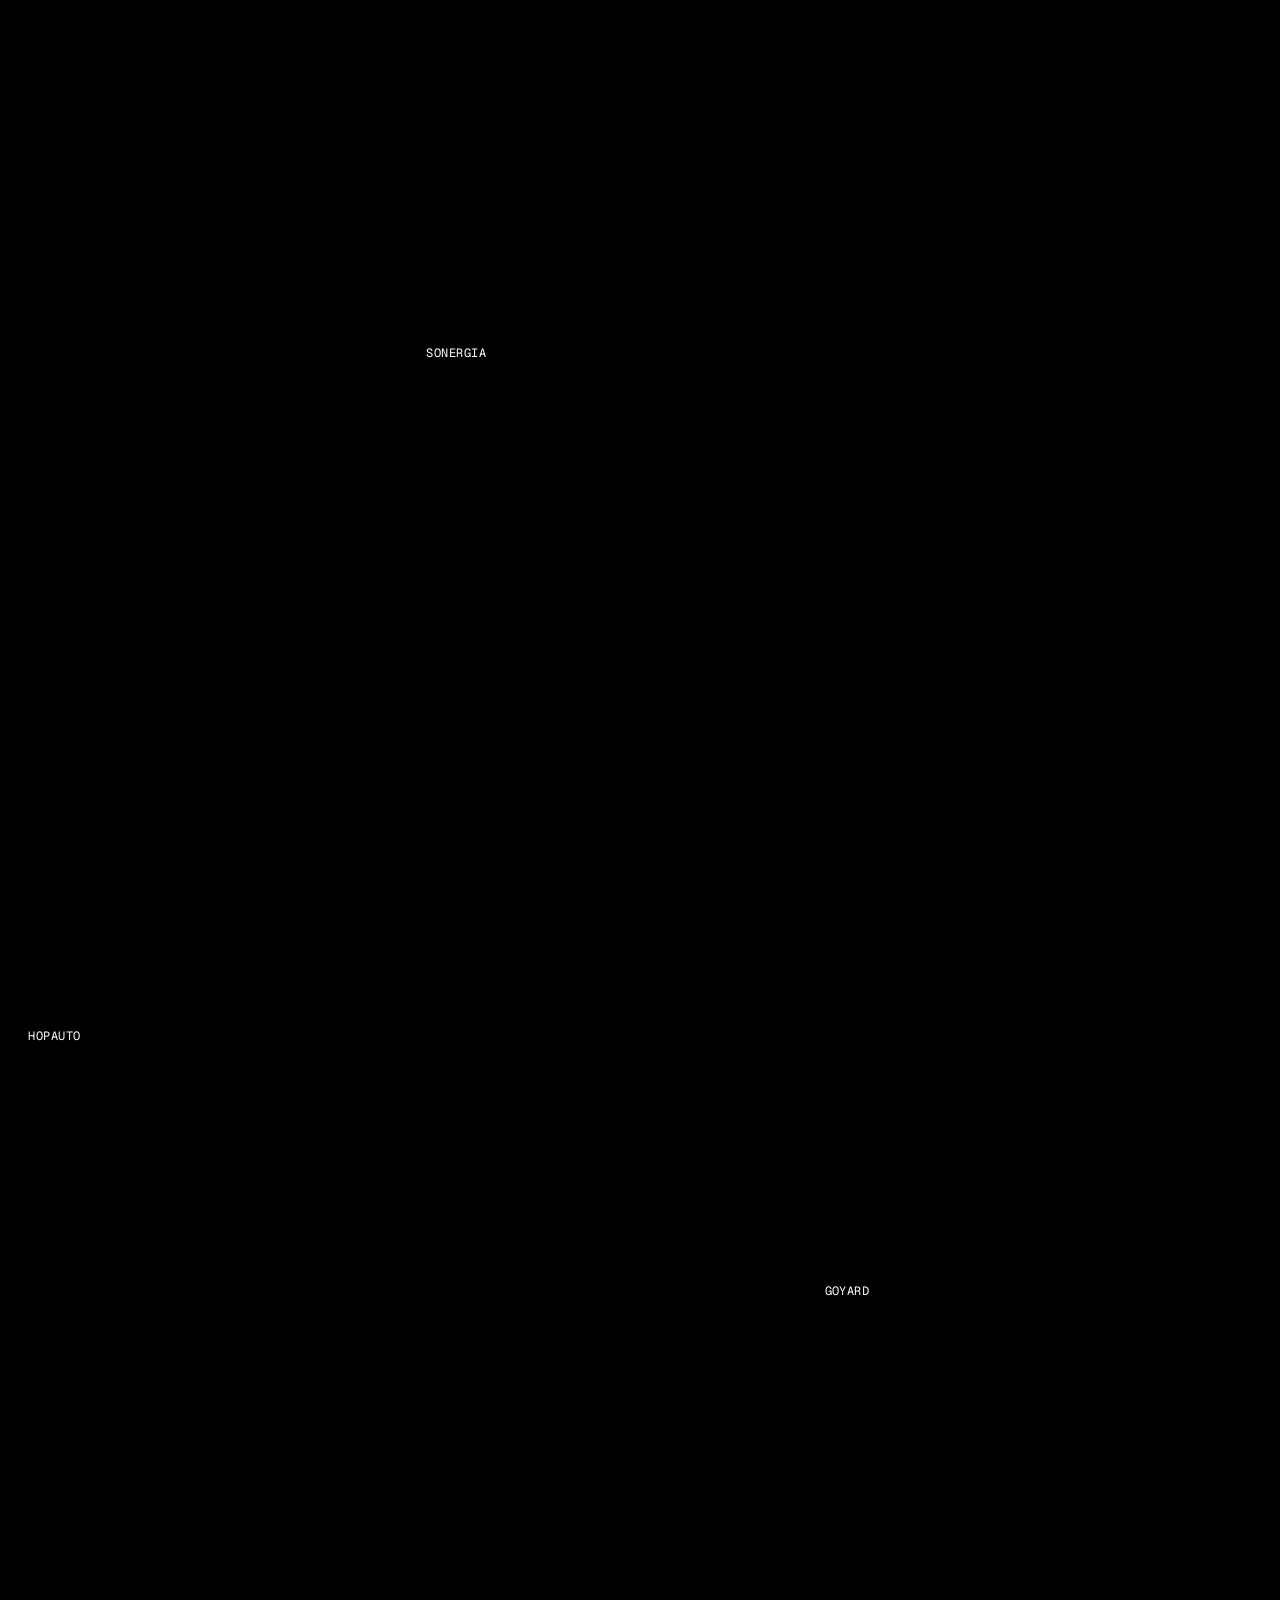
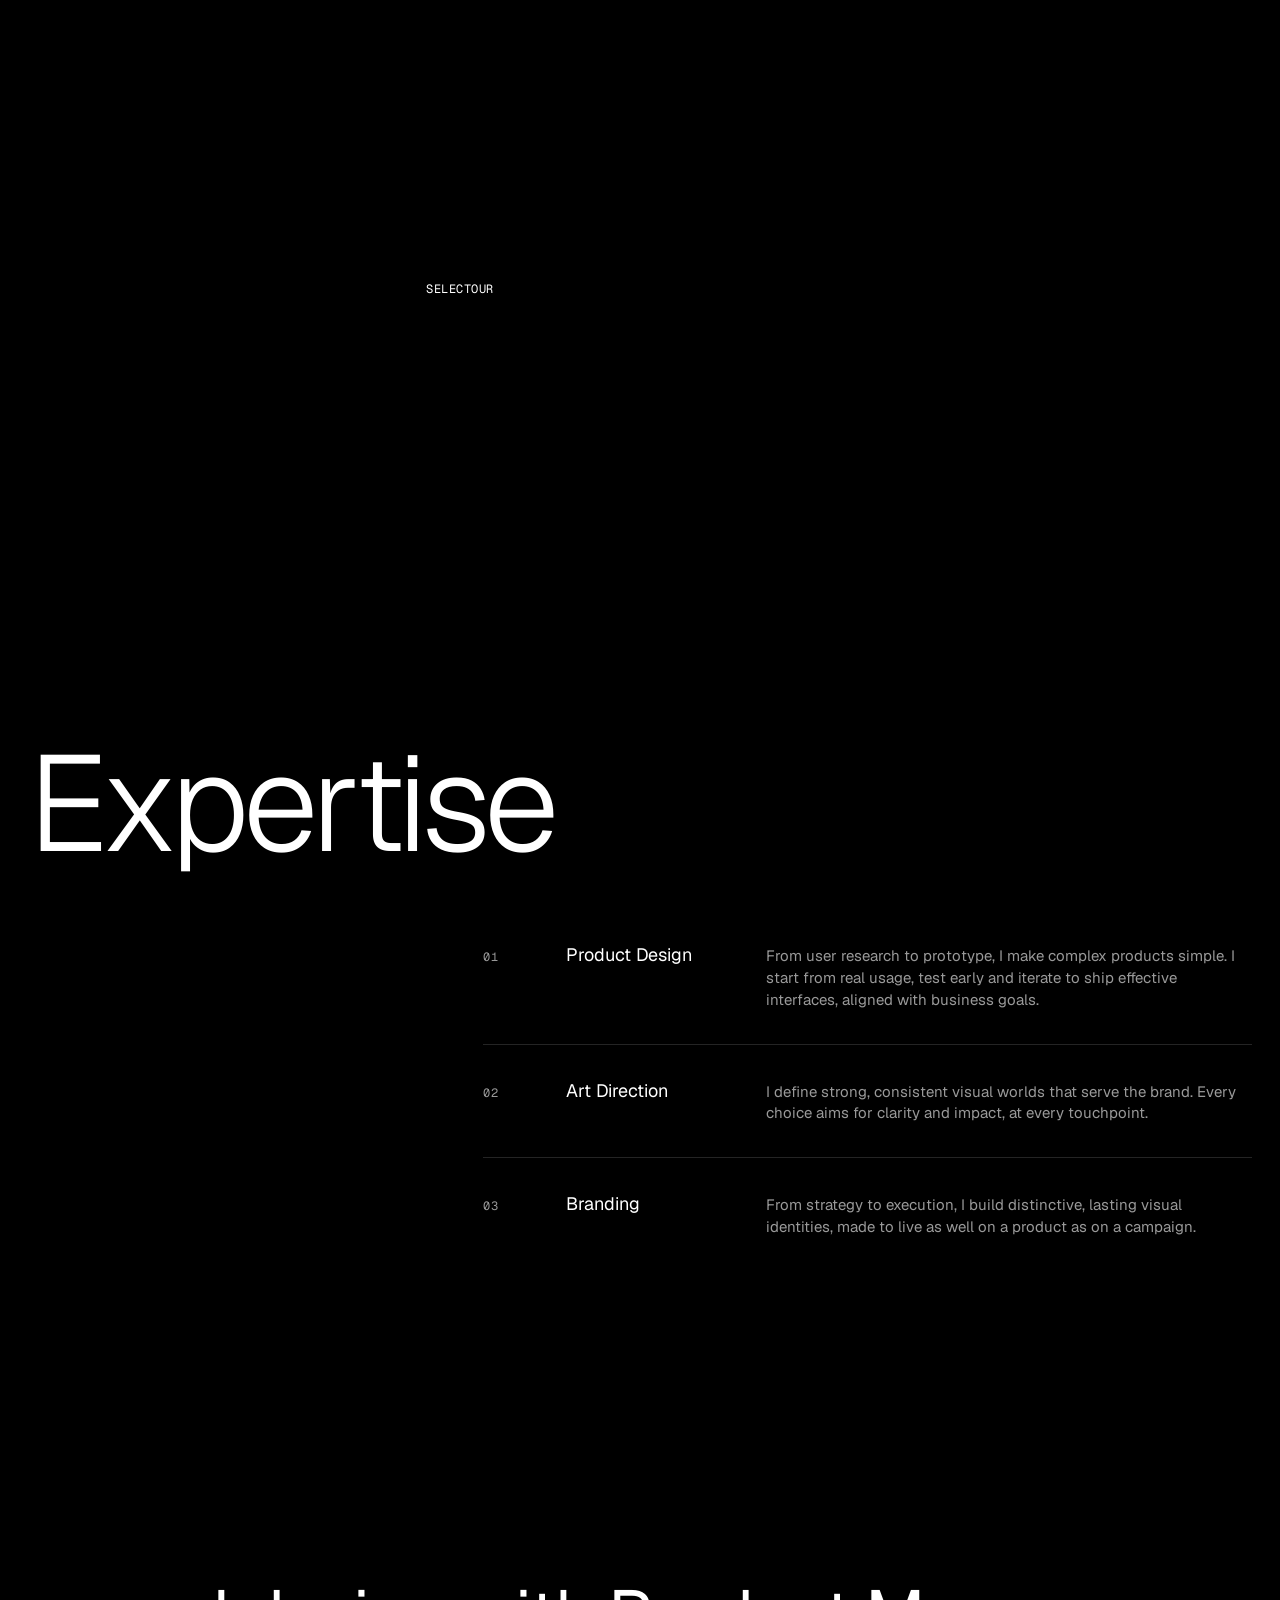
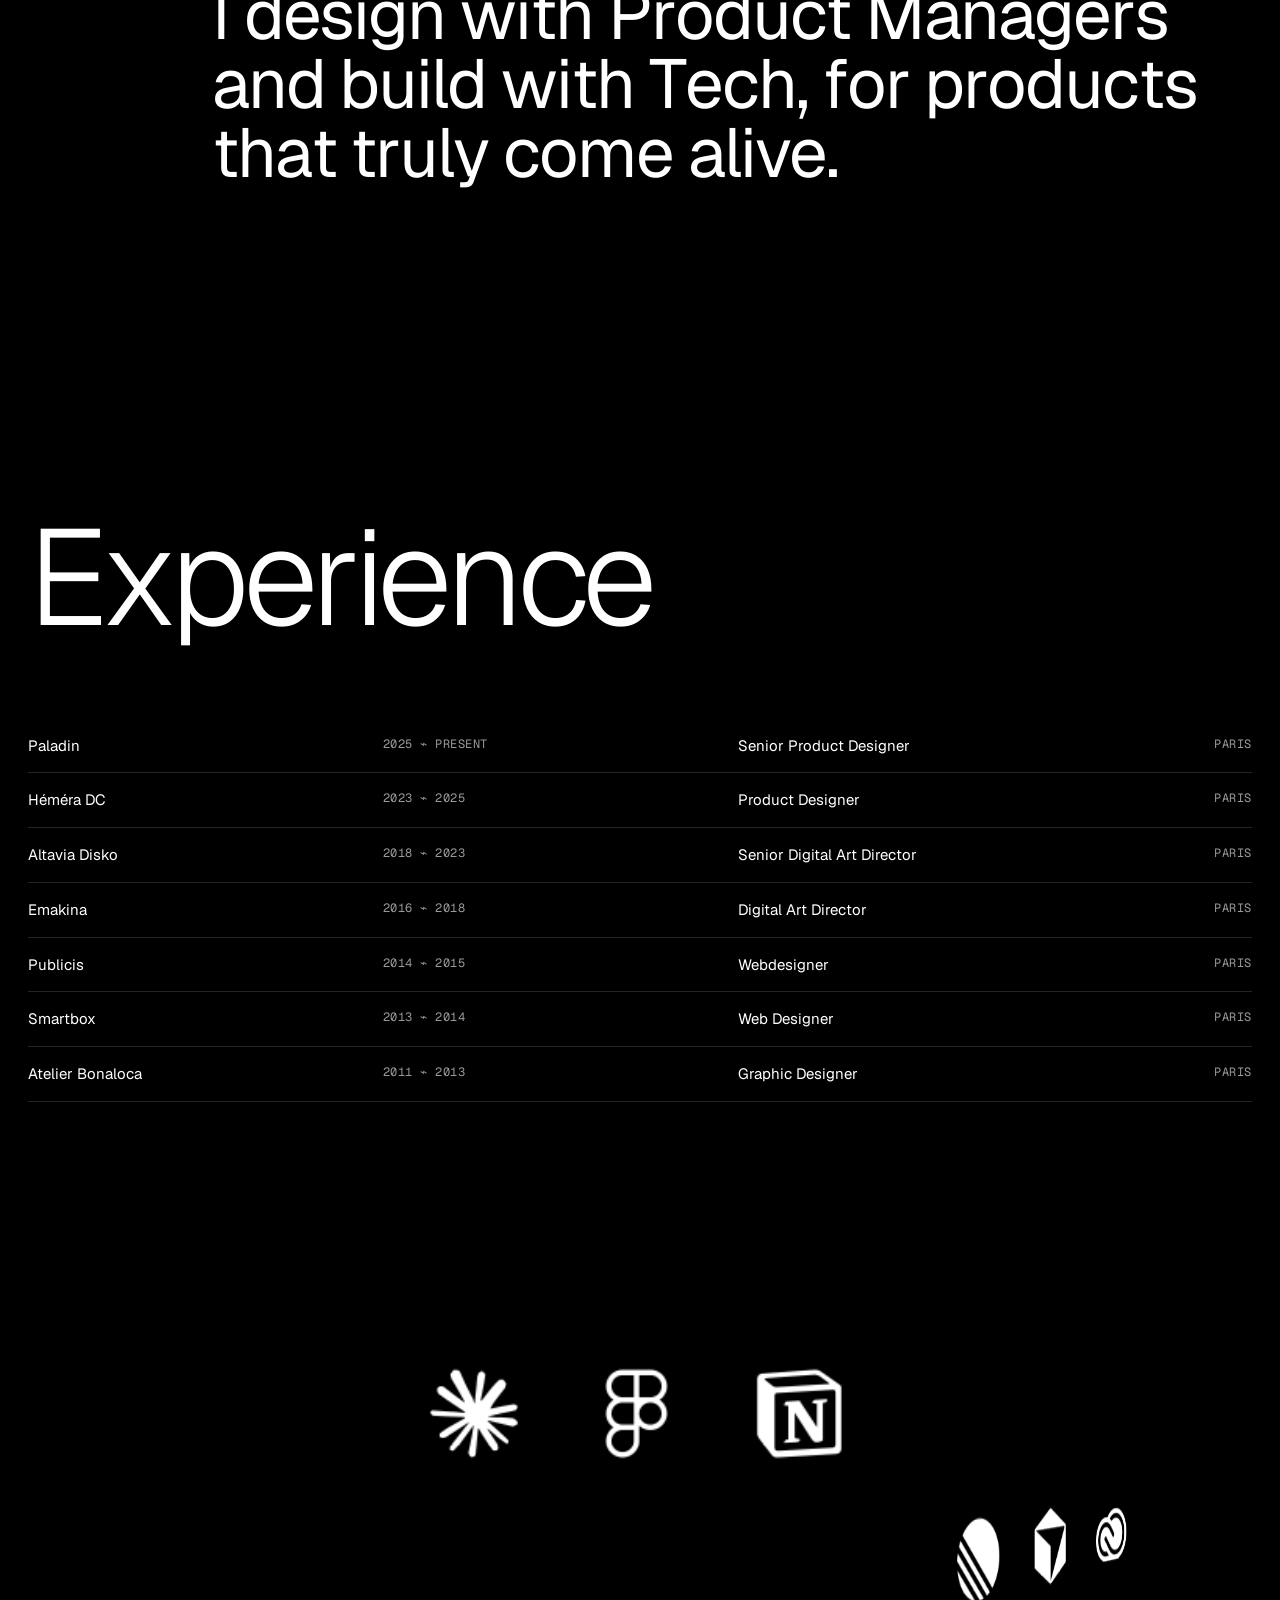
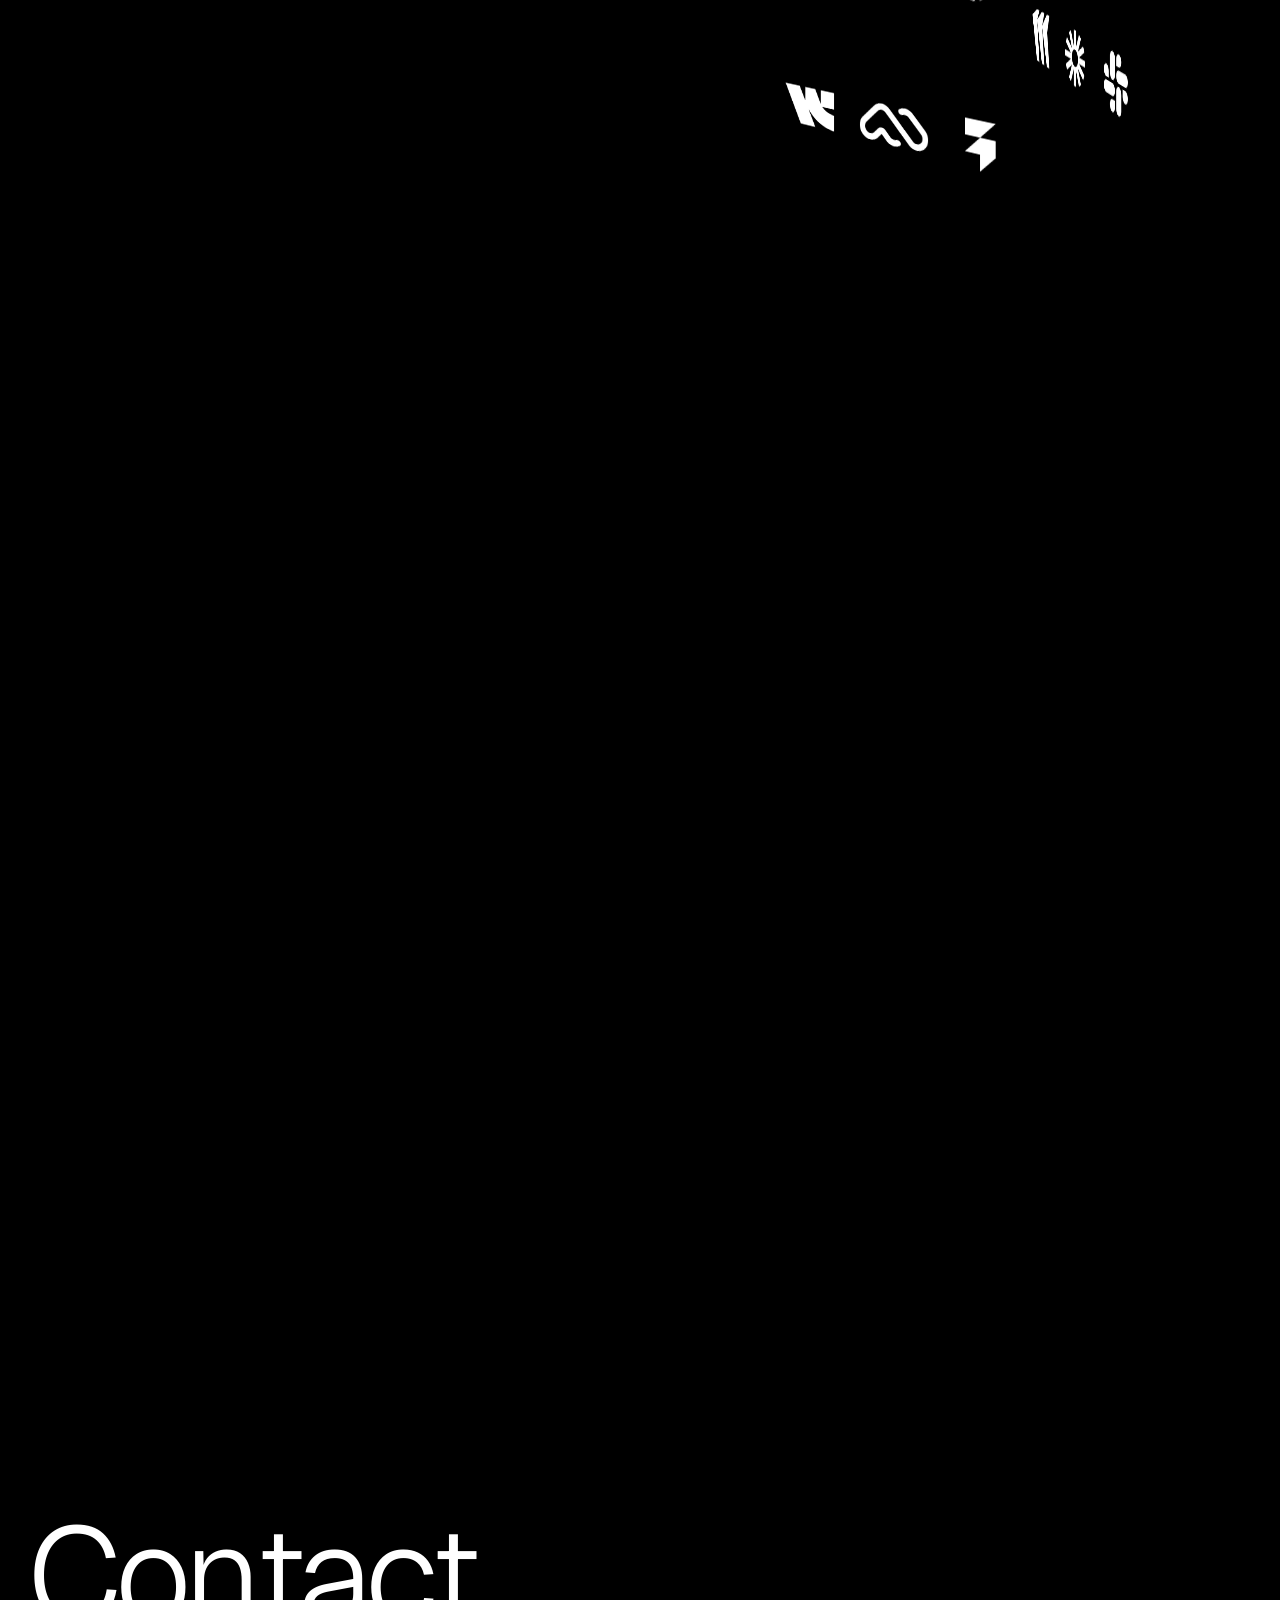
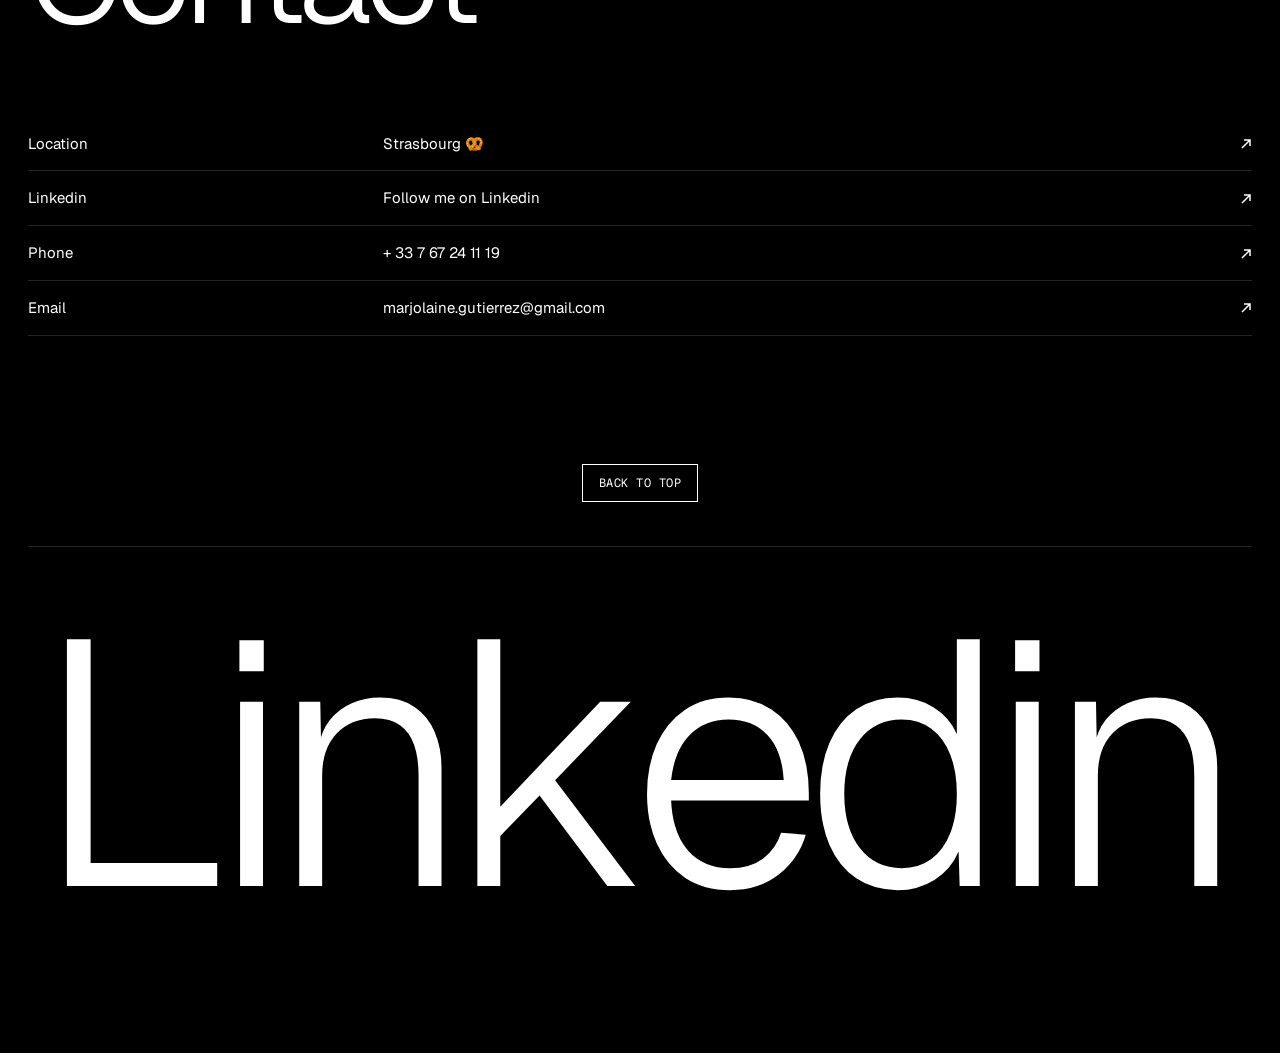
==== commit d18c3a18: "Home : vignette Paladin en photo Co-Authored-By: Claude Opus 5.5 <noreply@anthropic.com> Claude-Sess" ====
--- a/index.html
+++ b/index.html
@@ -110,7 +110,7 @@
         <!-- Liens vers les études de cas Framer en attendant leur migration -->
         <div class="projects-grid">
           <a class="card c-r " style="--y:0%" href="paladin.html">
-            <div class="media" data-reveal="image"><div class="plx"><video muted loop playsinline preload="none" poster="assets/images/paladin.webp" data-src="assets/videos/paladin.mp4" aria-hidden="true"></video></div></div>
+            <div class="media" data-reveal="image"><div class="plx"><video muted loop playsinline preload="none" poster="assets/images/paladin-cover.webp" aria-hidden="true"></video></div></div>
             <span class="label" data-reveal="fade">Paladin</span>
           </a>
           <a class="card c-l " style="--y:4.04%" href="oreve.html">
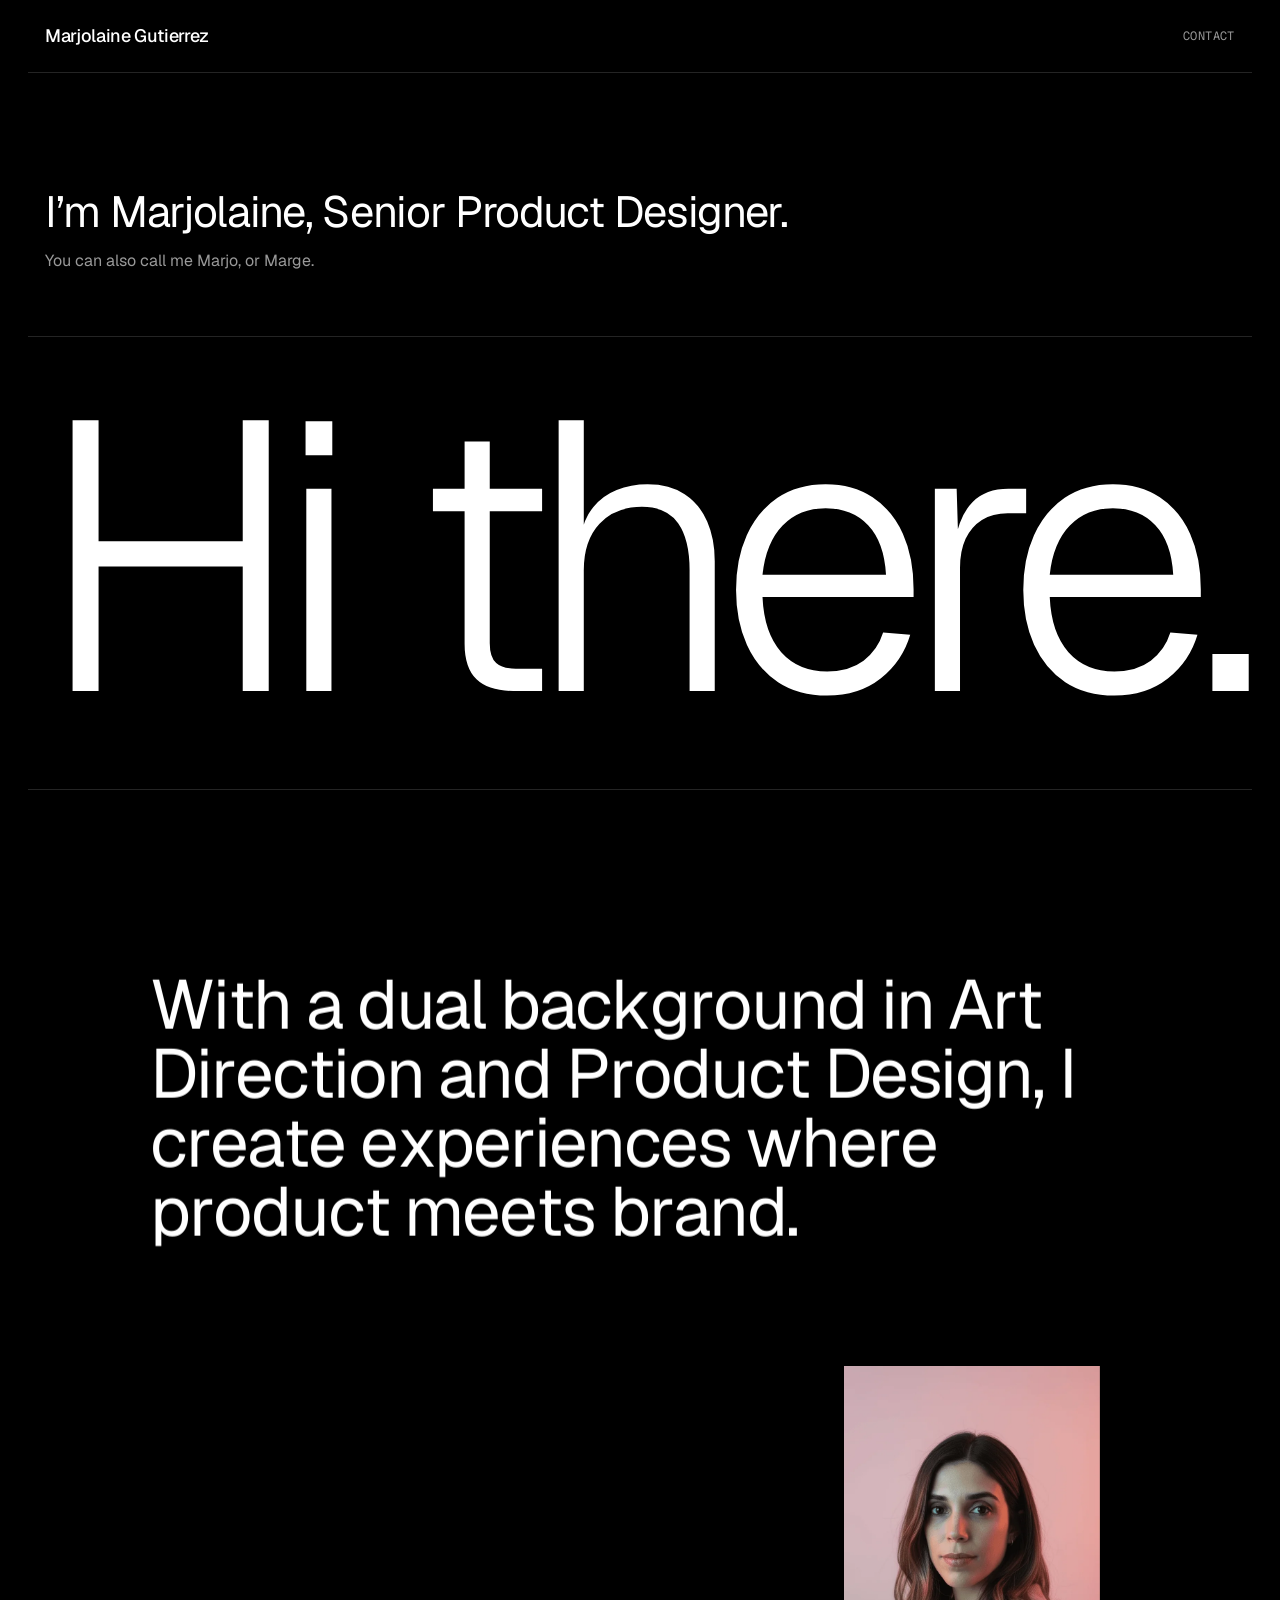
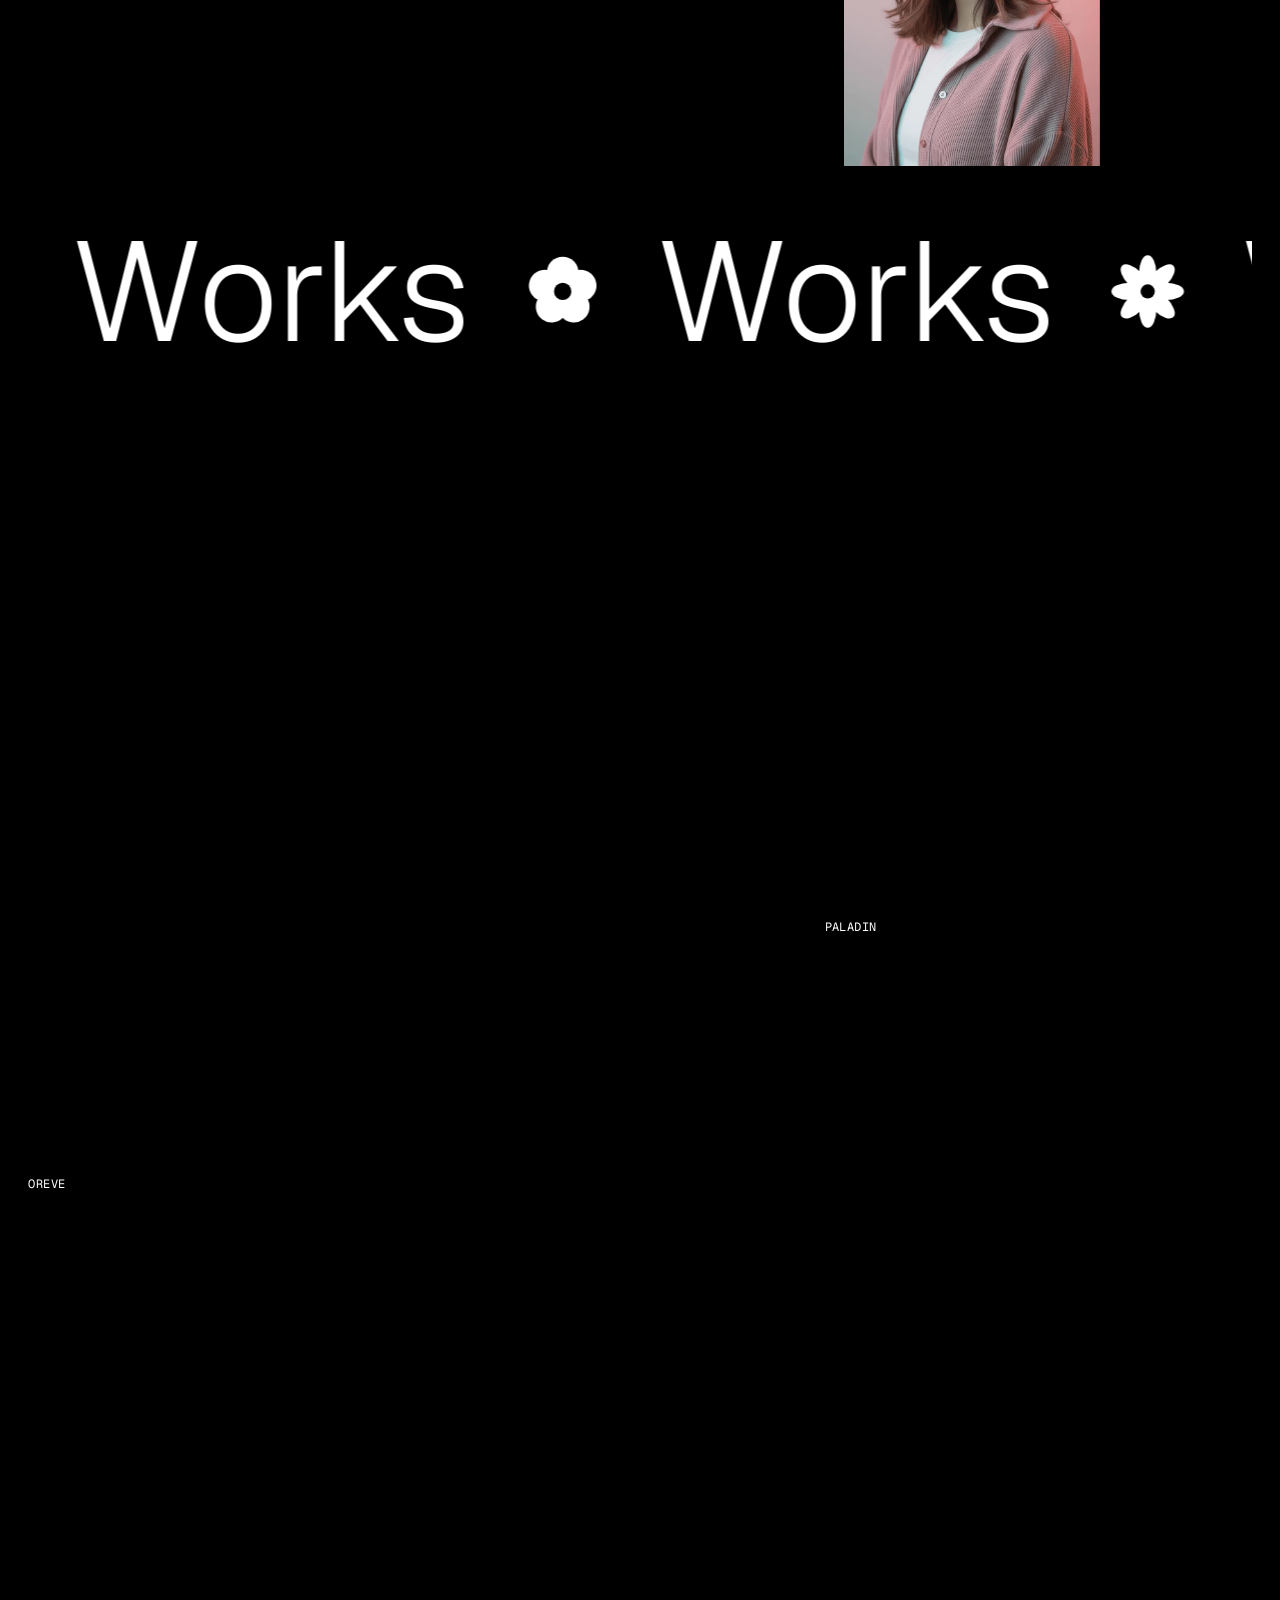
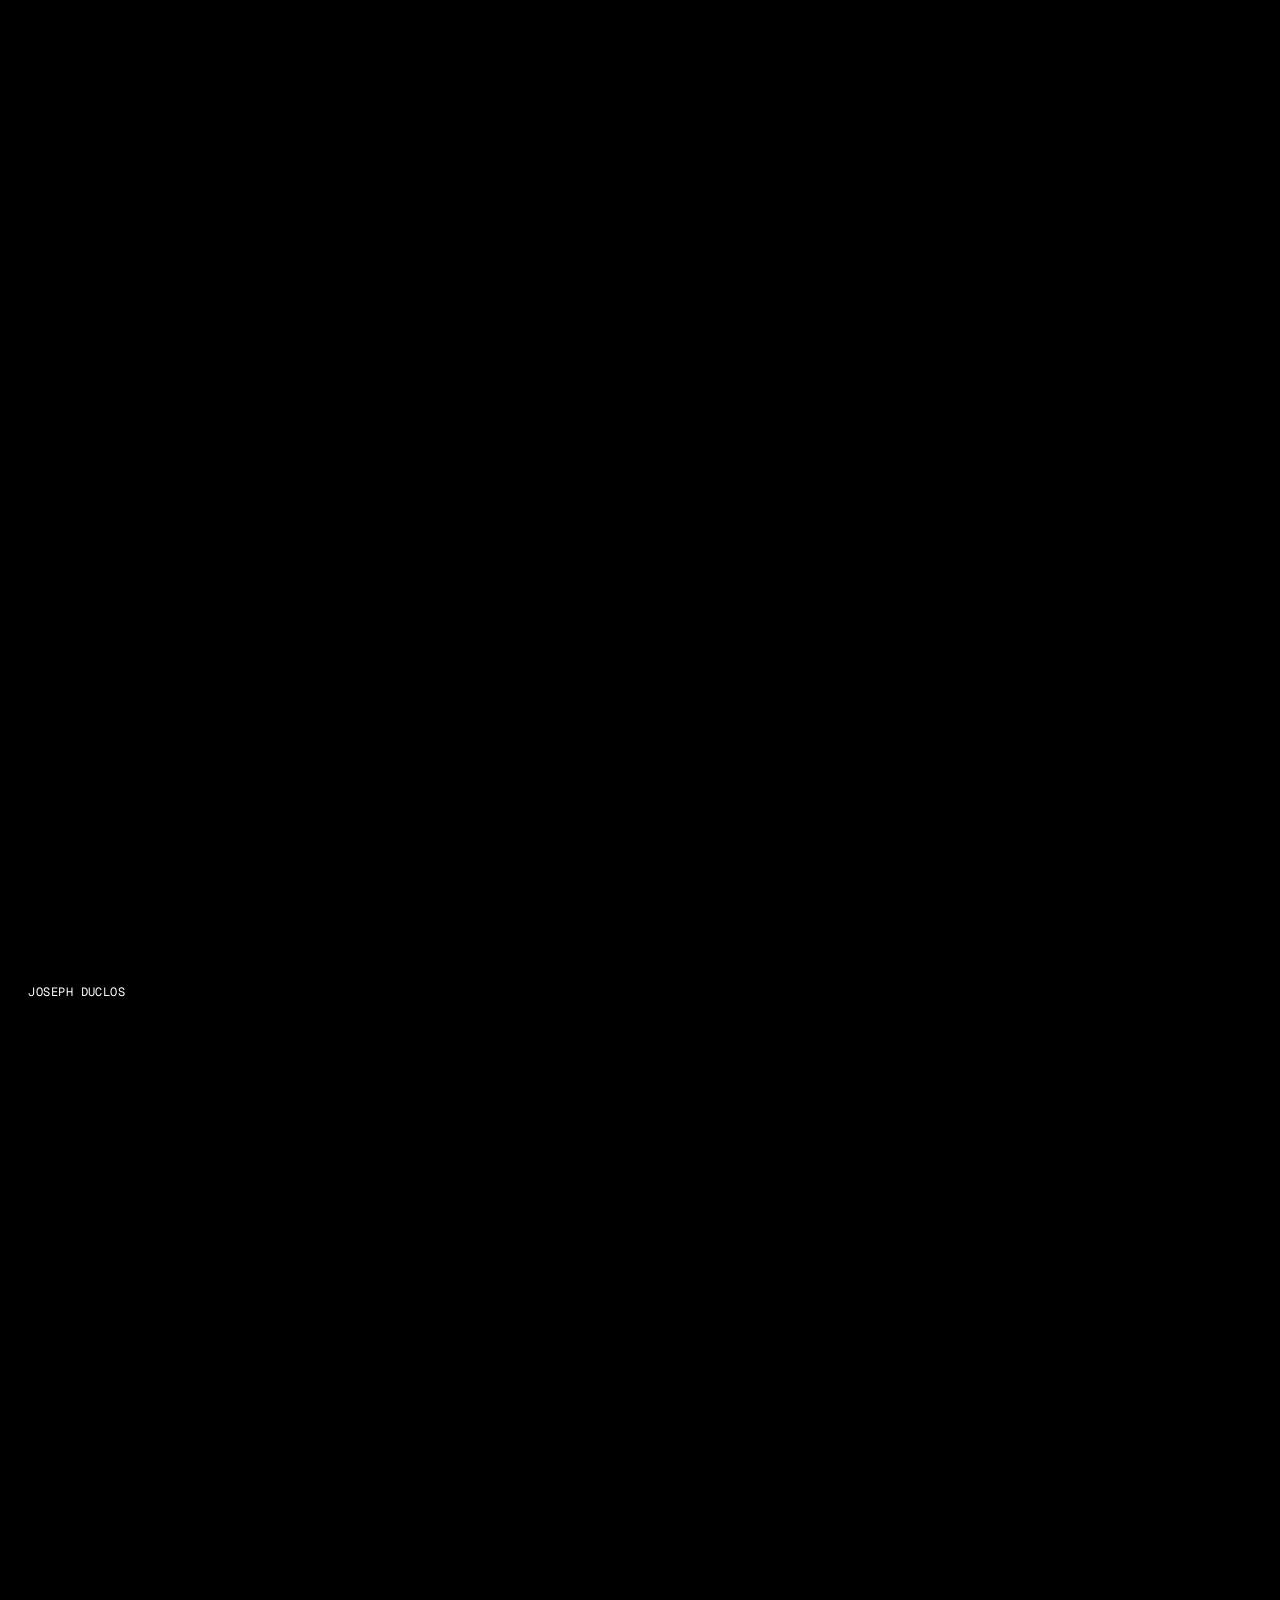
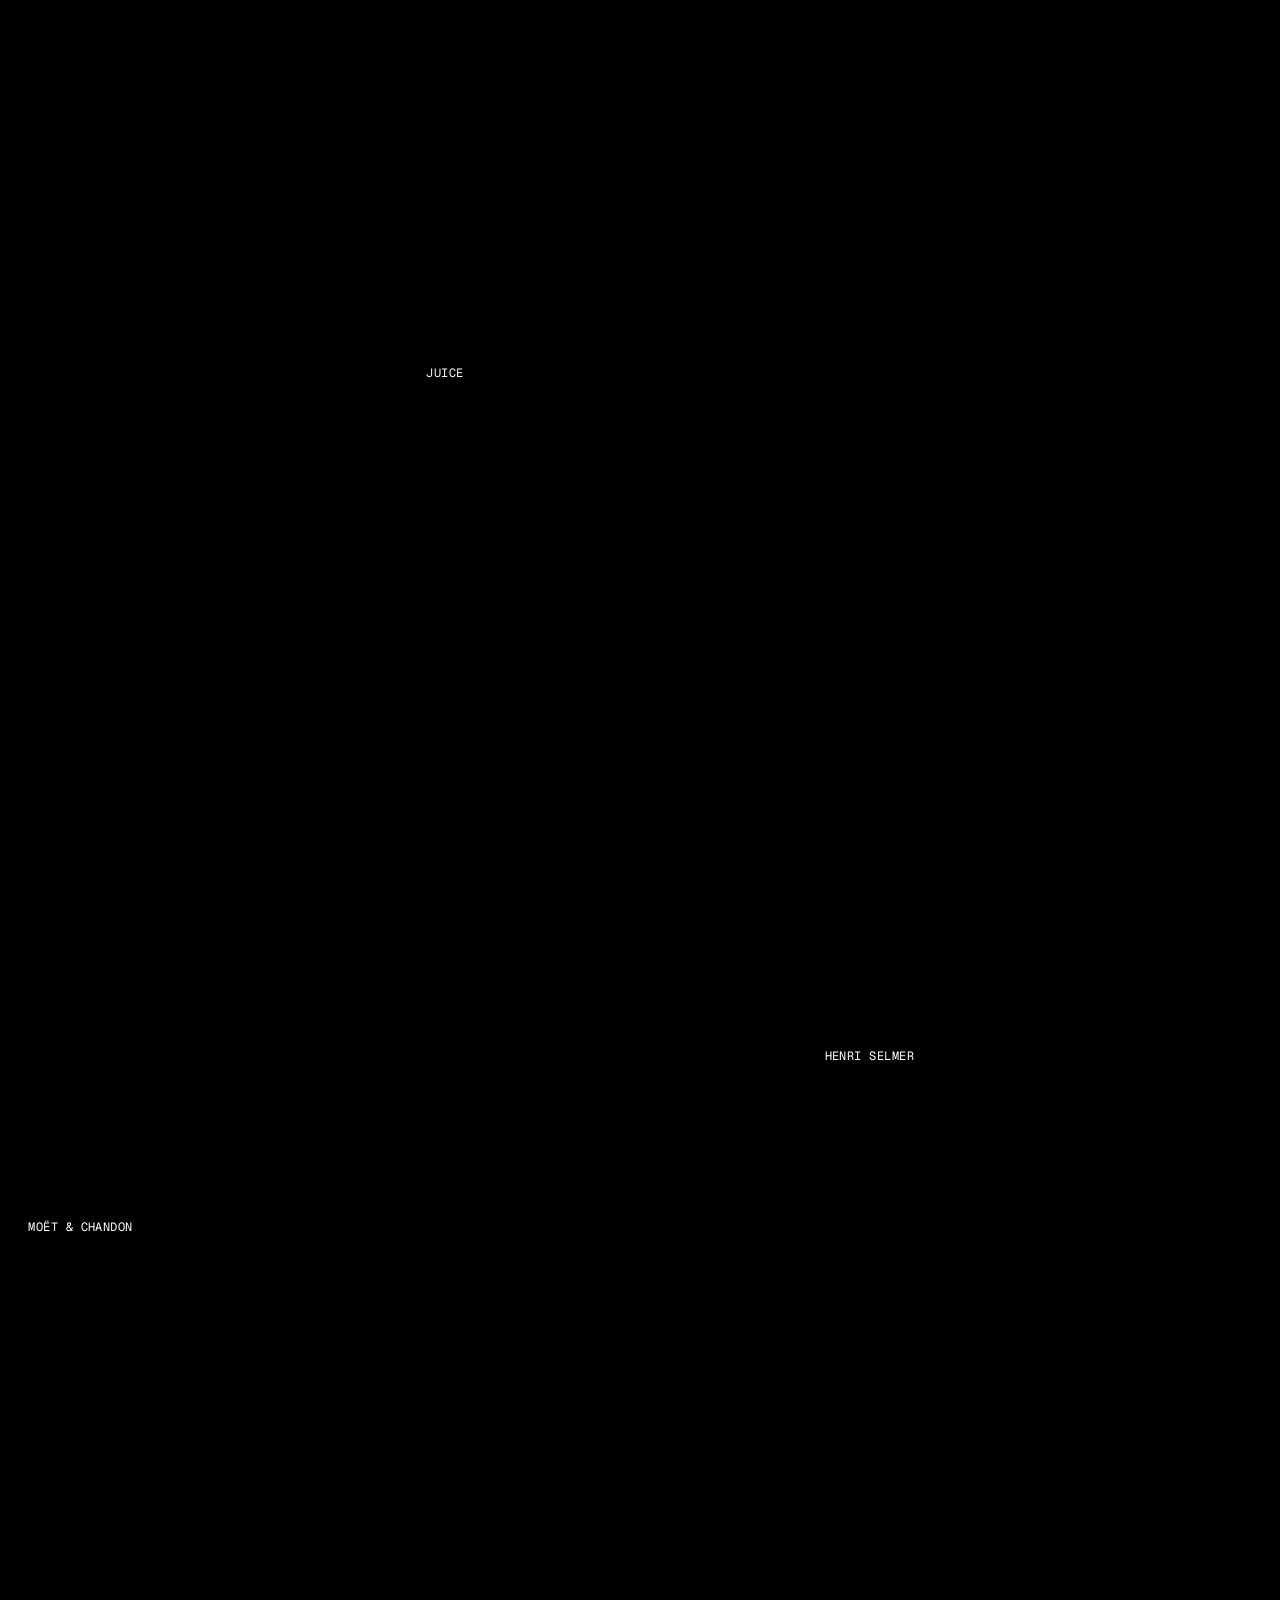
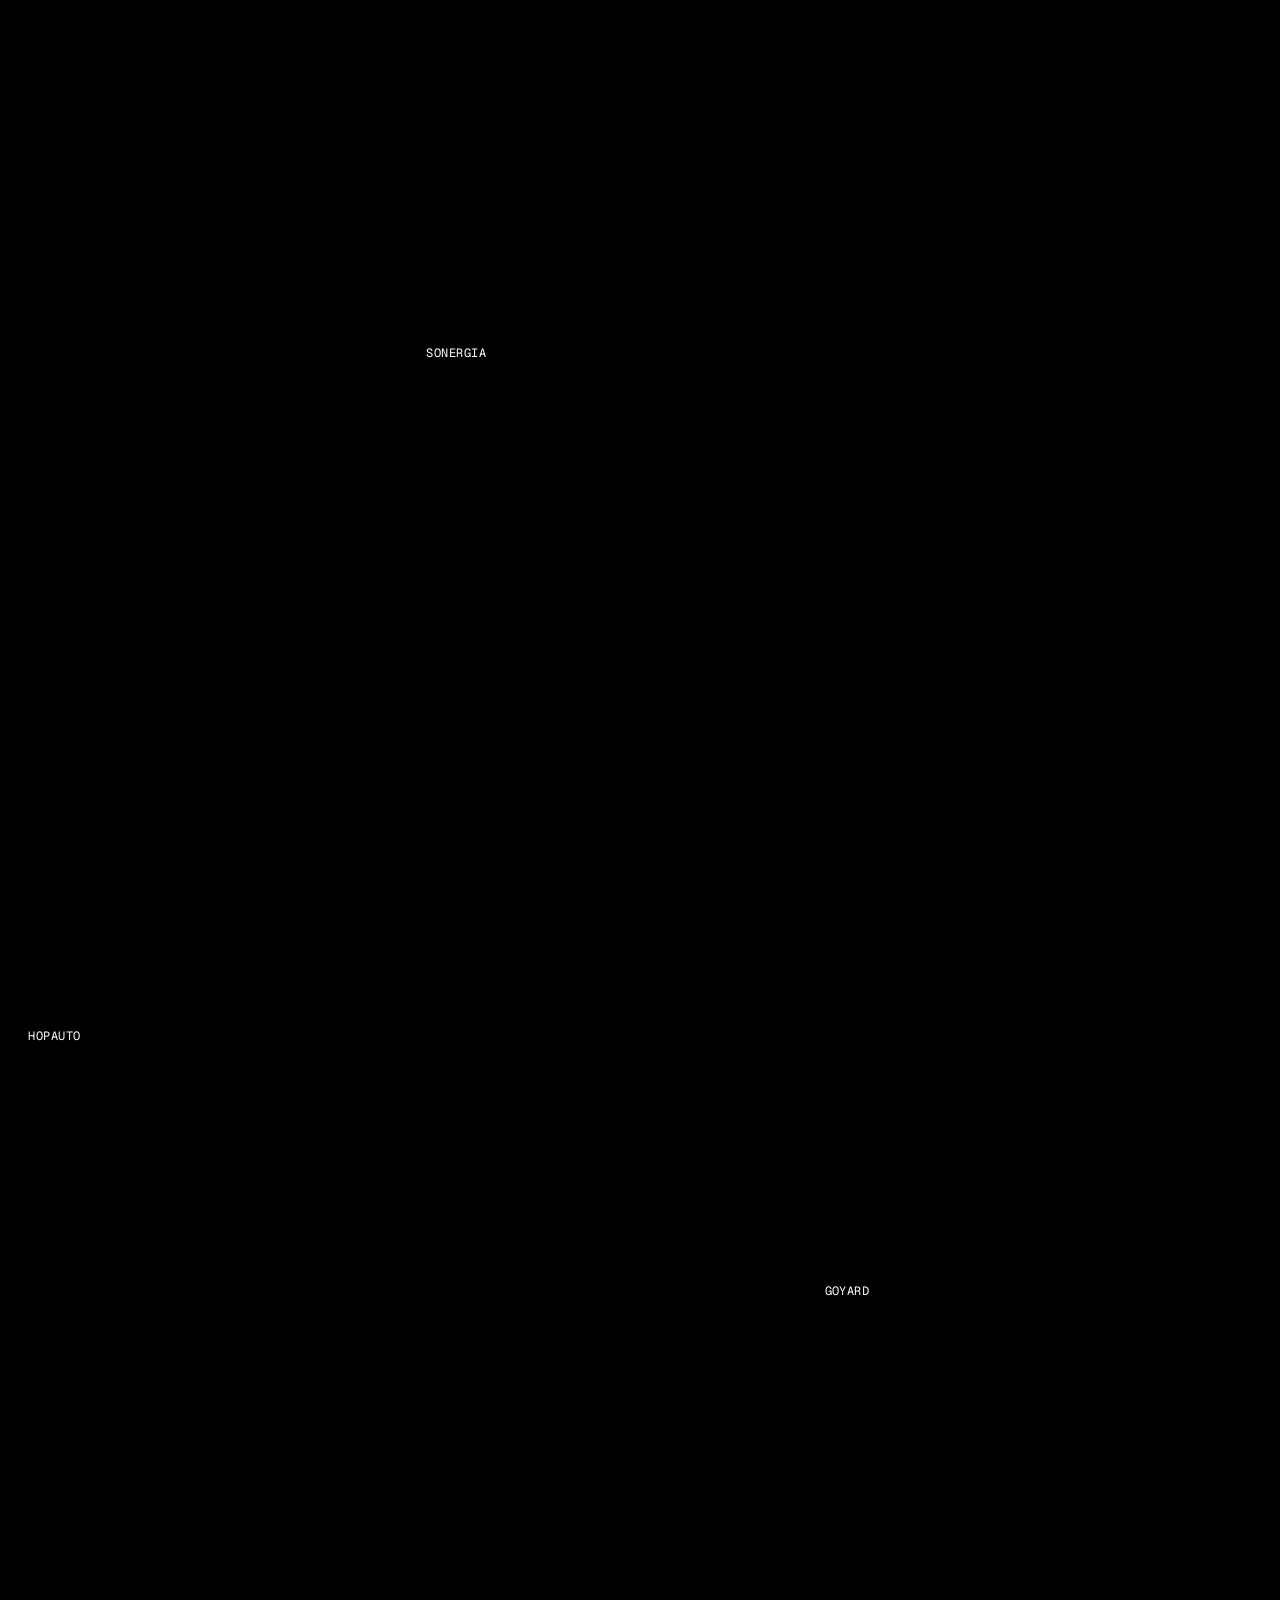
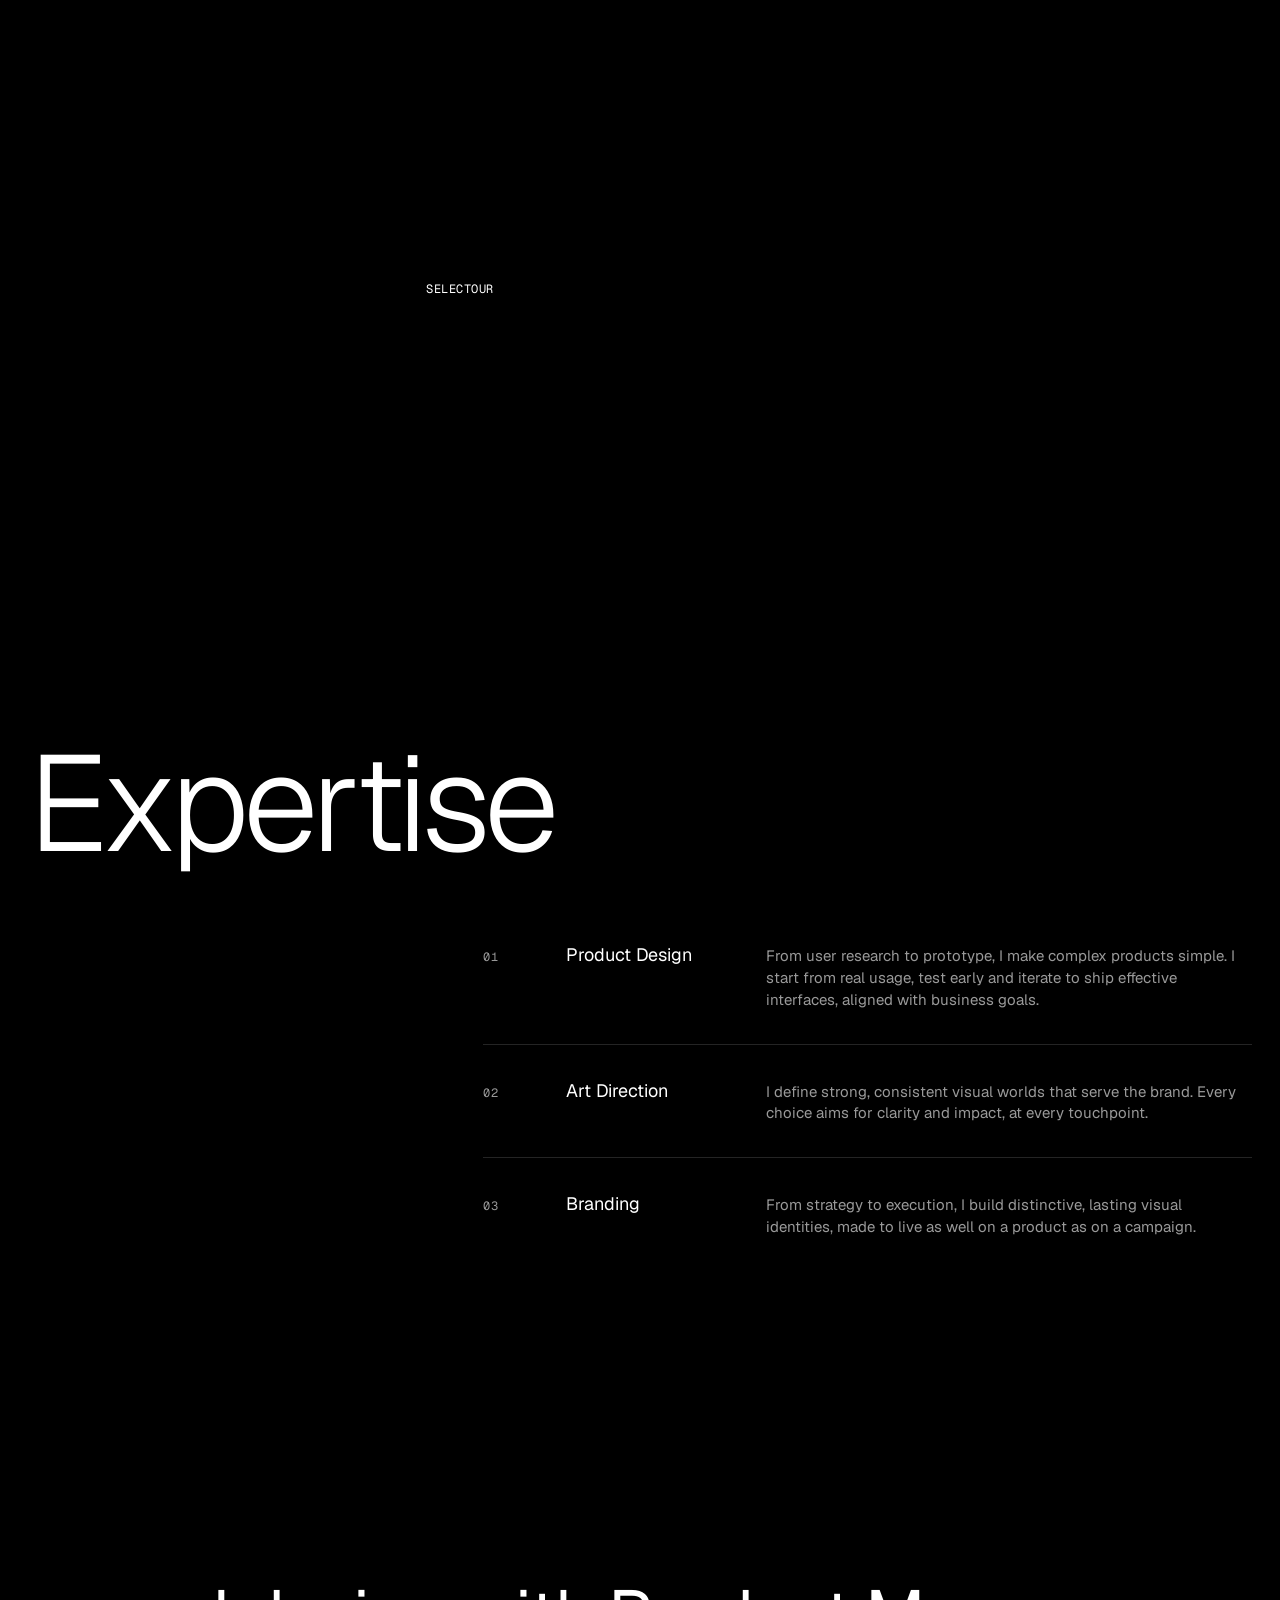
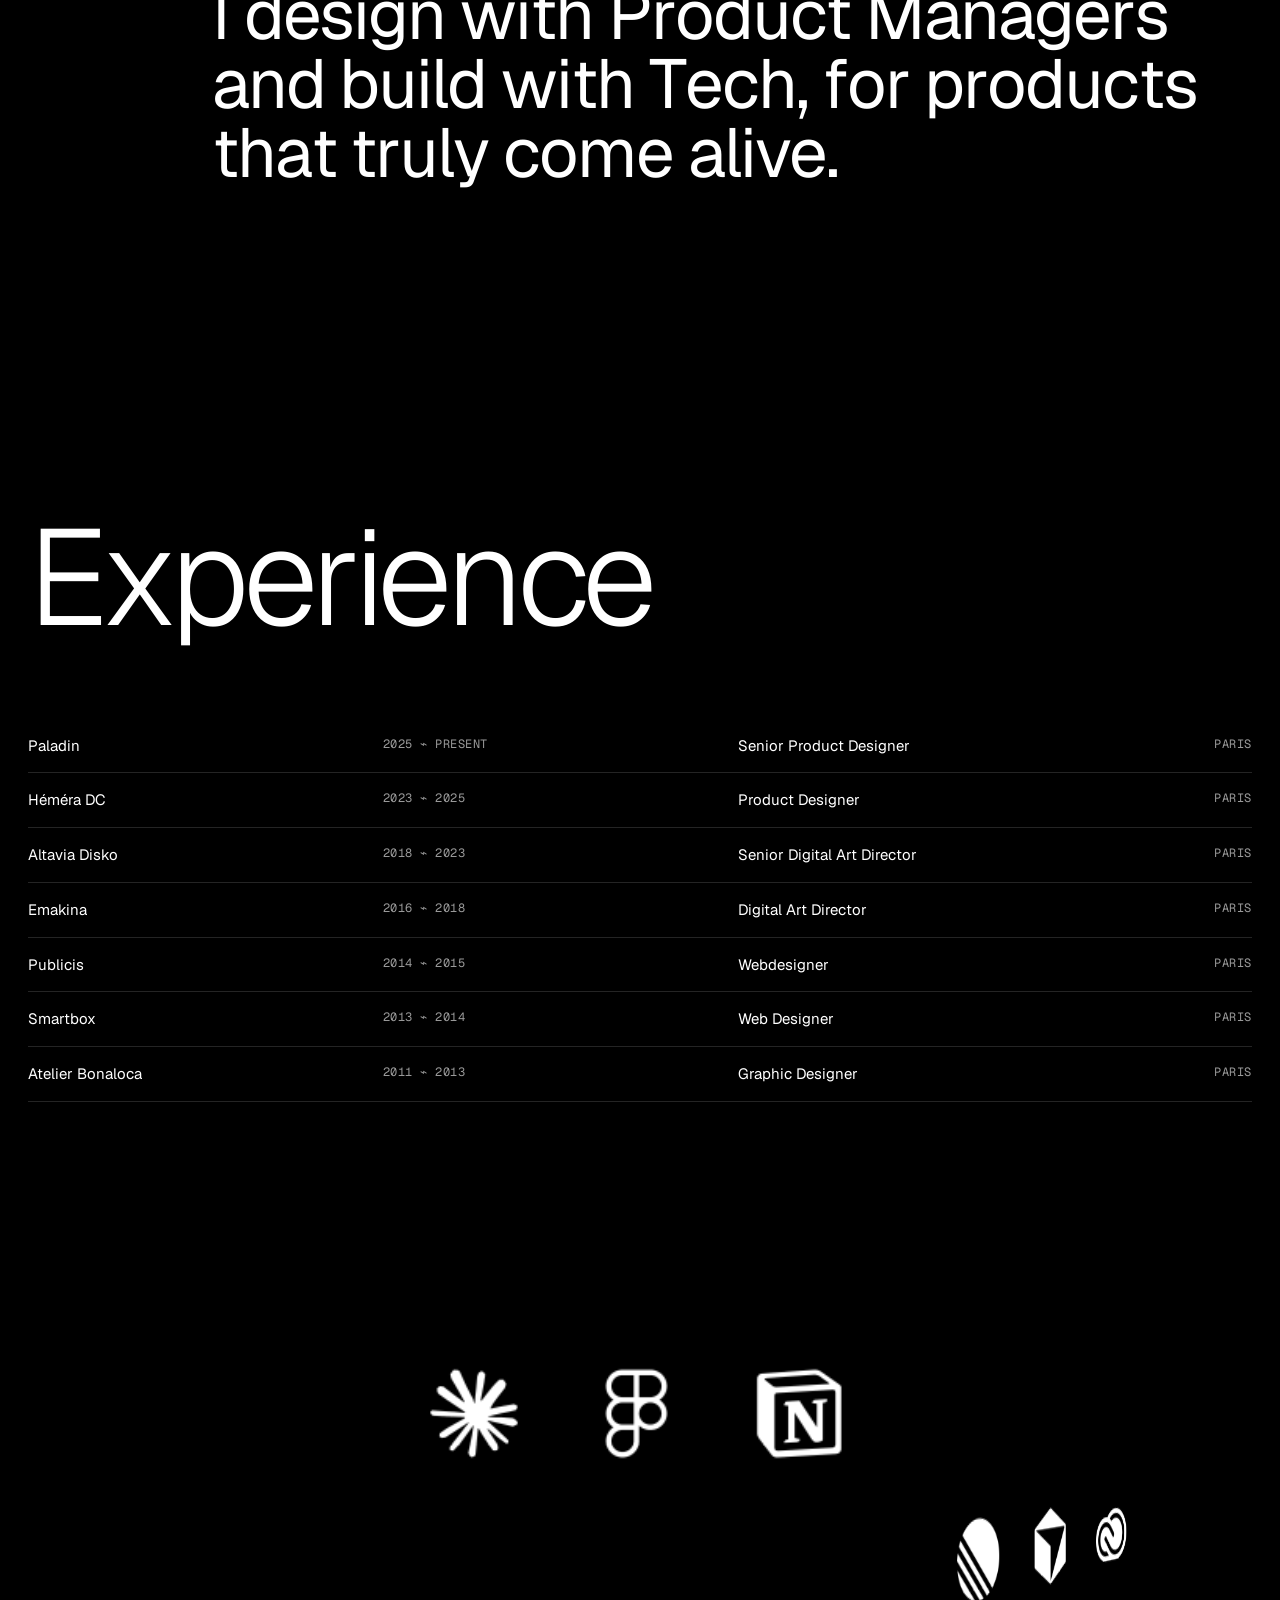
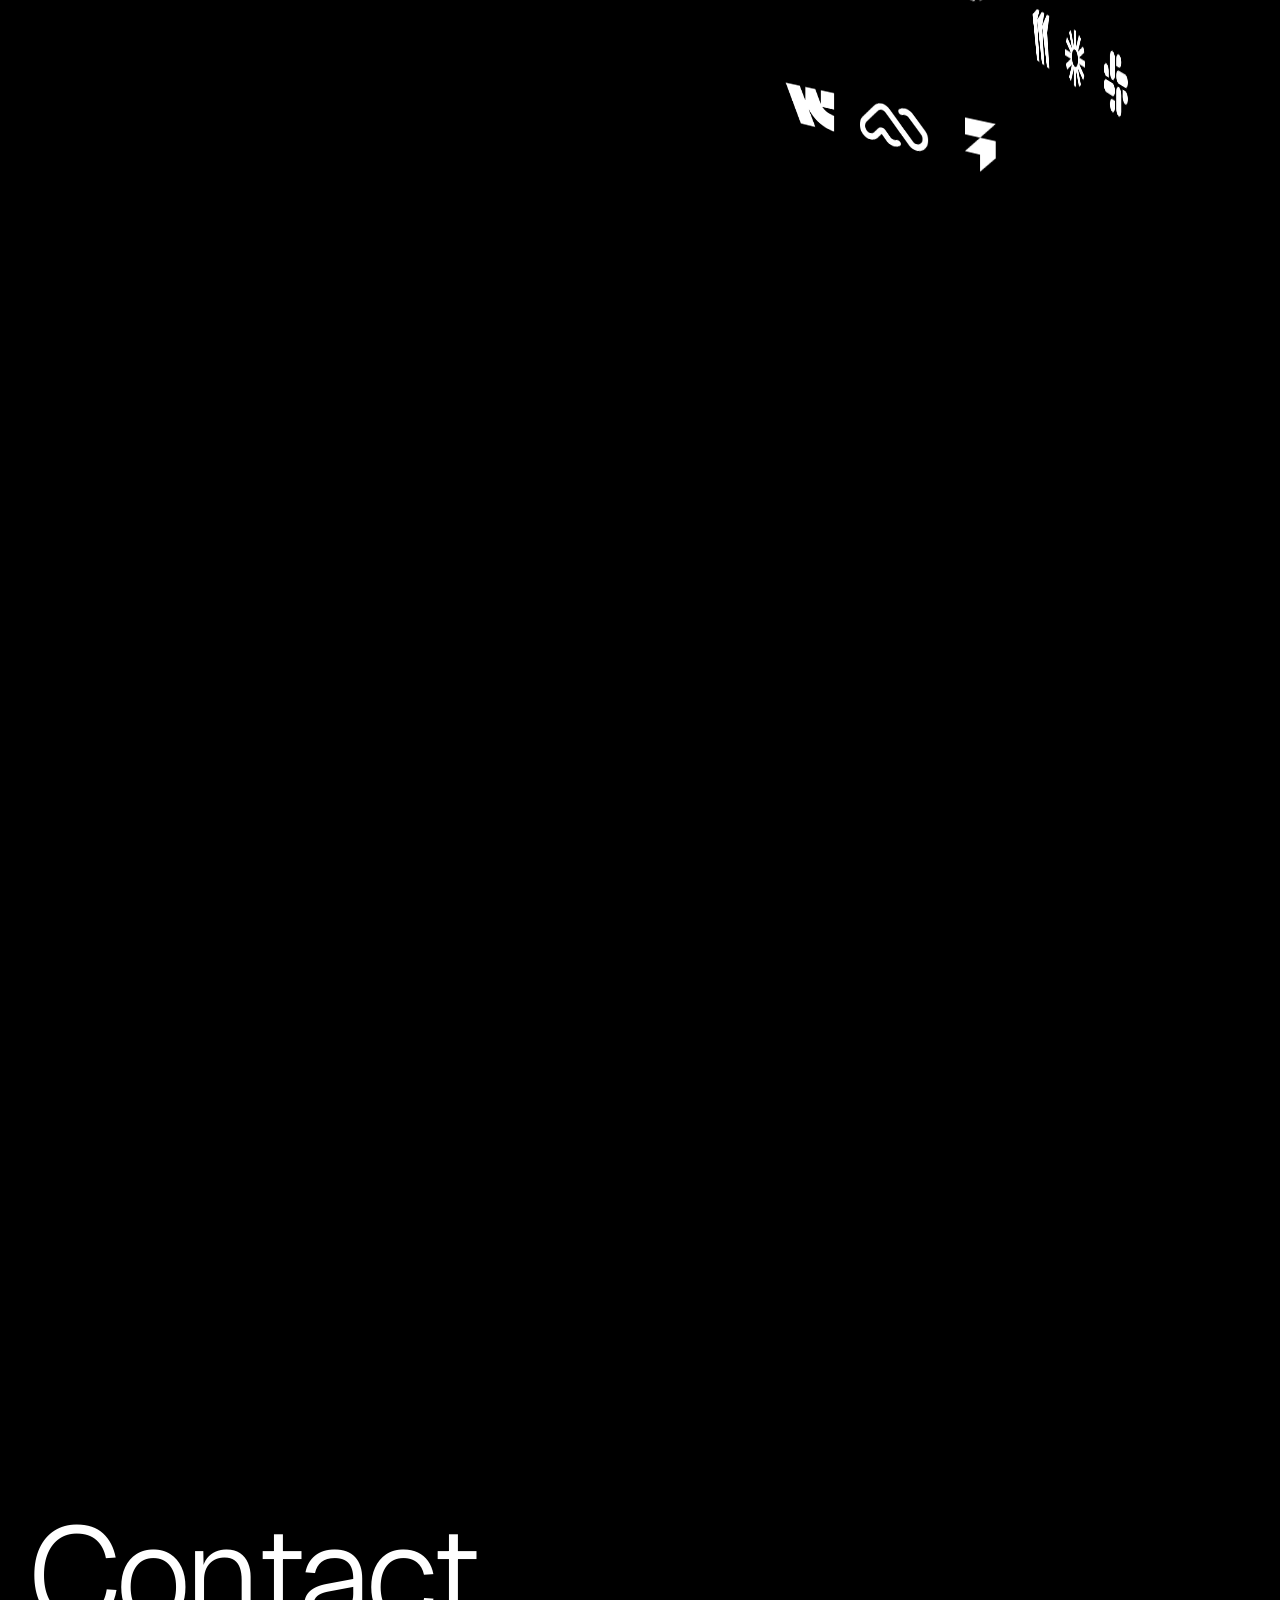
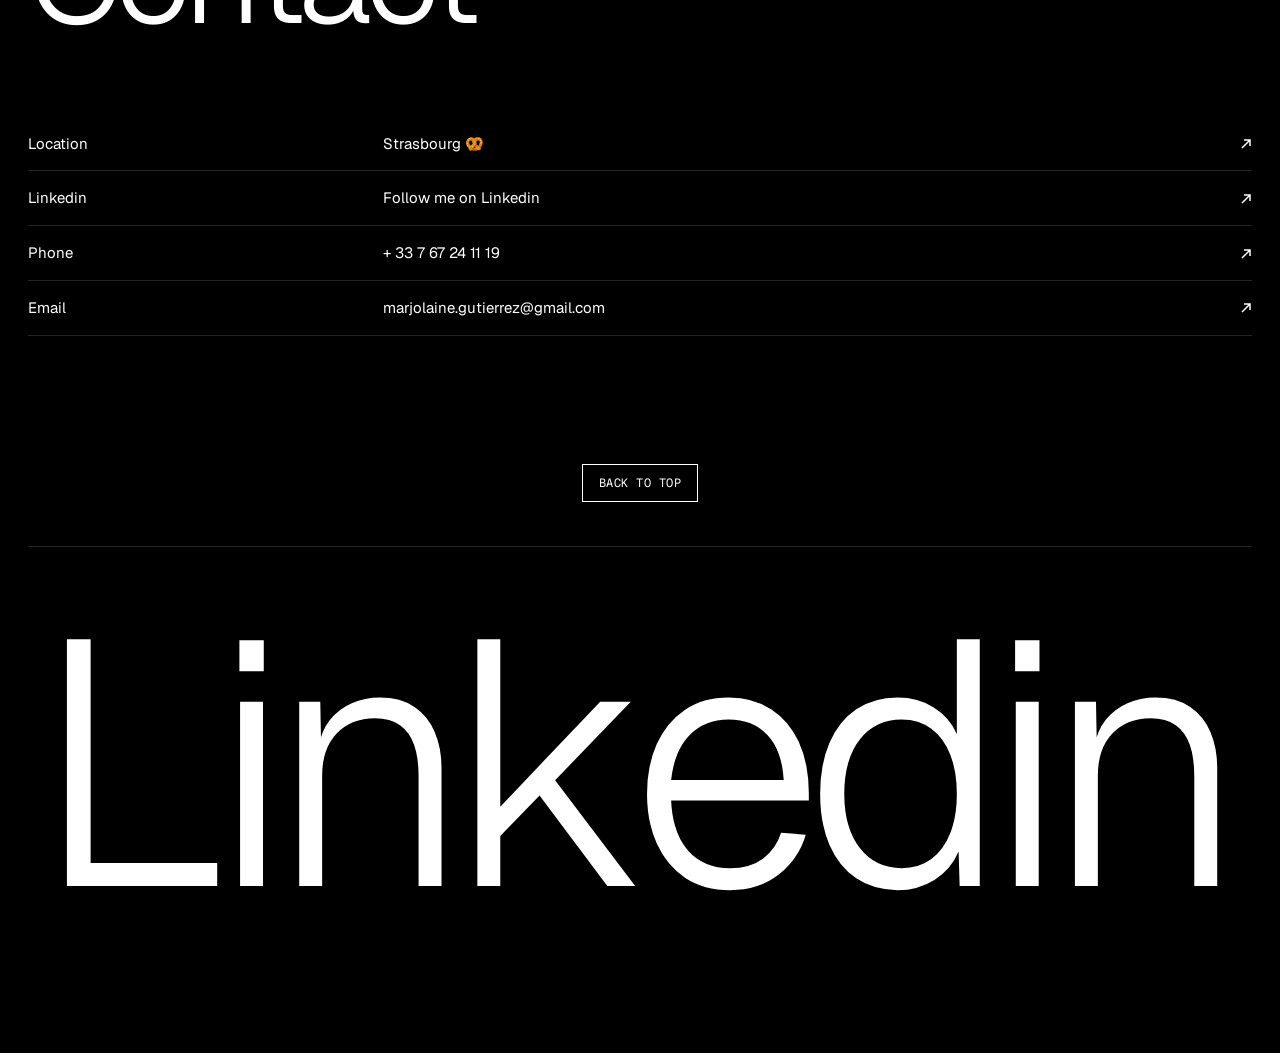
==== commit fa93575c: "Paladin : couverture branchée sur la home et dans Selectour Co-Authored-By: Claude Opus 5.5 <noreply" ====
--- a/index.html
+++ b/index.html
@@ -110,7 +110,7 @@
         <!-- Liens vers les études de cas Framer en attendant leur migration -->
         <div class="projects-grid">
           <a class="card c-r " style="--y:0%" href="paladin.html">
-            <div class="media" data-reveal="image"><div class="plx"><video muted loop playsinline preload="none" poster="assets/images/paladin-cover.webp" aria-hidden="true"></video></div></div>
+            <div class="media" data-reveal="image"><div class="plx"><video muted loop playsinline preload="none" poster="assets/images/paladin-cover.svg" aria-hidden="true"></video></div></div>
             <span class="label" data-reveal="fade">Paladin</span>
           </a>
           <a class="card c-l " style="--y:4.04%" href="oreve.html">
